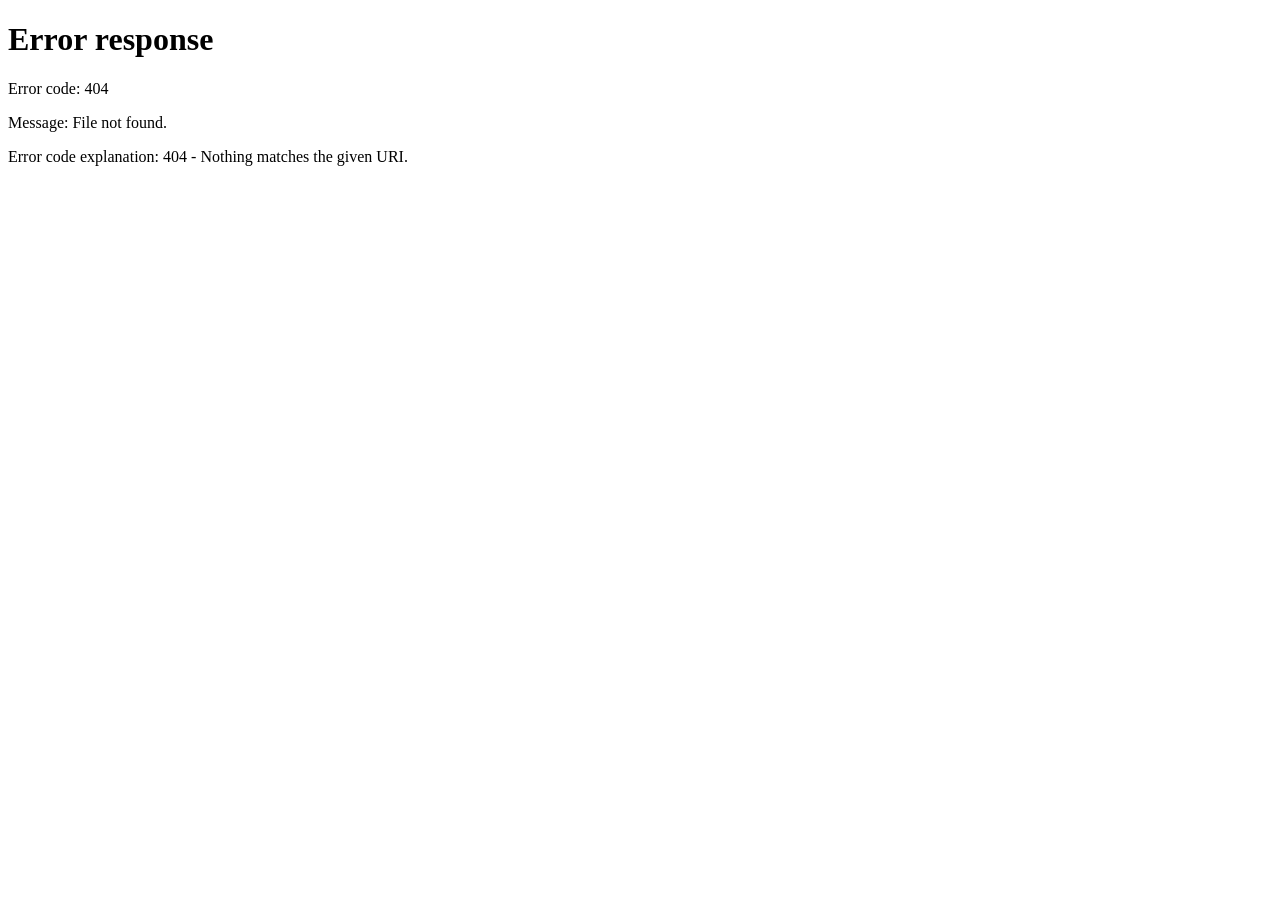
==== index.html @ 0955f71e "Fix homepage and asset paths" ====
<!DOCTYPE html>
<html lang="en" class="scroll-smooth">
<head>
  <meta charset="UTF-8" />
  <meta name="viewport" content="width=device-width, initial-scale=1.0" />
  <meta name="theme-color" content="#151515" />
  <title>TRITT — Infinite Possibilities | Luxury Menswear Archive</title>
  <link rel="stylesheet" href="styles.css" />
  <link rel="preconnect" href="https://fonts.googleapis.com" />
  <link rel="preconnect" href="https://fonts.gstatic.com" crossorigin />
  <link href="https://fonts.googleapis.com/css2?family=Cormorant+Garamond:wght@400;500;600&family=Inter:wght@400;500;600;700&display=swap" rel="stylesheet" />
  <link rel="icon" type="image/png" href="tritt-logo.png" />
  <link rel="shortcut icon" type="image/png" href="tritt-logo.png" />
  <link rel="apple-touch-icon" href="tritt-logo.png" />
  <meta http-equiv="refresh" content="0; url=shop.html" />
</head>
<body class="bg-alabaster text-obsidian selection:bg-crimson selection:text-white overflow-x-hidden">

  <!-- Top Editorial Showroom Dispatch Bar -->
  <div class="bg-obsidian text-alabaster font-label text-[10px] sm:text-[11px] tracking-[0.22em] uppercase py-2.5 px-4 text-center border-b border-charcoal">
    <span>TRITT PRIVATE SHOWROOM • 72-PIECE HERITAGE ARCHIVE • PRIVATE PRICE & BESPOKE INQUIRIES VIA EMAIL</span>
  </div>

  <!-- Minimalist Architectural Header -->
  <header class="sticky top-0 z-40 bg-alabaster/95 backdrop-blur-xs border-b hairline">
    <div class="max-w-[1440px] mx-auto px-4 sm:px-8 lg:px-12 h-20 flex items-center justify-between gap-4">
      
      <!-- Brand Logo -->
      <a href="#" class="flex items-center gap-3 group focus:outline-none" aria-label="TRITT Home">
        <img src="tritt-logo.png" alt="TRITT — Infinite Possibilities" class="h-14 sm:h-16 w-auto object-contain" />
      </a>

      <!-- Desktop Navigation -->
      <nav class="hidden lg:flex items-center gap-8 font-label text-[11px] font-semibold tracking-[0.18em] uppercase text-charcoal">
        <a href="#collection" onclick="setFilter('all')" class="hover:text-crimson transition-colors py-1">Complete Archive (72)</a>
        <a href="#lookbook" class="hover:text-crimson transition-colors py-1">Editorial Monograph</a>
        <a href="#craftsmanship" class="hover:text-crimson transition-colors py-1">Atelier Craft</a>
        <a href="#private-inquiry" class="hover:text-crimson transition-colors py-1">Direct Concierge</a>
        <button onclick="openSizingModal()" class="hover:text-crimson transition-colors py-1 uppercase tracking-[0.18em]">Sizing Chart</button>
      </nav>

      <!-- Header Utility Actions -->
      <div class="flex items-center gap-2.5 sm:gap-3.5">
        <!-- Search Toggle -->
        <button onclick="toggleSearchBar()" class="p-2.5 rounded-lg text-obsidian hover:bg-oatmeal border border-transparent hover:border-[#DED9CF] transition-colors" aria-label="Search Garments" title="Search archive">
          <svg class="w-4 h-4" fill="none" stroke="currentColor" stroke-width="1.8" viewBox="0 0 24 24">
            <circle cx="11" cy="11" r="7"></circle>
            <path d="M20 20l-3.5-3.5" stroke-linecap="round"></path>
          </svg>
        </button>

        <!-- Private Inquiry Dossier Trigger -->
        <button onclick="toggleInquiryDrawer(true)" class="flex items-center gap-2.5 bg-obsidian text-alabaster hover:bg-charcoal px-3.5 sm:px-4 py-2.5 rounded-lg font-label text-[11px] font-semibold tracking-[0.14em] uppercase transition-colors">
          <svg class="w-4 h-4" fill="none" stroke="currentColor" stroke-width="1.75" viewBox="0 0 24 24">
            <rect x="3" y="5" width="18" height="14" rx="2"></rect>
            <path d="M3 7l9 6 9-6" stroke-linecap="round" stroke-linejoin="round"></path>
          </svg>
          <span class="hidden sm:inline">Inquiry List</span>
          <span id="inquiry-badge" class="inline-flex items-center justify-center bg-crimson text-white text-[10px] font-bold w-5 h-5 rounded-full">0</span>
        </button>

        <!-- Mobile Menu Button -->
        <button onclick="toggleMobileMenu()" class="lg:hidden p-2.5 rounded-lg hover:bg-oatmeal text-obsidian" aria-label="Toggle Menu">
          <svg class="w-5 h-5" fill="none" stroke="currentColor" stroke-width="1.8" viewBox="0 0 24 24">
            <path stroke-linecap="round" d="M4 7h16M4 12h16M4 17h16"></path>
          </svg>
        </button>
      </div>
    </div>

    <!-- Expandable Search Bar -->
    <div id="header-search-bar" class="hidden border-t hairline bg-oatmeal/90 px-4 sm:px-8 lg:px-12 py-3.5">
      <div class="max-w-3xl mx-auto flex items-center gap-3">
        <svg class="w-4 h-4 text-muted shrink-0" fill="none" stroke="currentColor" stroke-width="1.8" viewBox="0 0 24 24">
          <circle cx="11" cy="11" r="7"></circle>
          <path d="M20 20l-3.5-3.5" stroke-linecap="round"></path>
        </svg>
        <input
          id="catalog-search-input"
          type="text"
          oninput="handleSearchInput(this.value)"
          placeholder="Search by reference code (e.g., TR-001, TR-045), silhouette, or fabric..."
          class="w-full bg-transparent font-classic-body text-sm text-obsidian placeholder:text-muted focus:outline-none"
        />
        <button onclick="clearSearch()" class="font-label text-[11px] uppercase tracking-wider text-muted hover:text-obsidian px-2 py-1">Clear</button>
      </div>
    </div>

    <!-- Mobile Navigation Drawer -->
    <div id="mobile-nav" class="hidden lg:hidden border-t hairline bg-alabaster px-6 py-5 space-y-3 font-label text-[11px] font-semibold tracking-[0.18em] uppercase">
      <a href="#collection" onclick="setFilter('all'); toggleMobileMenu()" class="block py-2 border-b hairline">Complete Archive (72)</a>
      <a href="#lookbook" onclick="toggleMobileMenu()" class="block py-2 border-b hairline">Editorial Monograph</a>
      <a href="#craftsmanship" onclick="toggleMobileMenu()" class="block py-2 border-b hairline">Atelier Craft</a>
      <a href="#private-inquiry" onclick="toggleMobileMenu()" class="block py-2 border-b hairline text-crimson">Direct Email Inquiry</a>
      <button onclick="openSizingModal(); toggleMobileMenu()" class="block py-2 uppercase tracking-[0.18em] text-left w-full">Tailoring Size Chart</button>
    </div>
  </header>

  <!-- Full-Height Architectural Hero Section -->
  <section class="border-b hairline">
    <div class="max-w-[1440px] mx-auto grid grid-cols-1 lg:grid-cols-12 min-h-[80vh]">
      
      <!-- Left Classic Editorial Column -->
      <div class="lg:col-span-5 flex flex-col justify-between p-6 sm:p-10 lg:p-14 xl:p-16 border-b lg:border-b-0 lg:border-r hairline bg-alabaster">
        <div class="space-y-6 my-auto">
          <div class="inline-flex items-center gap-2.5 px-3.5 py-1.5 rounded-full bg-oatmeal border hairline font-label text-[10px] font-semibold tracking-[0.22em] uppercase text-charcoal">
            <span class="w-1.5 h-1.5 rounded-full bg-crimson"></span>
            <span>Private Showroom & Lookbook</span>
          </div>

          <h1 class="font-editorial text-5xl sm:text-6xl xl:text-[66px] font-medium leading-[1.03] tracking-tight text-obsidian">
            Timeless Proportion.<br />
            <span class="italic font-normal text-charcoal">Infinite Possibilities.</span>
          </h1>

          <p class="font-classic-body text-sm sm:text-[15px] text-muted leading-relaxed max-w-md">
            An archival presentation of seventy-two signature menswear pieces—pairing structured contrast collars, fine-gauge cable knits, and mercerized cotton with the crimson TRITT crest. Select any garment to request private pricing and bespoke sizing directly from our atelier.
          </p>

          <div class="pt-2 flex flex-wrap items-center gap-3.5">
            <a href="#collection" class="inline-flex items-center justify-center px-7 py-4 rounded-xl bg-obsidian text-alabaster font-label text-[11px] font-semibold tracking-[0.18em] uppercase hover:bg-charcoal transition-colors">
              Browse 72-Piece Archive
            </a>
            <a href="#private-inquiry" class="inline-flex items-center justify-center px-6 py-4 rounded-xl bg-oatmeal text-obsidian border hairline font-label text-[11px] font-semibold tracking-[0.18em] uppercase hover:bg-sandstone transition-colors">
              Inquire via Email
            </a>
          </div>
        </div>

        <!-- Architectural Showroom Metrics -->
        <div class="pt-10 mt-10 border-t hairline grid grid-cols-3 gap-4">
          <div>
            <p class="font-editorial text-3xl sm:text-4xl font-semibold text-obsidian">72</p>
            <p class="font-label text-[10px] uppercase tracking-[0.16em] text-muted mt-0.5">Archival Looks</p>
          </div>
          <div>
            <p class="font-editorial text-3xl sm:text-4xl font-semibold text-obsidian">16-GG</p>
            <p class="font-label text-[10px] uppercase tracking-[0.16em] text-muted mt-0.5">Fine Gauge Knit</p>
          </div>
          <div>
            <p class="font-editorial text-3xl sm:text-4xl font-semibold text-obsidian">24h</p>
            <p class="font-label text-[10px] uppercase tracking-[0.16em] text-muted mt-0.5">Atelier Response</p>
          </div>
        </div>
      </div>

      <!-- Right Split Garment Showcase (Referencing local tritt(1) & tritt(2)) -->
      <div class="lg:col-span-7 grid grid-cols-1 sm:grid-cols-2 bg-oatmeal">
        
        <!-- Hero Look 01: tritt(1) -->
        <div class="relative group overflow-hidden border-b sm:border-b-0 sm:border-r hairline aspect-[3/4] sm:aspect-auto">
          <img
            src="tritt(1).jpg"
            data-index="1"
            alt="TRITT Archival Look 01 — tritt(1)"
            onerror="handleSmartImageFallback(this, 1, 'TR-001 • Riviera Cable-Knit')"
            class="w-full h-full object-cover object-top transition-transform duration-700 group-hover:scale-[1.03]"
          />
          <div class="absolute inset-x-4 bottom-4 bg-alabaster/95 backdrop-blur-xs border hairline rounded-xl p-4 flex items-center justify-between gap-3">
            <div>
              <span class="font-label text-[10px] font-bold tracking-[0.18em] uppercase text-crimson">Plate I • Ref. TR-001</span>
              <h2 class="font-editorial text-xl font-semibold text-obsidian leading-tight mt-0.5">Riviera Cable-Knit Button Polo</h2>
              <p class="font-classic-body italic text-xs text-muted mt-0.5">Price & sizing available upon request</p>
            </div>
            <button onclick="openProductModal(1)" class="px-3.5 py-2.5 rounded-lg bg-obsidian text-alabaster font-label text-[10px] font-semibold tracking-[0.15em] uppercase hover:bg-crimson transition-colors shrink-0">
              Inquire
            </button>
          </div>
        </div>

        <!-- Hero Look 02: tritt(2) -->
        <div class="relative group overflow-hidden aspect-[3/4] sm:aspect-auto">
          <img
            src="tritt(2).jpg"
            data-index="2"
            alt="TRITT Archival Look 02 — tritt(2)"
            onerror="handleSmartImageFallback(this, 2, 'TR-002 • Alabaster Knit Blouson')"
            class="w-full h-full object-cover object-top transition-transform duration-700 group-hover:scale-[1.03]"
          />
          <div class="absolute inset-x-4 bottom-4 bg-alabaster/95 backdrop-blur-xs border hairline rounded-xl p-4 flex items-center justify-between gap-3">
            <div>
              <span class="font-label text-[10px] font-bold tracking-[0.18em] uppercase text-crimson">Plate II • Ref. TR-002</span>
              <h2 class="font-editorial text-xl font-semibold text-obsidian leading-tight mt-0.5">Alabaster Full-Zip Knit Blouson</h2>
              <p class="font-classic-body italic text-xs text-muted mt-0.5">Price & sizing available upon request</p>
            </div>
            <button onclick="openProductModal(2)" class="px-3.5 py-2.5 rounded-lg bg-obsidian text-alabaster font-label text-[10px] font-semibold tracking-[0.15em] uppercase hover:bg-crimson transition-colors shrink-0">
              Inquire
            </button>
          </div>
        </div>

      </div>
    </div>
  </section>

  <!-- Main 72-Piece Interactive Showroom Catalog -->
  <section id="collection" class="py-16 sm:py-24 max-w-[1440px] mx-auto px-4 sm:px-8 lg:px-12">
    
    <!-- Section Heading & View Controls -->
    <div class="flex flex-col md:flex-row md:items-end justify-between gap-6 pb-8 border-b hairline">
      <div>
        <p class="font-label text-[11px] font-semibold tracking-[0.22em] uppercase text-crimson mb-2">Complete Showroom Catalog • Plates 01 – 72</p>
        <h2 class="font-editorial text-4xl sm:text-5xl font-medium text-obsidian tracking-tight">The TRITT Menswear Archive</h2>
      </div>

      <div class="flex flex-wrap items-center gap-3">
        <span id="visible-count-label" class="font-label text-[11px] text-muted tracking-wider uppercase mr-2">Showing 72 of 72 garments</span>
        <label for="sort-select" class="sr-only">Sort archive</label>
        <select id="sort-select" onchange="handleSortChange(this.value)" class="bg-oatmeal border hairline rounded-xl px-4 py-2.5 font-label text-[11px] font-semibold tracking-wider uppercase text-obsidian focus:outline-none focus:border-obsidian cursor-pointer">
          <option value="plate-asc">Order: Plate 01 → 72</option>
          <option value="plate-desc">Order: Plate 72 → 01</option>
          <option value="name-asc">Title: A – Z</option>
        </select>
      </div>
    </div>

    <!-- Category Filter Pills -->
    <div class="py-6 flex items-center gap-2.5 overflow-x-auto no-scrollbar border-b hairline" id="filter-bar">
      <button data-filter="all" onclick="setFilter('all')" class="filter-pill px-4 py-2.5 rounded-xl font-label text-[11px] font-semibold tracking-[0.14em] uppercase transition-colors shrink-0 bg-obsidian text-alabaster">
        All Plates (72)
      </button>
      <button data-filter="polos" onclick="setFilter('polos')" class="filter-pill px-4 py-2.5 rounded-xl font-label text-[11px] font-semibold tracking-[0.14em] uppercase transition-colors shrink-0 bg-oatmeal text-obsidian border hairline hover:bg-sandstone">
        Knit & Button Polos
      </button>
      <button data-filter="zip-polos" onclick="setFilter('zip-polos')" class="filter-pill px-4 py-2.5 rounded-xl font-label text-[11px] font-semibold tracking-[0.14em] uppercase transition-colors shrink-0 bg-oatmeal text-obsidian border hairline hover:bg-sandstone">
        Quarter-Zip Polos
      </button>
      <button data-filter="outerwear" onclick="setFilter('outerwear')" class="filter-pill px-4 py-2.5 rounded-xl font-label text-[11px] font-semibold tracking-[0.14em] uppercase transition-colors shrink-0 bg-oatmeal text-obsidian border hairline hover:bg-sandstone">
        Outerwear & Cardigans
      </button>
      <button data-filter="tees" onclick="setFilter('tees')" class="filter-pill px-4 py-2.5 rounded-xl font-label text-[11px] font-semibold tracking-[0.14em] uppercase transition-colors shrink-0 bg-oatmeal text-obsidian border hairline hover:bg-sandstone">
        Essential Crest Tees
      </button>
      <button data-filter="tailored" onclick="setFilter('tailored')" class="filter-pill px-4 py-2.5 rounded-xl font-label text-[11px] font-semibold tracking-[0.14em] uppercase transition-colors shrink-0 bg-oatmeal text-obsidian border hairline hover:bg-sandstone">
        Tailored Wear
      </button>
    </div>

    <!-- 72-Piece Garment Grid -->
    <div id="product-grid" class="pt-10 grid grid-cols-1 sm:grid-cols-2 lg:grid-cols-3 xl:grid-cols-4 gap-x-6 gap-y-11">
      <!-- Rendered dynamically from local tritt(1) through tritt(72) -->
    </div>

    <!-- Empty Search State -->
    <div id="empty-state" class="hidden py-20 text-center space-y-4">
      <p class="font-editorial text-3xl text-obsidian">No archival garments match your inquiry filter.</p>
      <p class="font-classic-body text-sm text-muted">Try searching by reference number (TR-001 through TR-072) or reset the archive view.</p>
      <button onclick="resetAllFilters()" class="px-6 py-3 rounded-xl bg-obsidian text-alabaster font-label text-[11px] font-semibold tracking-[0.16em] uppercase">
        Show All 72 Plates
      </button>
    </div>
  </section>

  <!-- Editorial Monograph Section (Showcasing Plates 04, 07, 08) -->
  <section id="lookbook" class="bg-oatmeal border-y hairline py-20 sm:py-28">
    <div class="max-w-[1440px] mx-auto px-4 sm:px-8 lg:px-12">
      <div class="max-w-2xl mb-14">
        <p class="font-label text-[11px] font-semibold tracking-[0.22em] uppercase text-crimson mb-2">Editorial Monograph • Season IV</p>
        <h2 class="font-editorial text-4xl sm:text-5xl font-medium text-obsidian leading-tight">Sartorial Poise in Every Stitch</h2>
        <p class="font-classic-body text-sm sm:text-base text-muted mt-3 leading-relaxed">
          Each TRITT garment is conceived as a study in restraint—balancing structured spread collars, tactile weaves, and subtle contrast trims for effortless distinction.
        </p>
      </div>

      <div class="grid grid-cols-1 lg:grid-cols-12 gap-8 items-start">
        
        <!-- Monograph Feature 01: tritt(4) -->
        <div class="lg:col-span-5 bg-alabaster border hairline rounded-2xl overflow-hidden">
          <div class="aspect-[3/4] overflow-hidden bg-sandstone">
            <img
              src="tritt(4).jpg"
              alt="TRITT Monograph Plate 04"
              onerror="handleSmartImageFallback(this, 4, 'TR-004 • Monochrome Form')"
              class="w-full h-full object-cover object-top"
            />
          </div>
          <div class="p-6 sm:p-8 space-y-3">
            <div class="flex items-center justify-between font-label text-[10px] font-bold tracking-[0.18em] uppercase">
              <span class="text-olive">Study I • Monochrome Contrast</span>
              <span class="text-muted">Ref. TR-004</span>
            </div>
            <h3 class="font-editorial text-2xl sm:text-3xl font-semibold text-obsidian">The Contrast-Collar Ribbed Zip</h3>
            <p class="font-classic-body text-xs sm:text-sm text-muted leading-relaxed">
              Fine vertical ribbed cotton knit framed by a contrasting spread collar and brushed silver quarter-zip placket—tailored to sit cleanly beneath an unstructured jacket or stand alone.
            </p>
            <div class="pt-2 flex items-center gap-5">
              <button onclick="openProductModal(4)" class="font-label text-[11px] font-semibold tracking-[0.16em] uppercase text-obsidian border-b border-obsidian pb-1 hover:text-crimson hover:border-crimson transition-colors">
                Request Price via Email →
              </button>
            </div>
          </div>
        </div>

        <!-- Monograph Feature 02 & 03: tritt(7) & tritt(8) -->
        <div class="lg:col-span-7 grid grid-cols-1 sm:grid-cols-2 gap-8">
          
          <div class="bg-alabaster border hairline rounded-2xl overflow-hidden">
            <div class="aspect-[3/4] overflow-hidden bg-sandstone">
              <img
                src="tritt (7).jpg"
                alt="TRITT Monograph Plate 07"
                onerror="handleSmartImageFallback(this, 7, 'TR-007 • Gallery Tailoring')"
                class="w-full h-full object-cover object-top"
              />
            </div>
            <div class="p-6 space-y-3">
              <div class="flex items-center justify-between font-label text-[10px] font-bold tracking-[0.18em] uppercase">
                <span class="text-olive">Study II • Gallery Drape</span>
                <span class="text-muted">Ref. TR-007</span>
              </div>
              <h3 class="font-editorial text-2xl font-semibold text-obsidian">Architectural Zip & Pleat</h3>
              <p class="font-classic-body text-xs sm:text-sm text-muted leading-relaxed">
                Crisp contrast-trimmed collar paired with fluid pleated tailoring—designed for private evening receptions and refined daytime appointments.
              </p>
              <div class="pt-1">
                <button onclick="openProductModal(7)" class="font-label text-[11px] font-semibold tracking-[0.16em] uppercase text-obsidian border-b border-obsidian pb-1 hover:text-crimson hover:border-crimson transition-colors">
                  Request Price via Email →
                </button>
              </div>
            </div>
          </div>

          <div class="bg-alabaster border hairline rounded-2xl overflow-hidden sm:mt-12">
            <div class="aspect-[3/4] overflow-hidden bg-sandstone">
              <img
                src="tritt(8).jpg"
                alt="TRITT Monograph Plate 08"
                onerror="handleSmartImageFallback(this, 8, 'TR-008 • Continental Stripe')"
                class="w-full h-full object-cover object-top"
              />
            </div>
            <div class="p-6 space-y-3">
              <div class="flex items-center justify-between font-label text-[10px] font-bold tracking-[0.18em] uppercase">
                <span class="text-navy">Study III • Continental Line</span>
                <span class="text-muted">Ref. TR-008</span>
              </div>
              <h3 class="font-editorial text-2xl font-semibold text-obsidian">Vertical Stripe Heritage Knit</h3>
              <p class="font-classic-body text-xs sm:text-sm text-muted leading-relaxed">
                Elongating vertical stripe knitwear inspired by mid-century European resort tailoring, finished with our signature crimson infinity crest.
              </p>
              <div class="pt-1">
                <button onclick="openProductModal(8)" class="font-label text-[11px] font-semibold tracking-[0.16em] uppercase text-obsidian border-b border-obsidian pb-1 hover:text-crimson hover:border-crimson transition-colors">
                  Request Price via Email →
                </button>
              </div>
            </div>
          </div>

        </div>
      </div>
    </div>
  </section>

  <!-- Craftsmanship & Brand Pillars -->
  <section id="craftsmanship" class="py-20 sm:py-28 max-w-[1440px] mx-auto px-4 sm:px-8 lg:px-12 border-b hairline">
    <div class="grid grid-cols-1 lg:grid-cols-12 gap-12 items-center">
      <div class="lg:col-span-4 space-y-5">
        <p class="font-label text-[11px] font-semibold tracking-[0.22em] uppercase text-crimson">Sartorial Standards</p>
        <h2 class="font-editorial text-4xl sm:text-5xl font-medium text-obsidian leading-tight">Built on Three Pillars of Permanence</h2>
        <p class="font-classic-body text-sm text-muted leading-relaxed">
          Every TRITT garment is produced in measured batches and inspected for collar roll, seam tension, and embroidery density before presentation in our private showroom.
        </p>
      </div>

      <div class="lg:col-span-8 grid grid-cols-1 md:grid-cols-3 gap-6">
        <div class="p-7 rounded-2xl bg-oatmeal border hairline space-y-4">
          <div class="w-10 h-10 rounded-xl bg-alabaster border hairline flex items-center justify-center font-editorial text-xl font-bold text-obsidian">I</div>
          <h3 class="font-editorial text-2xl font-semibold text-obsidian">Fine-Gauge Knitwear</h3>
          <p class="font-classic-body text-xs sm:text-sm text-muted leading-relaxed">
            Spun from long-staple combed cotton and extra-fine merino yarns for breathable structure that resists pilling and holds a sculpted torso line.
          </p>
        </div>

        <div class="p-7 rounded-2xl bg-oatmeal border hairline space-y-4">
          <div class="w-10 h-10 rounded-xl bg-alabaster border hairline flex items-center justify-center font-editorial text-xl font-bold text-obsidian">II</div>
          <h3 class="font-editorial text-2xl font-semibold text-obsidian">Architectural Collars</h3>
          <p class="font-classic-body text-xs sm:text-sm text-muted leading-relaxed">
            Reinforced Milano-knit spread collars and brushed metal quarter-zip plackets engineered to frame the neckline with quiet authority.
          </p>
        </div>

        <div class="p-7 rounded-2xl bg-oatmeal border hairline space-y-4">
          <div class="w-10 h-10 rounded-xl bg-alabaster border hairline flex items-center justify-center font-editorial text-xl font-bold text-crimson">∞</div>
          <h3 class="font-editorial text-2xl font-semibold text-obsidian">The Infinity Crest</h3>
          <p class="font-classic-body text-xs sm:text-sm text-muted leading-relaxed">
            High-density satin stitch embroidery in signature TRITT crimson and obsidian—symbolizing continuity and infinite sartorial possibilities.
          </p>
        </div>
      </div>
    </div>
  </section>

  <!-- Dedicated Private Client Email Price Inquiry Section -->
  <section id="private-inquiry" class="py-20 sm:py-28 max-w-[1440px] mx-auto px-4 sm:px-8 lg:px-12">
    <div class="bg-oatmeal border hairline rounded-2xl p-6 sm:p-10 lg:p-14 grid grid-cols-1 lg:grid-cols-12 gap-10 lg:gap-14 items-start">
      
      <!-- Left Showroom Contact Info -->
      <div class="lg:col-span-5 space-y-6">
        <p class="font-label text-[11px] font-semibold tracking-[0.22em] uppercase text-crimson">Private Client Concierge</p>
        <h2 class="font-editorial text-4xl sm:text-5xl font-medium text-obsidian leading-tight">Request Pricing & Private Appointments</h2>
        <p class="font-classic-body text-sm text-muted leading-relaxed">
          TRITT operates as a curated showroom and bespoke menswear house. To receive current pricing, fabric swatches, or size availability for any of our 72 archival pieces, submit an inquiry below or write directly to our client desk.
        </p>

        <div class="pt-4 border-t hairline space-y-4 font-classic-body text-sm">
          <div>
            <p class="font-label text-[10px] font-bold uppercase tracking-[0.18em] text-muted">Direct Concierge Email</p>
            <a href="mailto:inquiries@trittwear.com?subject=TRITT%20Menswear%20Price%20%26%20Availability%20Inquiry" class="text-obsidian font-medium hover:text-crimson transition-colors">
              inquiries@trittwear.com
            </a>
          </div>
          <div>
            <p class="font-label text-[10px] font-bold uppercase tracking-[0.18em] text-muted">Showroom Hours</p>
            <p class="text-obsidian">Monday – Saturday • 9:00 AM – 7:00 PM (EAT)</p>
          </div>
          <div>
            <p class="font-label text-[10px] font-bold uppercase tracking-[0.18em] text-muted">Selected Garments in Your Dossier</p>
            <p id="form-selected-summary" class="text-charcoal italic">None selected yet — add plates from the archive above or specify below.</p>
          </div>
        </div>
      </div>

      <!-- Right Email Inquiry Composer Form -->
      <div class="lg:col-span-7 bg-alabaster border hairline rounded-2xl p-6 sm:p-8">
        <form onsubmit="handleDirectEmailInquiry(event)" class="space-y-5">
          <div class="grid grid-cols-1 sm:grid-cols-2 gap-5">
            <div>
              <label for="client-name" class="block font-label text-[10px] font-bold uppercase tracking-[0.18em] text-obsidian mb-2">Full Name *</label>
              <input id="client-name" type="text" required placeholder="e.g., Jonathan Mukasa" class="w-full bg-oatmeal/60 border hairline rounded-xl px-4 py-3 font-classic-body text-sm text-obsidian focus:outline-none focus:border-obsidian" />
            </div>
            <div>
              <label for="client-email" class="block font-label text-[10px] font-bold uppercase tracking-[0.18em] text-obsidian mb-2">Your Email Address *</label>
              <input id="client-email" type="email" required placeholder="client@domain.com" class="w-full bg-oatmeal/60 border hairline rounded-xl px-4 py-3 font-classic-body text-sm text-obsidian focus:outline-none focus:border-obsidian" />
            </div>
          </div>

          <div class="grid grid-cols-1 sm:grid-cols-2 gap-5">
            <div>
              <label for="client-refs" class="block font-label text-[10px] font-bold uppercase tracking-[0.18em] text-obsidian mb-2">Garment Reference Code(s)</label>
              <input id="client-refs" type="text" placeholder="e.g., TR-001, TR-014, TR-032" class="w-full bg-oatmeal/60 border hairline rounded-xl px-4 py-3 font-classic-body text-sm text-obsidian focus:outline-none focus:border-obsidian" />
            </div>
            <div>
              <label for="client-size" class="block font-label text-[10px] font-bold uppercase tracking-[0.18em] text-obsidian mb-2">Preferred Size</label>
              <select id="client-size" class="w-full bg-oatmeal/60 border hairline rounded-xl px-4 py-3 font-classic-body text-sm text-obsidian focus:outline-none focus:border-obsidian">
                <option value="Medium (M)">Medium (M)</option>
                <option value="Small (S)">Small (S)</option>
                <option value="Large (L)">Large (L)</option>
                <option value="Extra Large (XL)">Extra Large (XL)</option>
                <option value="XXL">XXL</option>
                <option value="Bespoke Measurement">Bespoke Measurement</option>
              </select>
            </div>
          </div>

          <div>
            <label for="client-message" class="block font-label text-[10px] font-bold uppercase tracking-[0.18em] text-obsidian mb-2">Inquiry Notes & Delivery City</label>
            <textarea id="client-message" rows="4" placeholder="Please share current pricing, available colorways, and delivery timeline for the selected pieces..." class="w-full bg-oatmeal/60 border hairline rounded-xl px-4 py-3 font-classic-body text-sm text-obsidian focus:outline-none focus:border-obsidian"></textarea>
          </div>

          <div class="flex flex-wrap items-center justify-between gap-4 pt-2">
            <button type="submit" class="px-7 py-4 rounded-xl bg-obsidian text-alabaster font-label text-[11px] font-semibold tracking-[0.18em] uppercase hover:bg-crimson transition-colors">
              Compose Price Inquiry Email
            </button>
            <button type="button" onclick="copyFullInquiryText()" class="px-5 py-3.5 rounded-xl bg-oatmeal border hairline text-obsidian font-label text-[11px] font-semibold tracking-[0.14em] uppercase hover:bg-sandstone transition-colors">
              Copy Inquiry Text
            </button>
          </div>
        </form>
      </div>

    </div>
  </section>

  <!-- Sophisticated Editorial Footer -->
  <footer class="bg-obsidian text-alabaster pt-16 pb-12">
    <div class="max-w-[1440px] mx-auto px-4 sm:px-8 lg:px-12">
      <div class="grid grid-cols-1 md:grid-cols-2 lg:grid-cols-12 gap-12 pb-14 border-b border-charcoal">
        
        <!-- Brand Manifesto -->
        <div class="lg:col-span-5 space-y-5">
          <img src="tritt-logo.png" alt="TRITT — Infinite Possibilities" class="h-16 w-auto object-contain" />
          <p class="font-classic-body text-sm text-neutral-400 leading-relaxed max-w-sm">
            Heritage luxury menswear rooted in architectural knitwear, quiet confidence, and timeless proportion. Designed for gentlemen who command presence without noise.
          </p>
          <p class="font-label text-[11px] text-neutral-500 tracking-wider uppercase">
            Private Showroom • inquiries@trittwear.com
          </p>
        </div>

        <!-- Navigation Links -->
        <div class="lg:col-span-3 space-y-3 font-label text-[11px] tracking-[0.16em] uppercase">
          <p class="font-bold text-white mb-4">Archive Index</p>
          <ul class="space-y-2.5 text-neutral-400">
            <li><a href="#collection" onclick="setFilter('all')" class="hover:text-white transition-colors">All 72 Archival Plates</a></li>
            <li><a href="#collection" onclick="setFilter('polos')" class="hover:text-white transition-colors">Knit & Button Polos</a></li>
            <li><a href="#collection" onclick="setFilter('zip-polos')" class="hover:text-white transition-colors">Quarter-Zip Polos</a></li>
            <li><a href="#collection" onclick="setFilter('outerwear')" class="hover:text-white transition-colors">Outerwear & Cardigans</a></li>
            <li><a href="#collection" onclick="setFilter('tees')" class="hover:text-white transition-colors">Essential Crest Tees</a></li>
          </ul>
        </div>

        <!-- Private Lookbook Dispatch -->
        <div class="lg:col-span-4 space-y-4">
          <p class="font-label text-[11px] font-bold tracking-[0.16em] uppercase text-white">Seasonal Lookbook Dispatch</p>
          <p class="font-classic-body text-xs text-neutral-400 leading-relaxed">
            Receive digital lookbooks and private viewing invitations when new knitwear plates arrive in the showroom.
          </p>
          <form onsubmit="handleNewsletterSubmit(event)" class="flex gap-2">
            <input
              id="newsletter-email"
              type="email"
              required
              placeholder="Enter your email address"
              class="w-full bg-charcoal border border-neutral-700 rounded-xl px-4 py-3 font-classic-body text-xs text-white placeholder:text-neutral-500 focus:outline-none focus:border-crimson"
            />
            <button type="submit" class="px-5 py-3 rounded-xl bg-crimson text-white font-label text-[11px] font-semibold tracking-[0.15em] uppercase hover:bg-red-700 transition-colors shrink-0">
              Join
            </button>
          </form>
          <p id="newsletter-feedback" class="hidden font-classic-body text-xs text-emerald-400"></p>
        </div>
      </div>

      <div class="pt-8 flex flex-col sm:flex-row items-center justify-between gap-4 font-label text-[11px] text-neutral-500 tracking-wider uppercase">
        <p>© 2026 TRITT Menswear. All Rights Reserved.</p>
        <div class="flex items-center gap-6">
          <button onclick="openSizingModal()" class="hover:text-neutral-300 uppercase">Tailoring Size Chart</button>
          <span>•</span>
          <a href="#private-inquiry" class="hover:text-neutral-300">Price Inquiries</a>
        </div>
      </div>
    </div>
  </footer>

  <!-- ===================================================================== -->
  <!-- GARMENT DETAIL & EMAIL INQUIRY MODAL                                  -->
  <!-- ===================================================================== -->
  <div id="product-modal" class="fixed inset-0 z-50 hidden items-center justify-center bg-obsidian/70 backdrop-blur-xs p-4 sm:p-6">
    <div class="bg-alabaster border hairline rounded-2xl max-w-4xl w-full max-h-[92vh] overflow-y-auto grid grid-cols-1 md:grid-cols-12 relative shadow-2xl">
      
      <!-- Close Button -->
      <button onclick="closeProductModal()" class="absolute top-4 right-4 z-10 w-10 h-10 rounded-full bg-alabaster/90 border hairline flex items-center justify-center text-obsidian hover:bg-obsidian hover:text-alabaster transition-colors" aria-label="Close modal">
        <svg class="w-4 h-4" fill="none" stroke="currentColor" stroke-width="2" viewBox="0 0 24 24">
          <path stroke-linecap="round" d="M6 18L18 6M6 6l12 12"></path>
        </svg>
      </button>

      <!-- Left Garment Image -->
      <div class="md:col-span-6 bg-oatmeal aspect-[3/4] md:aspect-auto relative">
        <img id="modal-img" src="" alt="" class="w-full h-full object-cover object-top" />
        <span id="modal-plate-tag" class="absolute top-4 left-4 px-3 py-1 rounded-full bg-obsidian text-alabaster font-label text-[10px] font-bold tracking-[0.18em] uppercase">
          Plate 01
        </span>
      </div>

      <!-- Right Garment Details & Inquiry Action -->
      <div class="md:col-span-6 p-6 sm:p-8 lg:p-10 flex flex-col justify-between space-y-6">
        <div class="space-y-4">
          <div class="flex items-center gap-2 font-label text-[10px] font-semibold tracking-[0.18em] uppercase text-muted">
            <span id="modal-category">Knit Polos</span>
            <span>•</span>
            <span id="modal-sku">TR-001</span>
          </div>

          <h3 id="modal-title" class="font-editorial text-3xl sm:text-4xl font-semibold text-obsidian leading-tight">
            Garment Title
          </h3>

          <p class="font-classic-body italic text-sm text-crimson">
            Private Showroom Piece — Pricing & availability shared via email
          </p>

          <p id="modal-desc" class="font-classic-body text-xs sm:text-sm text-muted leading-relaxed">
            Detailed garment description.
          </p>

          <!-- Fabric & Fit Specs -->
          <div class="pt-3 border-t hairline space-y-2 font-classic-body text-xs">
            <div class="flex justify-between">
              <span class="font-label text-[10px] text-muted uppercase tracking-wider">Composition</span>
              <span id="modal-fabric" class="font-medium text-obsidian text-right">100% Combed Mercerized Cotton</span>
            </div>
            <div class="flex justify-between">
              <span class="font-label text-[10px] text-muted uppercase tracking-wider">Silhouette</span>
              <span id="modal-fit" class="font-medium text-obsidian text-right">Tailored Gentleman Fit</span>
            </div>
            <div class="flex justify-between">
              <span class="font-label text-[10px] text-muted uppercase tracking-wider">Archive File</span>
              <span id="modal-filename" class="font-medium text-obsidian text-right">tritt(1)</span>
            </div>
          </div>

          <!-- Size Preference Selector -->
          <div class="pt-3">
            <div class="flex items-center justify-between mb-2.5">
              <span class="font-label text-[10px] font-semibold uppercase tracking-[0.16em] text-obsidian">Preferred Size for Inquiry</span>
              <button onclick="openSizingModal()" class="font-label text-[10px] underline text-muted hover:text-crimson uppercase tracking-wider">Size Chart</button>
            </div>
            <div class="grid grid-cols-5 gap-2" id="modal-size-grid">
              <button type="button" onclick="selectModalSize('S')" class="size-btn py-2.5 rounded-xl border hairline font-label text-xs font-semibold transition-colors">S</button>
              <button type="button" onclick="selectModalSize('M')" class="size-btn py-2.5 rounded-xl border hairline font-label text-xs font-semibold transition-colors bg-obsidian text-alabaster">M</button>
              <button type="button" onclick="selectModalSize('L')" class="size-btn py-2.5 rounded-xl border hairline font-label text-xs font-semibold transition-colors">L</button>
              <button type="button" onclick="selectModalSize('XL')" class="size-btn py-2.5 rounded-xl border hairline font-label text-xs font-semibold transition-colors">XL</button>
              <button type="button" onclick="selectModalSize('XXL')" class="size-btn py-2.5 rounded-xl border hairline font-label text-xs font-semibold transition-colors">XXL</button>
            </div>
          </div>
        </div>

        <div class="pt-4 border-t hairline space-y-2.5">
          <a id="modal-direct-mailto" href="#" class="block w-full text-center py-4 rounded-xl bg-obsidian text-alabaster font-label text-[11px] font-semibold tracking-[0.18em] uppercase hover:bg-crimson transition-colors">
            Inquire Price via Email Now
          </a>
          <button onclick="addModalItemToInquiryList()" class="w-full py-3.5 rounded-xl bg-oatmeal border hairline text-obsidian font-label text-[11px] font-semibold tracking-[0.16em] uppercase hover:bg-sandstone transition-colors">
            + Add to Multi-Piece Inquiry List
          </button>
        </div>
      </div>
    </div>
  </div>

  <!-- ===================================================================== -->
  <!-- BESPOKE SIZING GUIDE MODAL                                            -->
  <!-- ===================================================================== -->
  <div id="sizing-modal" class="fixed inset-0 z-50 hidden items-center justify-center bg-obsidian/70 backdrop-blur-xs p-4">
    <div class="bg-alabaster border hairline rounded-2xl max-w-2xl w-full p-6 sm:p-8 relative space-y-6">
      <div class="flex items-center justify-between border-b hairline pb-4">
        <div>
          <p class="font-label text-[10px] font-bold tracking-[0.2em] uppercase text-crimson">Tailoring Specifications</p>
          <h3 class="font-editorial text-3xl font-semibold text-obsidian">TRITT Menswear Size Chart</h3>
        </div>
        <button onclick="closeSizingModal()" class="w-9 h-9 rounded-full bg-oatmeal border hairline flex items-center justify-center text-obsidian hover:bg-obsidian hover:text-white">✕</button>
      </div>

      <p class="font-classic-body text-xs sm:text-sm text-muted leading-relaxed">
        TRITT knit polos and tees are cut with a sculpted, architectural drape across the shoulders and chest. For a more relaxed resort silhouette, indicate one size larger in your email inquiry.
      </p>

      <div class="overflow-x-auto border hairline rounded-xl">
        <table class="w-full text-left font-classic-body text-xs">
          <thead class="bg-oatmeal border-b hairline font-label text-[10px] uppercase tracking-wider text-obsidian">
            <tr>
              <th class="py-3 px-4">Size</th>
              <th class="py-3 px-4">Chest (cm)</th>
              <th class="py-3 px-4">Shoulder (cm)</th>
              <th class="py-3 px-4">Length (cm)</th>
              <th class="py-3 px-4">Waist (in)</th>
            </tr>
          </thead>
          <tbody class="divide-y divide-[#DED9CF]">
            <tr><td class="py-3 px-4 font-bold">S</td><td class="py-3 px-4">96 – 100</td><td class="py-3 px-4">43.5</td><td class="py-3 px-4">68</td><td class="py-3 px-4">29 – 30"</td></tr>
            <tr><td class="py-3 px-4 font-bold">M</td><td class="py-3 px-4">101 – 105</td><td class="py-3 px-4">45.0</td><td class="py-3 px-4">70</td><td class="py-3 px-4">31 – 32"</td></tr>
            <tr><td class="py-3 px-4 font-bold">L</td><td class="py-3 px-4">106 – 110</td><td class="py-3 px-4">46.5</td><td class="py-3 px-4">72</td><td class="py-3 px-4">33 – 34"</td></tr>
            <tr><td class="py-3 px-4 font-bold">XL</td><td class="py-3 px-4">111 – 116</td><td class="py-3 px-4">48.0</td><td class="py-3 px-4">74</td><td class="py-3 px-4">35 – 36"</td></tr>
            <tr><td class="py-3 px-4 font-bold">XXL</td><td class="py-3 px-4">117 – 122</td><td class="py-3 px-4">49.5</td><td class="py-3 px-4">76</td><td class="py-3 px-4">37 – 38"</td></tr>
          </tbody>
        </table>
      </div>
    </div>
  </div>

  <!-- ===================================================================== -->
  <!-- SLIDE-OVER MULTI-PIECE INQUIRY DOSSIER DRAWER                         -->
  <!-- ===================================================================== -->
  <div id="inquiry-drawer-backdrop" onclick="toggleInquiryDrawer(false)" class="fixed inset-0 z-50 hidden bg-obsidian/60 backdrop-blur-xs transition-opacity"></div>
  <aside id="inquiry-drawer" class="fixed top-0 right-0 z-50 h-full w-full max-w-md bg-alabaster border-l hairline transform translate-x-full transition-transform duration-300 flex flex-col">
    
    <!-- Drawer Header -->
    <div class="p-6 border-b hairline flex items-center justify-between">
      <div>
        <h3 class="font-editorial text-2xl sm:text-3xl font-semibold text-obsidian">Price Inquiry Dossier</h3>
        <p id="drawer-subtitle" class="font-classic-body text-xs text-muted mt-0.5">0 garments selected for pricing</p>
      </div>
      <button onclick="toggleInquiryDrawer(false)" class="w-9 h-9 rounded-full bg-oatmeal border hairline flex items-center justify-center text-obsidian hover:bg-obsidian hover:text-white" aria-label="Close dossier">✕</button>
    </div>

    <!-- Drawer Items List -->
    <div id="inquiry-items-container" class="flex-1 overflow-y-auto p-6 space-y-5">
      <!-- Populated dynamically -->
    </div>

    <!-- Drawer Footer / Send Email Action -->
    <div class="p-6 border-t hairline bg-oatmeal/80 space-y-3">
      <p class="font-classic-body text-xs text-muted leading-relaxed">
        Send your selected plates directly to <span class="text-obsidian font-medium">inquiries@trittwear.com</span> to receive pricing and availability.
      </p>

      <a id="drawer-mailto-btn" href="mailto:inquiries@trittwear.com" class="block w-full text-center py-4 rounded-xl bg-obsidian text-alabaster font-label text-[11px] font-semibold tracking-[0.18em] uppercase hover:bg-crimson transition-colors">
        Send Email Price Inquiry
      </a>

      <button id="drawer-copy-btn" onclick="copyDossierToClipboard()" class="w-full py-3 rounded-xl bg-alabaster border hairline text-obsidian font-label text-[11px] font-semibold tracking-[0.14em] uppercase hover:bg-sandstone transition-colors">
        Copy Selected References
      </button>
    </div>
  </aside>

  <!-- Toast Notification -->
  <div id="toast-notification" class="fixed bottom-6 left-1/2 -translate-x-1/2 z-50 hidden bg-obsidian text-alabaster px-5 py-3 rounded-xl shadow-lg border border-charcoal font-label text-[11px] font-semibold tracking-wider uppercase flex items-center gap-3">
    <span class="w-2 h-2 rounded-full bg-crimson"></span>
    <span id="toast-message">Added to your TRITT Inquiry List</span>
  </div>

  <!-- ===================================================================== -->
  <!-- JAVASCRIPT APPLICATION LOGIC & 72-PIECE LOCAL ARCHIVE                 -->
  <!-- ===================================================================== -->
  <script>
    const ATELIER_EMAIL = 'inquiries@trittwear.com';
    let currentFilter = 'all';
    let currentSort = 'plate-asc';
    let searchQuery = '';
    let activeModalProductId = null;
    let activeModalSize = 'M';

    // Multi-piece Inquiry List State
    let inquiryList = [];

    /**
     * Featured metadata for the initial plates, followed by structured
     * curated architectural menswear definitions for all 72 local files:
     * tritt(1) through tritt(72)
     */
    const FEATURED_METADATA = {
      1: {
        title: 'Riviera Cable-Knit Button Polo',
        category: 'polos',
        fabric: '100% Combed Egyptian Cotton Cable Knit',
        fit: 'Tailored Resort Silhouette',
        description: 'Vertical cable-knit paneling with mother-of-pearl buttons, open resort collar, and embroidered TRITT crimson infinity crest.'
      },
      2: {
        title: 'Alabaster Full-Zip Knit Blouson',
        category: 'outerwear',
        fabric: 'Fine-Gauge Merino & Cotton Blend',
        fit: 'Structured Architectural Fit',
        description: 'Transitional knit outerwear featuring a clean spread collar, metallic zip closure, welt pockets, and ribbed hem.'
      },
      3: {
        title: 'Noir Contrast-Collar Zip Knit Polo',
        category: 'zip-polos',
        fabric: '16-Gauge Ribbed Mercerized Cotton',
        fit: 'Sculpted Athletic Tailoring',
        description: 'Textured vertical chevron-rib black knit polo sharply framed by an optic-white spread collar, white cuffs, and silver quarter-zip.'
      },
      4: {
        title: 'Obsidian Signature Crest Crew Tee',
        category: 'tees',
        fabric: '250gsm Long-Staple Combed Cotton',
        fit: 'Modern Tailored Crew',
        description: 'Cut from ultra-smooth mercerized cotton with a structured crew neckline and high-density red-and-silver TRITT infinity crest.'
      },
      5: {
        title: 'Optic White Infinity Crew Tee',
        category: 'tees',
        fabric: '250gsm Mercerized Supima Cotton',
        fit: 'Clean Tailored Silhouette',
        description: 'Crisp sunlit white tee engineered for zero-transparency drape, finished with our crimson and obsidian infinity emblem.'
      },
      6: {
        title: 'Cypress Olive Chevron Zip Polo',
        category: 'zip-polos',
        fabric: '16-Gauge Breathable Cotton Knit',
        fit: 'Tailored Gentleman Fit',
        description: 'Olive-sage open-work chevron knit polo featuring tonal polo collar, silver quarter-zip closure, and crisp white tipping.'
      },
      7: {
        title: 'Monochrome Contrast Zip Polo',
        category: 'zip-polos',
        fabric: 'Micro-Ribbed Mercerized Cotton',
        fit: 'Architectural Drape Fit',
        description: 'Gallery-ready white micro-rib knit polo contrasted with a pitch-black spread collar, black zipper track, and matching cuffs.'
      },
      8: {
        title: 'Sage & Ivory Continental Stripe Polo',
        category: 'polos',
        fabric: 'Waffle-Textured Pima Cotton',
        fit: 'Trim Sartorial Fit',
        description: 'Color-blocked olive knit paired with crisp vertical ivory racing stripes and a three-button placket.'
      },
      9: {
        title: 'Oatmeal Houndstooth Quarter-Zip Polo',
        category: 'zip-polos',
        fabric: 'Jacquard Micro-Check Cotton',
        fit: 'Sculpted Trim Fit',
        description: 'Subtle micro-check jacquard weave in warm sandstone oatmeal paired with a stark white collar and zip placket.'
      },
      10: {
        title: 'Center-Crest Ribbed White Tee',
        category: 'tees',
        fabric: '260gsm Micro-Rib Combed Cotton',
        fit: 'Athletic Tailored Fit',
        description: 'Statement minimalist tee cut in fine horizontal micro-rib jersey, centered with the TRITT Infinite Possibilities emblem.'
      }
    };

    const STYLE_TEMPLATES = [
      { prefix: 'Milano Fine-Gauge Knit Polo', category: 'polos', fabric: '16-Gauge Mercerized Cotton', fit: 'Tailored Gentleman Fit' },
      { prefix: 'Architectural Quarter-Zip Knit Polo', category: 'zip-polos', fabric: 'Ribbed Combed Cotton', fit: 'Sculpted Trim Fit' },
      { prefix: 'Heritage Cable-Front Resort Shirt', category: 'polos', fabric: '100% Egyptian Cotton Knit', fit: 'Relaxed Resort Silhouette' },
      { prefix: 'Sartorial Collared Knit Cardigan', category: 'outerwear', fabric: 'Extra-Fine Merino & Cotton', fit: 'Structured Layering Fit' },
      { prefix: 'Mercerized Infinity Crest Tee', category: 'tees', fabric: '250gsm Supima Cotton', fit: 'Modern Tailored Crew' },
      { prefix: 'Pleated Atelier Dress Trouser & Knit', category: 'tailored', fabric: 'Virgin Wool & Cotton Twill', fit: 'Tailored Straight Leg' }
    ];

    /**
     * Build complete 72-item array mapped directly to local folder files:
     * tritt(1) through tritt(72)
     */
    const PRODUCTS = Array.from({ length: 72 }, (_, idx) => {
      const num = idx + 1;
      const sku = 'TR-' + String(num).padStart(3, '0');
      const localBaseName = `tritt(${num})`;

      if (FEATURED_METADATA[num]) {
        const meta = FEATURED_METADATA[num];
        return {
          id: num,
          plate: String(num).padStart(2, '0'),
          sku,
          localBaseName,
          image: `${localBaseName}.jpg`,
          title: meta.title,
          category: meta.category,
          fabric: meta.fabric,
          fit: meta.fit,
          description: meta.description
        };
      }

      const tpl = STYLE_TEMPLATES[(num - 1) % STYLE_TEMPLATES.length];
      return {
        id: num,
        plate: String(num).padStart(2, '0'),
        sku,
        localBaseName,
        image: `${localBaseName}.jpg`,
        title: `${tpl.prefix} — Edition ${String(num).padStart(2, '0')}`,
        category: tpl.category,
        fabric: tpl.fabric,
        fit: tpl.fit,
        description: `Archival TRITT menswear plate ${num}, crafted in ${tpl.fabric.toLowerCase()} with our signature crimson infinity crest and tailored proportions.`
      };
    });

    /**
     * Smart Local File Extension Resolver:
     * Starts with tritt(X).jpg; if your folder uses .png, .jpeg, or .webp,
     * this automatically tries those extensions before rendering a clean SVG plate fallback.
     */
    function handleSmartImageFallback(imgEl, num, label) {
      const step = Number(imgEl.getAttribute('data-fallback-step') || '0');
      const extensions = ['.png', '.jpeg', '.webp', '.JPG', '.PNG'];

      if (step < extensions.length) {
        imgEl.setAttribute('data-fallback-step', String(step + 1));
        imgEl.src = `tritt(${num})${extensions[step]}`;
        return;
      }

      // Final clean editorial plate SVG if image file is missing in folder
      imgEl.onerror = null;
      const safeLabel = (label || `TR-${String(num).padStart(3, '0')}`).replace(/&/g, '&amp;');
      const svg = `
        <svg xmlns="http://www.w3.org/2000/svg" width="600" height="800" viewBox="0 0 600 800">
          <rect width="600" height="800" fill="#EFECE6"/>
          <rect x="24" y="24" width="552" height="752" fill="none" stroke="#D5CFC3" stroke-width="1.5"/>
          <path d="M210 245 L255 210 L345 210 L390 245 L435 310 L395 340 L370 300 L370 520 L230 520 L230 300 L205 340 L165 310 Z" fill="#FAF8F5" stroke="#141414" stroke-width="2"/>
          <path d="M265 210 L300 250 L335 210" fill="none" stroke="#141414" stroke-width="2"/>
          <circle cx="332" cy="290" r="6" fill="#D91E2A"/>
          <text x="300" y="595" text-anchor="middle" font-family="sans-serif" font-weight="700" font-size="13" letter-spacing="4" fill="#D91E2A">TRITT ARCHIVE</text>
          <text x="300" y="628" text-anchor="middle" font-family="Georgia, serif" font-size="18" fill="#141414">${safeLabel}</text>
          <text x="300" y="655" text-anchor="middle" font-family="sans-serif" font-size="11" letter-spacing="2" fill="#6E6A63">FILE: tritt(${num})</text>
        </svg>
      `;
      imgEl.src = 'data:image/svg+xml;charset=UTF-8,' + encodeURIComponent(svg);
    }

    /**
     * Build a pre-filled mailto: link for a single piece
     */
    function buildSingleItemMailto(product, size = 'M') {
      const subject = encodeURIComponent(`TRITT Price & Availability Inquiry — ${product.sku} (${product.title})`);
      const body = encodeURIComponent(
        `Hello TRITT Private Client Team,\n\n` +
        `I would like to inquire about pricing, color availability, and delivery for the following garment from your showcase:\n\n` +
        `• Reference Code: ${product.sku} (Archive File: ${product.localBaseName})\n` +
        `• Garment: ${product.title}\n` +
        `• Composition: ${product.fabric}\n` +
        `• Preferred Size: ${size}\n\n` +
        `Please share the current price and ordering details.\n\nWarm regards,`
      );
      return `mailto:${ATELIER_EMAIL}?subject=${subject}&body=${body}`;
    }

    /**
     * Render the 72-Piece Showroom Grid
     */
    function renderCatalog() {
      const grid = document.getElementById('product-grid');
      const emptyState = document.getElementById('empty-state');
      const countLabel = document.getElementById('visible-count-label');

      let filtered = PRODUCTS.filter((item) => {
        const matchesCategory = currentFilter === 'all' ? true : item.category === currentFilter;
        const q = searchQuery.trim().toLowerCase();
        const matchesSearch =
          !q ||
          item.title.toLowerCase().includes(q) ||
          item.sku.toLowerCase().includes(q) ||
          item.localBaseName.toLowerCase().includes(q) ||
          item.fabric.toLowerCase().includes(q) ||
          item.category.toLowerCase().includes(q);

        return matchesCategory && matchesSearch;
      });

      if (currentSort === 'plate-desc') {
        filtered.sort((a, b) => b.id - a.id);
      } else if (currentSort === 'name-asc') {
        filtered.sort((a, b) => a.title.localeCompare(b.title));
      } else {
        filtered.sort((a, b) => a.id - b.id);
      }

      countLabel.textContent = `Showing ${filtered.length} of ${PRODUCTS.length} garments`;

      if (filtered.length === 0) {
        grid.innerHTML = '';
        emptyState.classList.remove('hidden');
        return;
      }

      emptyState.classList.add('hidden');

      grid.innerHTML = filtered
        .map((product) => {
          const isSelected = inquiryList.some((entry) => entry.id === product.id);
          const mailtoHref = buildSingleItemMailto(product, 'M');

          return `
            <article class="group flex flex-col">
              <!-- Garment Plate Frame -->
              <div class="relative aspect-[3/4] rounded-2xl overflow-hidden bg-oatmeal border hairline mb-4">
                <img
                  src="${product.image}"
                  alt="${product.title} (${product.localBaseName})"
                  loading="lazy"
                  onerror="handleSmartImageFallback(this, ${product.id}, '${product.sku} • ${product.title.replace(/'/g, "\\'")}')"
                  onclick="openProductModal(${product.id})"
                  class="w-full h-full object-cover object-top cursor-pointer transition-transform duration-700 group-hover:scale-[1.04]"
                />
                
                <!-- Plate Number Pill -->
                <span class="absolute top-3.5 left-3.5 px-2.5 py-1 rounded-md bg-obsidian/90 text-alabaster font-label text-[10px] font-semibold tracking-[0.16em] uppercase">
                  Plate ${product.plate}
                </span>

                <!-- Hover / Tap Showroom Actions -->
                <div class="absolute inset-x-3 bottom-3 flex items-center gap-2 opacity-100 sm:opacity-0 sm:translate-y-2 group-hover:opacity-100 group-hover:translate-y-0 transition-all duration-300">
                  <button
                    onclick="openProductModal(${product.id})"
                    class="flex-1 py-2.5 px-3 rounded-xl bg-alabaster/95 backdrop-blur-xs text-obsidian border hairline font-label text-[10px] font-semibold tracking-[0.14em] uppercase hover:bg-obsidian hover:text-alabaster transition-colors"
                  >
                    Inspect Plate
                  </button>
                  <button
                    onclick="toggleItemInInquiryList(${product.id})"
                    class="py-2.5 px-3.5 rounded-xl ${isSelected ? 'bg-crimson text-white' : 'bg-obsidian text-alabaster hover:bg-crimson'} font-label text-[10px] font-semibold tracking-[0.14em] uppercase transition-colors"
                    title="Add to multi-piece inquiry list"
                  >
                    ${isSelected ? '✓ Listed' : '+ Inquire'}
                  </button>
                </div>
              </div>

              <!-- Classic Editorial Metadata -->
              <div class="space-y-1">
                <h3 onclick="openProductModal(${product.id})" class="font-editorial text-xl font-semibold text-obsidian leading-snug cursor-pointer group-hover:text-crimson transition-colors">
                  ${product.title}
                </h3>
                <p class="font-classic-body text-xs text-muted">${product.fabric}</p>
              </div>

              <div class="mt-3 pt-2.5 border-t hairline flex items-center justify-between gap-2">
                <a href="${mailtoHref}" class="font-label text-[10px] font-semibold uppercase tracking-[0.15em] text-obsidian hover:text-crimson transition-colors">
                  Request Price →
                </a>
                <span class="font-label text-[10px] uppercase tracking-[0.16em] text-muted">${product.sku}</span>
              </div>
            </article>
          `;
        })
        .join('');
    }

    /**
     * Filter, Sort & Search Controls
     */
    function setFilter(filterKey) {
      currentFilter = filterKey;
      document.querySelectorAll('.filter-pill').forEach((btn) => {
        const isMatch = btn.getAttribute('data-filter') === filterKey;
        if (isMatch) {
          btn.className =
            'filter-pill px-4 py-2.5 rounded-xl font-label text-[11px] font-semibold tracking-[0.14em] uppercase transition-colors shrink-0 bg-obsidian text-alabaster';
        } else {
          btn.className =
            'filter-pill px-4 py-2.5 rounded-xl font-label text-[11px] font-semibold tracking-[0.14em] uppercase transition-colors shrink-0 bg-oatmeal text-obsidian border hairline hover:bg-sandstone';
        }
      });
      renderCatalog();
    }

    function handleSortChange(val) {
      currentSort = val;
      renderCatalog();
    }

    function handleSearchInput(val) {
      searchQuery = val;
      renderCatalog();
    }

    function clearSearch() {
      searchQuery = '';
      const input = document.getElementById('catalog-search-input');
      if (input) input.value = '';
      renderCatalog();
    }

    function resetAllFilters() {
      clearSearch();
      setFilter('all');
    }

    function toggleSearchBar() {
      const bar = document.getElementById('header-search-bar');
      bar.classList.toggle('hidden');
      if (!bar.classList.contains('hidden')) {
        document.getElementById('catalog-search-input').focus();
      }
    }

    function toggleMobileMenu() {
      document.getElementById('mobile-nav').classList.toggle('hidden');
    }

    /**
     * Garment Detail & Email Inquiry Modal
     */
    function openProductModal(productId) {
      const product = PRODUCTS.find((p) => p.id === productId);
      if (!product) return;

      activeModalProductId = productId;
      activeModalSize = 'M';

      const modalImg = document.getElementById('modal-img');
      modalImg.removeAttribute('data-fallback-step');
      modalImg.onerror = function () {
        handleSmartImageFallback(this, product.id, `${product.sku} • ${product.title}`);
      };
      modalImg.src = product.image;
      modalImg.alt = product.title;

      document.getElementById('modal-plate-tag').textContent = `Plate ${product.plate}`;
      document.getElementById('modal-category').textContent = product.category.replace('-', ' ').toUpperCase();
      document.getElementById('modal-sku').textContent = product.sku;
      document.getElementById('modal-title').textContent = product.title;
      document.getElementById('modal-desc').textContent = product.description;
      document.getElementById('modal-fabric').textContent = product.fabric;
      document.getElementById('modal-fit').textContent = product.fit;
      document.getElementById('modal-filename').textContent = product.localBaseName;

      selectModalSize('M');

      const modal = document.getElementById('product-modal');
      modal.classList.remove('hidden');
      modal.classssList.add('flex');
      document.body.style.overflow = 'hidden';
    }

    function closeProductModal() {
      const modal = document.getElementById('product-modal');
      modal.classList.add('hidden');
      modal.classList.remove('flex');
      document.body.style.overflow = '';
      activeModalProductId = null;
    }

    function selectModalSize(size) {
      activeModalSize = size;
      document.querySelectorAll('.size-btn').forEach((btn) => {
        if (btn.textContent.trim() === size) {
          btn.className =
            'size-btn py-2.5 rounded-xl border border-obsidian font-label text-xs font-semibold transition-colors bg-obsidian text-alabaster';
        } else {
          btn.className =
            'size-btn py-2.5 rounded-xl border hairline font-label text-xs font-semibold transition-colors bg-alabaster text-obsidian hover:bg-oatmeal';
        }
      });

      if (activeModalProductId) {
        const product = PRODUCTS.find((p) => p.id === activeModalProductId);
        if (product) {
          document.getElementById('modal-direct-mailto').href = buildSingleItemMailto(product, size);
        }
      }
    }

    function addModalItemToInquiryList() {
      if (!activeModalProductId) return;
      addToInquiryList(activeModalProductId, activeModalSize);
      closeProductModal();
      toggleInquiryDrawer(true);
    }

    /**
     * Multi-Piece Inquiry Dossier Management
     */
    function toggleItemInInquiryList(productId) {
      const existingIdx = inquiryList.findIndex((item) => item.id === productId);
      if (existingIdx > -1) {
        inquiryList.splice(existingIdx, 1);
        showToast('Removed from Inquiry Dossier');
      } else {
        addToInquiryList(productId, 'M');
                      showToast('Added to Price Inquiry Dossier');
      }
      renderCatalog();
      renderInquiryDossier();
    }

    function addToInquiryList(productId, size) {
      const product = PRODUCTS.find((p) => p.id === productId);
      if (!product) return;

      const existing = inquiryList.find((item) => item.id === productId && item.size === size);
      if (!existing) {
        inquiryList.push({
          id: product.id,
          sku: product.sku,
          localBaseName: product.localBaseName,
          title: product.title,
          image: product.image,
          size: size
        });
      }
      renderCatalog();
      renderInquiryDossier();
    }

    function removeInquiryItem(index) {
      inquiryList.splice(index, 1);
      renderCatalog();
      renderInquiryDossier();
    }

    function buildDossierMailto() {
      if (inquiryList.length === 0) {
        return `mailto:${ATELIER_EMAIL}?subject=${encodeURIComponent('TRITT Menswear — Private Price & Availability Inquiry')}`;
      }

      const codes = inquiryList.map((i) => i.sku).join(', ');
      const lines = inquiryList
        .map((i, idx) => `${idx + 1}. ${i.sku} (${i.localBaseName}) — ${i.title} | Preferred Size: ${i.size}`)
        .join('\n');

      const subject = encodeURIComponent(`TRITT Price Inquiry (${inquiryList.length} Pieces: ${codes})`);
      const body = encodeURIComponent(
        `Hello TRITT Private Client Concierge,\n\n` +
        `Please provide current pricing, size availability, and delivery details for the following selected garments:\n\n` +
        `${lines}\n\n` +
        `Thank you,\n`
      );
      return `mailto:${ATELIER_EMAIL}?subject=${subject}&body=${body}`;
    }

    function renderInquiryDossier() {
      const container = document.getElementById('inquiry-items-container');
      const badge = document.getElementById('inquiry-badge');
      const subtitle = document.getElementById('drawer-subtitle');
      const mailtoBtn = document.getElementById('drawer-mailto-btn');
      const formSummary = document.getElementById('form-selected-summary');
      const clientRefsInput = document.getElementById('client-refs');

      badge.textContent = inquiryList.length;
      subtitle.textContent = `${inquiryList.length} ${inquiryList.length === 1 ? 'plate' : 'plates'} selected for pricing`;
      mailtoBtn.href = buildDossierMailto();

      // Sync with bottom Private Inquiry Form
      if (inquiryList.length > 0) {
        const refSummary = inquiryList.map((i) => `${i.sku} (${i.size})`).join(', ');
        formSummary.textContent = refSummary;
        formSummary.className = 'text-obsidian font-medium';
        if (clientRefsInput) {
          clientRefsInput.value = inquiryList.map((i) => i.sku).join(', ');
        }
      } else {
        formSummary.textContent = 'None selected yet — add plates from the archive above or specify below.';
        formSummary.className = 'text-charcoal italic';
      }

      if (inquiryList.length === 0) {
        container.innerHTML = `

          <div class="h-full flex flex-col items-center justify-center text-center py-12 space-y-3">
            <p class="font-editorial text-2xl text-obsidian">Your inquiry dossier is empty.</p>
            <p class="font-classic-body text-xs text-muted max-w-xs leading-relaxed">
              Select "+ Inquire" on any of the 72 archival plates to request combined pricing and bespoke availability via email.
            </p>
          </div>
        `;
        return;
      }

      container.innerHTML = inquiryList
        .map(
          (item, idx) => `
          <div class="flex gap-4 pb-5 border-b hairline">
            <img
              src="${item.image}"
              alt="${item.title}"
              onerror="handleSmartImageFallback(this, ${item.id}, '${item.sku}')"
              class="w-20 h-24 rounded-xl object-cover object-top bg-oatmeal border hairline shrink-0"
            />
            <div class="flex-1 flex flex-col justify-between">
              <div>
                <div class="flex justify-between gap-2">
                  <span class="font-label text-[10px] font-bold tracking-[0.16em] uppercase text-crimson">${item.sku} • ${item.localBaseName}</span>
                  <button onclick="removeInquiryItem(${idx})" class="text-xs text-muted hover:text-crimson" aria-label="Remove item">✕</button>
                </div>
                <h4 class="font-editorial text-lg font-semibold text-obsidian leading-tight mt-0.5">${item.title}</h4>
              </div>
              <p class="font-label text-[10px] uppercase tracking-wider text-muted mt-2">Preferred Size: ${item.size}</p>
            </div>
          </div>
        `
        .join('');
---- styles.css ----
:root{--ink:#151515;--paper:#f4f1ea;--cream:#fbfaf7;--line:#ddd7cb;--red:#d4202f;--muted:#777268}*{box-sizing:border-box}html{scroll-behavior:smooth}body{margin:0;background:var(--paper);color:var(--ink);font-family:Inter,Arial,sans-serif}body.no-scroll{overflow:hidden}button,input,select,textarea{font:inherit}button,a{cursor:pointer}.topbar{position:fixed;top:0;left:0;right:0;z-index:60;height:30px;background:var(--ink);color:white;text-align:center;padding:.55rem 1rem;font-size:.68rem;letter-spacing:.16em;text-transform:uppercase}.header{position:fixed;top:30px;left:0;right:0;width:100%;z-index:55;background:rgba(251,250,247,.96);border-bottom:1px solid var(--line);backdrop-filter:blur(12px)}.nav{max-width:1440px;height:82px;margin:auto;padding:0 3%;display:flex;align-items:center;justify-content:space-between}.brand img{height:64px;width:auto}.navlinks{display:flex;gap:26px}.navlinks a,.iconbtn,.filter,.sort,.primary,.secondary{border:0;background:none;color:inherit}.navlinks a{text-decoration:none;text-transform:uppercase;font-size:.72rem;font-weight:700;letter-spacing:.12em}.navlinks a:hover{color:var(--red)}.actions{display:flex;align-items:center;gap:8px}.iconbtn{width:42px;height:42px;border:1px solid var(--line);border-radius:50%;display:grid;place-items:center}.iconbtn:hover{background:var(--ink);color:white}.bag{position:relative}.badge{position:absolute;right:-3px;top:-5px;width:20px;height:20px;border-radius:50%;background:var(--red);color:white;font-size:.65rem;display:grid;place-items:center}.searchbar{display:none;border-top:1px solid var(--line);padding:12px 3%;background:var(--cream)}.searchbar.open{display:block}.searchwrap{max-width:850px;margin:auto;display:flex;align-items:center;gap:12px}.searchwrap input{width:100%;border:0;outline:0;background:transparent;padding:12px}.searchwrap button{border:0;background:transparent;text-transform:uppercase;font-size:.7rem}.mobilemenu{display:none}.hero{max-width:1440px;margin:auto;min-height:590px;display:grid;grid-template-columns:42% 58%;background:var(--cream);border-bottom:1px solid var(--line)}.hero-copy{padding:80px 9%;display:flex;flex-direction:column;justify-content:center}.eyebrow{color:var(--red);text-transform:uppercase;font-size:.68rem;font-weight:800;letter-spacing:.18em}.hero h1{font-family:Georgia,serif;font-size:clamp(3.5rem,6vw,6.7rem);line-height:.88;margin:24px 0}.hero h1 em{display:block;color:var(--muted);font-weight:400}.hero p{max-width:540px;color:var(--muted);line-height:1.8}.herobtns{display:flex;gap:10px;margin-top:25px}.primary,.secondary{padding:15px 22px;text-decoration:none;text-transform:uppercase;font-size:.68rem;font-weight:800;letter-spacing:.14em;border-radius:2px}.primary{background:var(--ink);color:white}.secondary{border:1px solid var(--line);background:var(--cream);color:var(--ink)}.primary:hover,.secondary:hover{background:var(--red);color:white}.hero-images{display:grid;grid-template-columns:1fr 1fr}.hero-card{position:relative;overflow:hidden;min-height:590px}.hero-card:first-child{border-right:1px solid var(--line)}.hero-card img{width:100%;height:100%;object-fit:cover;object-position:top}.hero-caption{position:absolute;left:18px;right:18px;bottom:18px;background:rgba(251,250,247,.94);padding:16px}.hero-caption button{float:right;margin-top:-42px;border:0;background:var(--ink);color:white;padding:12px;text-transform:uppercase;font-size:.65rem}.archive{max-width:1440px;margin:auto;padding:70px 3%}.sectionhead{display:flex;justify-content:space-between;align-items:end;border-bottom:1px solid var(--line);padding-bottom:25px}.sectionhead h2{font-family:Georgia,serif;font-size:clamp(2.5rem,5vw,4.5rem);margin:8px 0 0}.archive-tools{display:flex;gap:10px;align-items:center}.sort{border:1px solid var(--line);border-radius:2px;padding:12px;background:var(--cream)}.filters{display:flex;gap:8px;padding:18px 0;overflow-x:auto}.filter{flex:none;border:1px solid var(--line);background:var(--cream);padding:11px 15px;text-transform:uppercase;font-size:.68rem;font-weight:800;letter-spacing:.1em}.filter.active,.filter:hover{background:var(--ink);color:white}.grid{display:grid;grid-template-columns:repeat(4,1fr);gap:34px 18px}.card{min-width:0}.card-image{position:relative;aspect-ratio:3/4;overflow:hidden;background:#ded9cf}.card-image img{width:100%;height:100%;object-fit:cover;object-position:top;transition:.5s}.card:hover img{transform:scale(1.025)}.plate{position:absolute;top:12px;left:12px;background:var(--ink);color:white;padding:8px 10px;font-size:.62rem;letter-spacing:.12em}.card-actions{position:absolute;left:10px;right:10px;bottom:10px;display:flex;gap:6px}.card-actions button{flex:1;border:0;padding:12px 8px;text-transform:uppercase;font-size:.62rem;font-weight:800;letter-spacing:.08em}.inspect{background:var(--cream)}.inquire{background:var(--ink);color:white}.inquire.selected{background:var(--red)}.card h3{font-family:Georgia,serif;font-size:1.25rem;margin:14px 0 6px}.card p{color:var(--muted);font-size:.78rem;margin:0}.cardfoot{display:flex;justify-content:space-between;border-top:1px solid var(--line);margin-top:12px;padding-top:10px}.cardfoot button,.cardfoot span{border:0;background:none;text-transform:uppercase;font-size:.62rem;font-weight:800;letter-spacing:.1em}.empty{display:none;text-align:center;padding:80px}.empty.show{display:block}.story{background:#e7e2d7;padding:90px 3%;border-block:1px solid var(--line)}.storyinner{max-width:1440px;margin:auto;display:grid;grid-template-columns:1fr 2fr;gap:60px}.story h2{font-family:Georgia,serif;font-size:4rem;margin:10px 0}.pillars{display:grid;grid-template-columns:repeat(3,1fr);gap:16px}.pillar{background:var(--cream);border:1px solid var(--line);padding:28px}.pillar h3{font-family:Georgia,serif}.pillar p{color:var(--muted);line-height:1.7;font-size:.85rem}.inquiry-section{max-width:1440px;margin:auto;padding:90px 3%;display:grid;grid-template-columns:.85fr 1.15fr;gap:50px}.inquiry-section h2{font-family:Georgia,serif;font-size:4rem;margin:12px 0}.inquiryform{background:var(--cream);border:1px solid var(--line);padding:30px}.row{display:grid;grid-template-columns:1fr 1fr;gap:14px}.field{margin-bottom:14px}.field label{display:block;text-transform:uppercase;font-size:.62rem;font-weight:800;letter-spacing:.12em;margin-bottom:7px}.field input,.field select,.field textarea{width:100%;border:1px solid var(--line);background:#f7f5ef;padding:13px;outline:0}.field input:focus,.field select:focus,.field textarea:focus{border-color:var(--ink)}.formbuttons{display:flex;gap:8px}.footer{background:var(--ink);color:white;padding:70px 3% 30px}.footerinner{max-width:1440px;margin:auto}.footergrid{display:grid;grid-template-columns:2fr 1fr 1fr;gap:40px;border-bottom:1px solid #3a3a3a;padding-bottom:45px}.footer img{height:80px}.footer a{color:#bbb;text-decoration:none}.footer p{color:#aaa}.modalback,.drawerback{position:fixed;inset:0;z:80;background:rgba(15,15,15,.72);display:none}.modalback.open,.drawerback.open{display:block}.modal{position:fixed;z:90;left:50%;top:50%;transform:translate(-50%,-50%);width:min(900px,94vw);max-height:92vh;overflow:auto;display:none;grid-template-columns:1fr 1fr;background:var(--cream)}.modal.open{display:grid}.modalimg{height:620px;background:#ddd}.modalimg img{width:100%;height:100%;object-fit:cover}.modalcopy{padding:40px}.modalcopy h2{font-family:Georgia,serif;font-size:2.7rem}.sizes{display:flex;gap:6px}.sizes button{width:52px;height:42px;border:1px solid var(--line);background:var(--cream)}.sizes button.active{background:var(--ink);color:white}.modalactions{display:grid;gap:8px;margin-top:25px}.close{position:absolute;right:15px;top:15px;z:2;width:38px;height:38px;border:0;border-radius:50%;background:white}.drawer{position:fixed;z:90;right:0;top:0;width:min(420px,100%);height:100%;background:var(--cream);transform:translateX(100%);transition:.3s;display:flex;flex-direction:column}.drawer.open{transform:none}.drawerhead,.drawerfoot{padding:20px;border-bottom:1px solid var(--line)}.drawerfoot{border-bottom:0;border-top:1px solid var(--line);margin-top:auto}.draweritems{padding:20px;overflow:auto}.draweritem{display:flex;gap:12px;border-bottom:1px solid var(--line);padding-bottom:15px;margin-bottom:15px}.draweritem img{width:76px;height:96px;object-fit:cover}.draweritem button{border:0;background:none}.toast{position:fixed;z:100;left:50%;bottom:24px;transform:translate(-50%,20px);background:var(--ink);color:white;padding:13px 18px;opacity:0;pointer-events:none;transition:.25s;text-transform:uppercase;font-size:.65rem}.toast.show{opacity:1;transform:translate(-50%,0)}/* Fixed navigation and in-nav search */.topbar{position:fixed;top:0;left:0;right:0;z-index:60;height:30px}.header{position:fixed;top:30px;left:0;right:0;width:100%;z-index:55}body{padding-top:112px}.navsearch{width:min(300px,24vw);height:42px;border:1px solid var(--line);border-radius:24px;display:flex;align-items:center;gap:8px;padding:0 13px;background:var(--cream)}.navsearch svg,.iconbtn svg{width:18px;height:18px;fill:none;stroke:currentColor;stroke-width:1.8;stroke-linecap:round;stroke-linejoin:round}.navsearch input{width:100%;min-width:0;border:0;outline:0;background:transparent;color:var(--ink)}.navsearch input::placeholder{color:#777268}.mobile-search{display:none}.navlinks.open{z-index:70}@media(max-width:1050px){.navlinks{display:none}.navlinks.open{display:flex;position:fixed;left:0;right:0;top:112px;background:var(--cream);border-bottom:1px solid var(--line);padding:20px 4%;flex-direction:column;align-items:flex-start;gap:0}.navlinks.open a{width:100%;padding:14px 0;border-bottom:1px solid var(--line)}.navsearch{width:min(260px,38vw)}}@media(max-width:700px){body{padding-top:102px}.topbar{height:26px;padding:7px 8px;font-size:.52rem;white-space:nowrap;overflow:hidden;text-overflow:ellipsis}.header{top:26px}.nav{height:76px;padding:0 12px}.brand img{height:52px}.navsearch{display:none}.mobile-search{display:grid}.actions{gap:6px}.iconbtn{width:38px;height:38px}.navlinks.open{top:102px;max-height:calc(100vh - 102px);overflow-y:auto;padding:10px 18px}.searchbar{position:fixed;left:0;right:0;top:102px;border-bottom:1px solid var(--line);padding:10px 12px}.searchwrap{width:100%}.searchwrap input{font-size:16px}.hero{width:100%;min-height:0}.hero-copy{padding:42px 20px}.hero h1{font-size:3.15rem}.hero-images{min-height:360px}.hero-card{min-height:360px}.archive{width:100%;padding:42px 12px}.sectionhead{display:block}.sectionhead h2{font-size:2.55rem}.archive-tools{justify-content:space-between;margin-top:16px}.grid{grid-template-columns:repeat(2,minmax(0,1fr));width:100%;gap:22px 8px}.card-image{width:100%}.story{padding:60px 12px}.storyinner{gap:30px}.inquiry-section{width:100%;padding:60px 12px}.inquiryform{padding:18px 12px}.footer{padding:50px 12px 24px}.footergrid{gap:24px}.modal{width:calc(100vw - 16px);max-height:calc(100vh - 16px)}.modalimg{height:min(46vh,380px)}.modalcopy{padding:20px}.modalcopy h2{font-size:2.1rem}.drawer{width:min(390px,100vw)}}
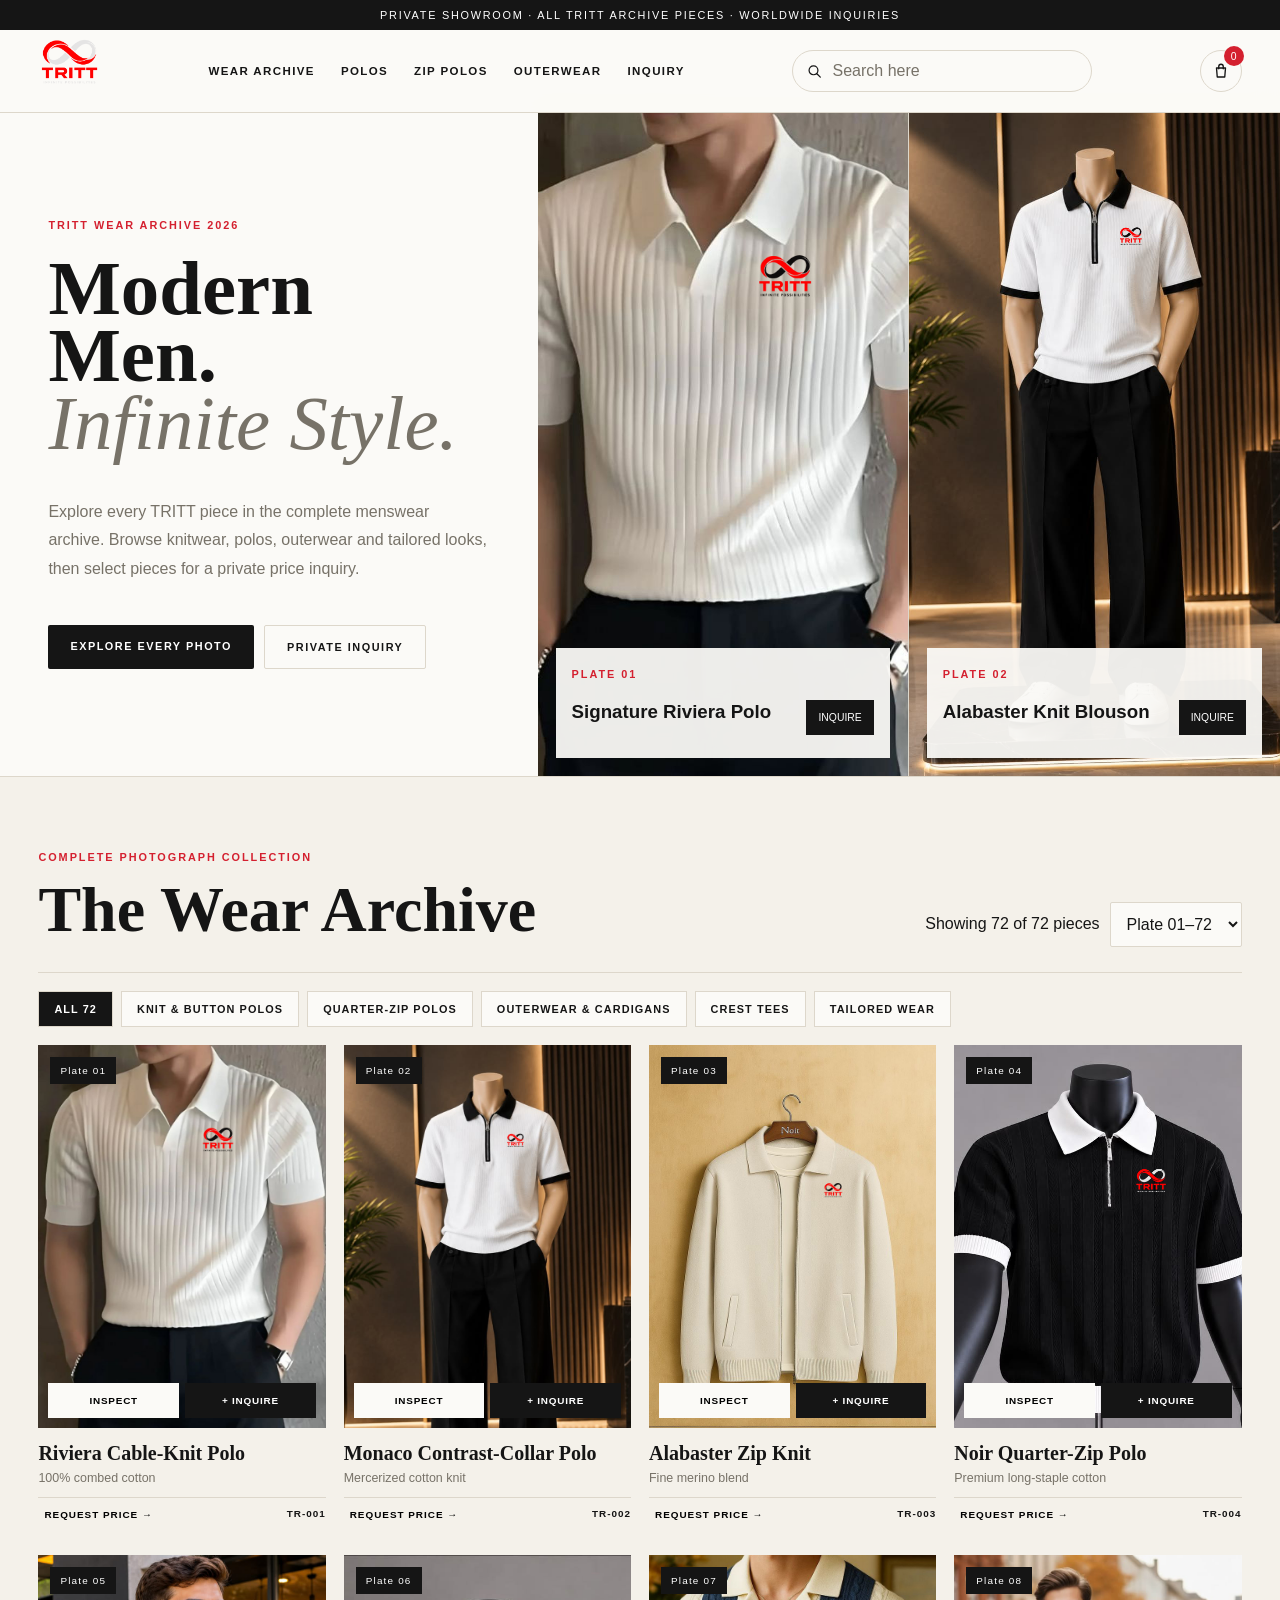
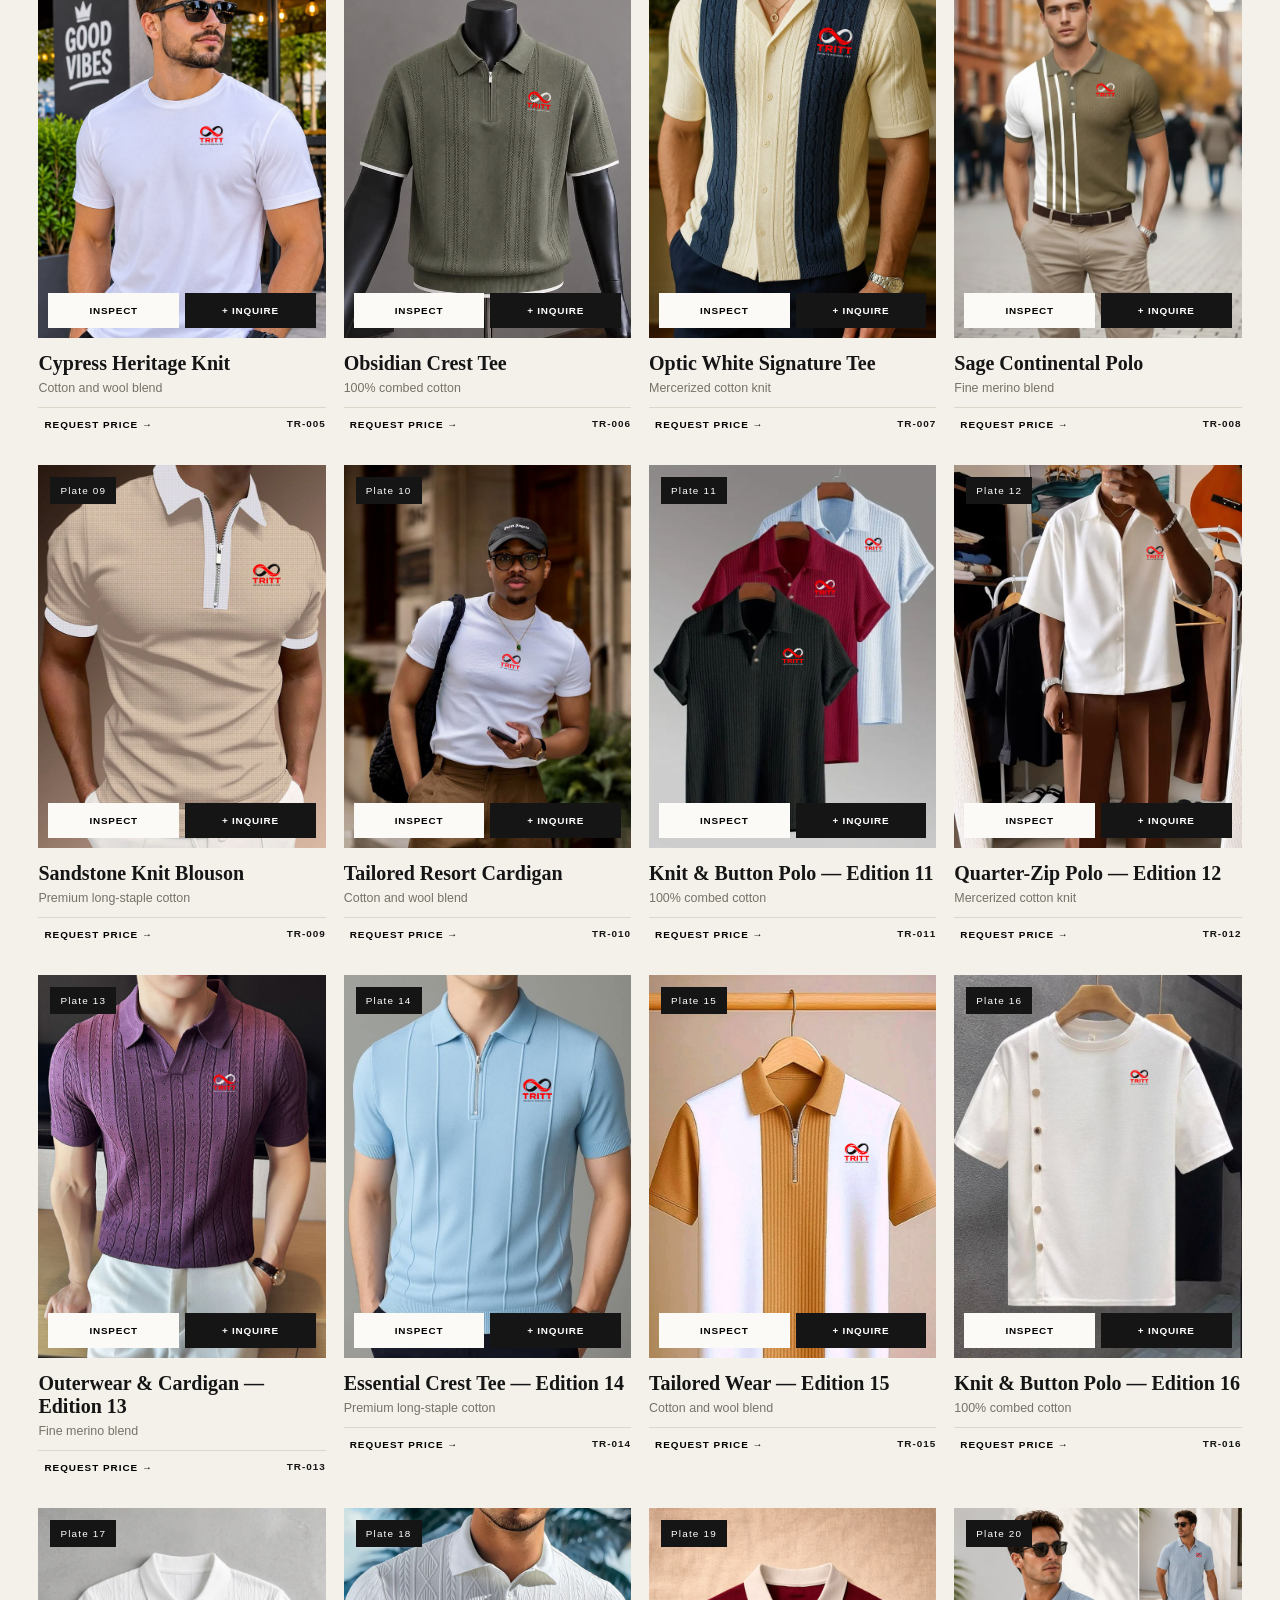
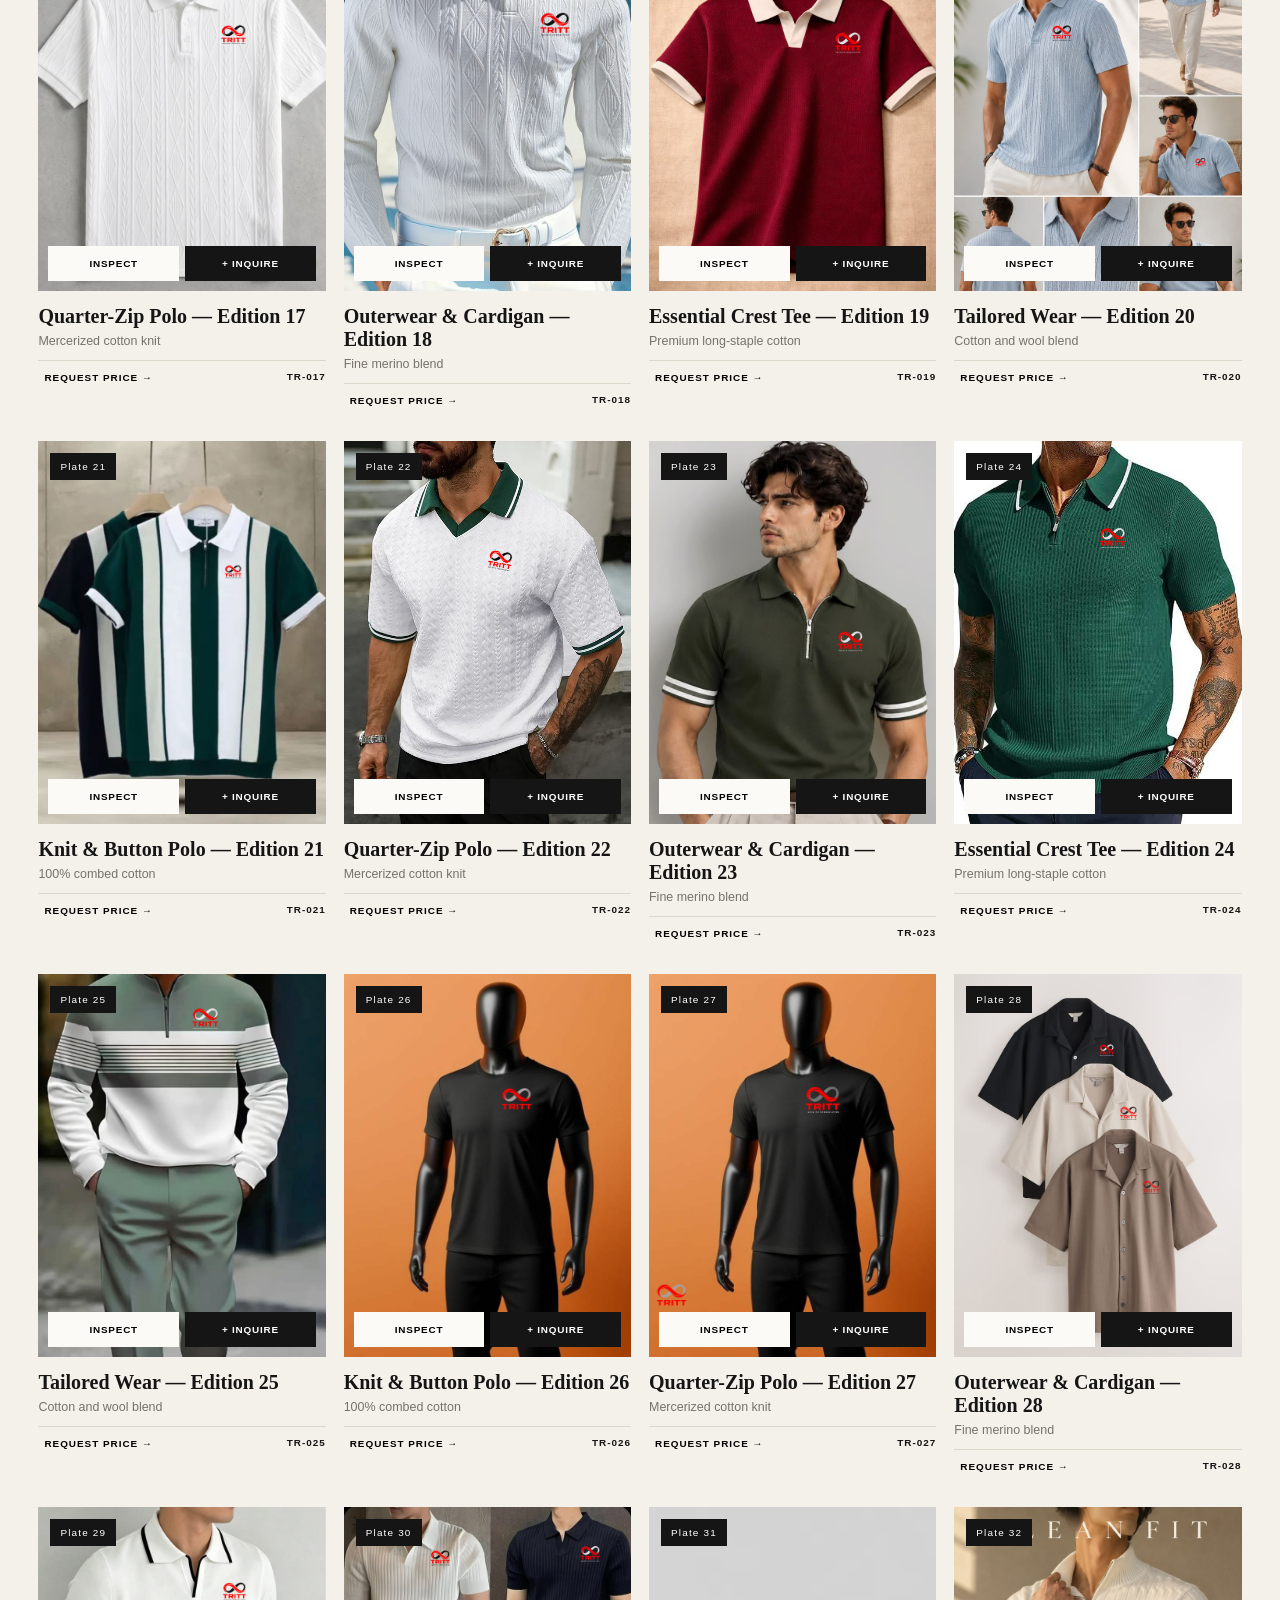
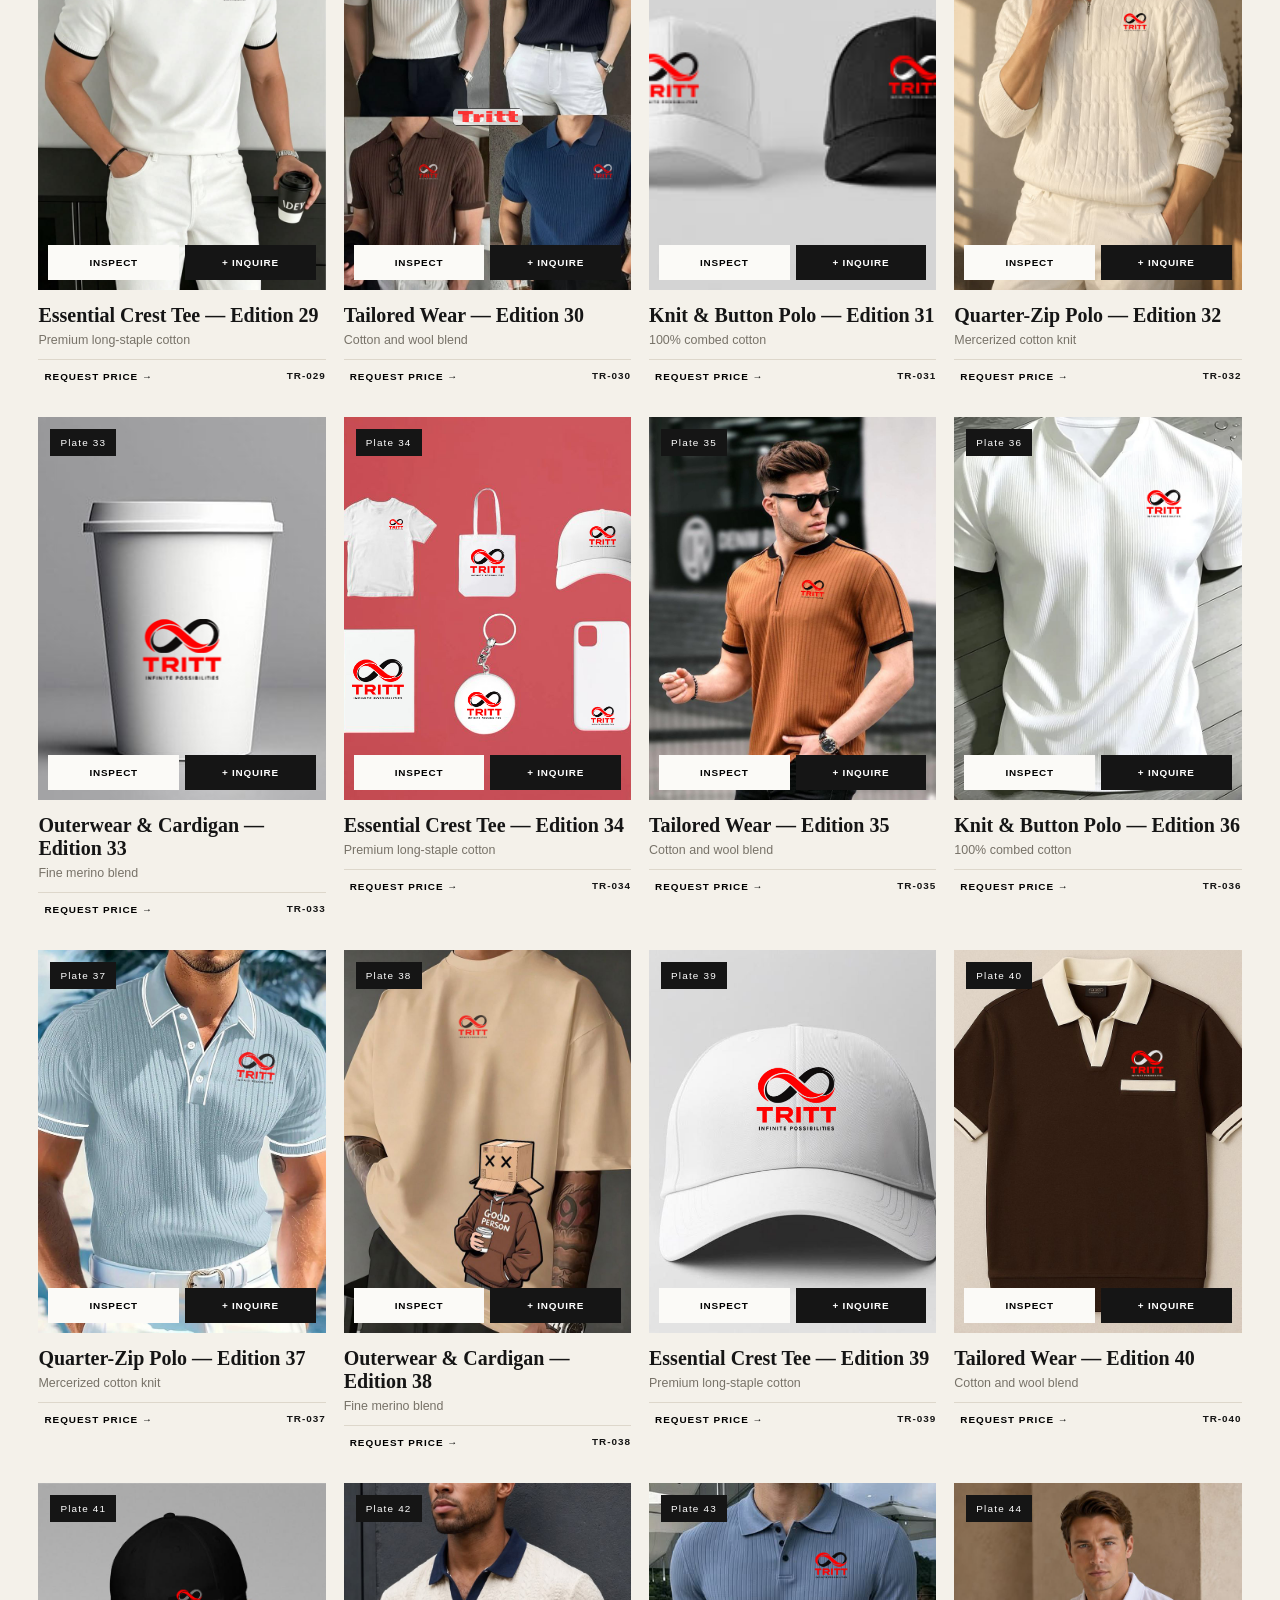
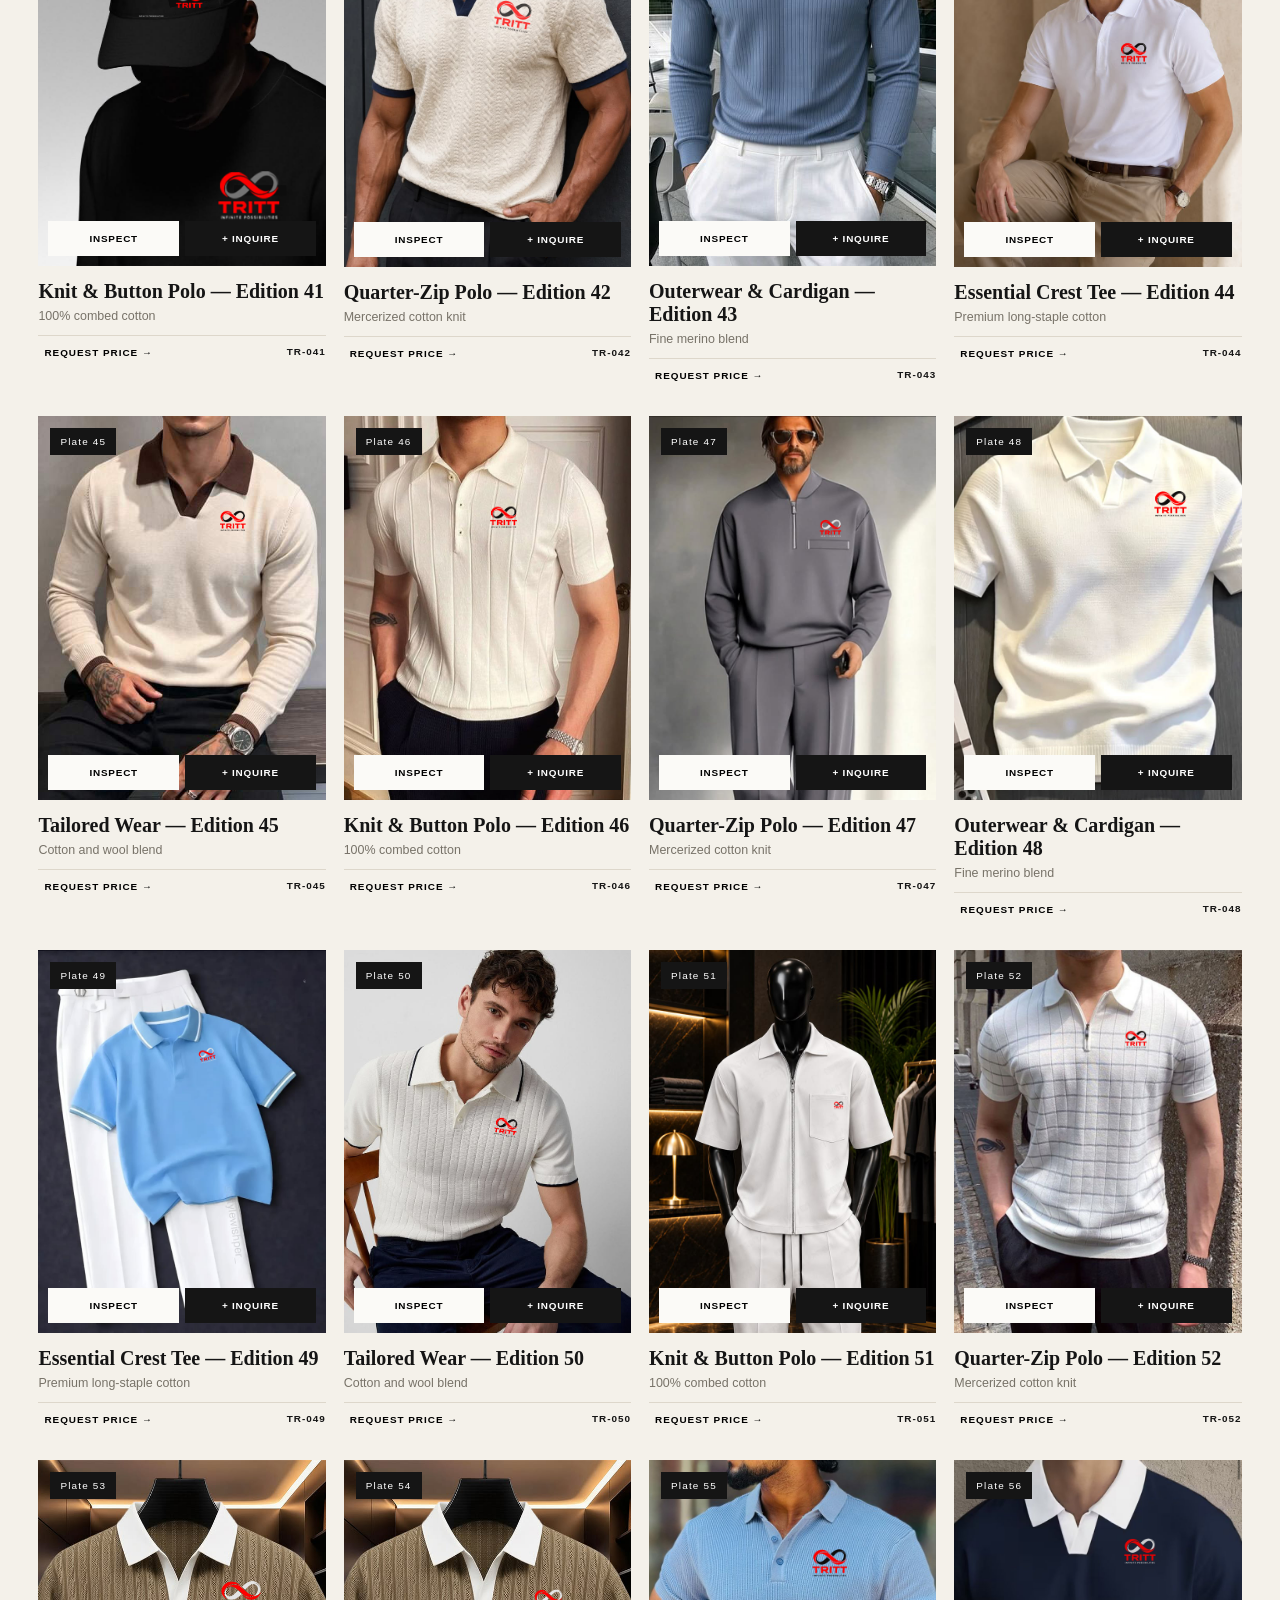
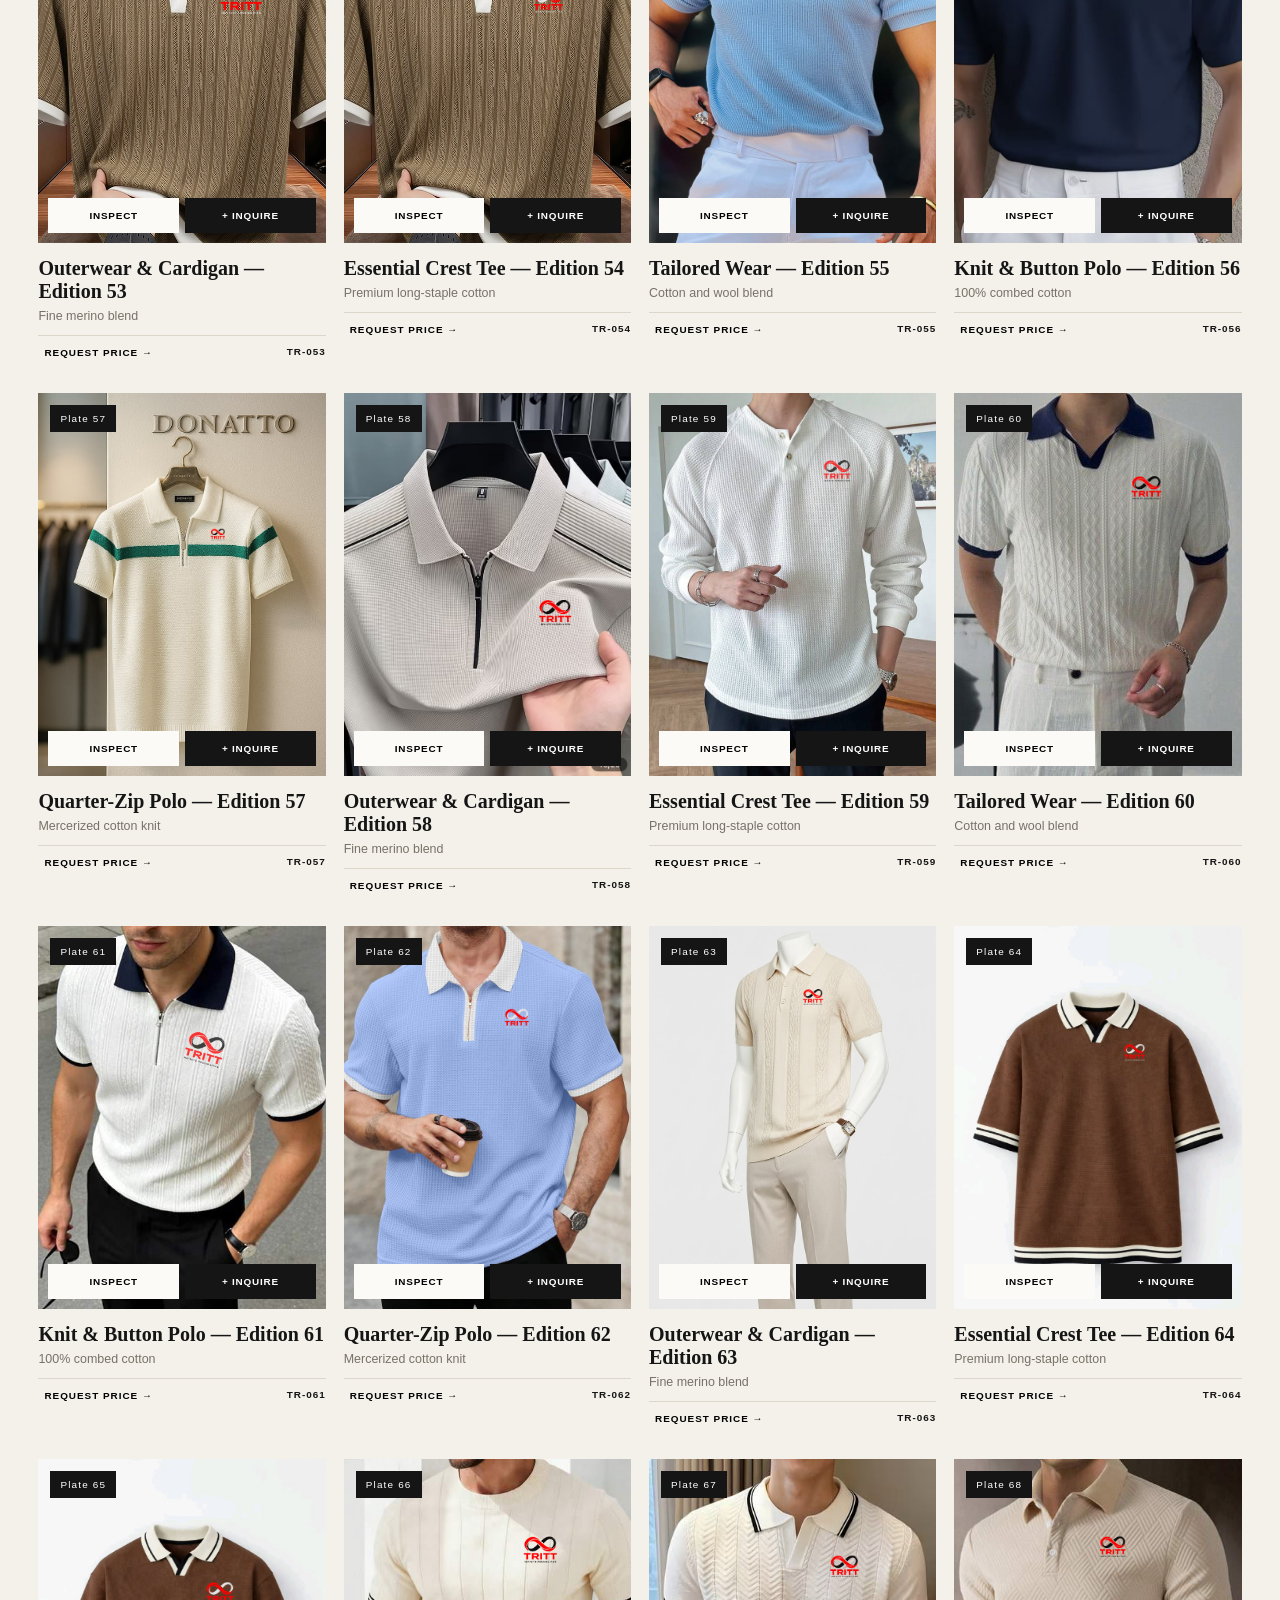
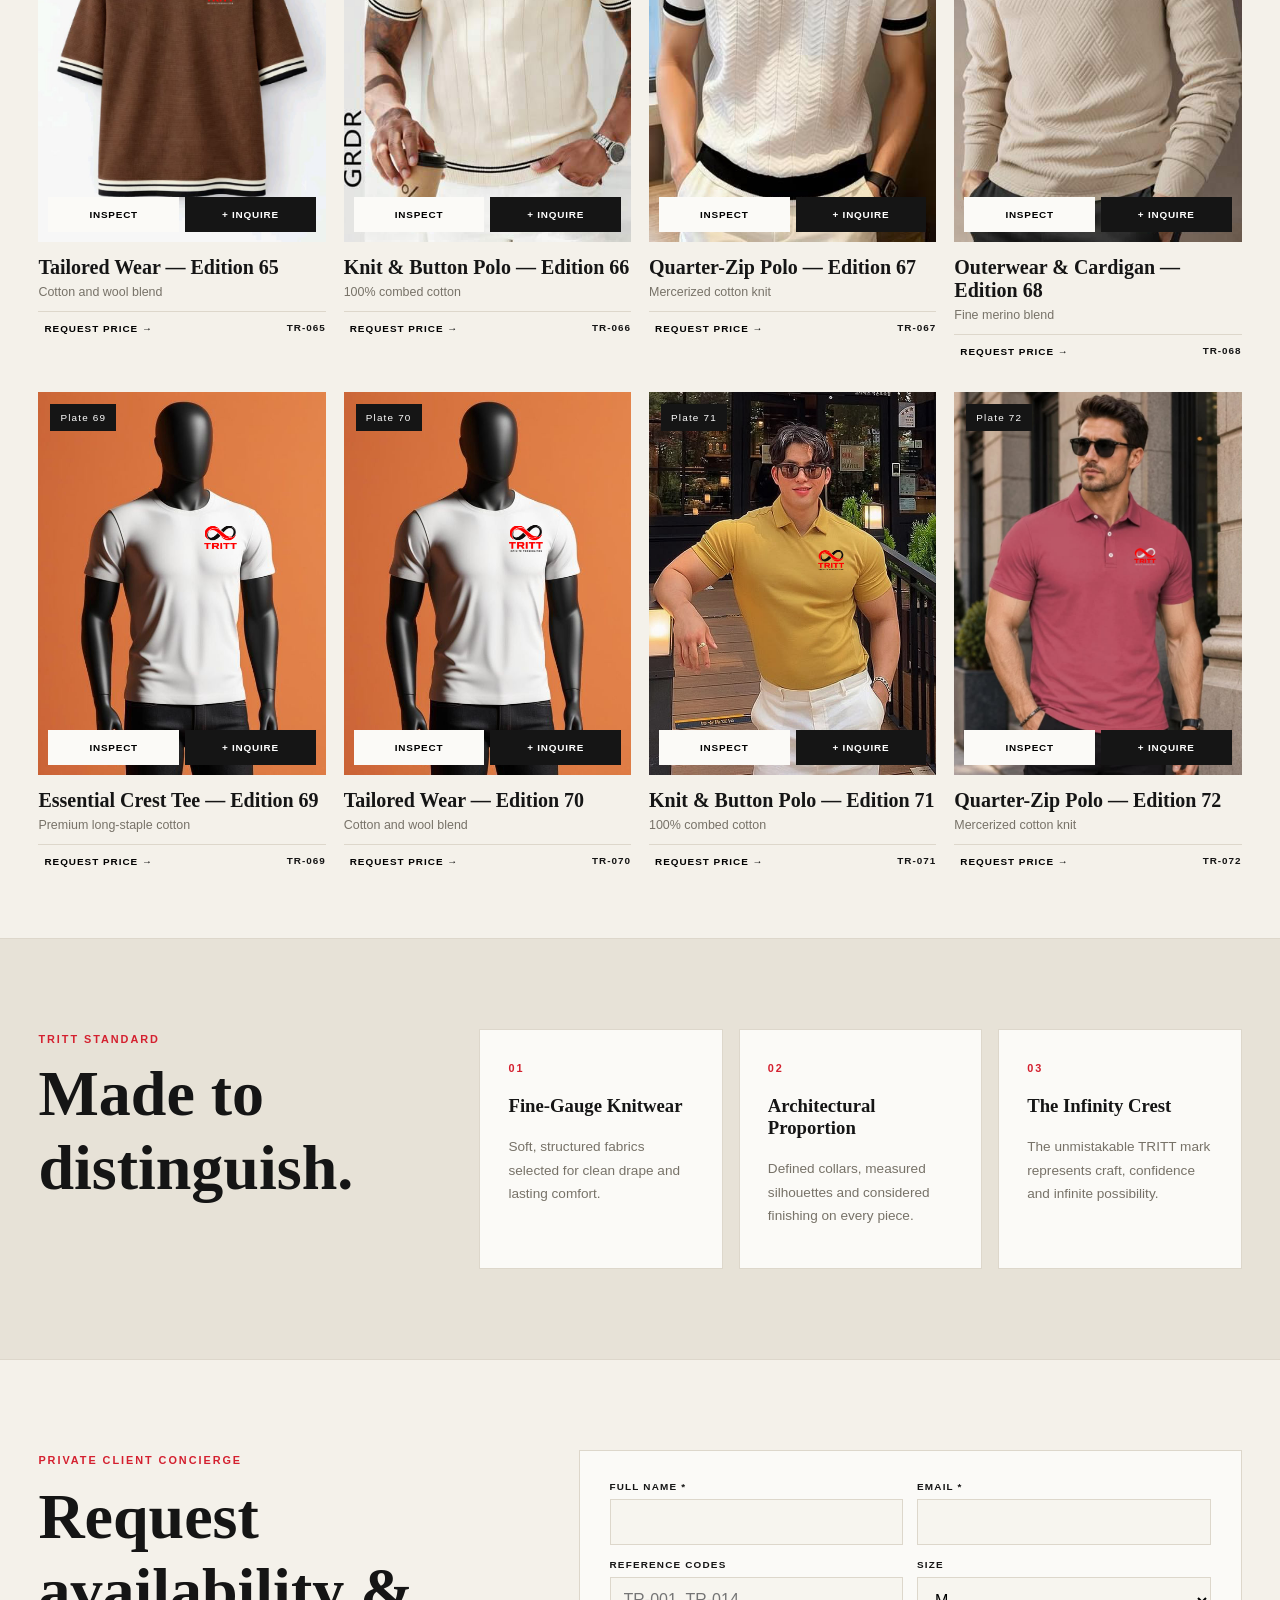
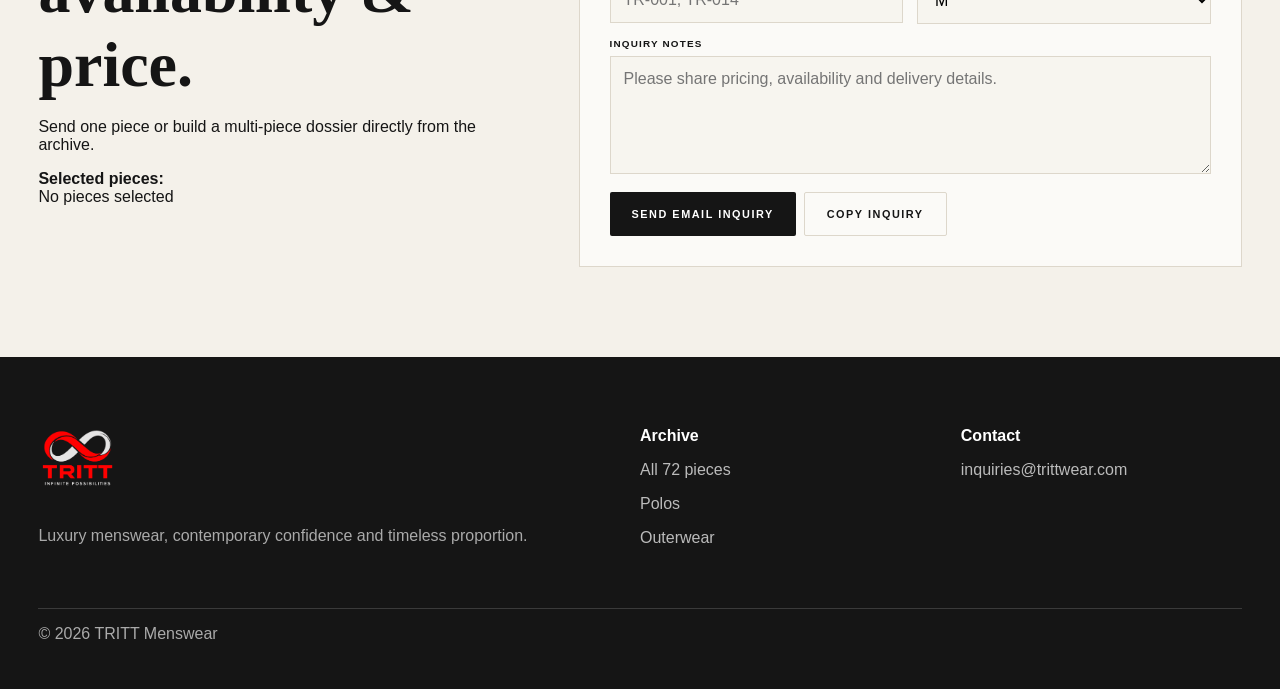
==== commit f6ab3318: "Fix shop.html path and link" ====
--- a/index.html
+++ b/index.html
@@ -1,1238 +1,41 @@
 <!DOCTYPE html>
-<html lang="en" class="scroll-smooth">
+<html lang="en">
 <head>
-  <meta charset="UTF-8" />
-  <meta name="viewport" content="width=device-width, initial-scale=1.0" />
-  <meta name="theme-color" content="#151515" />
-  <title>TRITT — Infinite Possibilities | Luxury Menswear Archive</title>
-  <link rel="stylesheet" href="styles.css" />
-  <link rel="preconnect" href="https://fonts.googleapis.com" />
-  <link rel="preconnect" href="https://fonts.gstatic.com" crossorigin />
-  <link href="https://fonts.googleapis.com/css2?family=Cormorant+Garamond:wght@400;500;600&family=Inter:wght@400;500;600;700&display=swap" rel="stylesheet" />
-  <link rel="icon" type="image/png" href="tritt-logo.png" />
-  <link rel="shortcut icon" type="image/png" href="tritt-logo.png" />
-  <link rel="apple-touch-icon" href="tritt-logo.png" />
-  <meta http-equiv="refresh" content="0; url=shop.html" />
+  <meta charset="UTF-8"><meta name="viewport" content="width=device-width,initial-scale=1">
+  <title>TRITT — Menswear Wear Archive</title>
+  <link rel="stylesheet" href="styles.css">
+  <link rel="icon" type="image/png" href="tritt-logo.png">
 </head>
-<body class="bg-alabaster text-obsidian selection:bg-crimson selection:text-white overflow-x-hidden">
-
-  <!-- Top Editorial Showroom Dispatch Bar -->
-  <div class="bg-obsidian text-alabaster font-label text-[10px] sm:text-[11px] tracking-[0.22em] uppercase py-2.5 px-4 text-center border-b border-charcoal">
-    <span>TRITT PRIVATE SHOWROOM • 72-PIECE HERITAGE ARCHIVE • PRIVATE PRICE & BESPOKE INQUIRIES VIA EMAIL</span>
-  </div>
-
-  <!-- Minimalist Architectural Header -->
-  <header class="sticky top-0 z-40 bg-alabaster/95 backdrop-blur-xs border-b hairline">
-    <div class="max-w-[1440px] mx-auto px-4 sm:px-8 lg:px-12 h-20 flex items-center justify-between gap-4">
-      
-      <!-- Brand Logo -->
-      <a href="#" class="flex items-center gap-3 group focus:outline-none" aria-label="TRITT Home">
-        <img src="tritt-logo.png" alt="TRITT — Infinite Possibilities" class="h-14 sm:h-16 w-auto object-contain" />
-      </a>
-
-      <!-- Desktop Navigation -->
-      <nav class="hidden lg:flex items-center gap-8 font-label text-[11px] font-semibold tracking-[0.18em] uppercase text-charcoal">
-        <a href="#collection" onclick="setFilter('all')" class="hover:text-crimson transition-colors py-1">Complete Archive (72)</a>
-        <a href="#lookbook" class="hover:text-crimson transition-colors py-1">Editorial Monograph</a>
-        <a href="#craftsmanship" class="hover:text-crimson transition-colors py-1">Atelier Craft</a>
-        <a href="#private-inquiry" class="hover:text-crimson transition-colors py-1">Direct Concierge</a>
-        <button onclick="openSizingModal()" class="hover:text-crimson transition-colors py-1 uppercase tracking-[0.18em]">Sizing Chart</button>
-      </nav>
-
-      <!-- Header Utility Actions -->
-      <div class="flex items-center gap-2.5 sm:gap-3.5">
-        <!-- Search Toggle -->
-        <button onclick="toggleSearchBar()" class="p-2.5 rounded-lg text-obsidian hover:bg-oatmeal border border-transparent hover:border-[#DED9CF] transition-colors" aria-label="Search Garments" title="Search archive">
-          <svg class="w-4 h-4" fill="none" stroke="currentColor" stroke-width="1.8" viewBox="0 0 24 24">
-            <circle cx="11" cy="11" r="7"></circle>
-            <path d="M20 20l-3.5-3.5" stroke-linecap="round"></path>
-          </svg>
-        </button>
-
-        <!-- Private Inquiry Dossier Trigger -->
-        <button onclick="toggleInquiryDrawer(true)" class="flex items-center gap-2.5 bg-obsidian text-alabaster hover:bg-charcoal px-3.5 sm:px-4 py-2.5 rounded-lg font-label text-[11px] font-semibold tracking-[0.14em] uppercase transition-colors">
-          <svg class="w-4 h-4" fill="none" stroke="currentColor" stroke-width="1.75" viewBox="0 0 24 24">
-            <rect x="3" y="5" width="18" height="14" rx="2"></rect>
-            <path d="M3 7l9 6 9-6" stroke-linecap="round" stroke-linejoin="round"></path>
-          </svg>
-          <span class="hidden sm:inline">Inquiry List</span>
-          <span id="inquiry-badge" class="inline-flex items-center justify-center bg-crimson text-white text-[10px] font-bold w-5 h-5 rounded-full">0</span>
-        </button>
-
-        <!-- Mobile Menu Button -->
-        <button onclick="toggleMobileMenu()" class="lg:hidden p-2.5 rounded-lg hover:bg-oatmeal text-obsidian" aria-label="Toggle Menu">
-          <svg class="w-5 h-5" fill="none" stroke="currentColor" stroke-width="1.8" viewBox="0 0 24 24">
-            <path stroke-linecap="round" d="M4 7h16M4 12h16M4 17h16"></path>
-          </svg>
-        </button>
+<body>
+  <div class="topbar">Private showroom · All TRITT archive pieces · Worldwide inquiries</div>
+  <header class="header">
+    <div class="nav">
+      <a class="brand" href="shop.html" aria-label="TRITT home"><img src="tritt-logo.png" alt="TRITT"></a>
+      <nav class="navlinks" id="mobilelinks"><a href="#collection" onclick="setFilter('all')">Wear Archive</a><a href="#collection" onclick="setFilter('polos')">Polos</a><a href="#collection" onclick="setFilter('zip-polos')">Zip Polos</a><a href="#collection" onclick="setFilter('outerwear')">Outerwear</a><a href="#private-inquiry">Inquiry</a></nav>
+      <div class="navsearch"><svg viewBox="0 0 24 24" aria-hidden="true"><circle cx="11" cy="11" r="6.5"></circle><path d="M16 16l5 5"></path></svg><input id="nav-search" type="search" placeholder="Search here" aria-label="Search the archive"></div>
+      <div class="actions">
+        <button class="iconbtn mobile-search" onclick="toggleSearch()" aria-label="Search"><svg viewBox="0 0 24 24"><circle cx="11" cy="11" r="6.5"></circle><path d="M16 16l5 5"></path></svg></button>
+        <button class="iconbtn bag" onclick="openDrawer()" aria-label="Open inquiry list"><svg viewBox="0 0 24 24"><path d="M6 8h12l-1 12H7L6 8Z"></path><path d="M9 9V6a3 3 0 0 1 6 0v3"></path></svg><span class="badge" id="badge">0</span></button>
+        <button class="iconbtn mobilemenu" onclick="toggleMenu()" aria-label="Open menu"><svg viewBox="0 0 24 24"><path d="M4 7h16M4 12h16M4 17h16"></path></svg></button>
       </div>
     </div>
-
-    <!-- Expandable Search Bar -->
-    <div id="header-search-bar" class="hidden border-t hairline bg-oatmeal/90 px-4 sm:px-8 lg:px-12 py-3.5">
-      <div class="max-w-3xl mx-auto flex items-center gap-3">
-        <svg class="w-4 h-4 text-muted shrink-0" fill="none" stroke="currentColor" stroke-width="1.8" viewBox="0 0 24 24">
-          <circle cx="11" cy="11" r="7"></circle>
-          <path d="M20 20l-3.5-3.5" stroke-linecap="round"></path>
-        </svg>
-        <input
-          id="catalog-search-input"
-          type="text"
-          oninput="handleSearchInput(this.value)"
-          placeholder="Search by reference code (e.g., TR-001, TR-045), silhouette, or fabric..."
-          class="w-full bg-transparent font-classic-body text-sm text-obsidian placeholder:text-muted focus:outline-none"
-        />
-        <button onclick="clearSearch()" class="font-label text-[11px] uppercase tracking-wider text-muted hover:text-obsidian px-2 py-1">Clear</button>
-      </div>
-    </div>
-
-    <!-- Mobile Navigation Drawer -->
-    <div id="mobile-nav" class="hidden lg:hidden border-t hairline bg-alabaster px-6 py-5 space-y-3 font-label text-[11px] font-semibold tracking-[0.18em] uppercase">
-      <a href="#collection" onclick="setFilter('all'); toggleMobileMenu()" class="block py-2 border-b hairline">Complete Archive (72)</a>
-      <a href="#lookbook" onclick="toggleMobileMenu()" class="block py-2 border-b hairline">Editorial Monograph</a>
-      <a href="#craftsmanship" onclick="toggleMobileMenu()" class="block py-2 border-b hairline">Atelier Craft</a>
-      <a href="#private-inquiry" onclick="toggleMobileMenu()" class="block py-2 border-b hairline text-crimson">Direct Email Inquiry</a>
-      <button onclick="openSizingModal(); toggleMobileMenu()" class="block py-2 uppercase tracking-[0.18em] text-left w-full">Tailoring Size Chart</button>
-    </div>
+    <div class="searchbar" id="searchbar"><div class="searchwrap"><span>⌕</span><input id="search" type="search" placeholder="Search archive, reference, category or fabric"><button onclick="clearSearch()">Clear</button></div></div>
   </header>
-
-  <!-- Full-Height Architectural Hero Section -->
-  <section class="border-b hairline">
-    <div class="max-w-[1440px] mx-auto grid grid-cols-1 lg:grid-cols-12 min-h-[80vh]">
-      
-      <!-- Left Classic Editorial Column -->
-      <div class="lg:col-span-5 flex flex-col justify-between p-6 sm:p-10 lg:p-14 xl:p-16 border-b lg:border-b-0 lg:border-r hairline bg-alabaster">
-        <div class="space-y-6 my-auto">
-          <div class="inline-flex items-center gap-2.5 px-3.5 py-1.5 rounded-full bg-oatmeal border hairline font-label text-[10px] font-semibold tracking-[0.22em] uppercase text-charcoal">
-            <span class="w-1.5 h-1.5 rounded-full bg-crimson"></span>
-            <span>Private Showroom & Lookbook</span>
-          </div>
-
-          <h1 class="font-editorial text-5xl sm:text-6xl xl:text-[66px] font-medium leading-[1.03] tracking-tight text-obsidian">
-            Timeless Proportion.<br />
-            <span class="italic font-normal text-charcoal">Infinite Possibilities.</span>
-          </h1>
-
-          <p class="font-classic-body text-sm sm:text-[15px] text-muted leading-relaxed max-w-md">
-            An archival presentation of seventy-two signature menswear pieces—pairing structured contrast collars, fine-gauge cable knits, and mercerized cotton with the crimson TRITT crest. Select any garment to request private pricing and bespoke sizing directly from our atelier.
-          </p>
-
-          <div class="pt-2 flex flex-wrap items-center gap-3.5">
-            <a href="#collection" class="inline-flex items-center justify-center px-7 py-4 rounded-xl bg-obsidian text-alabaster font-label text-[11px] font-semibold tracking-[0.18em] uppercase hover:bg-charcoal transition-colors">
-              Browse 72-Piece Archive
-            </a>
-            <a href="#private-inquiry" class="inline-flex items-center justify-center px-6 py-4 rounded-xl bg-oatmeal text-obsidian border hairline font-label text-[11px] font-semibold tracking-[0.18em] uppercase hover:bg-sandstone transition-colors">
-              Inquire via Email
-            </a>
-          </div>
-        </div>
-
-        <!-- Architectural Showroom Metrics -->
-        <div class="pt-10 mt-10 border-t hairline grid grid-cols-3 gap-4">
-          <div>
-            <p class="font-editorial text-3xl sm:text-4xl font-semibold text-obsidian">72</p>
-            <p class="font-label text-[10px] uppercase tracking-[0.16em] text-muted mt-0.5">Archival Looks</p>
-          </div>
-          <div>
-            <p class="font-editorial text-3xl sm:text-4xl font-semibold text-obsidian">16-GG</p>
-            <p class="font-label text-[10px] uppercase tracking-[0.16em] text-muted mt-0.5">Fine Gauge Knit</p>
-          </div>
-          <div>
-            <p class="font-editorial text-3xl sm:text-4xl font-semibold text-obsidian">24h</p>
-            <p class="font-label text-[10px] uppercase tracking-[0.16em] text-muted mt-0.5">Atelier Response</p>
-          </div>
-        </div>
-      </div>
-
-      <!-- Right Split Garment Showcase (Referencing local tritt(1) & tritt(2)) -->
-      <div class="lg:col-span-7 grid grid-cols-1 sm:grid-cols-2 bg-oatmeal">
-        
-        <!-- Hero Look 01: tritt(1) -->
-        <div class="relative group overflow-hidden border-b sm:border-b-0 sm:border-r hairline aspect-[3/4] sm:aspect-auto">
-          <img
-            src="tritt(1).jpg"
-            data-index="1"
-            alt="TRITT Archival Look 01 — tritt(1)"
-            onerror="handleSmartImageFallback(this, 1, 'TR-001 • Riviera Cable-Knit')"
-            class="w-full h-full object-cover object-top transition-transform duration-700 group-hover:scale-[1.03]"
-          />
-          <div class="absolute inset-x-4 bottom-4 bg-alabaster/95 backdrop-blur-xs border hairline rounded-xl p-4 flex items-center justify-between gap-3">
-            <div>
-              <span class="font-label text-[10px] font-bold tracking-[0.18em] uppercase text-crimson">Plate I • Ref. TR-001</span>
-              <h2 class="font-editorial text-xl font-semibold text-obsidian leading-tight mt-0.5">Riviera Cable-Knit Button Polo</h2>
-              <p class="font-classic-body italic text-xs text-muted mt-0.5">Price & sizing available upon request</p>
-            </div>
-            <button onclick="openProductModal(1)" class="px-3.5 py-2.5 rounded-lg bg-obsidian text-alabaster font-label text-[10px] font-semibold tracking-[0.15em] uppercase hover:bg-crimson transition-colors shrink-0">
-              Inquire
-            </button>
-          </div>
-        </div>
-
-        <!-- Hero Look 02: tritt(2) -->
-        <div class="relative group overflow-hidden aspect-[3/4] sm:aspect-auto">
-          <img
-            src="tritt(2).jpg"
-            data-index="2"
-            alt="TRITT Archival Look 02 — tritt(2)"
-            onerror="handleSmartImageFallback(this, 2, 'TR-002 • Alabaster Knit Blouson')"
-            class="w-full h-full object-cover object-top transition-transform duration-700 group-hover:scale-[1.03]"
-          />
-          <div class="absolute inset-x-4 bottom-4 bg-alabaster/95 backdrop-blur-xs border hairline rounded-xl p-4 flex items-center justify-between gap-3">
-            <div>
-              <span class="font-label text-[10px] font-bold tracking-[0.18em] uppercase text-crimson">Plate II • Ref. TR-002</span>
-              <h2 class="font-editorial text-xl font-semibold text-obsidian leading-tight mt-0.5">Alabaster Full-Zip Knit Blouson</h2>
-              <p class="font-classic-body italic text-xs text-muted mt-0.5">Price & sizing available upon request</p>
-            </div>
-            <button onclick="openProductModal(2)" class="px-3.5 py-2.5 rounded-lg bg-obsidian text-alabaster font-label text-[10px] font-semibold tracking-[0.15em] uppercase hover:bg-crimson transition-colors shrink-0">
-              Inquire
-            </button>
-          </div>
-        </div>
-
-      </div>
-    </div>
+  <section class="hero">
+    <div class="hero-copy"><span class="eyebrow">TRITT Wear Archive 2026</span><h1>Modern Men.<em>Infinite Style.</em></h1><p>Explore every TRITT piece in the complete menswear archive. Browse knitwear, polos, outerwear and tailored looks, then select pieces for a private price inquiry.</p><div class="herobtns"><a class="primary" href="#collection">Explore every photo</a><a class="secondary" href="#private-inquiry">Private inquiry</a></div></div>
+    <div class="hero-images"><div class="hero-card"><img src="tritt(1).jpg" alt="TRITT archive look 1"><div class="hero-caption"><span class="eyebrow">Plate 01</span><h3>Signature Riviera Polo</h3><button onclick="openModal(1)">Inquire</button></div></div><div class="hero-card"><img src="tritt(2).jpg" alt="TRITT archive look 2"><div class="hero-caption"><span class="eyebrow">Plate 02</span><h3>Alabaster Knit Blouson</h3><button onclick="openModal(2)">Inquire</button></div></div></div>
   </section>
-
-  <!-- Main 72-Piece Interactive Showroom Catalog -->
-  <section id="collection" class="py-16 sm:py-24 max-w-[1440px] mx-auto px-4 sm:px-8 lg:px-12">
-    
-    <!-- Section Heading & View Controls -->
-    <div class="flex flex-col md:flex-row md:items-end justify-between gap-6 pb-8 border-b hairline">
-      <div>
-        <p class="font-label text-[11px] font-semibold tracking-[0.22em] uppercase text-crimson mb-2">Complete Showroom Catalog • Plates 01 – 72</p>
-        <h2 class="font-editorial text-4xl sm:text-5xl font-medium text-obsidian tracking-tight">The TRITT Menswear Archive</h2>
-      </div>
-
-      <div class="flex flex-wrap items-center gap-3">
-        <span id="visible-count-label" class="font-label text-[11px] text-muted tracking-wider uppercase mr-2">Showing 72 of 72 garments</span>
-        <label for="sort-select" class="sr-only">Sort archive</label>
-        <select id="sort-select" onchange="handleSortChange(this.value)" class="bg-oatmeal border hairline rounded-xl px-4 py-2.5 font-label text-[11px] font-semibold tracking-wider uppercase text-obsidian focus:outline-none focus:border-obsidian cursor-pointer">
-          <option value="plate-asc">Order: Plate 01 → 72</option>
-          <option value="plate-desc">Order: Plate 72 → 01</option>
-          <option value="name-asc">Title: A – Z</option>
-        </select>
-      </div>
-    </div>
-
-    <!-- Category Filter Pills -->
-    <div class="py-6 flex items-center gap-2.5 overflow-x-auto no-scrollbar border-b hairline" id="filter-bar">
-      <button data-filter="all" onclick="setFilter('all')" class="filter-pill px-4 py-2.5 rounded-xl font-label text-[11px] font-semibold tracking-[0.14em] uppercase transition-colors shrink-0 bg-obsidian text-alabaster">
-        All Plates (72)
-      </button>
-      <button data-filter="polos" onclick="setFilter('polos')" class="filter-pill px-4 py-2.5 rounded-xl font-label text-[11px] font-semibold tracking-[0.14em] uppercase transition-colors shrink-0 bg-oatmeal text-obsidian border hairline hover:bg-sandstone">
-        Knit & Button Polos
-      </button>
-      <button data-filter="zip-polos" onclick="setFilter('zip-polos')" class="filter-pill px-4 py-2.5 rounded-xl font-label text-[11px] font-semibold tracking-[0.14em] uppercase transition-colors shrink-0 bg-oatmeal text-obsidian border hairline hover:bg-sandstone">
-        Quarter-Zip Polos
-      </button>
-      <button data-filter="outerwear" onclick="setFilter('outerwear')" class="filter-pill px-4 py-2.5 rounded-xl font-label text-[11px] font-semibold tracking-[0.14em] uppercase transition-colors shrink-0 bg-oatmeal text-obsidian border hairline hover:bg-sandstone">
-        Outerwear & Cardigans
-      </button>
-      <button data-filter="tees" onclick="setFilter('tees')" class="filter-pill px-4 py-2.5 rounded-xl font-label text-[11px] font-semibold tracking-[0.14em] uppercase transition-colors shrink-0 bg-oatmeal text-obsidian border hairline hover:bg-sandstone">
-        Essential Crest Tees
-      </button>
-      <button data-filter="tailored" onclick="setFilter('tailored')" class="filter-pill px-4 py-2.5 rounded-xl font-label text-[11px] font-semibold tracking-[0.14em] uppercase transition-colors shrink-0 bg-oatmeal text-obsidian border hairline hover:bg-sandstone">
-        Tailored Wear
-      </button>
-    </div>
-
-    <!-- 72-Piece Garment Grid -->
-    <div id="product-grid" class="pt-10 grid grid-cols-1 sm:grid-cols-2 lg:grid-cols-3 xl:grid-cols-4 gap-x-6 gap-y-11">
-      <!-- Rendered dynamically from local tritt(1) through tritt(72) -->
-    </div>
-
-    <!-- Empty Search State -->
-    <div id="empty-state" class="hidden py-20 text-center space-y-4">
-      <p class="font-editorial text-3xl text-obsidian">No archival garments match your inquiry filter.</p>
-      <p class="font-classic-body text-sm text-muted">Try searching by reference number (TR-001 through TR-072) or reset the archive view.</p>
-      <button onclick="resetAllFilters()" class="px-6 py-3 rounded-xl bg-obsidian text-alabaster font-label text-[11px] font-semibold tracking-[0.16em] uppercase">
-        Show All 72 Plates
-      </button>
-    </div>
-  </section>
-
-  <!-- Editorial Monograph Section (Showcasing Plates 04, 07, 08) -->
-  <section id="lookbook" class="bg-oatmeal border-y hairline py-20 sm:py-28">
-    <div class="max-w-[1440px] mx-auto px-4 sm:px-8 lg:px-12">
-      <div class="max-w-2xl mb-14">
-        <p class="font-label text-[11px] font-semibold tracking-[0.22em] uppercase text-crimson mb-2">Editorial Monograph • Season IV</p>
-        <h2 class="font-editorial text-4xl sm:text-5xl font-medium text-obsidian leading-tight">Sartorial Poise in Every Stitch</h2>
-        <p class="font-classic-body text-sm sm:text-base text-muted mt-3 leading-relaxed">
-          Each TRITT garment is conceived as a study in restraint—balancing structured spread collars, tactile weaves, and subtle contrast trims for effortless distinction.
-        </p>
-      </div>
-
-      <div class="grid grid-cols-1 lg:grid-cols-12 gap-8 items-start">
-        
-        <!-- Monograph Feature 01: tritt(4) -->
-        <div class="lg:col-span-5 bg-alabaster border hairline rounded-2xl overflow-hidden">
-          <div class="aspect-[3/4] overflow-hidden bg-sandstone">
-            <img
-              src="tritt(4).jpg"
-              alt="TRITT Monograph Plate 04"
-              onerror="handleSmartImageFallback(this, 4, 'TR-004 • Monochrome Form')"
-              class="w-full h-full object-cover object-top"
-            />
-          </div>
-          <div class="p-6 sm:p-8 space-y-3">
-            <div class="flex items-center justify-between font-label text-[10px] font-bold tracking-[0.18em] uppercase">
-              <span class="text-olive">Study I • Monochrome Contrast</span>
-              <span class="text-muted">Ref. TR-004</span>
-            </div>
-            <h3 class="font-editorial text-2xl sm:text-3xl font-semibold text-obsidian">The Contrast-Collar Ribbed Zip</h3>
-            <p class="font-classic-body text-xs sm:text-sm text-muted leading-relaxed">
-              Fine vertical ribbed cotton knit framed by a contrasting spread collar and brushed silver quarter-zip placket—tailored to sit cleanly beneath an unstructured jacket or stand alone.
-            </p>
-            <div class="pt-2 flex items-center gap-5">
-              <button onclick="openProductModal(4)" class="font-label text-[11px] font-semibold tracking-[0.16em] uppercase text-obsidian border-b border-obsidian pb-1 hover:text-crimson hover:border-crimson transition-colors">
-                Request Price via Email →
-              </button>
-            </div>
-          </div>
-        </div>
-
-        <!-- Monograph Feature 02 & 03: tritt(7) & tritt(8) -->
-        <div class="lg:col-span-7 grid grid-cols-1 sm:grid-cols-2 gap-8">
-          
-          <div class="bg-alabaster border hairline rounded-2xl overflow-hidden">
-            <div class="aspect-[3/4] overflow-hidden bg-sandstone">
-              <img
-                src="tritt (7).jpg"
-                alt="TRITT Monograph Plate 07"
-                onerror="handleSmartImageFallback(this, 7, 'TR-007 • Gallery Tailoring')"
-                class="w-full h-full object-cover object-top"
-              />
-            </div>
-            <div class="p-6 space-y-3">
-              <div class="flex items-center justify-between font-label text-[10px] font-bold tracking-[0.18em] uppercase">
-                <span class="text-olive">Study II • Gallery Drape</span>
-                <span class="text-muted">Ref. TR-007</span>
-              </div>
-              <h3 class="font-editorial text-2xl font-semibold text-obsidian">Architectural Zip & Pleat</h3>
-              <p class="font-classic-body text-xs sm:text-sm text-muted leading-relaxed">
-                Crisp contrast-trimmed collar paired with fluid pleated tailoring—designed for private evening receptions and refined daytime appointments.
-              </p>
-              <div class="pt-1">
-                <button onclick="openProductModal(7)" class="font-label text-[11px] font-semibold tracking-[0.16em] uppercase text-obsidian border-b border-obsidian pb-1 hover:text-crimson hover:border-crimson transition-colors">
-                  Request Price via Email →
-                </button>
-              </div>
-            </div>
-          </div>
-
-          <div class="bg-alabaster border hairline rounded-2xl overflow-hidden sm:mt-12">
-            <div class="aspect-[3/4] overflow-hidden bg-sandstone">
-              <img
-                src="tritt(8).jpg"
-                alt="TRITT Monograph Plate 08"
-                onerror="handleSmartImageFallback(this, 8, 'TR-008 • Continental Stripe')"
-                class="w-full h-full object-cover object-top"
-              />
-            </div>
-            <div class="p-6 space-y-3">
-              <div class="flex items-center justify-between font-label text-[10px] font-bold tracking-[0.18em] uppercase">
-                <span class="text-navy">Study III • Continental Line</span>
-                <span class="text-muted">Ref. TR-008</span>
-              </div>
-              <h3 class="font-editorial text-2xl font-semibold text-obsidian">Vertical Stripe Heritage Knit</h3>
-              <p class="font-classic-body text-xs sm:text-sm text-muted leading-relaxed">
-                Elongating vertical stripe knitwear inspired by mid-century European resort tailoring, finished with our signature crimson infinity crest.
-              </p>
-              <div class="pt-1">
-                <button onclick="openProductModal(8)" class="font-label text-[11px] font-semibold tracking-[0.16em] uppercase text-obsidian border-b border-obsidian pb-1 hover:text-crimson hover:border-crimson transition-colors">
-                  Request Price via Email →
-                </button>
-              </div>
-            </div>
-          </div>
-
-        </div>
-      </div>
-    </div>
-  </section>
-
-  <!-- Craftsmanship & Brand Pillars -->
-  <section id="craftsmanship" class="py-20 sm:py-28 max-w-[1440px] mx-auto px-4 sm:px-8 lg:px-12 border-b hairline">
-    <div class="grid grid-cols-1 lg:grid-cols-12 gap-12 items-center">
-      <div class="lg:col-span-4 space-y-5">
-        <p class="font-label text-[11px] font-semibold tracking-[0.22em] uppercase text-crimson">Sartorial Standards</p>
-        <h2 class="font-editorial text-4xl sm:text-5xl font-medium text-obsidian leading-tight">Built on Three Pillars of Permanence</h2>
-        <p class="font-classic-body text-sm text-muted leading-relaxed">
-          Every TRITT garment is produced in measured batches and inspected for collar roll, seam tension, and embroidery density before presentation in our private showroom.
-        </p>
-      </div>
-
-      <div class="lg:col-span-8 grid grid-cols-1 md:grid-cols-3 gap-6">
-        <div class="p-7 rounded-2xl bg-oatmeal border hairline space-y-4">
-          <div class="w-10 h-10 rounded-xl bg-alabaster border hairline flex items-center justify-center font-editorial text-xl font-bold text-obsidian">I</div>
-          <h3 class="font-editorial text-2xl font-semibold text-obsidian">Fine-Gauge Knitwear</h3>
-          <p class="font-classic-body text-xs sm:text-sm text-muted leading-relaxed">
-            Spun from long-staple combed cotton and extra-fine merino yarns for breathable structure that resists pilling and holds a sculpted torso line.
-          </p>
-        </div>
-
-        <div class="p-7 rounded-2xl bg-oatmeal border hairline space-y-4">
-          <div class="w-10 h-10 rounded-xl bg-alabaster border hairline flex items-center justify-center font-editorial text-xl font-bold text-obsidian">II</div>
-          <h3 class="font-editorial text-2xl font-semibold text-obsidian">Architectural Collars</h3>
-          <p class="font-classic-body text-xs sm:text-sm text-muted leading-relaxed">
-            Reinforced Milano-knit spread collars and brushed metal quarter-zip plackets engineered to frame the neckline with quiet authority.
-          </p>
-        </div>
-
-        <div class="p-7 rounded-2xl bg-oatmeal border hairline space-y-4">
-          <div class="w-10 h-10 rounded-xl bg-alabaster border hairline flex items-center justify-center font-editorial text-xl font-bold text-crimson">∞</div>
-          <h3 class="font-editorial text-2xl font-semibold text-obsidian">The Infinity Crest</h3>
-          <p class="font-classic-body text-xs sm:text-sm text-muted leading-relaxed">
-            High-density satin stitch embroidery in signature TRITT crimson and obsidian—symbolizing continuity and infinite sartorial possibilities.
-          </p>
-        </div>
-      </div>
-    </div>
-  </section>
-
-  <!-- Dedicated Private Client Email Price Inquiry Section -->
-  <section id="private-inquiry" class="py-20 sm:py-28 max-w-[1440px] mx-auto px-4 sm:px-8 lg:px-12">
-    <div class="bg-oatmeal border hairline rounded-2xl p-6 sm:p-10 lg:p-14 grid grid-cols-1 lg:grid-cols-12 gap-10 lg:gap-14 items-start">
-      
-      <!-- Left Showroom Contact Info -->
-      <div class="lg:col-span-5 space-y-6">
-        <p class="font-label text-[11px] font-semibold tracking-[0.22em] uppercase text-crimson">Private Client Concierge</p>
-        <h2 class="font-editorial text-4xl sm:text-5xl font-medium text-obsidian leading-tight">Request Pricing & Private Appointments</h2>
-        <p class="font-classic-body text-sm text-muted leading-relaxed">
-          TRITT operates as a curated showroom and bespoke menswear house. To receive current pricing, fabric swatches, or size availability for any of our 72 archival pieces, submit an inquiry below or write directly to our client desk.
-        </p>
-
-        <div class="pt-4 border-t hairline space-y-4 font-classic-body text-sm">
-          <div>
-            <p class="font-label text-[10px] font-bold uppercase tracking-[0.18em] text-muted">Direct Concierge Email</p>
-            <a href="mailto:inquiries@trittwear.com?subject=TRITT%20Menswear%20Price%20%26%20Availability%20Inquiry" class="text-obsidian font-medium hover:text-crimson transition-colors">
-              inquiries@trittwear.com
-            </a>
-          </div>
-          <div>
-            <p class="font-label text-[10px] font-bold uppercase tracking-[0.18em] text-muted">Showroom Hours</p>
-            <p class="text-obsidian">Monday – Saturday • 9:00 AM – 7:00 PM (EAT)</p>
-          </div>
-          <div>
-            <p class="font-label text-[10px] font-bold uppercase tracking-[0.18em] text-muted">Selected Garments in Your Dossier</p>
-            <p id="form-selected-summary" class="text-charcoal italic">None selected yet — add plates from the archive above or specify below.</p>
-          </div>
-        </div>
-      </div>
-
-      <!-- Right Email Inquiry Composer Form -->
-      <div class="lg:col-span-7 bg-alabaster border hairline rounded-2xl p-6 sm:p-8">
-        <form onsubmit="handleDirectEmailInquiry(event)" class="space-y-5">
-          <div class="grid grid-cols-1 sm:grid-cols-2 gap-5">
-            <div>
-              <label for="client-name" class="block font-label text-[10px] font-bold uppercase tracking-[0.18em] text-obsidian mb-2">Full Name *</label>
-              <input id="client-name" type="text" required placeholder="e.g., Jonathan Mukasa" class="w-full bg-oatmeal/60 border hairline rounded-xl px-4 py-3 font-classic-body text-sm text-obsidian focus:outline-none focus:border-obsidian" />
-            </div>
-            <div>
-              <label for="client-email" class="block font-label text-[10px] font-bold uppercase tracking-[0.18em] text-obsidian mb-2">Your Email Address *</label>
-              <input id="client-email" type="email" required placeholder="client@domain.com" class="w-full bg-oatmeal/60 border hairline rounded-xl px-4 py-3 font-classic-body text-sm text-obsidian focus:outline-none focus:border-obsidian" />
-            </div>
-          </div>
-
-          <div class="grid grid-cols-1 sm:grid-cols-2 gap-5">
-            <div>
-              <label for="client-refs" class="block font-label text-[10px] font-bold uppercase tracking-[0.18em] text-obsidian mb-2">Garment Reference Code(s)</label>
-              <input id="client-refs" type="text" placeholder="e.g., TR-001, TR-014, TR-032" class="w-full bg-oatmeal/60 border hairline rounded-xl px-4 py-3 font-classic-body text-sm text-obsidian focus:outline-none focus:border-obsidian" />
-            </div>
-            <div>
-              <label for="client-size" class="block font-label text-[10px] font-bold uppercase tracking-[0.18em] text-obsidian mb-2">Preferred Size</label>
-              <select id="client-size" class="w-full bg-oatmeal/60 border hairline rounded-xl px-4 py-3 font-classic-body text-sm text-obsidian focus:outline-none focus:border-obsidian">
-                <option value="Medium (M)">Medium (M)</option>
-                <option value="Small (S)">Small (S)</option>
-                <option value="Large (L)">Large (L)</option>
-                <option value="Extra Large (XL)">Extra Large (XL)</option>
-                <option value="XXL">XXL</option>
-                <option value="Bespoke Measurement">Bespoke Measurement</option>
-              </select>
-            </div>
-          </div>
-
-          <div>
-            <label for="client-message" class="block font-label text-[10px] font-bold uppercase tracking-[0.18em] text-obsidian mb-2">Inquiry Notes & Delivery City</label>
-            <textarea id="client-message" rows="4" placeholder="Please share current pricing, available colorways, and delivery timeline for the selected pieces..." class="w-full bg-oatmeal/60 border hairline rounded-xl px-4 py-3 font-classic-body text-sm text-obsidian focus:outline-none focus:border-obsidian"></textarea>
-          </div>
-
-          <div class="flex flex-wrap items-center justify-between gap-4 pt-2">
-            <button type="submit" class="px-7 py-4 rounded-xl bg-obsidian text-alabaster font-label text-[11px] font-semibold tracking-[0.18em] uppercase hover:bg-crimson transition-colors">
-              Compose Price Inquiry Email
-            </button>
-            <button type="button" onclick="copyFullInquiryText()" class="px-5 py-3.5 rounded-xl bg-oatmeal border hairline text-obsidian font-label text-[11px] font-semibold tracking-[0.14em] uppercase hover:bg-sandstone transition-colors">
-              Copy Inquiry Text
-            </button>
-          </div>
-        </form>
-      </div>
-
-    </div>
-  </section>
-
-  <!-- Sophisticated Editorial Footer -->
-  <footer class="bg-obsidian text-alabaster pt-16 pb-12">
-    <div class="max-w-[1440px] mx-auto px-4 sm:px-8 lg:px-12">
-      <div class="grid grid-cols-1 md:grid-cols-2 lg:grid-cols-12 gap-12 pb-14 border-b border-charcoal">
-        
-        <!-- Brand Manifesto -->
-        <div class="lg:col-span-5 space-y-5">
-          <img src="tritt-logo.png" alt="TRITT — Infinite Possibilities" class="h-16 w-auto object-contain" />
-          <p class="font-classic-body text-sm text-neutral-400 leading-relaxed max-w-sm">
-            Heritage luxury menswear rooted in architectural knitwear, quiet confidence, and timeless proportion. Designed for gentlemen who command presence without noise.
-          </p>
-          <p class="font-label text-[11px] text-neutral-500 tracking-wider uppercase">
-            Private Showroom • inquiries@trittwear.com
-          </p>
-        </div>
-
-        <!-- Navigation Links -->
-        <div class="lg:col-span-3 space-y-3 font-label text-[11px] tracking-[0.16em] uppercase">
-          <p class="font-bold text-white mb-4">Archive Index</p>
-          <ul class="space-y-2.5 text-neutral-400">
-            <li><a href="#collection" onclick="setFilter('all')" class="hover:text-white transition-colors">All 72 Archival Plates</a></li>
-            <li><a href="#collection" onclick="setFilter('polos')" class="hover:text-white transition-colors">Knit & Button Polos</a></li>
-            <li><a href="#collection" onclick="setFilter('zip-polos')" class="hover:text-white transition-colors">Quarter-Zip Polos</a></li>
-            <li><a href="#collection" onclick="setFilter('outerwear')" class="hover:text-white transition-colors">Outerwear & Cardigans</a></li>
-            <li><a href="#collection" onclick="setFilter('tees')" class="hover:text-white transition-colors">Essential Crest Tees</a></li>
-          </ul>
-        </div>
-
-        <!-- Private Lookbook Dispatch -->
-        <div class="lg:col-span-4 space-y-4">
-          <p class="font-label text-[11px] font-bold tracking-[0.16em] uppercase text-white">Seasonal Lookbook Dispatch</p>
-          <p class="font-classic-body text-xs text-neutral-400 leading-relaxed">
-            Receive digital lookbooks and private viewing invitations when new knitwear plates arrive in the showroom.
-          </p>
-          <form onsubmit="handleNewsletterSubmit(event)" class="flex gap-2">
-            <input
-              id="newsletter-email"
-              type="email"
-              required
-              placeholder="Enter your email address"
-              class="w-full bg-charcoal border border-neutral-700 rounded-xl px-4 py-3 font-classic-body text-xs text-white placeholder:text-neutral-500 focus:outline-none focus:border-crimson"
-            />
-            <button type="submit" class="px-5 py-3 rounded-xl bg-crimson text-white font-label text-[11px] font-semibold tracking-[0.15em] uppercase hover:bg-red-700 transition-colors shrink-0">
-              Join
-            </button>
-          </form>
-          <p id="newsletter-feedback" class="hidden font-classic-body text-xs text-emerald-400"></p>
-        </div>
-      </div>
-
-      <div class="pt-8 flex flex-col sm:flex-row items-center justify-between gap-4 font-label text-[11px] text-neutral-500 tracking-wider uppercase">
-        <p>© 2026 TRITT Menswear. All Rights Reserved.</p>
-        <div class="flex items-center gap-6">
-          <button onclick="openSizingModal()" class="hover:text-neutral-300 uppercase">Tailoring Size Chart</button>
-          <span>•</span>
-          <a href="#private-inquiry" class="hover:text-neutral-300">Price Inquiries</a>
-        </div>
-      </div>
-    </div>
-  </footer>
-
-  <!-- ===================================================================== -->
-  <!-- GARMENT DETAIL & EMAIL INQUIRY MODAL                                  -->
-  <!-- ===================================================================== -->
-  <div id="product-modal" class="fixed inset-0 z-50 hidden items-center justify-center bg-obsidian/70 backdrop-blur-xs p-4 sm:p-6">
-    <div class="bg-alabaster border hairline rounded-2xl max-w-4xl w-full max-h-[92vh] overflow-y-auto grid grid-cols-1 md:grid-cols-12 relative shadow-2xl">
-      
-      <!-- Close Button -->
-      <button onclick="closeProductModal()" class="absolute top-4 right-4 z-10 w-10 h-10 rounded-full bg-alabaster/90 border hairline flex items-center justify-center text-obsidian hover:bg-obsidian hover:text-alabaster transition-colors" aria-label="Close modal">
-        <svg class="w-4 h-4" fill="none" stroke="currentColor" stroke-width="2" viewBox="0 0 24 24">
-          <path stroke-linecap="round" d="M6 18L18 6M6 6l12 12"></path>
-        </svg>
-      </button>
-
-      <!-- Left Garment Image -->
-      <div class="md:col-span-6 bg-oatmeal aspect-[3/4] md:aspect-auto relative">
-        <img id="modal-img" src="" alt="" class="w-full h-full object-cover object-top" />
-        <span id="modal-plate-tag" class="absolute top-4 left-4 px-3 py-1 rounded-full bg-obsidian text-alabaster font-label text-[10px] font-bold tracking-[0.18em] uppercase">
-          Plate 01
-        </span>
-      </div>
-
-      <!-- Right Garment Details & Inquiry Action -->
-      <div class="md:col-span-6 p-6 sm:p-8 lg:p-10 flex flex-col justify-between space-y-6">
-        <div class="space-y-4">
-          <div class="flex items-center gap-2 font-label text-[10px] font-semibold tracking-[0.18em] uppercase text-muted">
-            <span id="modal-category">Knit Polos</span>
-            <span>•</span>
-            <span id="modal-sku">TR-001</span>
-          </div>
-
-          <h3 id="modal-title" class="font-editorial text-3xl sm:text-4xl font-semibold text-obsidian leading-tight">
-            Garment Title
-          </h3>
-
-          <p class="font-classic-body italic text-sm text-crimson">
-            Private Showroom Piece — Pricing & availability shared via email
-          </p>
-
-          <p id="modal-desc" class="font-classic-body text-xs sm:text-sm text-muted leading-relaxed">
-            Detailed garment description.
-          </p>
-
-          <!-- Fabric & Fit Specs -->
-          <div class="pt-3 border-t hairline space-y-2 font-classic-body text-xs">
-            <div class="flex justify-between">
-              <span class="font-label text-[10px] text-muted uppercase tracking-wider">Composition</span>
-              <span id="modal-fabric" class="font-medium text-obsidian text-right">100% Combed Mercerized Cotton</span>
-            </div>
-            <div class="flex justify-between">
-              <span class="font-label text-[10px] text-muted uppercase tracking-wider">Silhouette</span>
-              <span id="modal-fit" class="font-medium text-obsidian text-right">Tailored Gentleman Fit</span>
-            </div>
-            <div class="flex justify-between">
-              <span class="font-label text-[10px] text-muted uppercase tracking-wider">Archive File</span>
-              <span id="modal-filename" class="font-medium text-obsidian text-right">tritt(1)</span>
-            </div>
-          </div>
-
-          <!-- Size Preference Selector -->
-          <div class="pt-3">
-            <div class="flex items-center justify-between mb-2.5">
-              <span class="font-label text-[10px] font-semibold uppercase tracking-[0.16em] text-obsidian">Preferred Size for Inquiry</span>
-              <button onclick="openSizingModal()" class="font-label text-[10px] underline text-muted hover:text-crimson uppercase tracking-wider">Size Chart</button>
-            </div>
-            <div class="grid grid-cols-5 gap-2" id="modal-size-grid">
-              <button type="button" onclick="selectModalSize('S')" class="size-btn py-2.5 rounded-xl border hairline font-label text-xs font-semibold transition-colors">S</button>
-              <button type="button" onclick="selectModalSize('M')" class="size-btn py-2.5 rounded-xl border hairline font-label text-xs font-semibold transition-colors bg-obsidian text-alabaster">M</button>
-              <button type="button" onclick="selectModalSize('L')" class="size-btn py-2.5 rounded-xl border hairline font-label text-xs font-semibold transition-colors">L</button>
-              <button type="button" onclick="selectModalSize('XL')" class="size-btn py-2.5 rounded-xl border hairline font-label text-xs font-semibold transition-colors">XL</button>
-              <button type="button" onclick="selectModalSize('XXL')" class="size-btn py-2.5 rounded-xl border hairline font-label text-xs font-semibold transition-colors">XXL</button>
-            </div>
-          </div>
-        </div>
-
-        <div class="pt-4 border-t hairline space-y-2.5">
-          <a id="modal-direct-mailto" href="#" class="block w-full text-center py-4 rounded-xl bg-obsidian text-alabaster font-label text-[11px] font-semibold tracking-[0.18em] uppercase hover:bg-crimson transition-colors">
-            Inquire Price via Email Now
-          </a>
-          <button onclick="addModalItemToInquiryList()" class="w-full py-3.5 rounded-xl bg-oatmeal border hairline text-obsidian font-label text-[11px] font-semibold tracking-[0.16em] uppercase hover:bg-sandstone transition-colors">
-            + Add to Multi-Piece Inquiry List
-          </button>
-        </div>
-      </div>
-    </div>
-  </div>
-
-  <!-- ===================================================================== -->
-  <!-- BESPOKE SIZING GUIDE MODAL                                            -->
-  <!-- ===================================================================== -->
-  <div id="sizing-modal" class="fixed inset-0 z-50 hidden items-center justify-center bg-obsidian/70 backdrop-blur-xs p-4">
-    <div class="bg-alabaster border hairline rounded-2xl max-w-2xl w-full p-6 sm:p-8 relative space-y-6">
-      <div class="flex items-center justify-between border-b hairline pb-4">
-        <div>
-          <p class="font-label text-[10px] font-bold tracking-[0.2em] uppercase text-crimson">Tailoring Specifications</p>
-          <h3 class="font-editorial text-3xl font-semibold text-obsidian">TRITT Menswear Size Chart</h3>
-        </div>
-        <button onclick="closeSizingModal()" class="w-9 h-9 rounded-full bg-oatmeal border hairline flex items-center justify-center text-obsidian hover:bg-obsidian hover:text-white">✕</button>
-      </div>
-
-      <p class="font-classic-body text-xs sm:text-sm text-muted leading-relaxed">
-        TRITT knit polos and tees are cut with a sculpted, architectural drape across the shoulders and chest. For a more relaxed resort silhouette, indicate one size larger in your email inquiry.
-      </p>
-
-      <div class="overflow-x-auto border hairline rounded-xl">
-        <table class="w-full text-left font-classic-body text-xs">
-          <thead class="bg-oatmeal border-b hairline font-label text-[10px] uppercase tracking-wider text-obsidian">
-            <tr>
-              <th class="py-3 px-4">Size</th>
-              <th class="py-3 px-4">Chest (cm)</th>
-              <th class="py-3 px-4">Shoulder (cm)</th>
-              <th class="py-3 px-4">Length (cm)</th>
-              <th class="py-3 px-4">Waist (in)</th>
-            </tr>
-          </thead>
-          <tbody class="divide-y divide-[#DED9CF]">
-            <tr><td class="py-3 px-4 font-bold">S</td><td class="py-3 px-4">96 – 100</td><td class="py-3 px-4">43.5</td><td class="py-3 px-4">68</td><td class="py-3 px-4">29 – 30"</td></tr>
-            <tr><td class="py-3 px-4 font-bold">M</td><td class="py-3 px-4">101 – 105</td><td class="py-3 px-4">45.0</td><td class="py-3 px-4">70</td><td class="py-3 px-4">31 – 32"</td></tr>
-            <tr><td class="py-3 px-4 font-bold">L</td><td class="py-3 px-4">106 – 110</td><td class="py-3 px-4">46.5</td><td class="py-3 px-4">72</td><td class="py-3 px-4">33 – 34"</td></tr>
-            <tr><td class="py-3 px-4 font-bold">XL</td><td class="py-3 px-4">111 – 116</td><td class="py-3 px-4">48.0</td><td class="py-3 px-4">74</td><td class="py-3 px-4">35 – 36"</td></tr>
-            <tr><td class="py-3 px-4 font-bold">XXL</td><td class="py-3 px-4">117 – 122</td><td class="py-3 px-4">49.5</td><td class="py-3 px-4">76</td><td class="py-3 px-4">37 – 38"</td></tr>
-          </tbody>
-        </table>
-      </div>
-    </div>
-  </div>
-
-  <!-- ===================================================================== -->
-  <!-- SLIDE-OVER MULTI-PIECE INQUIRY DOSSIER DRAWER                         -->
-  <!-- ===================================================================== -->
-  <div id="inquiry-drawer-backdrop" onclick="toggleInquiryDrawer(false)" class="fixed inset-0 z-50 hidden bg-obsidian/60 backdrop-blur-xs transition-opacity"></div>
-  <aside id="inquiry-drawer" class="fixed top-0 right-0 z-50 h-full w-full max-w-md bg-alabaster border-l hairline transform translate-x-full transition-transform duration-300 flex flex-col">
-    
-    <!-- Drawer Header -->
-    <div class="p-6 border-b hairline flex items-center justify-between">
-      <div>
-        <h3 class="font-editorial text-2xl sm:text-3xl font-semibold text-obsidian">Price Inquiry Dossier</h3>
-        <p id="drawer-subtitle" class="font-classic-body text-xs text-muted mt-0.5">0 garments selected for pricing</p>
-      </div>
-      <button onclick="toggleInquiryDrawer(false)" class="w-9 h-9 rounded-full bg-oatmeal border hairline flex items-center justify-center text-obsidian hover:bg-obsidian hover:text-white" aria-label="Close dossier">✕</button>
-    </div>
-
-    <!-- Drawer Items List -->
-    <div id="inquiry-items-container" class="flex-1 overflow-y-auto p-6 space-y-5">
-      <!-- Populated dynamically -->
-    </div>
-
-    <!-- Drawer Footer / Send Email Action -->
-    <div class="p-6 border-t hairline bg-oatmeal/80 space-y-3">
-      <p class="font-classic-body text-xs text-muted leading-relaxed">
-        Send your selected plates directly to <span class="text-obsidian font-medium">inquiries@trittwear.com</span> to receive pricing and availability.
-      </p>
-
-      <a id="drawer-mailto-btn" href="mailto:inquiries@trittwear.com" class="block w-full text-center py-4 rounded-xl bg-obsidian text-alabaster font-label text-[11px] font-semibold tracking-[0.18em] uppercase hover:bg-crimson transition-colors">
-        Send Email Price Inquiry
-      </a>
-
-      <button id="drawer-copy-btn" onclick="copyDossierToClipboard()" class="w-full py-3 rounded-xl bg-alabaster border hairline text-obsidian font-label text-[11px] font-semibold tracking-[0.14em] uppercase hover:bg-sandstone transition-colors">
-        Copy Selected References
-      </button>
-    </div>
-  </aside>
-
-  <!-- Toast Notification -->
-  <div id="toast-notification" class="fixed bottom-6 left-1/2 -translate-x-1/2 z-50 hidden bg-obsidian text-alabaster px-5 py-3 rounded-xl shadow-lg border border-charcoal font-label text-[11px] font-semibold tracking-wider uppercase flex items-center gap-3">
-    <span class="w-2 h-2 rounded-full bg-crimson"></span>
-    <span id="toast-message">Added to your TRITT Inquiry List</span>
-  </div>
-
-  <!-- ===================================================================== -->
-  <!-- JAVASCRIPT APPLICATION LOGIC & 72-PIECE LOCAL ARCHIVE                 -->
-  <!-- ===================================================================== -->
-  <script>
-    const ATELIER_EMAIL = 'inquiries@trittwear.com';
-    let currentFilter = 'all';
-    let currentSort = 'plate-asc';
-    let searchQuery = '';
-    let activeModalProductId = null;
-    let activeModalSize = 'M';
-
-    // Multi-piece Inquiry List State
-    let inquiryList = [];
-
-    /**
-     * Featured metadata for the initial plates, followed by structured
-     * curated architectural menswear definitions for all 72 local files:
-     * tritt(1) through tritt(72)
-     */
-    const FEATURED_METADATA = {
-      1: {
-        title: 'Riviera Cable-Knit Button Polo',
-        category: 'polos',
-        fabric: '100% Combed Egyptian Cotton Cable Knit',
-        fit: 'Tailored Resort Silhouette',
-        description: 'Vertical cable-knit paneling with mother-of-pearl buttons, open resort collar, and embroidered TRITT crimson infinity crest.'
-      },
-      2: {
-        title: 'Alabaster Full-Zip Knit Blouson',
-        category: 'outerwear',
-        fabric: 'Fine-Gauge Merino & Cotton Blend',
-        fit: 'Structured Architectural Fit',
-        description: 'Transitional knit outerwear featuring a clean spread collar, metallic zip closure, welt pockets, and ribbed hem.'
-      },
-      3: {
-        title: 'Noir Contrast-Collar Zip Knit Polo',
-        category: 'zip-polos',
-        fabric: '16-Gauge Ribbed Mercerized Cotton',
-        fit: 'Sculpted Athletic Tailoring',
-        description: 'Textured vertical chevron-rib black knit polo sharply framed by an optic-white spread collar, white cuffs, and silver quarter-zip.'
-      },
-      4: {
-        title: 'Obsidian Signature Crest Crew Tee',
-        category: 'tees',
-        fabric: '250gsm Long-Staple Combed Cotton',
-        fit: 'Modern Tailored Crew',
-        description: 'Cut from ultra-smooth mercerized cotton with a structured crew neckline and high-density red-and-silver TRITT infinity crest.'
-      },
-      5: {
-        title: 'Optic White Infinity Crew Tee',
-        category: 'tees',
-        fabric: '250gsm Mercerized Supima Cotton',
-        fit: 'Clean Tailored Silhouette',
-        description: 'Crisp sunlit white tee engineered for zero-transparency drape, finished with our crimson and obsidian infinity emblem.'
-      },
-      6: {
-        title: 'Cypress Olive Chevron Zip Polo',
-        category: 'zip-polos',
-        fabric: '16-Gauge Breathable Cotton Knit',
-        fit: 'Tailored Gentleman Fit',
-        description: 'Olive-sage open-work chevron knit polo featuring tonal polo collar, silver quarter-zip closure, and crisp white tipping.'
-      },
-      7: {
-        title: 'Monochrome Contrast Zip Polo',
-        category: 'zip-polos',
-        fabric: 'Micro-Ribbed Mercerized Cotton',
-        fit: 'Architectural Drape Fit',
-        description: 'Gallery-ready white micro-rib knit polo contrasted with a pitch-black spread collar, black zipper track, and matching cuffs.'
-      },
-      8: {
-        title: 'Sage & Ivory Continental Stripe Polo',
-        category: 'polos',
-        fabric: 'Waffle-Textured Pima Cotton',
-        fit: 'Trim Sartorial Fit',
-        description: 'Color-blocked olive knit paired with crisp vertical ivory racing stripes and a three-button placket.'
-      },
-      9: {
-        title: 'Oatmeal Houndstooth Quarter-Zip Polo',
-        category: 'zip-polos',
-        fabric: 'Jacquard Micro-Check Cotton',
-        fit: 'Sculpted Trim Fit',
-        description: 'Subtle micro-check jacquard weave in warm sandstone oatmeal paired with a stark white collar and zip placket.'
-      },
-      10: {
-        title: 'Center-Crest Ribbed White Tee',
-        category: 'tees',
-        fabric: '260gsm Micro-Rib Combed Cotton',
-        fit: 'Athletic Tailored Fit',
-        description: 'Statement minimalist tee cut in fine horizontal micro-rib jersey, centered with the TRITT Infinite Possibilities emblem.'
-      }
-    };
-
-    const STYLE_TEMPLATES = [
-      { prefix: 'Milano Fine-Gauge Knit Polo', category: 'polos', fabric: '16-Gauge Mercerized Cotton', fit: 'Tailored Gentleman Fit' },
-      { prefix: 'Architectural Quarter-Zip Knit Polo', category: 'zip-polos', fabric: 'Ribbed Combed Cotton', fit: 'Sculpted Trim Fit' },
-      { prefix: 'Heritage Cable-Front Resort Shirt', category: 'polos', fabric: '100% Egyptian Cotton Knit', fit: 'Relaxed Resort Silhouette' },
-      { prefix: 'Sartorial Collared Knit Cardigan', category: 'outerwear', fabric: 'Extra-Fine Merino & Cotton', fit: 'Structured Layering Fit' },
-      { prefix: 'Mercerized Infinity Crest Tee', category: 'tees', fabric: '250gsm Supima Cotton', fit: 'Modern Tailored Crew' },
-      { prefix: 'Pleated Atelier Dress Trouser & Knit', category: 'tailored', fabric: 'Virgin Wool & Cotton Twill', fit: 'Tailored Straight Leg' }
-    ];
-
-    /**
-     * Build complete 72-item array mapped directly to local folder files:
-     * tritt(1) through tritt(72)
-     */
-    const PRODUCTS = Array.from({ length: 72 }, (_, idx) => {
-      const num = idx + 1;
-      const sku = 'TR-' + String(num).padStart(3, '0');
-      const localBaseName = `tritt(${num})`;
-
-      if (FEATURED_METADATA[num]) {
-        const meta = FEATURED_METADATA[num];
-        return {
-          id: num,
-          plate: String(num).padStart(2, '0'),
-          sku,
-          localBaseName,
-          image: `${localBaseName}.jpg`,
-          title: meta.title,
-          category: meta.category,
-          fabric: meta.fabric,
-          fit: meta.fit,
-          description: meta.description
-        };
-      }
-
-      const tpl = STYLE_TEMPLATES[(num - 1) % STYLE_TEMPLATES.length];
-      return {
-        id: num,
-        plate: String(num).padStart(2, '0'),
-        sku,
-        localBaseName,
-        image: `${localBaseName}.jpg`,
-        title: `${tpl.prefix} — Edition ${String(num).padStart(2, '0')}`,
-        category: tpl.category,
-        fabric: tpl.fabric,
-        fit: tpl.fit,
-        description: `Archival TRITT menswear plate ${num}, crafted in ${tpl.fabric.toLowerCase()} with our signature crimson infinity crest and tailored proportions.`
-      };
-    });
-
-    /**
-     * Smart Local File Extension Resolver:
-     * Starts with tritt(X).jpg; if your folder uses .png, .jpeg, or .webp,
-     * this automatically tries those extensions before rendering a clean SVG plate fallback.
-     */
-    function handleSmartImageFallback(imgEl, num, label) {
-      const step = Number(imgEl.getAttribute('data-fallback-step') || '0');
-      const extensions = ['.png', '.jpeg', '.webp', '.JPG', '.PNG'];
-
-      if (step < extensions.length) {
-        imgEl.setAttribute('data-fallback-step', String(step + 1));
-        imgEl.src = `tritt(${num})${extensions[step]}`;
-        return;
-      }
-
-      // Final clean editorial plate SVG if image file is missing in folder
-      imgEl.onerror = null;
-      const safeLabel = (label || `TR-${String(num).padStart(3, '0')}`).replace(/&/g, '&amp;');
-      const svg = `
-        <svg xmlns="http://www.w3.org/2000/svg" width="600" height="800" viewBox="0 0 600 800">
-          <rect width="600" height="800" fill="#EFECE6"/>
-          <rect x="24" y="24" width="552" height="752" fill="none" stroke="#D5CFC3" stroke-width="1.5"/>
-          <path d="M210 245 L255 210 L345 210 L390 245 L435 310 L395 340 L370 300 L370 520 L230 520 L230 300 L205 340 L165 310 Z" fill="#FAF8F5" stroke="#141414" stroke-width="2"/>
-          <path d="M265 210 L300 250 L335 210" fill="none" stroke="#141414" stroke-width="2"/>
-          <circle cx="332" cy="290" r="6" fill="#D91E2A"/>
-          <text x="300" y="595" text-anchor="middle" font-family="sans-serif" font-weight="700" font-size="13" letter-spacing="4" fill="#D91E2A">TRITT ARCHIVE</text>
-          <text x="300" y="628" text-anchor="middle" font-family="Georgia, serif" font-size="18" fill="#141414">${safeLabel}</text>
-          <text x="300" y="655" text-anchor="middle" font-family="sans-serif" font-size="11" letter-spacing="2" fill="#6E6A63">FILE: tritt(${num})</text>
-        </svg>
-      `;
-      imgEl.src = 'data:image/svg+xml;charset=UTF-8,' + encodeURIComponent(svg);
-    }
-
-    /**
-     * Build a pre-filled mailto: link for a single piece
-     */
-    function buildSingleItemMailto(product, size = 'M') {
-      const subject = encodeURIComponent(`TRITT Price & Availability Inquiry — ${product.sku} (${product.title})`);
-      const body = encodeURIComponent(
-        `Hello TRITT Private Client Team,\n\n` +
-        `I would like to inquire about pricing, color availability, and delivery for the following garment from your showcase:\n\n` +
-        `• Reference Code: ${product.sku} (Archive File: ${product.localBaseName})\n` +
-        `• Garment: ${product.title}\n` +
-        `• Composition: ${product.fabric}\n` +
-        `• Preferred Size: ${size}\n\n` +
-        `Please share the current price and ordering details.\n\nWarm regards,`
-      );
-      return `mailto:${ATELIER_EMAIL}?subject=${subject}&body=${body}`;
-    }
-
-    /**
-     * Render the 72-Piece Showroom Grid
-     */
-    function renderCatalog() {
-      const grid = document.getElementById('product-grid');
-      const emptyState = document.getElementById('empty-state');
-      const countLabel = document.getElementById('visible-count-label');
-
-      let filtered = PRODUCTS.filter((item) => {
-        const matchesCategory = currentFilter === 'all' ? true : item.category === currentFilter;
-        const q = searchQuery.trim().toLowerCase();
-        const matchesSearch =
-          !q ||
-          item.title.toLowerCase().includes(q) ||
-          item.sku.toLowerCase().includes(q) ||
-          item.localBaseName.toLowerCase().includes(q) ||
-          item.fabric.toLowerCase().includes(q) ||
-          item.category.toLowerCase().includes(q);
-
-        return matchesCategory && matchesSearch;
-      });
-
-      if (currentSort === 'plate-desc') {
-        filtered.sort((a, b) => b.id - a.id);
-      } else if (currentSort === 'name-asc') {
-        filtered.sort((a, b) => a.title.localeCompare(b.title));
-      } else {
-        filtered.sort((a, b) => a.id - b.id);
-      }
-
-      countLabel.textContent = `Showing ${filtered.length} of ${PRODUCTS.length} garments`;
-
-      if (filtered.length === 0) {
-        grid.innerHTML = '';
-        emptyState.classList.remove('hidden');
-        return;
-      }
-
-      emptyState.classList.add('hidden');
-
-      grid.innerHTML = filtered
-        .map((product) => {
-          const isSelected = inquiryList.some((entry) => entry.id === product.id);
-          const mailtoHref = buildSingleItemMailto(product, 'M');
-
-          return `
-            <article class="group flex flex-col">
-              <!-- Garment Plate Frame -->
-              <div class="relative aspect-[3/4] rounded-2xl overflow-hidden bg-oatmeal border hairline mb-4">
-                <img
-                  src="${product.image}"
-                  alt="${product.title} (${product.localBaseName})"
-                  loading="lazy"
-                  onerror="handleSmartImageFallback(this, ${product.id}, '${product.sku} • ${product.title.replace(/'/g, "\\'")}')"
-                  onclick="openProductModal(${product.id})"
-                  class="w-full h-full object-cover object-top cursor-pointer transition-transform duration-700 group-hover:scale-[1.04]"
-                />
-                
-                <!-- Plate Number Pill -->
-                <span class="absolute top-3.5 left-3.5 px-2.5 py-1 rounded-md bg-obsidian/90 text-alabaster font-label text-[10px] font-semibold tracking-[0.16em] uppercase">
-                  Plate ${product.plate}
-                </span>
-
-                <!-- Hover / Tap Showroom Actions -->
-                <div class="absolute inset-x-3 bottom-3 flex items-center gap-2 opacity-100 sm:opacity-0 sm:translate-y-2 group-hover:opacity-100 group-hover:translate-y-0 transition-all duration-300">
-                  <button
-                    onclick="openProductModal(${product.id})"
-                    class="flex-1 py-2.5 px-3 rounded-xl bg-alabaster/95 backdrop-blur-xs text-obsidian border hairline font-label text-[10px] font-semibold tracking-[0.14em] uppercase hover:bg-obsidian hover:text-alabaster transition-colors"
-                  >
-                    Inspect Plate
-                  </button>
-                  <button
-                    onclick="toggleItemInInquiryList(${product.id})"
-                    class="py-2.5 px-3.5 rounded-xl ${isSelected ? 'bg-crimson text-white' : 'bg-obsidian text-alabaster hover:bg-crimson'} font-label text-[10px] font-semibold tracking-[0.14em] uppercase transition-colors"
-                    title="Add to multi-piece inquiry list"
-                  >
-                    ${isSelected ? '✓ Listed' : '+ Inquire'}
-                  </button>
-                </div>
-              </div>
-
-              <!-- Classic Editorial Metadata -->
-              <div class="space-y-1">
-                <h3 onclick="openProductModal(${product.id})" class="font-editorial text-xl font-semibold text-obsidian leading-snug cursor-pointer group-hover:text-crimson transition-colors">
-                  ${product.title}
-                </h3>
-                <p class="font-classic-body text-xs text-muted">${product.fabric}</p>
-              </div>
-
-              <div class="mt-3 pt-2.5 border-t hairline flex items-center justify-between gap-2">
-                <a href="${mailtoHref}" class="font-label text-[10px] font-semibold uppercase tracking-[0.15em] text-obsidian hover:text-crimson transition-colors">
-                  Request Price →
-                </a>
-                <span class="font-label text-[10px] uppercase tracking-[0.16em] text-muted">${product.sku}</span>
-              </div>
-            </article>
-          `;
-        })
-        .join('');
-    }
-
-    /**
-     * Filter, Sort & Search Controls
-     */
-    function setFilter(filterKey) {
-      currentFilter = filterKey;
-      document.querySelectorAll('.filter-pill').forEach((btn) => {
-        const isMatch = btn.getAttribute('data-filter') === filterKey;
-        if (isMatch) {
-          btn.className =
-            'filter-pill px-4 py-2.5 rounded-xl font-label text-[11px] font-semibold tracking-[0.14em] uppercase transition-colors shrink-0 bg-obsidian text-alabaster';
-        } else {
-          btn.className =
-            'filter-pill px-4 py-2.5 rounded-xl font-label text-[11px] font-semibold tracking-[0.14em] uppercase transition-colors shrink-0 bg-oatmeal text-obsidian border hairline hover:bg-sandstone';
-        }
-      });
-      renderCatalog();
-    }
-
-    function handleSortChange(val) {
-      currentSort = val;
-      renderCatalog();
-    }
-
-    function handleSearchInput(val) {
-      searchQuery = val;
-      renderCatalog();
-    }
-
-    function clearSearch() {
-      searchQuery = '';
-      const input = document.getElementById('catalog-search-input');
-      if (input) input.value = '';
-      renderCatalog();
-    }
-
-    function resetAllFilters() {
-      clearSearch();
-      setFilter('all');
-    }
-
-    function toggleSearchBar() {
-      const bar = document.getElementById('header-search-bar');
-      bar.classList.toggle('hidden');
-      if (!bar.classList.contains('hidden')) {
-        document.getElementById('catalog-search-input').focus();
-      }
-    }
-
-    function toggleMobileMenu() {
-      document.getElementById('mobile-nav').classList.toggle('hidden');
-    }
-
-    /**
-     * Garment Detail & Email Inquiry Modal
-     */
-    function openProductModal(productId) {
-      const product = PRODUCTS.find((p) => p.id === productId);
-      if (!product) return;
-
-      activeModalProductId = productId;
-      activeModalSize = 'M';
-
-      const modalImg = document.getElementById('modal-img');
-      modalImg.removeAttribute('data-fallback-step');
-      modalImg.onerror = function () {
-        handleSmartImageFallback(this, product.id, `${product.sku} • ${product.title}`);
-      };
-      modalImg.src = product.image;
-      modalImg.alt = product.title;
-
-      document.getElementById('modal-plate-tag').textContent = `Plate ${product.plate}`;
-      document.getElementById('modal-category').textContent = product.category.replace('-', ' ').toUpperCase();
-      document.getElementById('modal-sku').textContent = product.sku;
-      document.getElementById('modal-title').textContent = product.title;
-      document.getElementById('modal-desc').textContent = product.description;
-      document.getElementById('modal-fabric').textContent = product.fabric;
-      document.getElementById('modal-fit').textContent = product.fit;
-      document.getElementById('modal-filename').textContent = product.localBaseName;
-
-      selectModalSize('M');
-
-      const modal = document.getElementById('product-modal');
-      modal.classList.remove('hidden');
-      modal.classssList.add('flex');
-      document.body.style.overflow = 'hidden';
-    }
-
-    function closeProductModal() {
-      const modal = document.getElementById('product-modal');
-      modal.classList.add('hidden');
-      modal.classList.remove('flex');
-      document.body.style.overflow = '';
-      activeModalProductId = null;
-    }
-
-    function selectModalSize(size) {
-      activeModalSize = size;
-      document.querySelectorAll('.size-btn').forEach((btn) => {
-        if (btn.textContent.trim() === size) {
-          btn.className =
-            'size-btn py-2.5 rounded-xl border border-obsidian font-label text-xs font-semibold transition-colors bg-obsidian text-alabaster';
-        } else {
-          btn.className =
-            'size-btn py-2.5 rounded-xl border hairline font-label text-xs font-semibold transition-colors bg-alabaster text-obsidian hover:bg-oatmeal';
-        }
-      });
-
-      if (activeModalProductId) {
-        const product = PRODUCTS.find((p) => p.id === activeModalProductId);
-        if (product) {
-          document.getElementById('modal-direct-mailto').href = buildSingleItemMailto(product, size);
-        }
-      }
-    }
-
-    function addModalItemToInquiryList() {
-      if (!activeModalProductId) return;
-      addToInquiryList(activeModalProductId, activeModalSize);
-      closeProductModal();
-      toggleInquiryDrawer(true);
-    }
-
-    /**
-     * Multi-Piece Inquiry Dossier Management
-     */
-    function toggleItemInInquiryList(productId) {
-      const existingIdx = inquiryList.findIndex((item) => item.id === productId);
-      if (existingIdx > -1) {
-        inquiryList.splice(existingIdx, 1);
-        showToast('Removed from Inquiry Dossier');
-      } else {
-        addToInquiryList(productId, 'M');
-                      showToast('Added to Price Inquiry Dossier');
-      }
-      renderCatalog();
-      renderInquiryDossier();
-    }
-
-    function addToInquiryList(productId, size) {
-      const product = PRODUCTS.find((p) => p.id === productId);
-      if (!product) return;
-
-      const existing = inquiryList.find((item) => item.id === productId && item.size === size);
-      if (!existing) {
-        inquiryList.push({
-          id: product.id,
-          sku: product.sku,
-          localBaseName: product.localBaseName,
-          title: product.title,
-          image: product.image,
-          size: size
-        });
-      }
-      renderCatalog();
-      renderInquiryDossier();
-    }
-
-    function removeInquiryItem(index) {
-      inquiryList.splice(index, 1);
-      renderCatalog();
-      renderInquiryDossier();
-    }
-
-    function buildDossierMailto() {
-      if (inquiryList.length === 0) {
-        return `mailto:${ATELIER_EMAIL}?subject=${encodeURIComponent('TRITT Menswear — Private Price & Availability Inquiry')}`;
-      }
-
-      const codes = inquiryList.map((i) => i.sku).join(', ');
-      const lines = inquiryList
-        .map((i, idx) => `${idx + 1}. ${i.sku} (${i.localBaseName}) — ${i.title} | Preferred Size: ${i.size}`)
-        .join('\n');
-
-      const subject = encodeURIComponent(`TRITT Price Inquiry (${inquiryList.length} Pieces: ${codes})`);
-      const body = encodeURIComponent(
-        `Hello TRITT Private Client Concierge,\n\n` +
-        `Please provide current pricing, size availability, and delivery details for the following selected garments:\n\n` +
-        `${lines}\n\n` +
-        `Thank you,\n`
-      );
-      return `mailto:${ATELIER_EMAIL}?subject=${subject}&body=${body}`;
-    }
-
-    function renderInquiryDossier() {
-      const container = document.getElementById('inquiry-items-container');
-      const badge = document.getElementById('inquiry-badge');
-      const subtitle = document.getElementById('drawer-subtitle');
-      const mailtoBtn = document.getElementById('drawer-mailto-btn');
-      const formSummary = document.getElementById('form-selected-summary');
-      const clientRefsInput = document.getElementById('client-refs');
-
-      badge.textContent = inquiryList.length;
-      subtitle.textContent = `${inquiryList.length} ${inquiryList.length === 1 ? 'plate' : 'plates'} selected for pricing`;
-      mailtoBtn.href = buildDossierMailto();
-
-      // Sync with bottom Private Inquiry Form
-      if (inquiryList.length > 0) {
-        const refSummary = inquiryList.map((i) => `${i.sku} (${i.size})`).join(', ');
-        formSummary.textContent = refSummary;
-        formSummary.className = 'text-obsidian font-medium';
-        if (clientRefsInput) {
-          clientRefsInput.value = inquiryList.map((i) => i.sku).join(', ');
-        }
-      } else {
-        formSummary.textContent = 'None selected yet — add plates from the archive above or specify below.';
-        formSummary.className = 'text-charcoal italic';
-      }
-
-      if (inquiryList.length === 0) {
-        container.innerHTML = `
-
-          <div class="h-full flex flex-col items-center justify-center text-center py-12 space-y-3">
-            <p class="font-editorial text-2xl text-obsidian">Your inquiry dossier is empty.</p>
-            <p class="font-classic-body text-xs text-muted max-w-xs leading-relaxed">
-              Select "+ Inquire" on any of the 72 archival plates to request combined pricing and bespoke availability via email.
-            </p>
-          </div>
-        `;
-        return;
-      }
-
-      container.innerHTML = inquiryList
-        .map(
-          (item, idx) => `
-          <div class="flex gap-4 pb-5 border-b hairline">
-            <img
-              src="${item.image}"
-              alt="${item.title}"
-              onerror="handleSmartImageFallback(this, ${item.id}, '${item.sku}')"
-              class="w-20 h-24 rounded-xl object-cover object-top bg-oatmeal border hairline shrink-0"
-            />
-            <div class="flex-1 flex flex-col justify-between">
-              <div>
-                <div class="flex justify-between gap-2">
-                  <span class="font-label text-[10px] font-bold tracking-[0.16em] uppercase text-crimson">${item.sku} • ${item.localBaseName}</span>
-                  <button onclick="removeInquiryItem(${idx})" class="text-xs text-muted hover:text-crimson" aria-label="Remove item">✕</button>
-                </div>
-                <h4 class="font-editorial text-lg font-semibold text-obsidian leading-tight mt-0.5">${item.title}</h4>
-              </div>
-              <p class="font-label text-[10px] uppercase tracking-wider text-muted mt-2">Preferred Size: ${item.size}</p>
-            </div>
-          </div>
-        `
-        .join('');+  <main class="archive" id="collection">
+    <div class="sectionhead"><div><span class="eyebrow">Complete photograph collection</span><h2>The Wear Archive</h2></div><div class="archive-tools"><span id="count"></span><select class="sort" onchange="handleSort(this.value)"><option value="plate">Plate 01–72</option><option value="desc">Plate 72–01</option><option value="name">Name A–Z</option></select></div></div>
+    <div class="filters"><button class="filter active" data-filter="all">All 72</button><button class="filter" data-filter="polos">Knit & Button Polos</button><button class="filter" data-filter="zip-polos">Quarter-Zip Polos</button><button class="filter" data-filter="outerwear">Outerwear & Cardigans</button><button class="filter" data-filter="tees">Crest Tees</button><button class="filter" data-filter="tailored">Tailored Wear</button></div>
+    <div class="grid" id="grid"></div><div class="empty" id="empty"><h2>No matching pieces found</h2><button class="primary" onclick="clearSearch();setFilter('all')">Show complete archive</button></div>
+  </main>
+  <section class="story"><div class="storyinner"><div><span class="eyebrow">TRITT standard</span><h2>Made to distinguish.</h2></div><div class="pillars"><article class="pillar"><span class="eyebrow">01</span><h3>Fine-Gauge Knitwear</h3><p>Soft, structured fabrics selected for clean drape and lasting comfort.</p></article><article class="pillar"><span class="eyebrow">02</span><h3>Architectural Proportion</h3><p>Defined collars, measured silhouettes and considered finishing on every piece.</p></article><article class="pillar"><span class="eyebrow">03</span><h3>The Infinity Crest</h3><p>The unmistakable TRITT mark represents craft, confidence and infinite possibility.</p></article></div></div></section>
+  <section class="inquiry-section" id="private-inquiry"><div><span class="eyebrow">Private client concierge</span><h2>Request availability & price.</h2><p>Send one piece or build a multi-piece dossier directly from the archive.</p><p><strong>Selected pieces:</strong><br><span id="summary">No pieces selected</span></p></div><form class="inquiryform" onsubmit="handleInquiry(event)"><div class="row"><div class="field"><label for="name">Full name *</label><input id="name" required></div><div class="field"><label for="email">Email *</label><input id="email" type="email" required></div></div><div class="row"><div class="field"><label for="refs">Reference codes</label><input id="refs" placeholder="TR-001, TR-014"></div><div class="field"><label for="preferredsize">Size</label><select id="preferredsize"><option>S</option><option selected>M</option><option>L</option><option>XL</option><option>XXL</option><option>Bespoke</option></select></div></div><div class="field"><label for="notes">Inquiry notes</label><textarea id="notes" rows="5" placeholder="Please share pricing, availability and delivery details."></textarea></div><div class="formbuttons"><button class="primary" type="submit">Send email inquiry</button><button class="secondary" type="button" onclick="copyInquiry()">Copy inquiry</button></div></form></section>
+  <footer class="footer"><div class="footerinner"><div class="footergrid"><div><img src="tritt-logo.png" alt="TRITT"><p>Luxury menswear, contemporary confidence and timeless proportion.</p></div><div><b>Archive</b><p><a href="#collection" onclick="setFilter('all')">All 72 pieces</a></p><p><a href="#collection" onclick="setFilter('polos')">Polos</a></p><p><a href="#collection" onclick="setFilter('outerwear')">Outerwear</a></p></div><div><b>Contact</b><p><a href="mailto:inquiries@trittwear.com">inquiries@trittwear.com</a></p></div></div><p>© 2026 TRITT Menswear</p></div></footer>
+  <div class="modalback" id="modalback" onclick="closeModal()"></div><div class="modal" id="modal"><button class="close" onclick="closeModal()">×</button><div class="modalimg"><img id="modalimg" alt="TRITT piece"></div><div class="modalcopy"><span class="eyebrow" id="modalref"></span><h2 id="modaltitle"></h2><p id="modalfabric"></p><p>Private showroom piece · Pricing via email</p><label><strong>Preferred size</strong></label><div class="sizes"><button onclick="selectSize('S')">S</button><button class="active" onclick="selectSize('M')">M</button><button onclick="selectSize('L')">L</button><button onclick="selectSize('XL')">XL</button><button onclick="selectSize('XXL')">XXL</button></div><div class="modalactions"><a class="primary" id="modalmailto">Inquire by email</a><button class="secondary" onclick="addModalToInquiry()">Add to inquiry list</button></div></div></div>
+  <div class="drawerback" id="drawerback" onclick="closeDrawer()"></div><aside class="drawer" id="drawer"><div class="drawerhead"><h2>Inquiry list</h2><p id="drawercount">0 selected</p><button class="close" onclick="closeDrawer()">×</button></div><div class="draweritems" id="draweritems"></div><div class="drawerfoot"><a class="primary" id="drawermail">Send email inquiry</a><br><br><button class="secondary" onclick="copyDossier()">Copy selected references</button></div></aside>
+  <div class="toast" id="toast"></div>
+  <script src="app.js"></script>
+</body>
+</html>
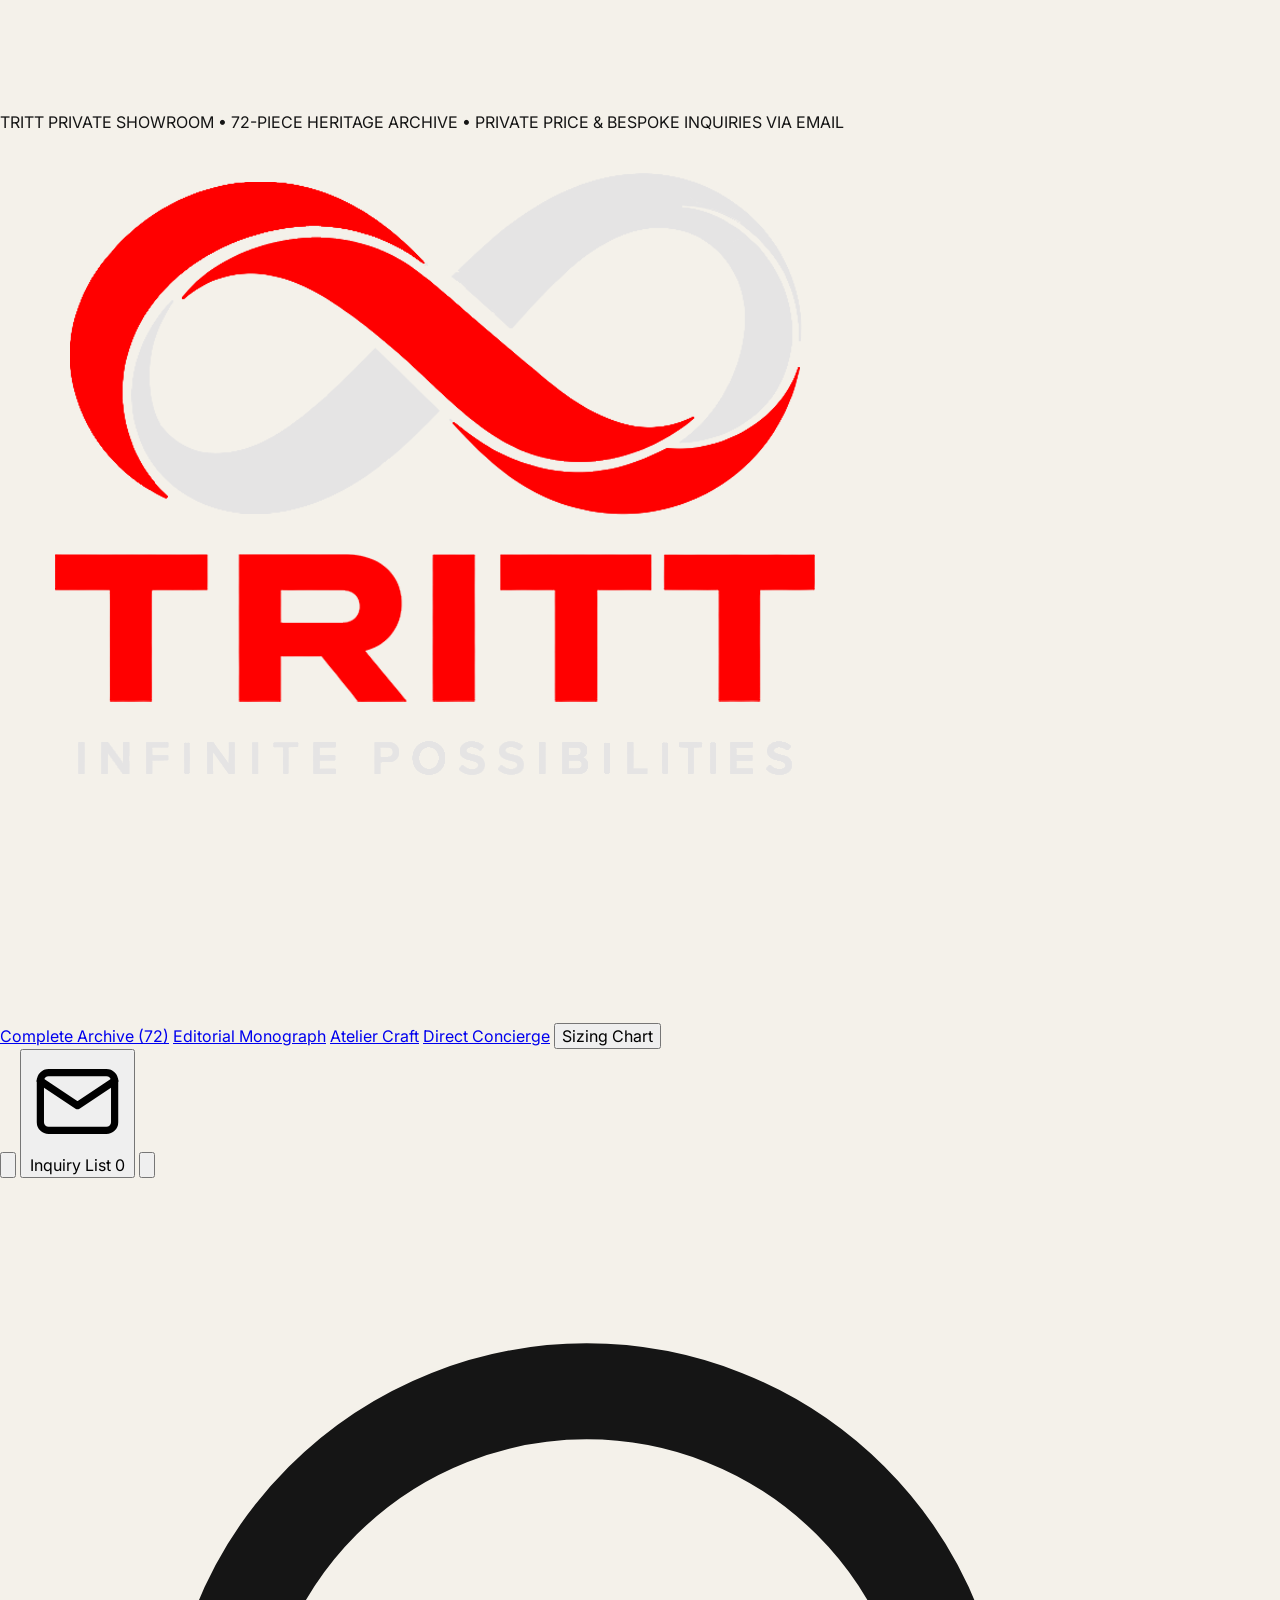
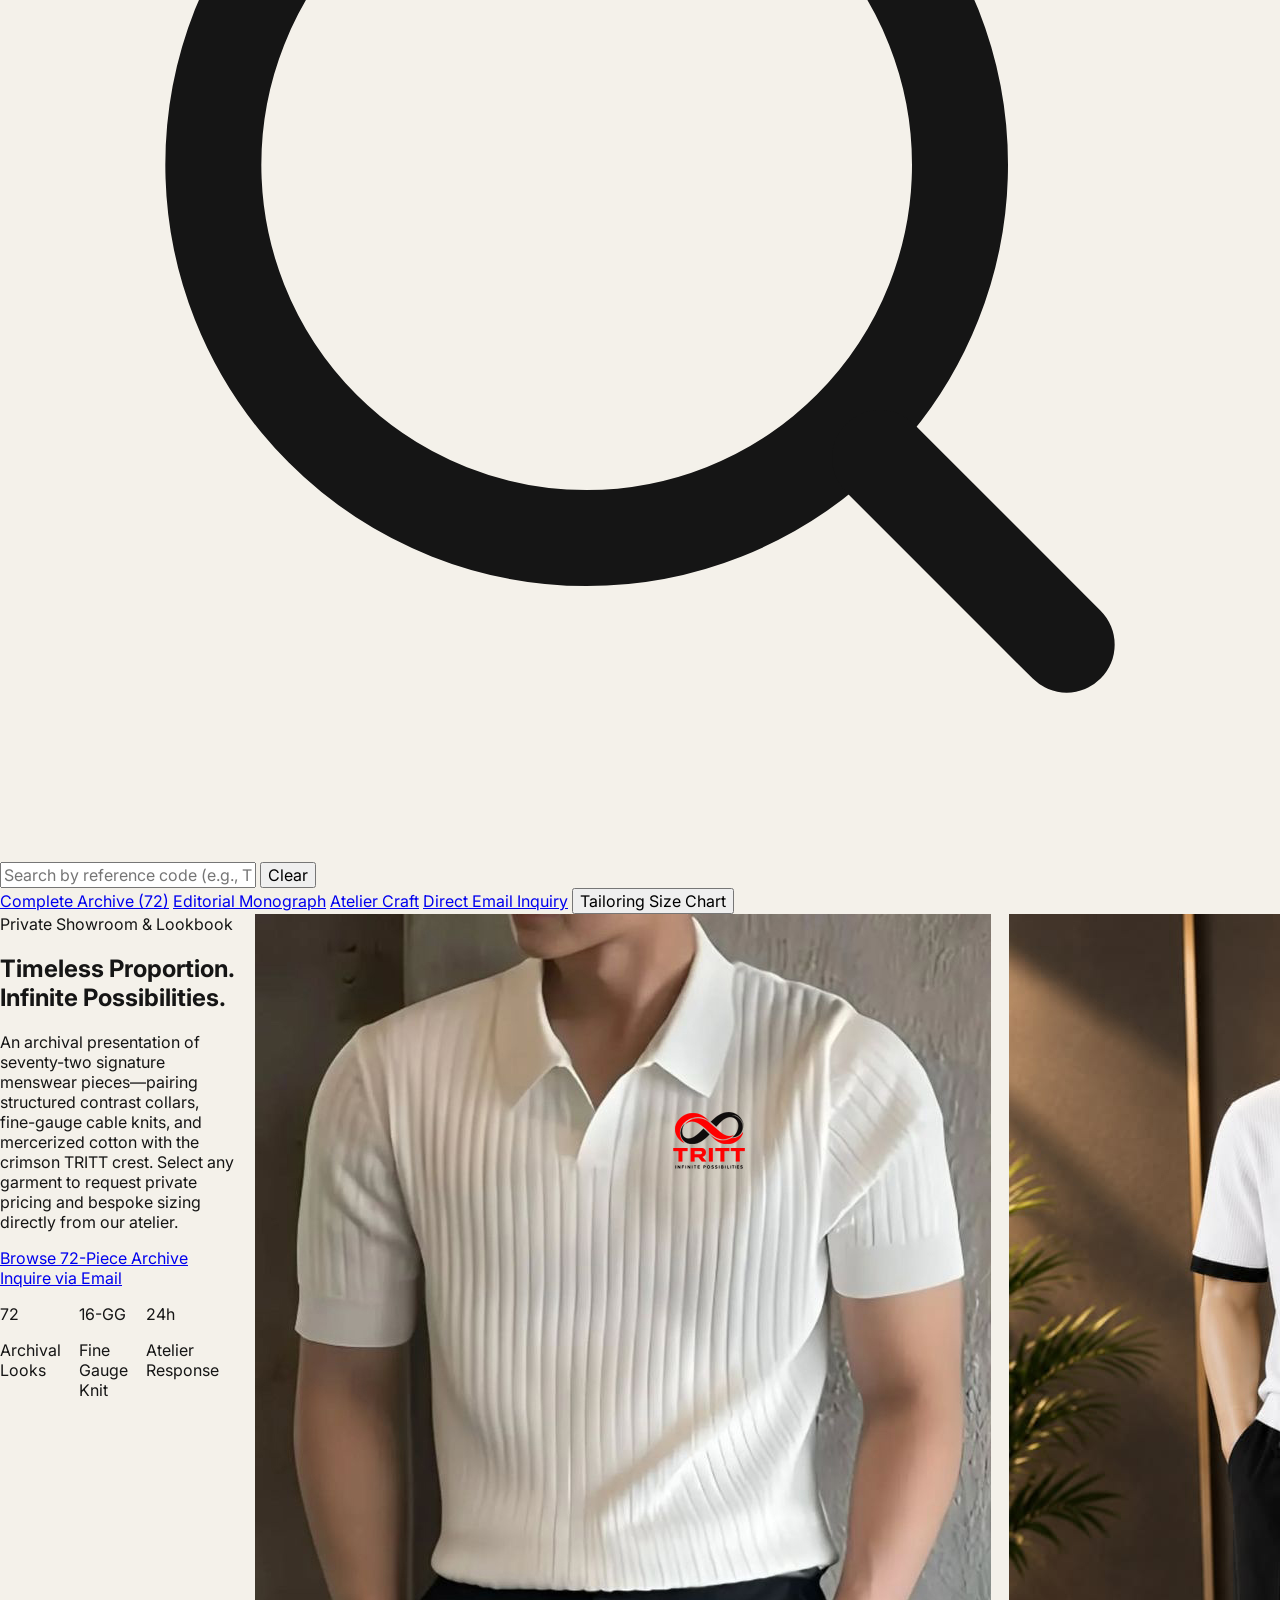
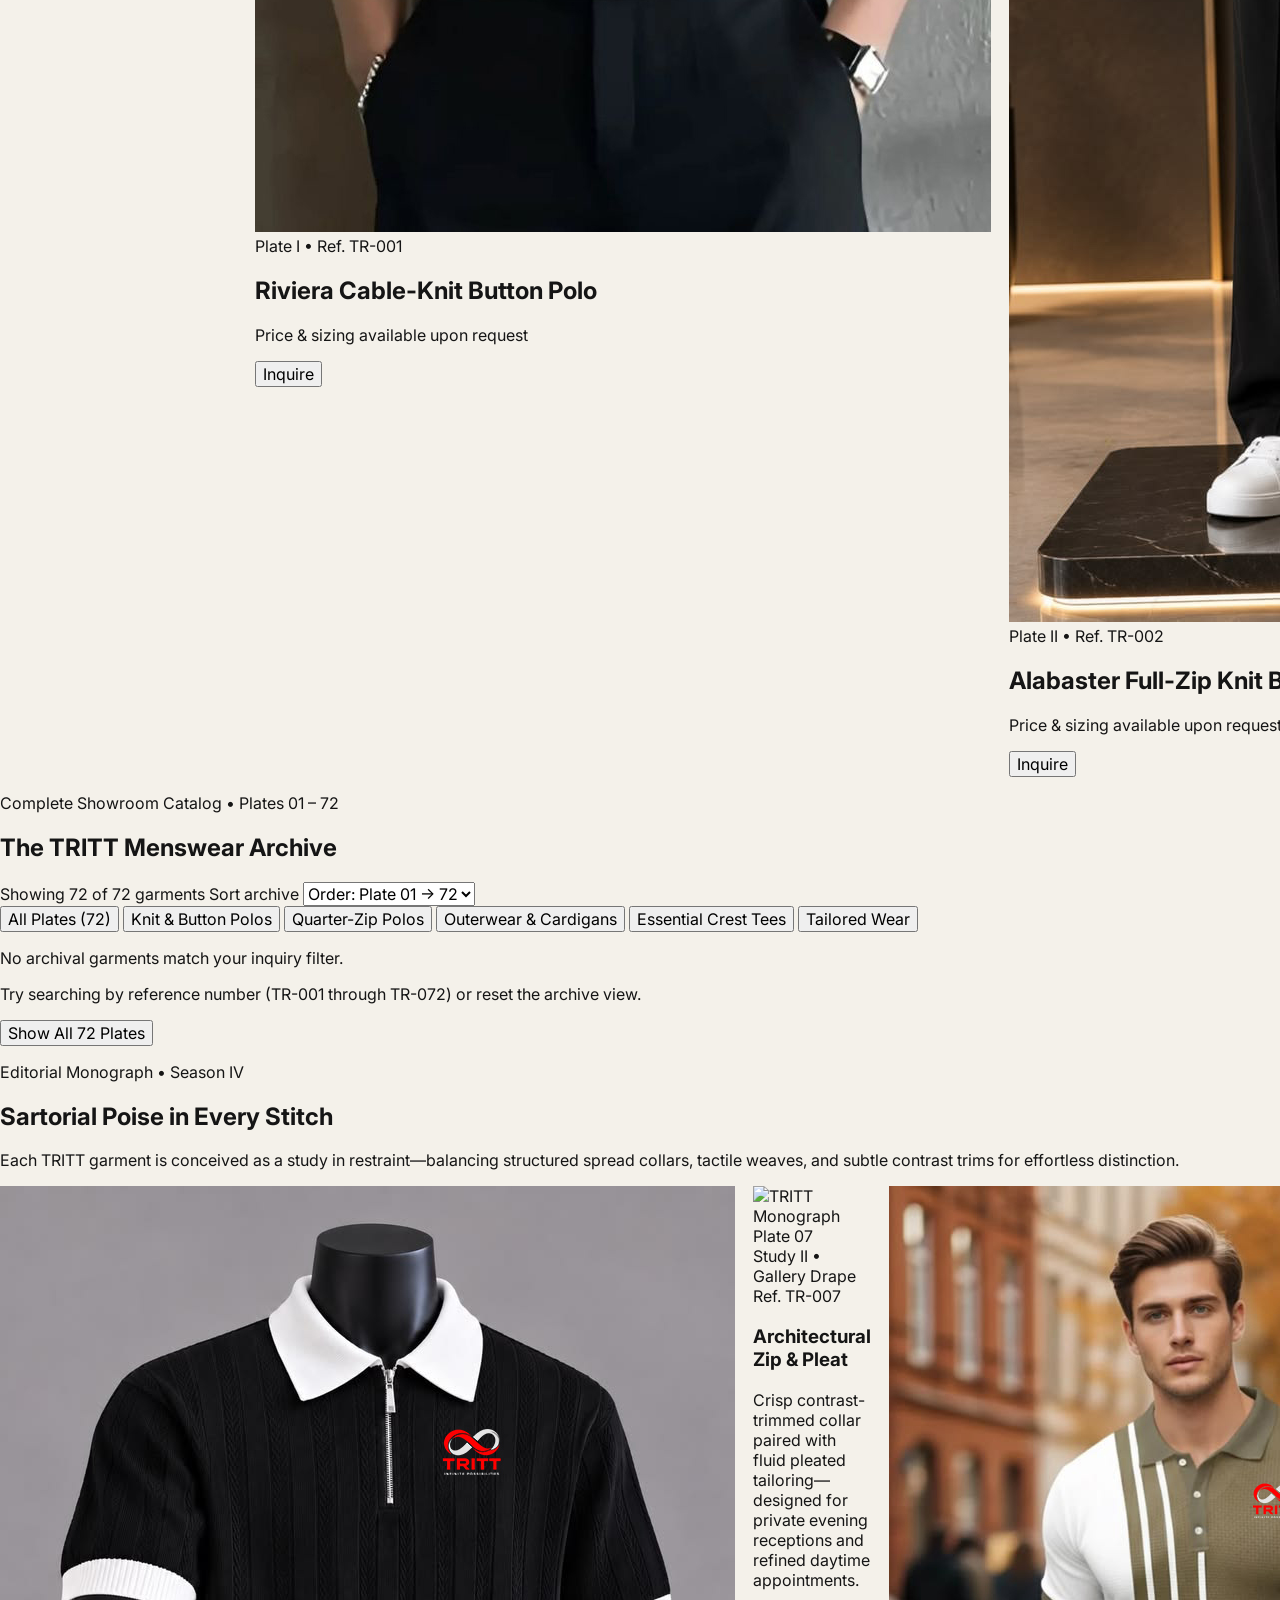
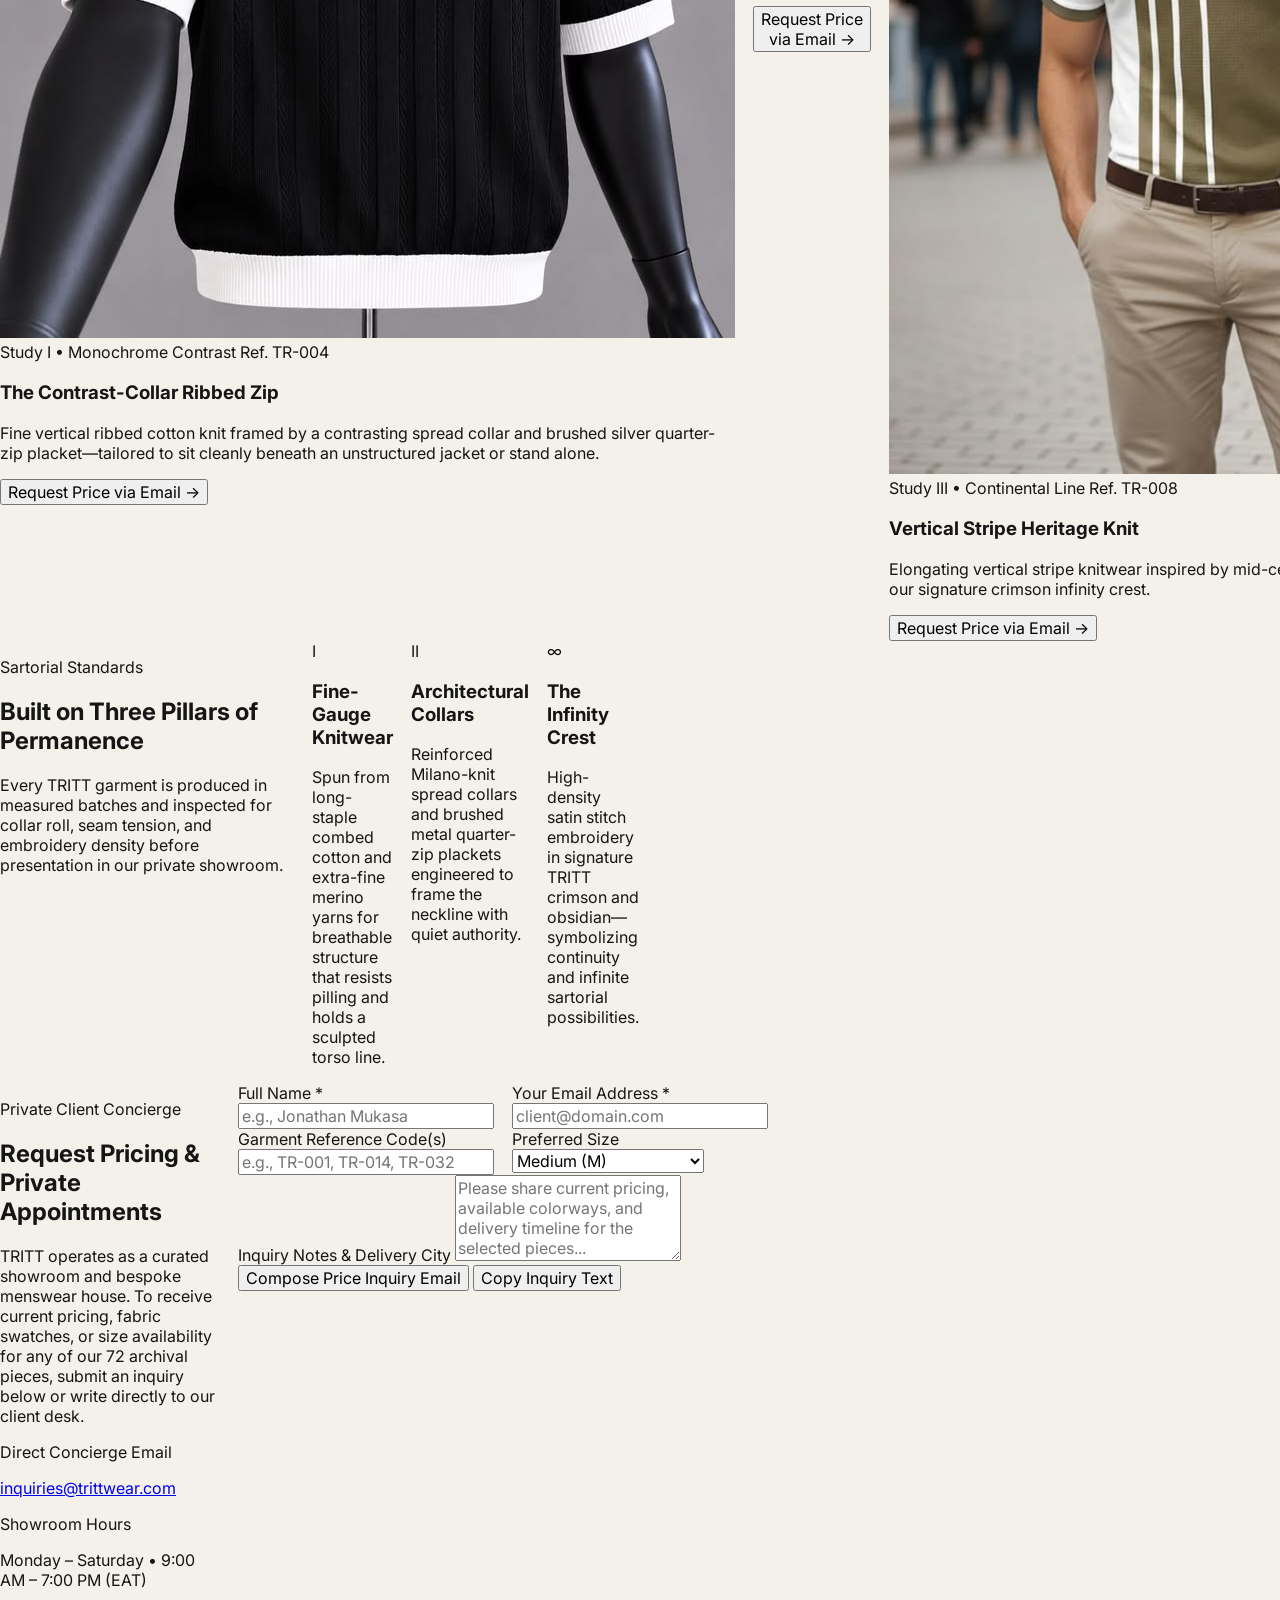
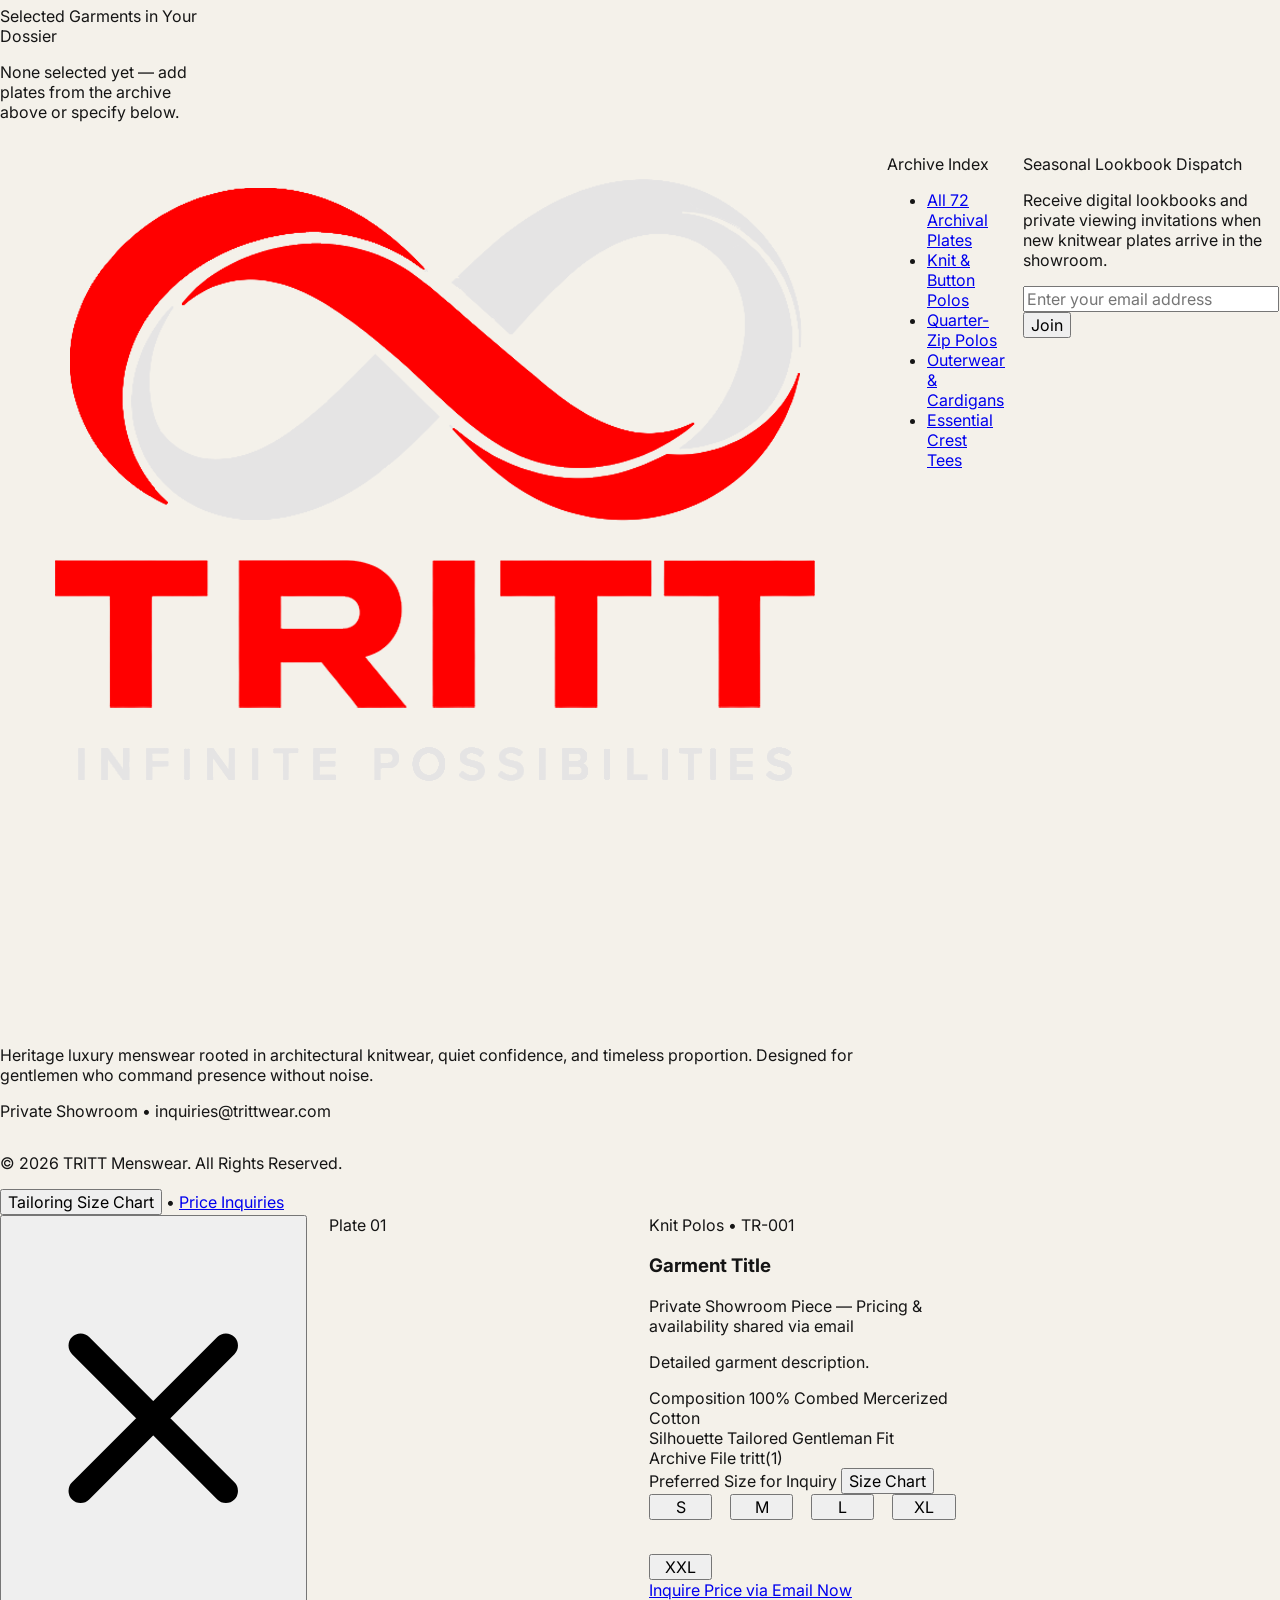
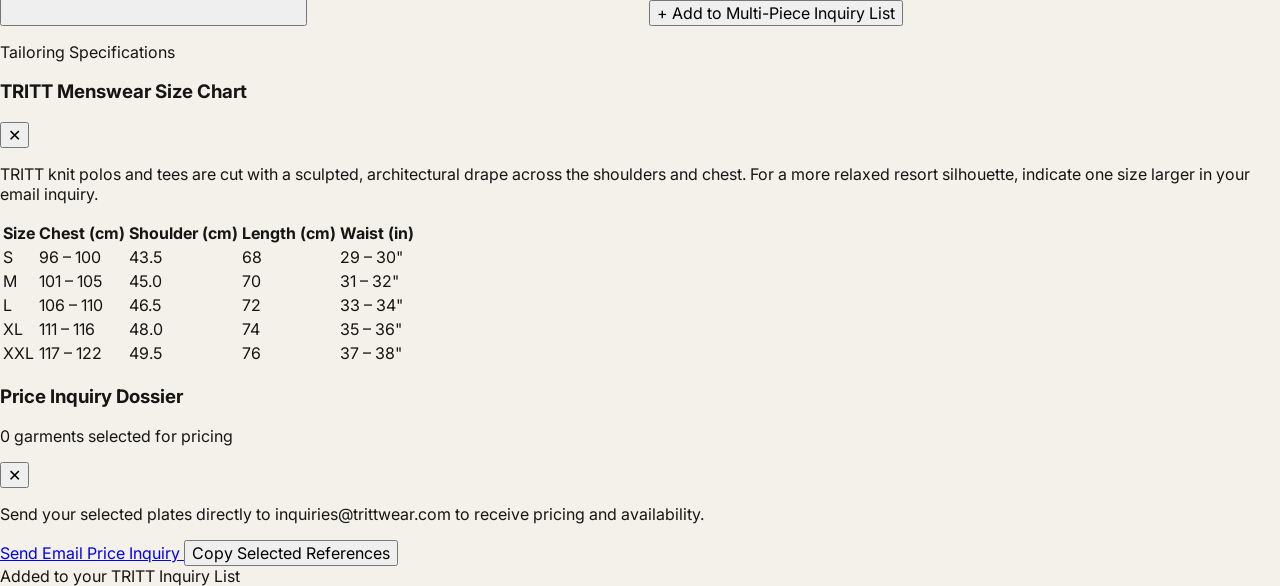
==== commit b8422451: "Update links to index.html" ====
--- a/index.html
+++ b/index.html
@@ -1,41 +1,1279 @@
 <!DOCTYPE html>
-<html lang="en">
+<html lang="en" class="scroll-smooth">
 <head>
-  <meta charset="UTF-8"><meta name="viewport" content="width=device-width,initial-scale=1">
-  <title>TRITT — Menswear Wear Archive</title>
-  <link rel="stylesheet" href="styles.css">
-  <link rel="icon" type="image/png" href="tritt-logo.png">
+  <meta charset="UTF-8" />
+  <meta name="viewport" content="width=device-width, initial-scale=1.0" />
+  <meta name="theme-color" content="#151515" />
+  <title>TRITT — Infinite Possibilities | Luxury Menswear Archive</title>
+  <link rel="stylesheet" href="styles.css" />
+  <link rel="preconnect" href="https://fonts.googleapis.com" />
+  <link rel="preconnect" href="https://fonts.gstatic.com" crossorigin />
+  <link href="https://fonts.googleapis.com/css2?family=Cormorant+Garamond:wght@400;500;600&family=Inter:wght@400;500;600;700&display=swap" rel="stylesheet" />
+  <link rel="icon" type="image/png" href="tritt-logo.png" />
+  <link rel="shortcut icon" type="image/png" href="tritt-logo.png" />
+  <link rel="apple-touch-icon" href="tritt-logo.png" />
 </head>
-<body>
-  <div class="topbar">Private showroom · All TRITT archive pieces · Worldwide inquiries</div>
-  <header class="header">
-    <div class="nav">
-      <a class="brand" href="shop.html" aria-label="TRITT home"><img src="tritt-logo.png" alt="TRITT"></a>
-      <nav class="navlinks" id="mobilelinks"><a href="#collection" onclick="setFilter('all')">Wear Archive</a><a href="#collection" onclick="setFilter('polos')">Polos</a><a href="#collection" onclick="setFilter('zip-polos')">Zip Polos</a><a href="#collection" onclick="setFilter('outerwear')">Outerwear</a><a href="#private-inquiry">Inquiry</a></nav>
-      <div class="navsearch"><svg viewBox="0 0 24 24" aria-hidden="true"><circle cx="11" cy="11" r="6.5"></circle><path d="M16 16l5 5"></path></svg><input id="nav-search" type="search" placeholder="Search here" aria-label="Search the archive"></div>
-      <div class="actions">
-        <button class="iconbtn mobile-search" onclick="toggleSearch()" aria-label="Search"><svg viewBox="0 0 24 24"><circle cx="11" cy="11" r="6.5"></circle><path d="M16 16l5 5"></path></svg></button>
-        <button class="iconbtn bag" onclick="openDrawer()" aria-label="Open inquiry list"><svg viewBox="0 0 24 24"><path d="M6 8h12l-1 12H7L6 8Z"></path><path d="M9 9V6a3 3 0 0 1 6 0v3"></path></svg><span class="badge" id="badge">0</span></button>
-        <button class="iconbtn mobilemenu" onclick="toggleMenu()" aria-label="Open menu"><svg viewBox="0 0 24 24"><path d="M4 7h16M4 12h16M4 17h16"></path></svg></button>
-      </div>
-    </div>
-    <div class="searchbar" id="searchbar"><div class="searchwrap"><span>⌕</span><input id="search" type="search" placeholder="Search archive, reference, category or fabric"><button onclick="clearSearch()">Clear</button></div></div>
+<body class="bg-alabaster text-obsidian selection:bg-crimson selection:text-white overflow-x-hidden">
+
+  <!-- Top Editorial Showroom Dispatch Bar -->
+  <div class="bg-obsidian text-alabaster font-label text-[10px] sm:text-[11px] tracking-[0.22em] uppercase py-2.5 px-4 text-center border-b border-charcoal">
+    <span>TRITT PRIVATE SHOWROOM • 72-PIECE HERITAGE ARCHIVE • PRIVATE PRICE & BESPOKE INQUIRIES VIA EMAIL</span>
+  </div>
+
+  <!-- Minimalist Architectural Header -->
+  <header class="sticky top-0 z-40 bg-alabaster/95 backdrop-blur-xs border-b hairline">
+    <div class="max-w-[1440px] mx-auto px-4 sm:px-8 lg:px-12 h-20 flex items-center justify-between gap-4">
+      
+      <!-- Brand Logo -->
+      <a href="./index.html" class="flex items-center gap-3 group focus:outline-none" aria-label="TRITT Home">
+        <img src="tritt-logo.png" alt="TRITT — Infinite Possibilities" class="h-14 sm:h-16 w-auto object-contain" />
+      </a>
+
+      <!-- Desktop Navigation -->
+      <nav class="hidden lg:flex items-center gap-8 font-label text-[11px] font-semibold tracking-[0.18em] uppercase text-charcoal">
+        <a href="#collection" onclick="setFilter('all')" class="hover:text-crimson transition-colors py-1">Complete Archive (72)</a>
+        <a href="#lookbook" class="hover:text-crimson transition-colors py-1">Editorial Monograph</a>
+        <a href="#craftsmanship" class="hover:text-crimson transition-colors py-1">Atelier Craft</a>
+        <a href="#private-inquiry" class="hover:text-crimson transition-colors py-1">Direct Concierge</a>
+        <button onclick="openSizingModal()" class="hover:text-crimson transition-colors py-1 uppercase tracking-[0.18em]">Sizing Chart</button>
+      </nav>
+
+      <!-- Header Utility Actions -->
+      <div class="flex items-center gap-2.5 sm:gap-3.5">
+        <!-- Search Toggle -->
+        <button onclick="toggleSearchBar()" class="p-2.5 rounded-lg text-obsidian hover:bg-oatmeal border border-transparent hover:border-[#DED9CF] transition-colors" aria-label="Search Garments" title="Search archive">
+          <svg class="w-4 h-4" fill="none" stroke="currentColor" stroke-width="1.8" viewBox="0 0 24 24">
+            <circle cx="11" cy="11" r="7"></circle>
+            <path d="M20 20l-3.5-3.5" stroke-linecap="round"></path>
+          </svg>
+        </button>
+
+        <!-- Private Inquiry Dossier Trigger -->
+        <button onclick="toggleInquiryDrawer(true)" class="flex items-center gap-2.5 bg-obsidian text-alabaster hover:bg-charcoal px-3.5 sm:px-4 py-2.5 rounded-lg font-label text-[11px] font-semibold tracking-[0.14em] uppercase transition-colors">
+          <svg class="w-4 h-4" fill="none" stroke="currentColor" stroke-width="1.75" viewBox="0 0 24 24">
+            <rect x="3" y="5" width="18" height="14" rx="2"></rect>
+            <path d="M3 7l9 6 9-6" stroke-linecap="round" stroke-linejoin="round"></path>
+          </svg>
+          <span class="hidden sm:inline">Inquiry List</span>
+          <span id="inquiry-badge" class="inline-flex items-center justify-center bg-crimson text-white text-[10px] font-bold w-5 h-5 rounded-full">0</span>
+        </button>
+
+        <!-- Mobile Menu Button -->
+        <button onclick="toggleMobileMenu()" class="lg:hidden p-2.5 rounded-lg hover:bg-oatmeal text-obsidian" aria-label="Toggle Menu">
+          <svg class="w-5 h-5" fill="none" stroke="currentColor" stroke-width="1.8" viewBox="0 0 24 24">
+            <path stroke-linecap="round" d="M4 7h16M4 12h16M4 17h16"></path>
+          </svg>
+        </button>
+      </div>
+    </div>
+
+    <!-- Expandable Search Bar -->
+    <div id="header-search-bar" class="hidden border-t hairline bg-oatmeal/90 px-4 sm:px-8 lg:px-12 py-3.5">
+      <div class="max-w-3xl mx-auto flex items-center gap-3">
+        <svg class="w-4 h-4 text-muted shrink-0" fill="none" stroke="currentColor" stroke-width="1.8" viewBox="0 0 24 24">
+          <circle cx="11" cy="11" r="7"></circle>
+          <path d="M20 20l-3.5-3.5" stroke-linecap="round"></path>
+        </svg>
+        <input
+          id="catalog-search-input"
+          type="text"
+          oninput="handleSearchInput(this.value)"
+          placeholder="Search by reference code (e.g., TR-001, TR-045), silhouette, or fabric..."
+          class="w-full bg-transparent font-classic-body text-sm text-obsidian placeholder:text-muted focus:outline-none"
+        />
+        <button onclick="clearSearch()" class="font-label text-[11px] uppercase tracking-wider text-muted hover:text-obsidian px-2 py-1">Clear</button>
+      </div>
+    </div>
+
+    <!-- Mobile Navigation Drawer -->
+    <div id="mobile-nav" class="hidden lg:hidden border-t hairline bg-alabaster px-6 py-5 space-y-3 font-label text-[11px] font-semibold tracking-[0.18em] uppercase">
+      <a href="#collection" onclick="setFilter('all'); toggleMobileMenu()" class="block py-2 border-b hairline">Complete Archive (72)</a>
+      <a href="#lookbook" onclick="toggleMobileMenu()" class="block py-2 border-b hairline">Editorial Monograph</a>
+      <a href="#craftsmanship" onclick="toggleMobileMenu()" class="block py-2 border-b hairline">Atelier Craft</a>
+      <a href="#private-inquiry" onclick="toggleMobileMenu()" class="block py-2 border-b hairline text-crimson">Direct Email Inquiry</a>
+      <button onclick="openSizingModal(); toggleMobileMenu()" class="block py-2 uppercase tracking-[0.18em] text-left w-full">Tailoring Size Chart</button>
+    </div>
   </header>
-  <section class="hero">
-    <div class="hero-copy"><span class="eyebrow">TRITT Wear Archive 2026</span><h1>Modern Men.<em>Infinite Style.</em></h1><p>Explore every TRITT piece in the complete menswear archive. Browse knitwear, polos, outerwear and tailored looks, then select pieces for a private price inquiry.</p><div class="herobtns"><a class="primary" href="#collection">Explore every photo</a><a class="secondary" href="#private-inquiry">Private inquiry</a></div></div>
-    <div class="hero-images"><div class="hero-card"><img src="tritt(1).jpg" alt="TRITT archive look 1"><div class="hero-caption"><span class="eyebrow">Plate 01</span><h3>Signature Riviera Polo</h3><button onclick="openModal(1)">Inquire</button></div></div><div class="hero-card"><img src="tritt(2).jpg" alt="TRITT archive look 2"><div class="hero-caption"><span class="eyebrow">Plate 02</span><h3>Alabaster Knit Blouson</h3><button onclick="openModal(2)">Inquire</button></div></div></div>
+
+  <!-- Full-Height Architectural Hero Section -->
+  <section class="border-b hairline">
+    <div class="max-w-[1440px] mx-auto grid grid-cols-1 lg:grid-cols-12 min-h-[80vh]">
+      
+      <!-- Left Classic Editorial Column -->
+      <div class="lg:col-span-5 flex flex-col justify-between p-6 sm:p-10 lg:p-14 xl:p-16 border-b lg:border-b-0 lg:border-r hairline bg-alabaster">
+        <div class="space-y-6 my-auto">
+          <div class="inline-flex items-center gap-2.5 px-3.5 py-1.5 rounded-full bg-oatmeal border hairline font-label text-[10px] font-semibold tracking-[0.22em] uppercase text-charcoal">
+            <span class="w-1.5 h-1.5 rounded-full bg-crimson"></span>
+            <span>Private Showroom & Lookbook</span>
+          </div>
+
+          <h1 class="font-editorial text-5xl sm:text-6xl xl:text-[66px] font-medium leading-[1.03] tracking-tight text-obsidian">
+            Timeless Proportion.<br />
+            <span class="italic font-normal text-charcoal">Infinite Possibilities.</span>
+          </h1>
+
+          <p class="font-classic-body text-sm sm:text-[15px] text-muted leading-relaxed max-w-md">
+            An archival presentation of seventy-two signature menswear pieces—pairing structured contrast collars, fine-gauge cable knits, and mercerized cotton with the crimson TRITT crest. Select any garment to request private pricing and bespoke sizing directly from our atelier.
+          </p>
+
+          <div class="pt-2 flex flex-wrap items-center gap-3.5">
+            <a href="#collection" class="inline-flex items-center justify-center px-7 py-4 rounded-xl bg-obsidian text-alabaster font-label text-[11px] font-semibold tracking-[0.18em] uppercase hover:bg-charcoal transition-colors">
+              Browse 72-Piece Archive
+            </a>
+            <a href="#private-inquiry" class="inline-flex items-center justify-center px-6 py-4 rounded-xl bg-oatmeal text-obsidian border hairline font-label text-[11px] font-semibold tracking-[0.18em] uppercase hover:bg-sandstone transition-colors">
+              Inquire via Email
+            </a>
+          </div>
+        </div>
+
+        <!-- Architectural Showroom Metrics -->
+        <div class="pt-10 mt-10 border-t hairline grid grid-cols-3 gap-4">
+          <div>
+            <p class="font-editorial text-3xl sm:text-4xl font-semibold text-obsidian">72</p>
+            <p class="font-label text-[10px] uppercase tracking-[0.16em] text-muted mt-0.5">Archival Looks</p>
+          </div>
+          <div>
+            <p class="font-editorial text-3xl sm:text-4xl font-semibold text-obsidian">16-GG</p>
+            <p class="font-label text-[10px] uppercase tracking-[0.16em] text-muted mt-0.5">Fine Gauge Knit</p>
+          </div>
+          <div>
+            <p class="font-editorial text-3xl sm:text-4xl font-semibold text-obsidian">24h</p>
+            <p class="font-label text-[10px] uppercase tracking-[0.16em] text-muted mt-0.5">Atelier Response</p>
+          </div>
+        </div>
+      </div>
+
+      <!-- Right Split Garment Showcase (Referencing local tritt(1) & tritt(2)) -->
+      <div class="lg:col-span-7 grid grid-cols-1 sm:grid-cols-2 bg-oatmeal">
+        
+        <!-- Hero Look 01: tritt(1) -->
+        <div class="relative group overflow-hidden border-b sm:border-b-0 sm:border-r hairline aspect-[3/4] sm:aspect-auto">
+          <img
+            src="tritt(1).jpg"
+            data-index="1"
+            alt="TRITT Archival Look 01 — tritt(1)"
+            onerror="handleSmartImageFallback(this, 1, 'TR-001 • Riviera Cable-Knit')"
+            class="w-full h-full object-cover object-top transition-transform duration-700 group-hover:scale-[1.03]"
+          />
+          <div class="absolute inset-x-4 bottom-4 bg-alabaster/95 backdrop-blur-xs border hairline rounded-xl p-4 flex items-center justify-between gap-3">
+            <div>
+              <span class="font-label text-[10px] font-bold tracking-[0.18em] uppercase text-crimson">Plate I • Ref. TR-001</span>
+              <h2 class="font-editorial text-xl font-semibold text-obsidian leading-tight mt-0.5">Riviera Cable-Knit Button Polo</h2>
+              <p class="font-classic-body italic text-xs text-muted mt-0.5">Price & sizing available upon request</p>
+            </div>
+            <button onclick="openProductModal(1)" class="px-3.5 py-2.5 rounded-lg bg-obsidian text-alabaster font-label text-[10px] font-semibold tracking-[0.15em] uppercase hover:bg-crimson transition-colors shrink-0">
+              Inquire
+            </button>
+          </div>
+        </div>
+
+        <!-- Hero Look 02: tritt(2) -->
+        <div class="relative group overflow-hidden aspect-[3/4] sm:aspect-auto">
+          <img
+            src="tritt(2).jpg"
+            data-index="2"
+            alt="TRITT Archival Look 02 — tritt(2)"
+            onerror="handleSmartImageFallback(this, 2, 'TR-002 • Alabaster Knit Blouson')"
+            class="w-full h-full object-cover object-top transition-transform duration-700 group-hover:scale-[1.03]"
+          />
+          <div class="absolute inset-x-4 bottom-4 bg-alabaster/95 backdrop-blur-xs border hairline rounded-xl p-4 flex items-center justify-between gap-3">
+            <div>
+              <span class="font-label text-[10px] font-bold tracking-[0.18em] uppercase text-crimson">Plate II • Ref. TR-002</span>
+              <h2 class="font-editorial text-xl font-semibold text-obsidian leading-tight mt-0.5">Alabaster Full-Zip Knit Blouson</h2>
+              <p class="font-classic-body italic text-xs text-muted mt-0.5">Price & sizing available upon request</p>
+            </div>
+            <button onclick="openProductModal(2)" class="px-3.5 py-2.5 rounded-lg bg-obsidian text-alabaster font-label text-[10px] font-semibold tracking-[0.15em] uppercase hover:bg-crimson transition-colors shrink-0">
+              Inquire
+            </button>
+          </div>
+        </div>
+
+      </div>
+    </div>
   </section>
-  <main class="archive" id="collection">
-    <div class="sectionhead"><div><span class="eyebrow">Complete photograph collection</span><h2>The Wear Archive</h2></div><div class="archive-tools"><span id="count"></span><select class="sort" onchange="handleSort(this.value)"><option value="plate">Plate 01–72</option><option value="desc">Plate 72–01</option><option value="name">Name A–Z</option></select></div></div>
-    <div class="filters"><button class="filter active" data-filter="all">All 72</button><button class="filter" data-filter="polos">Knit & Button Polos</button><button class="filter" data-filter="zip-polos">Quarter-Zip Polos</button><button class="filter" data-filter="outerwear">Outerwear & Cardigans</button><button class="filter" data-filter="tees">Crest Tees</button><button class="filter" data-filter="tailored">Tailored Wear</button></div>
-    <div class="grid" id="grid"></div><div class="empty" id="empty"><h2>No matching pieces found</h2><button class="primary" onclick="clearSearch();setFilter('all')">Show complete archive</button></div>
-  </main>
-  <section class="story"><div class="storyinner"><div><span class="eyebrow">TRITT standard</span><h2>Made to distinguish.</h2></div><div class="pillars"><article class="pillar"><span class="eyebrow">01</span><h3>Fine-Gauge Knitwear</h3><p>Soft, structured fabrics selected for clean drape and lasting comfort.</p></article><article class="pillar"><span class="eyebrow">02</span><h3>Architectural Proportion</h3><p>Defined collars, measured silhouettes and considered finishing on every piece.</p></article><article class="pillar"><span class="eyebrow">03</span><h3>The Infinity Crest</h3><p>The unmistakable TRITT mark represents craft, confidence and infinite possibility.</p></article></div></div></section>
-  <section class="inquiry-section" id="private-inquiry"><div><span class="eyebrow">Private client concierge</span><h2>Request availability & price.</h2><p>Send one piece or build a multi-piece dossier directly from the archive.</p><p><strong>Selected pieces:</strong><br><span id="summary">No pieces selected</span></p></div><form class="inquiryform" onsubmit="handleInquiry(event)"><div class="row"><div class="field"><label for="name">Full name *</label><input id="name" required></div><div class="field"><label for="email">Email *</label><input id="email" type="email" required></div></div><div class="row"><div class="field"><label for="refs">Reference codes</label><input id="refs" placeholder="TR-001, TR-014"></div><div class="field"><label for="preferredsize">Size</label><select id="preferredsize"><option>S</option><option selected>M</option><option>L</option><option>XL</option><option>XXL</option><option>Bespoke</option></select></div></div><div class="field"><label for="notes">Inquiry notes</label><textarea id="notes" rows="5" placeholder="Please share pricing, availability and delivery details."></textarea></div><div class="formbuttons"><button class="primary" type="submit">Send email inquiry</button><button class="secondary" type="button" onclick="copyInquiry()">Copy inquiry</button></div></form></section>
-  <footer class="footer"><div class="footerinner"><div class="footergrid"><div><img src="tritt-logo.png" alt="TRITT"><p>Luxury menswear, contemporary confidence and timeless proportion.</p></div><div><b>Archive</b><p><a href="#collection" onclick="setFilter('all')">All 72 pieces</a></p><p><a href="#collection" onclick="setFilter('polos')">Polos</a></p><p><a href="#collection" onclick="setFilter('outerwear')">Outerwear</a></p></div><div><b>Contact</b><p><a href="mailto:inquiries@trittwear.com">inquiries@trittwear.com</a></p></div></div><p>© 2026 TRITT Menswear</p></div></footer>
-  <div class="modalback" id="modalback" onclick="closeModal()"></div><div class="modal" id="modal"><button class="close" onclick="closeModal()">×</button><div class="modalimg"><img id="modalimg" alt="TRITT piece"></div><div class="modalcopy"><span class="eyebrow" id="modalref"></span><h2 id="modaltitle"></h2><p id="modalfabric"></p><p>Private showroom piece · Pricing via email</p><label><strong>Preferred size</strong></label><div class="sizes"><button onclick="selectSize('S')">S</button><button class="active" onclick="selectSize('M')">M</button><button onclick="selectSize('L')">L</button><button onclick="selectSize('XL')">XL</button><button onclick="selectSize('XXL')">XXL</button></div><div class="modalactions"><a class="primary" id="modalmailto">Inquire by email</a><button class="secondary" onclick="addModalToInquiry()">Add to inquiry list</button></div></div></div>
-  <div class="drawerback" id="drawerback" onclick="closeDrawer()"></div><aside class="drawer" id="drawer"><div class="drawerhead"><h2>Inquiry list</h2><p id="drawercount">0 selected</p><button class="close" onclick="closeDrawer()">×</button></div><div class="draweritems" id="draweritems"></div><div class="drawerfoot"><a class="primary" id="drawermail">Send email inquiry</a><br><br><button class="secondary" onclick="copyDossier()">Copy selected references</button></div></aside>
-  <div class="toast" id="toast"></div>
-  <script src="app.js"></script>
+
+  <!-- Main 72-Piece Interactive Showroom Catalog -->
+  <section id="collection" class="py-16 sm:py-24 max-w-[1440px] mx-auto px-4 sm:px-8 lg:px-12">
+    
+    <!-- Section Heading & View Controls -->
+    <div class="flex flex-col md:flex-row md:items-end justify-between gap-6 pb-8 border-b hairline">
+      <div>
+        <p class="font-label text-[11px] font-semibold tracking-[0.22em] uppercase text-crimson mb-2">Complete Showroom Catalog • Plates 01 – 72</p>
+        <h2 class="font-editorial text-4xl sm:text-5xl font-medium text-obsidian tracking-tight">The TRITT Menswear Archive</h2>
+      </div>
+
+      <div class="flex flex-wrap items-center gap-3">
+        <span id="visible-count-label" class="font-label text-[11px] text-muted tracking-wider uppercase mr-2">Showing 72 of 72 garments</span>
+        <label for="sort-select" class="sr-only">Sort archive</label>
+        <select id="sort-select" onchange="handleSortChange(this.value)" class="bg-oatmeal border hairline rounded-xl px-4 py-2.5 font-label text-[11px] font-semibold tracking-wider uppercase text-obsidian focus:outline-none focus:border-obsidian cursor-pointer">
+          <option value="plate-asc">Order: Plate 01 → 72</option>
+          <option value="plate-desc">Order: Plate 72 → 01</option>
+          <option value="name-asc">Title: A – Z</option>
+        </select>
+      </div>
+    </div>
+
+    <!-- Category Filter Pills -->
+    <div class="py-6 flex items-center gap-2.5 overflow-x-auto no-scrollbar border-b hairline" id="filter-bar">
+      <button data-filter="all" onclick="setFilter('all')" class="filter-pill px-4 py-2.5 rounded-xl font-label text-[11px] font-semibold tracking-[0.14em] uppercase transition-colors shrink-0 bg-obsidian text-alabaster">
+        All Plates (72)
+      </button>
+      <button data-filter="polos" onclick="setFilter('polos')" class="filter-pill px-4 py-2.5 rounded-xl font-label text-[11px] font-semibold tracking-[0.14em] uppercase transition-colors shrink-0 bg-oatmeal text-obsidian border hairline hover:bg-sandstone">
+        Knit & Button Polos
+      </button>
+      <button data-filter="zip-polos" onclick="setFilter('zip-polos')" class="filter-pill px-4 py-2.5 rounded-xl font-label text-[11px] font-semibold tracking-[0.14em] uppercase transition-colors shrink-0 bg-oatmeal text-obsidian border hairline hover:bg-sandstone">
+        Quarter-Zip Polos
+      </button>
+      <button data-filter="outerwear" onclick="setFilter('outerwear')" class="filter-pill px-4 py-2.5 rounded-xl font-label text-[11px] font-semibold tracking-[0.14em] uppercase transition-colors shrink-0 bg-oatmeal text-obsidian border hairline hover:bg-sandstone">
+        Outerwear & Cardigans
+      </button>
+      <button data-filter="tees" onclick="setFilter('tees')" class="filter-pill px-4 py-2.5 rounded-xl font-label text-[11px] font-semibold tracking-[0.14em] uppercase transition-colors shrink-0 bg-oatmeal text-obsidian border hairline hover:bg-sandstone">
+        Essential Crest Tees
+      </button>
+      <button data-filter="tailored" onclick="setFilter('tailored')" class="filter-pill px-4 py-2.5 rounded-xl font-label text-[11px] font-semibold tracking-[0.14em] uppercase transition-colors shrink-0 bg-oatmeal text-obsidian border hairline hover:bg-sandstone">
+        Tailored Wear
+      </button>
+    </div>
+
+    <!-- 72-Piece Garment Grid -->
+    <div id="product-grid" class="pt-10 grid grid-cols-1 sm:grid-cols-2 lg:grid-cols-3 xl:grid-cols-4 gap-x-6 gap-y-11">
+      <!-- Rendered dynamically from local tritt(1) through tritt(72) -->
+    </div>
+
+    <!-- Empty Search State -->
+    <div id="empty-state" class="hidden py-20 text-center space-y-4">
+      <p class="font-editorial text-3xl text-obsidian">No archival garments match your inquiry filter.</p>
+      <p class="font-classic-body text-sm text-muted">Try searching by reference number (TR-001 through TR-072) or reset the archive view.</p>
+      <button onclick="resetAllFilters()" class="px-6 py-3 rounded-xl bg-obsidian text-alabaster font-label text-[11px] font-semibold tracking-[0.16em] uppercase">
+        Show All 72 Plates
+      </button>
+    </div>
+  </section>
+
+  <!-- Editorial Monograph Section (Showcasing Plates 04, 07, 08) -->
+  <section id="lookbook" class="bg-oatmeal border-y hairline py-20 sm:py-28">
+    <div class="max-w-[1440px] mx-auto px-4 sm:px-8 lg:px-12">
+      <div class="max-w-2xl mb-14">
+        <p class="font-label text-[11px] font-semibold tracking-[0.22em] uppercase text-crimson mb-2">Editorial Monograph • Season IV</p>
+        <h2 class="font-editorial text-4xl sm:text-5xl font-medium text-obsidian leading-tight">Sartorial Poise in Every Stitch</h2>
+        <p class="font-classic-body text-sm sm:text-base text-muted mt-3 leading-relaxed">
+          Each TRITT garment is conceived as a study in restraint—balancing structured spread collars, tactile weaves, and subtle contrast trims for effortless distinction.
+        </p>
+      </div>
+
+      <div class="grid grid-cols-1 lg:grid-cols-12 gap-8 items-start">
+        
+        <!-- Monograph Feature 01: tritt(4) -->
+        <div class="lg:col-span-5 bg-alabaster border hairline rounded-2xl overflow-hidden">
+          <div class="aspect-[3/4] overflow-hidden bg-sandstone">
+            <img
+              src="tritt(4).jpg"
+              alt="TRITT Monograph Plate 04"
+              onerror="handleSmartImageFallback(this, 4, 'TR-004 • Monochrome Form')"
+              class="w-full h-full object-cover object-top"
+            />
+          </div>
+          <div class="p-6 sm:p-8 space-y-3">
+            <div class="flex items-center justify-between font-label text-[10px] font-bold tracking-[0.18em] uppercase">
+              <span class="text-olive">Study I • Monochrome Contrast</span>
+              <span class="text-muted">Ref. TR-004</span>
+            </div>
+            <h3 class="font-editorial text-2xl sm:text-3xl font-semibold text-obsidian">The Contrast-Collar Ribbed Zip</h3>
+            <p class="font-classic-body text-xs sm:text-sm text-muted leading-relaxed">
+              Fine vertical ribbed cotton knit framed by a contrasting spread collar and brushed silver quarter-zip placket—tailored to sit cleanly beneath an unstructured jacket or stand alone.
+            </p>
+            <div class="pt-2 flex items-center gap-5">
+              <button onclick="openProductModal(4)" class="font-label text-[11px] font-semibold tracking-[0.16em] uppercase text-obsidian border-b border-obsidian pb-1 hover:text-crimson hover:border-crimson transition-colors">
+                Request Price via Email →
+              </button>
+            </div>
+          </div>
+        </div>
+
+        <!-- Monograph Feature 02 & 03: tritt(7) & tritt(8) -->
+        <div class="lg:col-span-7 grid grid-cols-1 sm:grid-cols-2 gap-8">
+          
+          <div class="bg-alabaster border hairline rounded-2xl overflow-hidden">
+            <div class="aspect-[3/4] overflow-hidden bg-sandstone">
+              <img
+                src="tritt (7).jpg"
+                alt="TRITT Monograph Plate 07"
+                onerror="handleSmartImageFallback(this, 7, 'TR-007 • Gallery Tailoring')"
+                class="w-full h-full object-cover object-top"
+              />
+            </div>
+            <div class="p-6 space-y-3">
+              <div class="flex items-center justify-between font-label text-[10px] font-bold tracking-[0.18em] uppercase">
+                <span class="text-olive">Study II • Gallery Drape</span>
+                <span class="text-muted">Ref. TR-007</span>
+              </div>
+              <h3 class="font-editorial text-2xl font-semibold text-obsidian">Architectural Zip & Pleat</h3>
+              <p class="font-classic-body text-xs sm:text-sm text-muted leading-relaxed">
+                Crisp contrast-trimmed collar paired with fluid pleated tailoring—designed for private evening receptions and refined daytime appointments.
+              </p>
+              <div class="pt-1">
+                <button onclick="openProductModal(7)" class="font-label text-[11px] font-semibold tracking-[0.16em] uppercase text-obsidian border-b border-obsidian pb-1 hover:text-crimson hover:border-crimson transition-colors">
+                  Request Price via Email →
+                </button>
+              </div>
+            </div>
+          </div>
+
+          <div class="bg-alabaster border hairline rounded-2xl overflow-hidden sm:mt-12">
+            <div class="aspect-[3/4] overflow-hidden bg-sandstone">
+              <img
+                src="tritt(8).jpg"
+                alt="TRITT Monograph Plate 08"
+                onerror="handleSmartImageFallback(this, 8, 'TR-008 • Continental Stripe')"
+                class="w-full h-full object-cover object-top"
+              />
+            </div>
+            <div class="p-6 space-y-3">
+              <div class="flex items-center justify-between font-label text-[10px] font-bold tracking-[0.18em] uppercase">
+                <span class="text-navy">Study III • Continental Line</span>
+                <span class="text-muted">Ref. TR-008</span>
+              </div>
+              <h3 class="font-editorial text-2xl font-semibold text-obsidian">Vertical Stripe Heritage Knit</h3>
+              <p class="font-classic-body text-xs sm:text-sm text-muted leading-relaxed">
+                Elongating vertical stripe knitwear inspired by mid-century European resort tailoring, finished with our signature crimson infinity crest.
+              </p>
+              <div class="pt-1">
+                <button onclick="openProductModal(8)" class="font-label text-[11px] font-semibold tracking-[0.16em] uppercase text-obsidian border-b border-obsidian pb-1 hover:text-crimson hover:border-crimson transition-colors">
+                  Request Price via Email →
+                </button>
+              </div>
+            </div>
+          </div>
+
+        </div>
+      </div>
+    </div>
+  </section>
+
+  <!-- Craftsmanship & Brand Pillars -->
+  <section id="craftsmanship" class="py-20 sm:py-28 max-w-[1440px] mx-auto px-4 sm:px-8 lg:px-12 border-b hairline">
+    <div class="grid grid-cols-1 lg:grid-cols-12 gap-12 items-center">
+      <div class="lg:col-span-4 space-y-5">
+        <p class="font-label text-[11px] font-semibold tracking-[0.22em] uppercase text-crimson">Sartorial Standards</p>
+        <h2 class="font-editorial text-4xl sm:text-5xl font-medium text-obsidian leading-tight">Built on Three Pillars of Permanence</h2>
+        <p class="font-classic-body text-sm text-muted leading-relaxed">
+          Every TRITT garment is produced in measured batches and inspected for collar roll, seam tension, and embroidery density before presentation in our private showroom.
+        </p>
+      </div>
+
+      <div class="lg:col-span-8 grid grid-cols-1 md:grid-cols-3 gap-6">
+        <div class="p-7 rounded-2xl bg-oatmeal border hairline space-y-4">
+          <div class="w-10 h-10 rounded-xl bg-alabaster border hairline flex items-center justify-center font-editorial text-xl font-bold text-obsidian">I</div>
+          <h3 class="font-editorial text-2xl font-semibold text-obsidian">Fine-Gauge Knitwear</h3>
+          <p class="font-classic-body text-xs sm:text-sm text-muted leading-relaxed">
+            Spun from long-staple combed cotton and extra-fine merino yarns for breathable structure that resists pilling and holds a sculpted torso line.
+          </p>
+        </div>
+
+        <div class="p-7 rounded-2xl bg-oatmeal border hairline space-y-4">
+          <div class="w-10 h-10 rounded-xl bg-alabaster border hairline flex items-center justify-center font-editorial text-xl font-bold text-obsidian">II</div>
+          <h3 class="font-editorial text-2xl font-semibold text-obsidian">Architectural Collars</h3>
+          <p class="font-classic-body text-xs sm:text-sm text-muted leading-relaxed">
+            Reinforced Milano-knit spread collars and brushed metal quarter-zip plackets engineered to frame the neckline with quiet authority.
+          </p>
+        </div>
+
+        <div class="p-7 rounded-2xl bg-oatmeal border hairline space-y-4">
+          <div class="w-10 h-10 rounded-xl bg-alabaster border hairline flex items-center justify-center font-editorial text-xl font-bold text-crimson">∞</div>
+          <h3 class="font-editorial text-2xl font-semibold text-obsidian">The Infinity Crest</h3>
+          <p class="font-classic-body text-xs sm:text-sm text-muted leading-relaxed">
+            High-density satin stitch embroidery in signature TRITT crimson and obsidian—symbolizing continuity and infinite sartorial possibilities.
+          </p>
+        </div>
+      </div>
+    </div>
+  </section>
+
+  <!-- Dedicated Private Client Email Price Inquiry Section -->
+  <section id="private-inquiry" class="py-20 sm:py-28 max-w-[1440px] mx-auto px-4 sm:px-8 lg:px-12">
+    <div class="bg-oatmeal border hairline rounded-2xl p-6 sm:p-10 lg:p-14 grid grid-cols-1 lg:grid-cols-12 gap-10 lg:gap-14 items-start">
+      
+      <!-- Left Showroom Contact Info -->
+      <div class="lg:col-span-5 space-y-6">
+        <p class="font-label text-[11px] font-semibold tracking-[0.22em] uppercase text-crimson">Private Client Concierge</p>
+        <h2 class="font-editorial text-4xl sm:text-5xl font-medium text-obsidian leading-tight">Request Pricing & Private Appointments</h2>
+        <p class="font-classic-body text-sm text-muted leading-relaxed">
+          TRITT operates as a curated showroom and bespoke menswear house. To receive current pricing, fabric swatches, or size availability for any of our 72 archival pieces, submit an inquiry below or write directly to our client desk.
+        </p>
+
+        <div class="pt-4 border-t hairline space-y-4 font-classic-body text-sm">
+          <div>
+            <p class="font-label text-[10px] font-bold uppercase tracking-[0.18em] text-muted">Direct Concierge Email</p>
+            <a href="mailto:inquiries@trittwear.com?subject=TRITT%20Menswear%20Price%20%26%20Availability%20Inquiry" class="text-obsidian font-medium hover:text-crimson transition-colors">
+              inquiries@trittwear.com
+            </a>
+          </div>
+          <div>
+            <p class="font-label text-[10px] font-bold uppercase tracking-[0.18em] text-muted">Showroom Hours</p>
+            <p class="text-obsidian">Monday – Saturday • 9:00 AM – 7:00 PM (EAT)</p>
+          </div>
+          <div>
+            <p class="font-label text-[10px] font-bold uppercase tracking-[0.18em] text-muted">Selected Garments in Your Dossier</p>
+            <p id="form-selected-summary" class="text-charcoal italic">None selected yet — add plates from the archive above or specify below.</p>
+          </div>
+        </div>
+      </div>
+
+      <!-- Right Email Inquiry Composer Form -->
+      <div class="lg:col-span-7 bg-alabaster border hairline rounded-2xl p-6 sm:p-8">
+        <form onsubmit="handleDirectEmailInquiry(event)" class="space-y-5">
+          <div class="grid grid-cols-1 sm:grid-cols-2 gap-5">
+            <div>
+              <label for="client-name" class="block font-label text-[10px] font-bold uppercase tracking-[0.18em] text-obsidian mb-2">Full Name *</label>
+              <input id="client-name" type="text" required placeholder="e.g., Jonathan Mukasa" class="w-full bg-oatmeal/60 border hairline rounded-xl px-4 py-3 font-classic-body text-sm text-obsidian focus:outline-none focus:border-obsidian" />
+            </div>
+            <div>
+              <label for="client-email" class="block font-label text-[10px] font-bold uppercase tracking-[0.18em] text-obsidian mb-2">Your Email Address *</label>
+              <input id="client-email" type="email" required placeholder="client@domain.com" class="w-full bg-oatmeal/60 border hairline rounded-xl px-4 py-3 font-classic-body text-sm text-obsidian focus:outline-none focus:border-obsidian" />
+            </div>
+          </div>
+
+          <div class="grid grid-cols-1 sm:grid-cols-2 gap-5">
+            <div>
+              <label for="client-refs" class="block font-label text-[10px] font-bold uppercase tracking-[0.18em] text-obsidian mb-2">Garment Reference Code(s)</label>
+              <input id="client-refs" type="text" placeholder="e.g., TR-001, TR-014, TR-032" class="w-full bg-oatmeal/60 border hairline rounded-xl px-4 py-3 font-classic-body text-sm text-obsidian focus:outline-none focus:border-obsidian" />
+            </div>
+            <div>
+              <label for="client-size" class="block font-label text-[10px] font-bold uppercase tracking-[0.18em] text-obsidian mb-2">Preferred Size</label>
+              <select id="client-size" class="w-full bg-oatmeal/60 border hairline rounded-xl px-4 py-3 font-classic-body text-sm text-obsidian focus:outline-none focus:border-obsidian">
+                <option value="Medium (M)">Medium (M)</option>
+                <option value="Small (S)">Small (S)</option>
+                <option value="Large (L)">Large (L)</option>
+                <option value="Extra Large (XL)">Extra Large (XL)</option>
+                <option value="XXL">XXL</option>
+                <option value="Bespoke Measurement">Bespoke Measurement</option>
+              </select>
+            </div>
+          </div>
+
+          <div>
+            <label for="client-message" class="block font-label text-[10px] font-bold uppercase tracking-[0.18em] text-obsidian mb-2">Inquiry Notes & Delivery City</label>
+            <textarea id="client-message" rows="4" placeholder="Please share current pricing, available colorways, and delivery timeline for the selected pieces..." class="w-full bg-oatmeal/60 border hairline rounded-xl px-4 py-3 font-classic-body text-sm text-obsidian focus:outline-none focus:border-obsidian"></textarea>
+          </div>
+
+          <div class="flex flex-wrap items-center justify-between gap-4 pt-2">
+            <button type="submit" class="px-7 py-4 rounded-xl bg-obsidian text-alabaster font-label text-[11px] font-semibold tracking-[0.18em] uppercase hover:bg-crimson transition-colors">
+              Compose Price Inquiry Email
+            </button>
+            <button type="button" onclick="copyFullInquiryText()" class="px-5 py-3.5 rounded-xl bg-oatmeal border hairline text-obsidian font-label text-[11px] font-semibold tracking-[0.14em] uppercase hover:bg-sandstone transition-colors">
+              Copy Inquiry Text
+            </button>
+          </div>
+        </form>
+      </div>
+
+    </div>
+  </section>
+
+  <!-- Sophisticated Editorial Footer -->
+  <footer class="bg-obsidian text-alabaster pt-16 pb-12">
+    <div class="max-w-[1440px] mx-auto px-4 sm:px-8 lg:px-12">
+      <div class="grid grid-cols-1 md:grid-cols-2 lg:grid-cols-12 gap-12 pb-14 border-b border-charcoal">
+        
+        <!-- Brand Manifesto -->
+        <div class="lg:col-span-5 space-y-5">
+          <img src="tritt-logo.png" alt="TRITT — Infinite Possibilities" class="h-16 w-auto object-contain" />
+          <p class="font-classic-body text-sm text-neutral-400 leading-relaxed max-w-sm">
+            Heritage luxury menswear rooted in architectural knitwear, quiet confidence, and timeless proportion. Designed for gentlemen who command presence without noise.
+          </p>
+          <p class="font-label text-[11px] text-neutral-500 tracking-wider uppercase">
+            Private Showroom • inquiries@trittwear.com
+          </p>
+        </div>
+
+        <!-- Navigation Links -->
+        <div class="lg:col-span-3 space-y-3 font-label text-[11px] tracking-[0.16em] uppercase">
+          <p class="font-bold text-white mb-4">Archive Index</p>
+          <ul class="space-y-2.5 text-neutral-400">
+            <li><a href="#collection" onclick="setFilter('all')" class="hover:text-white transition-colors">All 72 Archival Plates</a></li>
+            <li><a href="#collection" onclick="setFilter('polos')" class="hover:text-white transition-colors">Knit & Button Polos</a></li>
+            <li><a href="#collection" onclick="setFilter('zip-polos')" class="hover:text-white transition-colors">Quarter-Zip Polos</a></li>
+            <li><a href="#collection" onclick="setFilter('outerwear')" class="hover:text-white transition-colors">Outerwear & Cardigans</a></li>
+            <li><a href="#collection" onclick="setFilter('tees')" class="hover:text-white transition-colors">Essential Crest Tees</a></li>
+          </ul>
+        </div>
+
+        <!-- Private Lookbook Dispatch -->
+        <div class="lg:col-span-4 space-y-4">
+          <p class="font-label text-[11px] font-bold tracking-[0.16em] uppercase text-white">Seasonal Lookbook Dispatch</p>
+          <p class="font-classic-body text-xs text-neutral-400 leading-relaxed">
+            Receive digital lookbooks and private viewing invitations when new knitwear plates arrive in the showroom.
+          </p>
+          <form onsubmit="handleNewsletterSubmit(event)" class="flex gap-2">
+            <input
+              id="newsletter-email"
+              type="email"
+              required
+              placeholder="Enter your email address"
+              class="w-full bg-charcoal border border-neutral-700 rounded-xl px-4 py-3 font-classic-body text-xs text-white placeholder:text-neutral-500 focus:outline-none focus:border-crimson"
+            />
+            <button type="submit" class="px-5 py-3 rounded-xl bg-crimson text-white font-label text-[11px] font-semibold tracking-[0.15em] uppercase hover:bg-red-700 transition-colors shrink-0">
+              Join
+            </button>
+          </form>
+          <p id="newsletter-feedback" class="hidden font-classic-body text-xs text-emerald-400"></p>
+        </div>
+      </div>
+
+      <div class="pt-8 flex flex-col sm:flex-row items-center justify-between gap-4 font-label text-[11px] text-neutral-500 tracking-wider uppercase">
+        <p>© 2026 TRITT Menswear. All Rights Reserved.</p>
+        <div class="flex items-center gap-6">
+          <button onclick="openSizingModal()" class="hover:text-neutral-300 uppercase">Tailoring Size Chart</button>
+          <span>•</span>
+          <a href="#private-inquiry" class="hover:text-neutral-300">Price Inquiries</a>
+        </div>
+      </div>
+    </div>
+  </footer>
+
+  <!-- ===================================================================== -->
+  <!-- GARMENT DETAIL & EMAIL INQUIRY MODAL                                  -->
+  <!-- ===================================================================== -->
+  <div id="product-modal" class="fixed inset-0 z-50 hidden items-center justify-center bg-obsidian/70 backdrop-blur-xs p-4 sm:p-6">
+    <div class="bg-alabaster border hairline rounded-2xl max-w-4xl w-full max-h-[92vh] overflow-y-auto grid grid-cols-1 md:grid-cols-12 relative shadow-2xl">
+      
+      <!-- Close Button -->
+      <button onclick="closeProductModal()" class="absolute top-4 right-4 z-10 w-10 h-10 rounded-full bg-alabaster/90 border hairline flex items-center justify-center text-obsidian hover:bg-obsidian hover:text-alabaster transition-colors" aria-label="Close modal">
+        <svg class="w-4 h-4" fill="none" stroke="currentColor" stroke-width="2" viewBox="0 0 24 24">
+          <path stroke-linecap="round" d="M6 18L18 6M6 6l12 12"></path>
+        </svg>
+      </button>
+
+      <!-- Left Garment Image -->
+      <div class="md:col-span-6 bg-oatmeal aspect-[3/4] md:aspect-auto relative">
+        <img id="modal-img" src="" alt="" class="w-full h-full object-cover object-top" />
+        <span id="modal-plate-tag" class="absolute top-4 left-4 px-3 py-1 rounded-full bg-obsidian text-alabaster font-label text-[10px] font-bold tracking-[0.18em] uppercase">
+          Plate 01
+        </span>
+      </div>
+
+      <!-- Right Garment Details & Inquiry Action -->
+      <div class="md:col-span-6 p-6 sm:p-8 lg:p-10 flex flex-col justify-between space-y-6">
+        <div class="space-y-4">
+          <div class="flex items-center gap-2 font-label text-[10px] font-semibold tracking-[0.18em] uppercase text-muted">
+            <span id="modal-category">Knit Polos</span>
+            <span>•</span>
+            <span id="modal-sku">TR-001</span>
+          </div>
+
+          <h3 id="modal-title" class="font-editorial text-3xl sm:text-4xl font-semibold text-obsidian leading-tight">
+            Garment Title
+          </h3>
+
+          <p class="font-classic-body italic text-sm text-crimson">
+            Private Showroom Piece — Pricing & availability shared via email
+          </p>
+
+          <p id="modal-desc" class="font-classic-body text-xs sm:text-sm text-muted leading-relaxed">
+            Detailed garment description.
+          </p>
+
+          <!-- Fabric & Fit Specs -->
+          <div class="pt-3 border-t hairline space-y-2 font-classic-body text-xs">
+            <div class="flex justify-between">
+              <span class="font-label text-[10px] text-muted uppercase tracking-wider">Composition</span>
+              <span id="modal-fabric" class="font-medium text-obsidian text-right">100% Combed Mercerized Cotton</span>
+            </div>
+            <div class="flex justify-between">
+              <span class="font-label text-[10px] text-muted uppercase tracking-wider">Silhouette</span>
+              <span id="modal-fit" class="font-medium text-obsidian text-right">Tailored Gentleman Fit</span>
+            </div>
+            <div class="flex justify-between">
+              <span class="font-label text-[10px] text-muted uppercase tracking-wider">Archive File</span>
+              <span id="modal-filename" class="font-medium text-obsidian text-right">tritt(1)</span>
+            </div>
+          </div>
+
+          <!-- Size Preference Selector -->
+          <div class="pt-3">
+            <div class="flex items-center justify-between mb-2.5">
+              <span class="font-label text-[10px] font-semibold uppercase tracking-[0.16em] text-obsidian">Preferred Size for Inquiry</span>
+              <button onclick="openSizingModal()" class="font-label text-[10px] underline text-muted hover:text-crimson uppercase tracking-wider">Size Chart</button>
+            </div>
+            <div class="grid grid-cols-5 gap-2" id="modal-size-grid">
+              <button type="button" onclick="selectModalSize('S')" class="size-btn py-2.5 rounded-xl border hairline font-label text-xs font-semibold transition-colors">S</button>
+              <button type="button" onclick="selectModalSize('M')" class="size-btn py-2.5 rounded-xl border hairline font-label text-xs font-semibold transition-colors bg-obsidian text-alabaster">M</button>
+              <button type="button" onclick="selectModalSize('L')" class="size-btn py-2.5 rounded-xl border hairline font-label text-xs font-semibold transition-colors">L</button>
+              <button type="button" onclick="selectModalSize('XL')" class="size-btn py-2.5 rounded-xl border hairline font-label text-xs font-semibold transition-colors">XL</button>
+              <button type="button" onclick="selectModalSize('XXL')" class="size-btn py-2.5 rounded-xl border hairline font-label text-xs font-semibold transition-colors">XXL</button>
+            </div>
+          </div>
+        </div>
+
+        <div class="pt-4 border-t hairline space-y-2.5">
+          <a id="modal-direct-mailto" href="#" class="block w-full text-center py-4 rounded-xl bg-obsidian text-alabaster font-label text-[11px] font-semibold tracking-[0.18em] uppercase hover:bg-crimson transition-colors">
+            Inquire Price via Email Now
+          </a>
+          <button onclick="addModalItemToInquiryList()" class="w-full py-3.5 rounded-xl bg-oatmeal border hairline text-obsidian font-label text-[11px] font-semibold tracking-[0.16em] uppercase hover:bg-sandstone transition-colors">
+            + Add to Multi-Piece Inquiry List
+          </button>
+        </div>
+      </div>
+    </div>
+  </div>
+
+  <!-- ===================================================================== -->
+  <!-- BESPOKE SIZING GUIDE MODAL                                            -->
+  <!-- ===================================================================== -->
+  <div id="sizing-modal" class="fixed inset-0 z-50 hidden items-center justify-center bg-obsidian/70 backdrop-blur-xs p-4">
+    <div class="bg-alabaster border hairline rounded-2xl max-w-2xl w-full p-6 sm:p-8 relative space-y-6">
+      <div class="flex items-center justify-between border-b hairline pb-4">
+        <div>
+          <p class="font-label text-[10px] font-bold tracking-[0.2em] uppercase text-crimson">Tailoring Specifications</p>
+          <h3 class="font-editorial text-3xl font-semibold text-obsidian">TRITT Menswear Size Chart</h3>
+        </div>
+        <button onclick="closeSizingModal()" class="w-9 h-9 rounded-full bg-oatmeal border hairline flex items-center justify-center text-obsidian hover:bg-obsidian hover:text-white">✕</button>
+      </div>
+
+      <p class="font-classic-body text-xs sm:text-sm text-muted leading-relaxed">
+        TRITT knit polos and tees are cut with a sculpted, architectural drape across the shoulders and chest. For a more relaxed resort silhouette, indicate one size larger in your email inquiry.
+      </p>
+
+      <div class="overflow-x-auto border hairline rounded-xl">
+        <table class="w-full text-left font-classic-body text-xs">
+          <thead class="bg-oatmeal border-b hairline font-label text-[10px] uppercase tracking-wider text-obsidian">
+            <tr>
+              <th class="py-3 px-4">Size</th>
+              <th class="py-3 px-4">Chest (cm)</th>
+              <th class="py-3 px-4">Shoulder (cm)</th>
+              <th class="py-3 px-4">Length (cm)</th>
+              <th class="py-3 px-4">Waist (in)</th>
+            </tr>
+          </thead>
+          <tbody class="divide-y divide-[#DED9CF]">
+            <tr><td class="py-3 px-4 font-bold">S</td><td class="py-3 px-4">96 – 100</td><td class="py-3 px-4">43.5</td><td class="py-3 px-4">68</td><td class="py-3 px-4">29 – 30"</td></tr>
+            <tr><td class="py-3 px-4 font-bold">M</td><td class="py-3 px-4">101 – 105</td><td class="py-3 px-4">45.0</td><td class="py-3 px-4">70</td><td class="py-3 px-4">31 – 32"</td></tr>
+            <tr><td class="py-3 px-4 font-bold">L</td><td class="py-3 px-4">106 – 110</td><td class="py-3 px-4">46.5</td><td class="py-3 px-4">72</td><td class="py-3 px-4">33 – 34"</td></tr>
+            <tr><td class="py-3 px-4 font-bold">XL</td><td class="py-3 px-4">111 – 116</td><td class="py-3 px-4">48.0</td><td class="py-3 px-4">74</td><td class="py-3 px-4">35 – 36"</td></tr>
+            <tr><td class="py-3 px-4 font-bold">XXL</td><td class="py-3 px-4">117 – 122</td><td class="py-3 px-4">49.5</td><td class="py-3 px-4">76</td><td class="py-3 px-4">37 – 38"</td></tr>
+          </tbody>
+        </table>
+      </div>
+    </div>
+  </div>
+
+  <!-- ===================================================================== -->
+  <!-- SLIDE-OVER MULTI-PIECE INQUIRY DOSSIER DRAWER                         -->
+  <!-- ===================================================================== -->
+  <div id="inquiry-drawer-backdrop" onclick="toggleInquiryDrawer(false)" class="fixed inset-0 z-50 hidden bg-obsidian/60 backdrop-blur-xs transition-opacity"></div>
+  <aside id="inquiry-drawer" class="fixed top-0 right-0 z-50 h-full w-full max-w-md bg-alabaster border-l hairline transform translate-x-full transition-transform duration-300 flex flex-col">
+    
+    <!-- Drawer Header -->
+    <div class="p-6 border-b hairline flex items-center justify-between">
+      <div>
+        <h3 class="font-editorial text-2xl sm:text-3xl font-semibold text-obsidian">Price Inquiry Dossier</h3>
+        <p id="drawer-subtitle" class="font-classic-body text-xs text-muted mt-0.5">0 garments selected for pricing</p>
+      </div>
+      <button onclick="toggleInquiryDrawer(false)" class="w-9 h-9 rounded-full bg-oatmeal border hairline flex items-center justify-center text-obsidian hover:bg-obsidian hover:text-white" aria-label="Close dossier">✕</button>
+    </div>
+
+    <!-- Drawer Items List -->
+    <div id="inquiry-items-container" class="flex-1 overflow-y-auto p-6 space-y-5">
+      <!-- Populated dynamically -->
+    </div>
+
+    <!-- Drawer Footer / Send Email Action -->
+    <div class="p-6 border-t hairline bg-oatmeal/80 space-y-3">
+      <p class="font-classic-body text-xs text-muted leading-relaxed">
+        Send your selected plates directly to <span class="text-obsidian font-medium">inquiries@trittwear.com</span> to receive pricing and availability.
+      </p>
+
+      <a id="drawer-mailto-btn" href="mailto:inquiries@trittwear.com" class="block w-full text-center py-4 rounded-xl bg-obsidian text-alabaster font-label text-[11px] font-semibold tracking-[0.18em] uppercase hover:bg-crimson transition-colors">
+        Send Email Price Inquiry
+      </a>
+
+      <button id="drawer-copy-btn" onclick="copyDossierToClipboard()" class="w-full py-3 rounded-xl bg-alabaster border hairline text-obsidian font-label text-[11px] font-semibold tracking-[0.14em] uppercase hover:bg-sandstone transition-colors">
+        Copy Selected References
+      </button>
+    </div>
+  </aside>
+
+  <!-- Toast Notification -->
+  <div id="toast-notification" class="fixed bottom-6 left-1/2 -translate-x-1/2 z-50 hidden bg-obsidian text-alabaster px-5 py-3 rounded-xl shadow-lg border border-charcoal font-label text-[11px] font-semibold tracking-wider uppercase flex items-center gap-3">
+    <span class="w-2 h-2 rounded-full bg-crimson"></span>
+    <span id="toast-message">Added to your TRITT Inquiry List</span>
+  </div>
+
+  <!-- ===================================================================== -->
+  <!-- JAVASCRIPT APPLICATION LOGIC & 72-PIECE LOCAL ARCHIVE                 -->
+  <!-- ===================================================================== -->
+  <script>
+    const ATELIER_EMAIL = 'inquiries@trittwear.com';
+    let currentFilter = 'all';
+    let currentSort = 'plate-asc';
+    let searchQuery = '';
+    let activeModalProductId = null;
+    let activeModalSize = 'M';
+
+    // Multi-piece Inquiry List State
+    let inquiryList = [];
+
+    /**
+     * Featured metadata for the initial plates, followed by structured
+     * curated architectural menswear definitions for all 72 local files:
+     * tritt(1) through tritt(72)
+     */
+    const FEATURED_METADATA = {
+      1: {
+        title: 'Riviera Cable-Knit Button Polo',
+        category: 'polos',
+        fabric: '100% Combed Egyptian Cotton Cable Knit',
+        fit: 'Tailored Resort Silhouette',
+        description: 'Vertical cable-knit paneling with mother-of-pearl buttons, open resort collar, and embroidered TRITT crimson infinity crest.'
+      },
+      2: {
+        title: 'Alabaster Full-Zip Knit Blouson',
+        category: 'outerwear',
+        fabric: 'Fine-Gauge Merino & Cotton Blend',
+        fit: 'Structured Architectural Fit',
+        description: 'Transitional knit outerwear featuring a clean spread collar, metallic zip closure, welt pockets, and ribbed hem.'
+      },
+      3: {
+        title: 'Noir Contrast-Collar Zip Knit Polo',
+        category: 'zip-polos',
+        fabric: '16-Gauge Ribbed Mercerized Cotton',
+        fit: 'Sculpted Athletic Tailoring',
+        description: 'Textured vertical chevron-rib black knit polo sharply framed by an optic-white spread collar, white cuffs, and silver quarter-zip.'
+      },
+      4: {
+        title: 'Obsidian Signature Crest Crew Tee',
+        category: 'tees',
+        fabric: '250gsm Long-Staple Combed Cotton',
+        fit: 'Modern Tailored Crew',
+        description: 'Cut from ultra-smooth mercerized cotton with a structured crew neckline and high-density red-and-silver TRITT infinity crest.'
+      },
+      5: {
+        title: 'Optic White Infinity Crew Tee',
+        category: 'tees',
+        fabric: '250gsm Mercerized Supima Cotton',
+        fit: 'Clean Tailored Silhouette',
+        description: 'Crisp sunlit white tee engineered for zero-transparency drape, finished with our crimson and obsidian infinity emblem.'
+      },
+      6: {
+        title: 'Cypress Olive Chevron Zip Polo',
+        category: 'zip-polos',
+        fabric: '16-Gauge Breathable Cotton Knit',
+        fit: 'Tailored Gentleman Fit',
+        description: 'Olive-sage open-work chevron knit polo featuring tonal polo collar, silver quarter-zip closure, and crisp white tipping.'
+      },
+      7: {
+        title: 'Monochrome Contrast Zip Polo',
+        category: 'zip-polos',
+        fabric: 'Micro-Ribbed Mercerized Cotton',
+        fit: 'Architectural Drape Fit',
+        description: 'Gallery-ready white micro-rib knit polo contrasted with a pitch-black spread collar, black zipper track, and matching cuffs.'
+      },
+      8: {
+        title: 'Sage & Ivory Continental Stripe Polo',
+        category: 'polos',
+        fabric: 'Waffle-Textured Pima Cotton',
+        fit: 'Trim Sartorial Fit',
+        description: 'Color-blocked olive knit paired with crisp vertical ivory racing stripes and a three-button placket.'
+      },
+      9: {
+        title: 'Oatmeal Houndstooth Quarter-Zip Polo',
+        category: 'zip-polos',
+        fabric: 'Jacquard Micro-Check Cotton',
+        fit: 'Sculpted Trim Fit',
+        description: 'Subtle micro-check jacquard weave in warm sandstone oatmeal paired with a stark white collar and zip placket.'
+      },
+      10: {
+        title: 'Center-Crest Ribbed White Tee',
+        category: 'tees',
+        fabric: '260gsm Micro-Rib Combed Cotton',
+        fit: 'Athletic Tailored Fit',
+        description: 'Statement minimalist tee cut in fine horizontal micro-rib jersey, centered with the TRITT Infinite Possibilities emblem.'
+      }
+    };
+
+    const STYLE_TEMPLATES = [
+      { prefix: 'Milano Fine-Gauge Knit Polo', category: 'polos', fabric: '16-Gauge Mercerized Cotton', fit: 'Tailored Gentleman Fit' },
+      { prefix: 'Architectural Quarter-Zip Knit Polo', category: 'zip-polos', fabric: 'Ribbed Combed Cotton', fit: 'Sculpted Trim Fit' },
+      { prefix: 'Heritage Cable-Front Resort Shirt', category: 'polos', fabric: '100% Egyptian Cotton Knit', fit: 'Relaxed Resort Silhouette' },
+      { prefix: 'Sartorial Collared Knit Cardigan', category: 'outerwear', fabric: 'Extra-Fine Merino & Cotton', fit: 'Structured Layering Fit' },
+      { prefix: 'Mercerized Infinity Crest Tee', category: 'tees', fabric: '250gsm Supima Cotton', fit: 'Modern Tailored Crew' },
+      { prefix: 'Pleated Atelier Dress Trouser & Knit', category: 'tailored', fabric: 'Virgin Wool & Cotton Twill', fit: 'Tailored Straight Leg' }
+    ];
+
+    /**
+     * Build complete 72-item array mapped directly to local folder files:
+     * tritt(1) through tritt(72)
+     */
+    const PRODUCTS = Array.from({ length: 72 }, (_, idx) => {
+      const num = idx + 1;
+      const sku = 'TR-' + String(num).padStart(3, '0');
+      const localBaseName = `tritt(${num})`;
+
+      if (FEATURED_METADATA[num]) {
+        const meta = FEATURED_METADATA[num];
+        return {
+          id: num,
+          plate: String(num).padStart(2, '0'),
+          sku,
+          localBaseName,
+          image: `${localBaseName}.jpg`,
+          title: meta.title,
+          category: meta.category,
+          fabric: meta.fabric,
+          fit: meta.fit,
+          description: meta.description
+        };
+      }
+
+      const tpl = STYLE_TEMPLATES[(num - 1) % STYLE_TEMPLATES.length];
+      return {
+        id: num,
+        plate: String(num).padStart(2, '0'),
+        sku,
+        localBaseName,
+        image: `${localBaseName}.jpg`,
+        title: `${tpl.prefix} — Edition ${String(num).padStart(2, '0')}`,
+        category: tpl.category,
+        fabric: tpl.fabric,
+        fit: tpl.fit,
+        description: `Archival TRITT menswear plate ${num}, crafted in ${tpl.fabric.toLowerCase()} with our signature crimson infinity crest and tailored proportions.`
+      };
+    });
+
+    /**
+     * Smart Local File Extension Resolver:
+     * Starts with tritt(X).jpg; if your folder uses .png, .jpeg, or .webp,
+     * this automatically tries those extensions before rendering a clean SVG plate fallback.
+     */
+    function handleSmartImageFallback(imgEl, num, label) {
+      const step = Number(imgEl.getAttribute('data-fallback-step') || '0');
+      const extensions = ['.png', '.jpeg', '.webp', '.JPG', '.PNG'];
+
+      if (step < extensions.length) {
+        imgEl.setAttribute('data-fallback-step', String(step + 1));
+        imgEl.src = `tritt(${num})${extensions[step]}`;
+        return;
+      }
+
+      // Final clean editorial plate SVG if image file is missing in folder
+      imgEl.onerror = null;
+      const safeLabel = (label || `TR-${String(num).padStart(3, '0')}`).replace(/&/g, '&amp;');
+      const svg = `
+        <svg xmlns="http://www.w3.org/2000/svg" width="600" height="800" viewBox="0 0 600 800">
+          <rect width="600" height="800" fill="#EFECE6"/>
+          <rect x="24" y="24" width="552" height="752" fill="none" stroke="#D5CFC3" stroke-width="1.5"/>
+          <path d="M210 245 L255 210 L345 210 L390 245 L435 310 L395 340 L370 300 L370 520 L230 520 L230 300 L205 340 L165 310 Z" fill="#FAF8F5" stroke="#141414" stroke-width="2"/>
+          <path d="M265 210 L300 250 L335 210" fill="none" stroke="#141414" stroke-width="2"/>
+          <circle cx="332" cy="290" r="6" fill="#D91E2A"/>
+          <text x="300" y="595" text-anchor="middle" font-family="sans-serif" font-weight="700" font-size="13" letter-spacing="4" fill="#D91E2A">TRITT ARCHIVE</text>
+          <text x="300" y="628" text-anchor="middle" font-family="Georgia, serif" font-size="18" fill="#141414">${safeLabel}</text>
+          <text x="300" y="655" text-anchor="middle" font-family="sans-serif" font-size="11" letter-spacing="2" fill="#6E6A63">FILE: tritt(${num})</text>
+        </svg>
+      `;
+      imgEl.src = 'data:image/svg+xml;charset=UTF-8,' + encodeURIComponent(svg);
+    }
+
+    /**
+     * Build a pre-filled mailto: link for a single piece
+     */
+    function buildSingleItemMailto(product, size = 'M') {
+      const subject = encodeURIComponent(`TRITT Price & Availability Inquiry — ${product.sku} (${product.title})`);
+      const body = encodeURIComponent(
+        `Hello TRITT Private Client Team,\n\n` +
+        `I would like to inquire about pricing, color availability, and delivery for the following garment from your showcase:\n\n` +
+        `• Reference Code: ${product.sku} (Archive File: ${product.localBaseName})\n` +
+        `• Garment: ${product.title}\n` +
+        `• Composition: ${product.fabric}\n` +
+        `• Preferred Size: ${size}\n\n` +
+        `Please share the current price and ordering details.\n\nWarm regards,`
+      );
+      return `mailto:${ATELIER_EMAIL}?subject=${subject}&body=${body}`;
+    }
+
+    /**
+     * Render the 72-Piece Showroom Grid
+     */
+    function renderCatalog() {
+      const grid = document.getElementById('product-grid');
+      const emptyState = document.getElementById('empty-state');
+      const countLabel = document.getElementById('visible-count-label');
+
+      let filtered = PRODUCTS.filter((item) => {
+        const matchesCategory = currentFilter === 'all' ? true : item.category === currentFilter;
+        const q = searchQuery.trim().toLowerCase();
+        const matchesSearch =
+          !q ||
+          item.title.toLowerCase().includes(q) ||
+          item.sku.toLowerCase().includes(q) ||
+          item.localBaseName.toLowerCase().includes(q) ||
+          item.fabric.toLowerCase().includes(q) ||
+          item.category.toLowerCase().includes(q);
+
+        return matchesCategory && matchesSearch;
+      });
+
+      if (currentSort === 'plate-desc') {
+        filtered.sort((a, b) => b.id - a.id);
+      } else if (currentSort === 'name-asc') {
+        filtered.sort((a, b) => a.title.localeCompare(b.title));
+      } else {
+        filtered.sort((a, b) => a.id - b.id);
+      }
+
+      countLabel.textContent = `Showing ${filtered.length} of ${PRODUCTS.length} garments`;
+
+      if (filtered.length === 0) {
+        grid.innerHTML = '';
+        emptyState.classList.remove('hidden');
+        return;
+      }
+
+      emptyState.classList.add('hidden');
+
+      grid.innerHTML = filtered
+        .map((product) => {
+          const isSelected = inquiryList.some((entry) => entry.id === product.id);
+          const mailtoHref = buildSingleItemMailto(product, 'M');
+
+          return `
+            <article class="group flex flex-col">
+              <!-- Garment Plate Frame -->
+              <div class="relative aspect-[3/4] rounded-2xl overflow-hidden bg-oatmeal border hairline mb-4">
+                <img
+                  src="${product.image}"
+                  alt="${product.title} (${product.localBaseName})"
+                  loading="lazy"
+                  onerror="handleSmartImageFallback(this, ${product.id}, '${product.sku} • ${product.title.replace(/'/g, "\\'")}')"
+                  onclick="openProductModal(${product.id})"
+                  class="w-full h-full object-cover object-top cursor-pointer transition-transform duration-700 group-hover:scale-[1.04]"
+                />
+                
+                <!-- Plate Number Pill -->
+                <span class="absolute top-3.5 left-3.5 px-2.5 py-1 rounded-md bg-obsidian/90 text-alabaster font-label text-[10px] font-semibold tracking-[0.16em] uppercase">
+                  Plate ${product.plate}
+                </span>
+
+                <!-- Hover / Tap Showroom Actions -->
+                <div class="absolute inset-x-3 bottom-3 flex items-center gap-2 opacity-100 sm:opacity-0 sm:translate-y-2 group-hover:opacity-100 group-hover:translate-y-0 transition-all duration-300">
+                  <button
+                    onclick="openProductModal(${product.id})"
+                    class="flex-1 py-2.5 px-3 rounded-xl bg-alabaster/95 backdrop-blur-xs text-obsidian border hairline font-label text-[10px] font-semibold tracking-[0.14em] uppercase hover:bg-obsidian hover:text-alabaster transition-colors"
+                  >
+                    Inspect Plate
+                  </button>
+                  <button
+                    onclick="toggleItemInInquiryList(${product.id})"
+                    class="py-2.5 px-3.5 rounded-xl ${isSelected ? 'bg-crimson text-white' : 'bg-obsidian text-alabaster hover:bg-crimson'} font-label text-[10px] font-semibold tracking-[0.14em] uppercase transition-colors"
+                    title="Add to multi-piece inquiry list"
+                  >
+                    ${isSelected ? '✓ Listed' : '+ Inquire'}
+                  </button>
+                </div>
+              </div>
+
+              <!-- Classic Editorial Metadata -->
+              <div class="space-y-1">
+                <h3 onclick="openProductModal(${product.id})" class="font-editorial text-xl font-semibold text-obsidian leading-snug cursor-pointer group-hover:text-crimson transition-colors">
+                  ${product.title}
+                </h3>
+                <p class="font-classic-body text-xs text-muted">${product.fabric}</p>
+              </div>
+
+              <div class="mt-3 pt-2.5 border-t hairline flex items-center justify-between gap-2">
+                <a href="${mailtoHref}" class="font-label text-[10px] font-semibold uppercase tracking-[0.15em] text-obsidian hover:text-crimson transition-colors">
+                  Request Price →
+                </a>
+                <span class="font-label text-[10px] uppercase tracking-[0.16em] text-muted">${product.sku}</span>
+              </div>
+            </article>
+          `;
+        })
+        .join('');
+    }
+
+    /**
+     * Filter, Sort & Search Controls
+     */
+    function setFilter(filterKey) {
+      currentFilter = filterKey;
+      document.querySelectorAll('.filter-pill').forEach((btn) => {
+        const isMatch = btn.getAttribute('data-filter') === filterKey;
+        if (isMatch) {
+          btn.className =
+            'filter-pill px-4 py-2.5 rounded-xl font-label text-[11px] font-semibold tracking-[0.14em] uppercase transition-colors shrink-0 bg-obsidian text-alabaster';
+        } else {
+          btn.className =
+            'filter-pill px-4 py-2.5 rounded-xl font-label text-[11px] font-semibold tracking-[0.14em] uppercase transition-colors shrink-0 bg-oatmeal text-obsidian border hairline hover:bg-sandstone';
+        }
+      });
+      renderCatalog();
+    }
+
+    function handleSortChange(val) {
+      currentSort = val;
+      renderCatalog();
+    }
+
+    function handleSearchInput(val) {
+      searchQuery = val;
+      renderCatalog();
+    }
+
+    function clearSearch() {
+      searchQuery = '';
+      const input = document.getElementById('catalog-search-input');
+      if (input) input.value = '';
+      renderCatalog();
+    }
+
+    function resetAllFilters() {
+      clearSearch();
+      setFilter('all');
+    }
+
+    function toggleSearchBar() {
+      const bar = document.getElementById('header-search-bar');
+      bar.classList.toggle('hidden');
+      if (!bar.classList.contains('hidden')) {
+        document.getElementById('catalog-search-input').focus();
+      }
+    }
+
+    function toggleMobileMenu() {
+      document.getElementById('mobile-nav').classList.toggle('hidden');
+    }
+
+    /**
+     * Garment Detail & Email Inquiry Modal
+     */
+    function openProductModal(productId) {
+      const product = PRODUCTS.find((p) => p.id === productId);
+      if (!product) return;
+
+      activeModalProductId = productId;
+      activeModalSize = 'M';
+
+      const modalImg = document.getElementById('modal-img');
+      modalImg.removeAttribute('data-fallback-step');
+      modalImg.onerror = function () {
+        handleSmartImageFallback(this, product.id, `${product.sku} • ${product.title}`);
+      };
+      modalImg.src = product.image;
+      modalImg.alt = product.title;
+
+      document.getElementById('modal-plate-tag').textContent = `Plate ${product.plate}`;
+      document.getElementById('modal-category').textContent = product.category.replace('-', ' ').toUpperCase();
+      document.getElementById('modal-sku').textContent = product.sku;
+      document.getElementById('modal-title').textContent = product.title;
+      document.getElementById('modal-desc').textContent = product.description;
+      document.getElementById('modal-fabric').textContent = product.fabric;
+      document.getElementById('modal-fit').textContent = product.fit;
+      document.getElementById('modal-filename').textContent = product.localBaseName;
+
+      selectModalSize('M');
+
+      const modal = document.getElementById('product-modal');
+      modal.classList.remove('hidden');
+      modal.classssList.add('flex');
+      document.body.style.overflow = 'hidden';
+    }
+
+    function closeProductModal() {
+      const modal = document.getElementById('product-modal');
+      modal.classList.add('hidden');
+      modal.classList.remove('flex');
+      document.body.style.overflow = '';
+      activeModalProductId = null;
+    }
+
+    function selectModalSize(size) {
+      activeModalSize = size;
+      document.querySelectorAll('.size-btn').forEach((btn) => {
+        if (btn.textContent.trim() === size) {
+          btn.className =
+            'size-btn py-2.5 rounded-xl border border-obsidian font-label text-xs font-semibold transition-colors bg-obsidian text-alabaster';
+        } else {
+          btn.className =
+            'size-btn py-2.5 rounded-xl border hairline font-label text-xs font-semibold transition-colors bg-alabaster text-obsidian hover:bg-oatmeal';
+        }
+      });
+
+      if (activeModalProductId) {
+        const product = PRODUCTS.find((p) => p.id === activeModalProductId);
+        if (product) {
+          document.getElementById('modal-direct-mailto').href = buildSingleItemMailto(product, size);
+        }
+      }
+    }
+
+    function addModalItemToInquiryList() {
+      if (!activeModalProductId) return;
+      addToInquiryList(activeModalProductId, activeModalSize);
+      closeProductModal();
+      toggleInquiryDrawer(true);
+    }
+
+    /**
+     * Multi-Piece Inquiry Dossier Management
+     */
+    function toggleItemInInquiryList(productId) {
+      const existingIdx = inquiryList.findIndex((item) => item.id === productId);
+      if (existingIdx > -1) {
+        inquiryList.splice(existingIdx, 1);
+        showToast('Removed from Inquiry Dossier');
+      } else {
+        addToInquiryList(productId, 'M');
+                      showToast('Added to Price Inquiry Dossier');
+      }
+      renderCatalog();
+      renderInquiryDossier();
+    }
+
+    function addToInquiryList(productId, size) {
+      const product = PRODUCTS.find((p) => p.id === productId);
+      if (!product) return;
+
+      const existing = inquiryList.find((item) => item.id === productId && item.size === size);
+      if (!existing) {
+        inquiryList.push({
+          id: product.id,
+          sku: product.sku,
+          localBaseName: product.localBaseName,
+          title: product.title,
+          image: product.image,
+          size: size
+        });
+      }
+      renderCatalog();
+      renderInquiryDossier();
+    }
+
+    function removeInquiryItem(index) {
+      inquiryList.splice(index, 1);
+      renderCatalog();
+      renderInquiryDossier();
+    }
+
+    function buildDossierMailto() {
+      if (inquiryList.length === 0) {
+        return `mailto:${ATELIER_EMAIL}?subject=${encodeURIComponent('TRITT Menswear — Private Price & Availability Inquiry')}`;
+      }
+
+      const codes = inquiryList.map((i) => i.sku).join(', ');
+      const lines = inquiryList
+        .map((i, idx) => `${idx + 1}. ${i.sku} (${i.localBaseName}) — ${i.title} | Preferred Size: ${i.size}`)
+        .join('\n');
+
+      const subject = encodeURIComponent(`TRITT Price Inquiry (${inquiryList.length} Pieces: ${codes})`);
+      const body = encodeURIComponent(
+        `Hello TRITT Private Client Concierge,\n\n` +
+        `Please provide current pricing, size availability, and delivery details for the following selected garments:\n\n` +
+        `${lines}\n\n` +
+        `Thank you,\n`
+      );
+      return `mailto:${ATELIER_EMAIL}?subject=${subject}&body=${body}`;
+    }
+
+    function renderInquiryDossier() {
+      const container = document.getElementById('inquiry-items-container');
+      const badge = document.getElementById('inquiry-badge');
+      const subtitle = document.getElementById('drawer-subtitle');
+      const mailtoBtn = document.getElementById('drawer-mailto-btn');
+      const formSummary = document.getElementById('form-selected-summary');
+      const clientRefsInput = document.getElementById('client-refs');
+
+      badge.textContent = inquiryList.length;
+      subtitle.textContent = `${inquiryList.length} ${inquiryList.length === 1 ? 'plate' : 'plates'} selected for pricing`;
+      mailtoBtn.href = buildDossierMailto();
+
+      // Sync with bottom Private Inquiry Form
+      if (inquiryList.length > 0) {
+        const refSummary = inquiryList.map((i) => `${i.sku} (${i.size})`).join(', ');
+        formSummary.textContent = refSummary;
+        formSummary.className = 'text-obsidian font-medium';
+        if (clientRefsInput) {
+          clientRefsInput.value = inquiryList.map((i) => i.sku).join(', ');
+        }
+      } else {
+        formSummary.textContent = 'None selected yet — add plates from the archive above or specify below.';
+        formSummary.className = 'text-charcoal italic';
+      }
+
+      if (inquiryList.length === 0) {
+        container.innerHTML = `
+
+          <div class="h-full flex flex-col items-center justify-center text-center py-12 space-y-3">
+            <p class="font-editorial text-2xl text-obsidian">Your inquiry dossier is empty.</p>
+            <p class="font-classic-body text-xs text-muted max-w-xs leading-relaxed">
+              Select "+ Inquire" on any of the 72 archival plates to request combined pricing and bespoke availability via email.
+            </p>
+          </div>
+        `;
+        return;
+      }
+
+      container.innerHTML = inquiryList
+        .map(
+          (item, idx) => `
+          <div class="flex gap-4 pb-5 border-b hairline">
+            <img
+              src="${item.image}"
+              alt="${item.title}"
+              onerror="handleSmartImageFallback(this, ${item.id}, '${item.sku}')"
+              class="w-20 h-24 rounded-xl object-cover object-top bg-oatmeal border hairline shrink-0"
+            />
+            <div class="flex-1 flex flex-col justify-between">
+              <div>
+                <div class="flex justify-between gap-2">
+                  <span class="font-label text-[10px] font-bold tracking-[0.16em] uppercase text-crimson">${item.sku} • ${item.localBaseName}</span>
+                  <button onclick="removeInquiryItem(${idx})" class="text-xs text-muted hover:text-crimson" aria-label="Remove item">✕</button>
+                </div>
+                <h4 class="font-editorial text-lg font-semibold text-obsidian leading-tight mt-0.5">${item.title}</h4>
+              </div>
+              <p class="font-label text-[10px] uppercase tracking-wider text-muted mt-2">Preferred Size: ${item.size}</p>
+            </div>
+          </div>
+        `
+        .join('');
+    }
+
+    /**
+     * Newsletter Subscription Handler
+     */
+    async function handleNewsletterSubmit(event) {
+      event.preventDefault();
+      const emailInput = document.getElementById('newsletter-email');
+      const feedbackMsg = document.getElementById('newsletter-feedback');
+      const email = emailInput.value.trim();
+
+      if (!email) return;
+
+      // Simulate server response
+      setTimeout(() => {
+        emailInput.value = '';
+        feedbackMsg.textContent = 'Thank you for subscribing!';
+        feedbackMsg.classList.remove('hidden', 'text-red-500');
+        feedbackMsg.classList.add('text-emerald-400');
+      }, 1000);
+    }
+
+    /**
+     * Show Toast Notification
+     */
+    function showToast(message) {
+      const toast = document.getElementById('toast-notification');
+      const messageEl = document.getElementById('toast-message');
+      messageEl.textContent = message;
+      toast.classList.remove('hidden');
+
+      setTimeout(() => {
+        toast.classList.add('hidden');
+      }, 3000);
+    }
+
+    // Initial Catalog Render
+    renderCatalog();
+    renderInquiryDossier();
+  </script>
 </body>
-</html>
+</html>
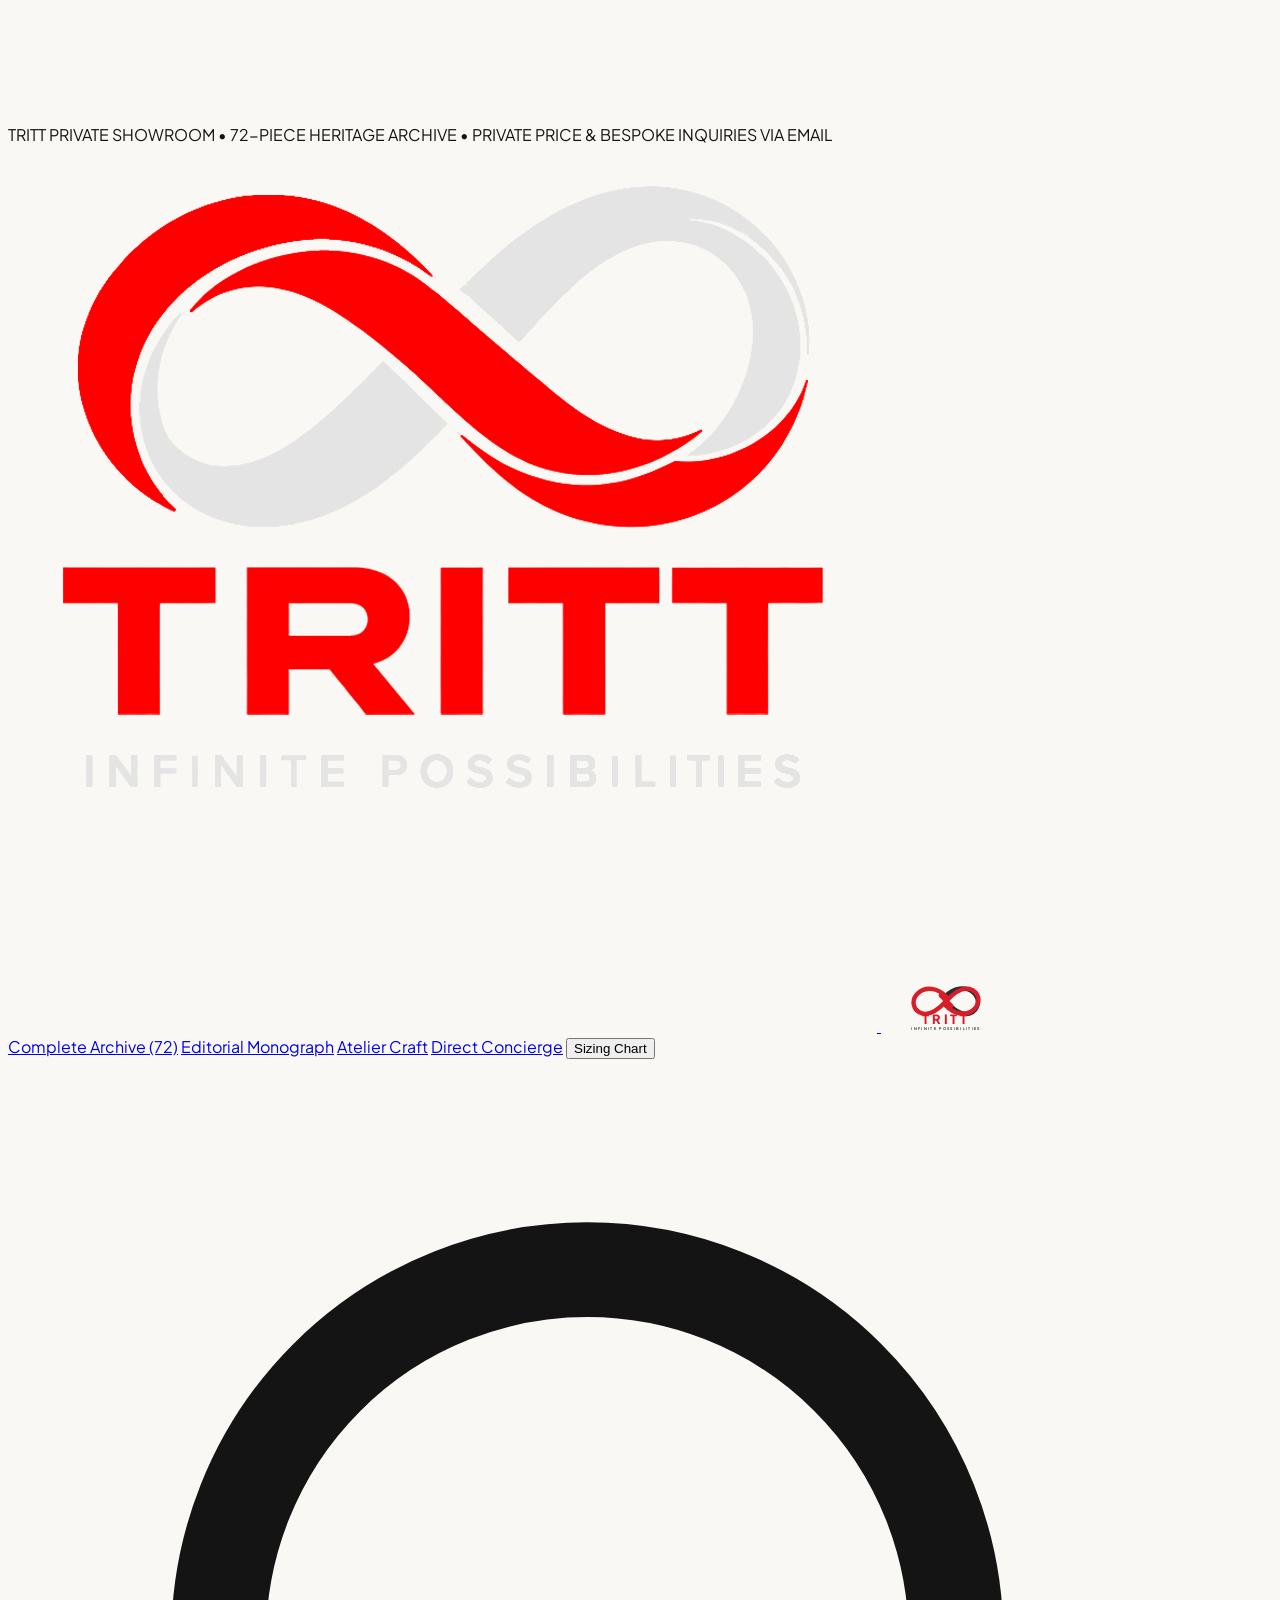
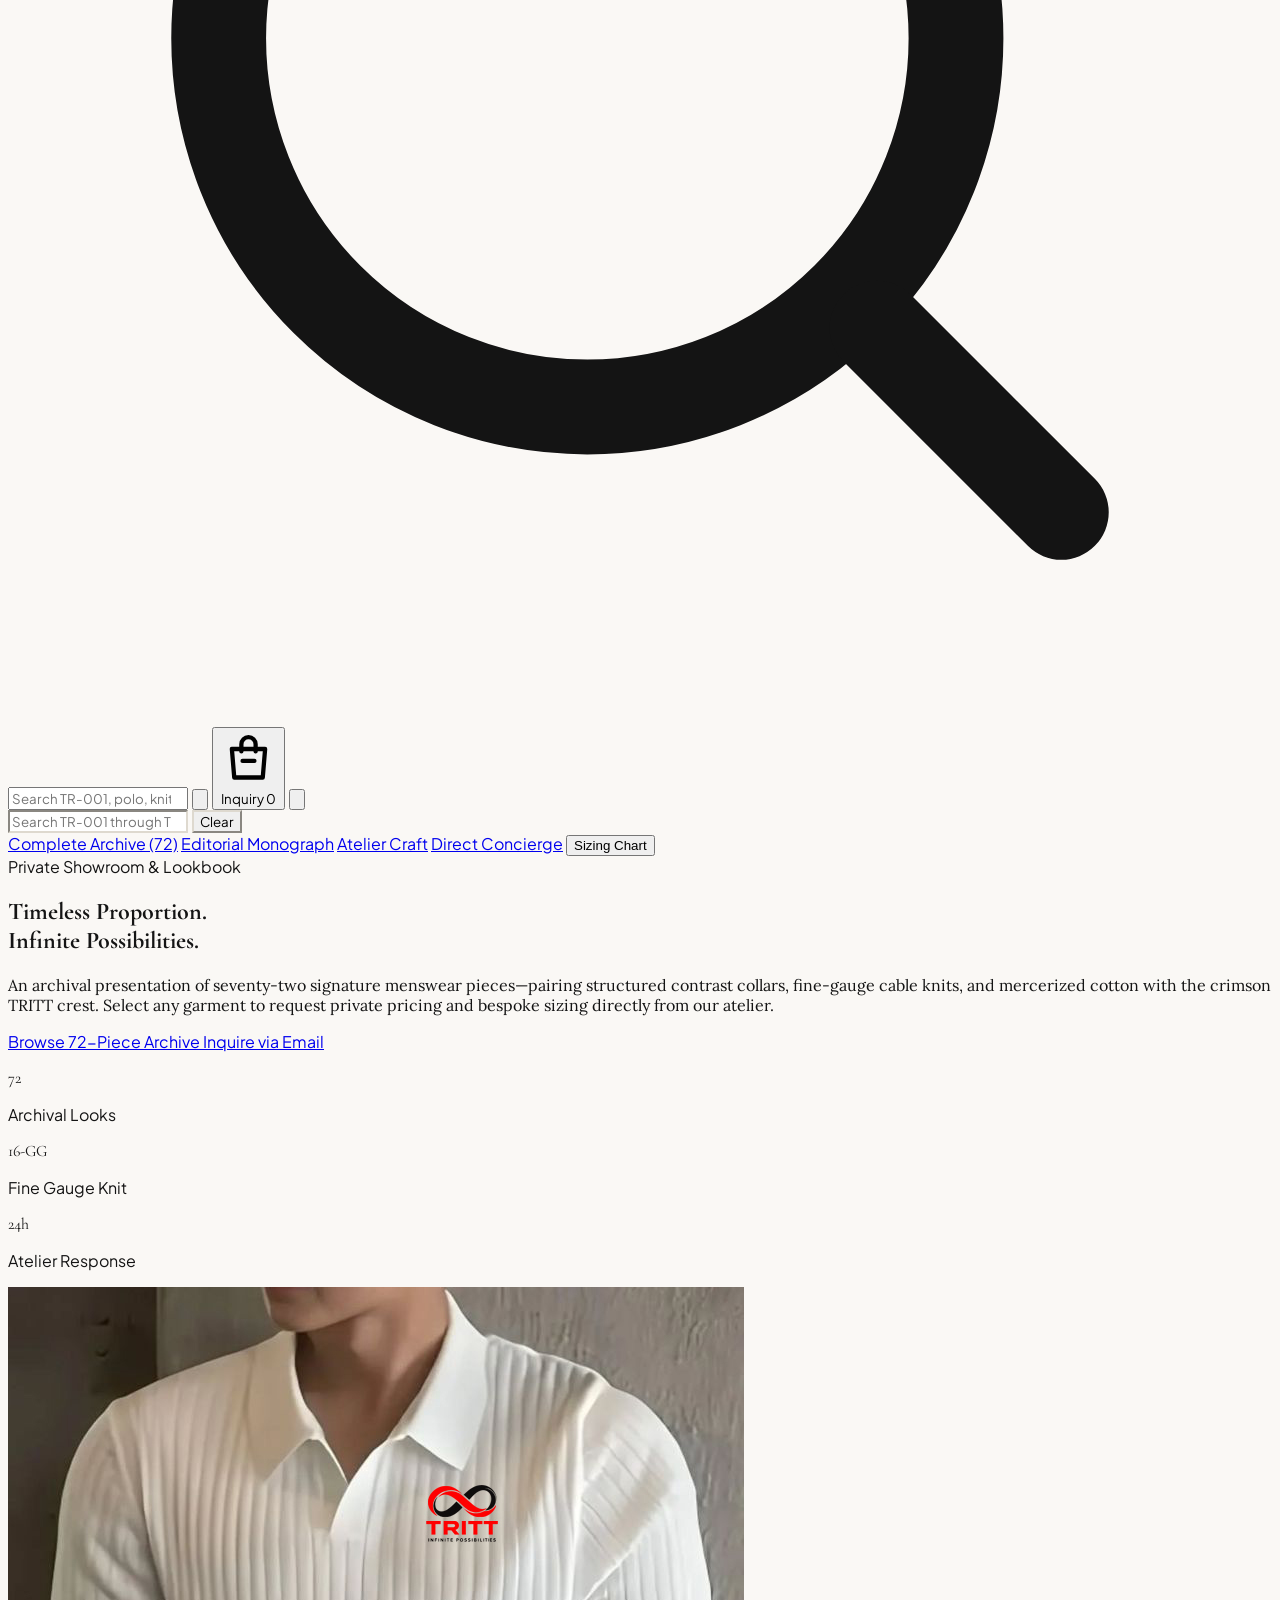
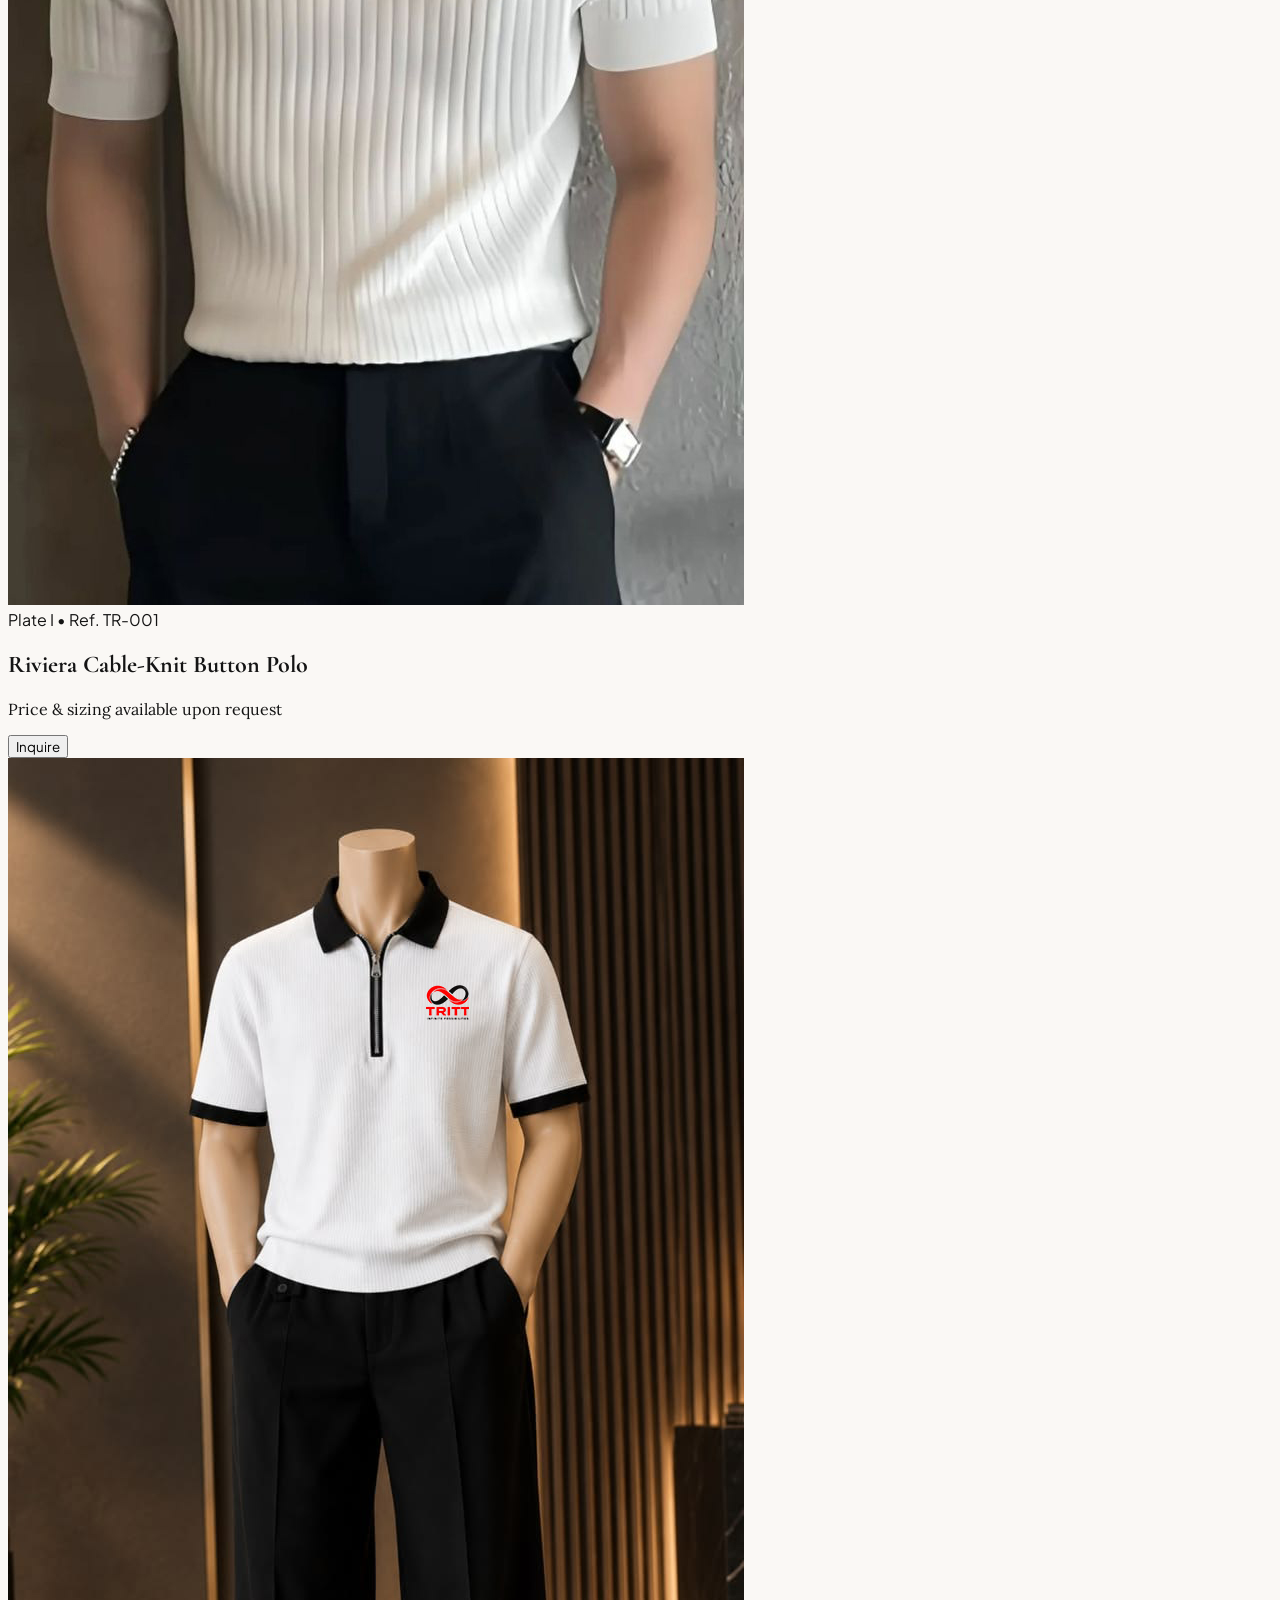
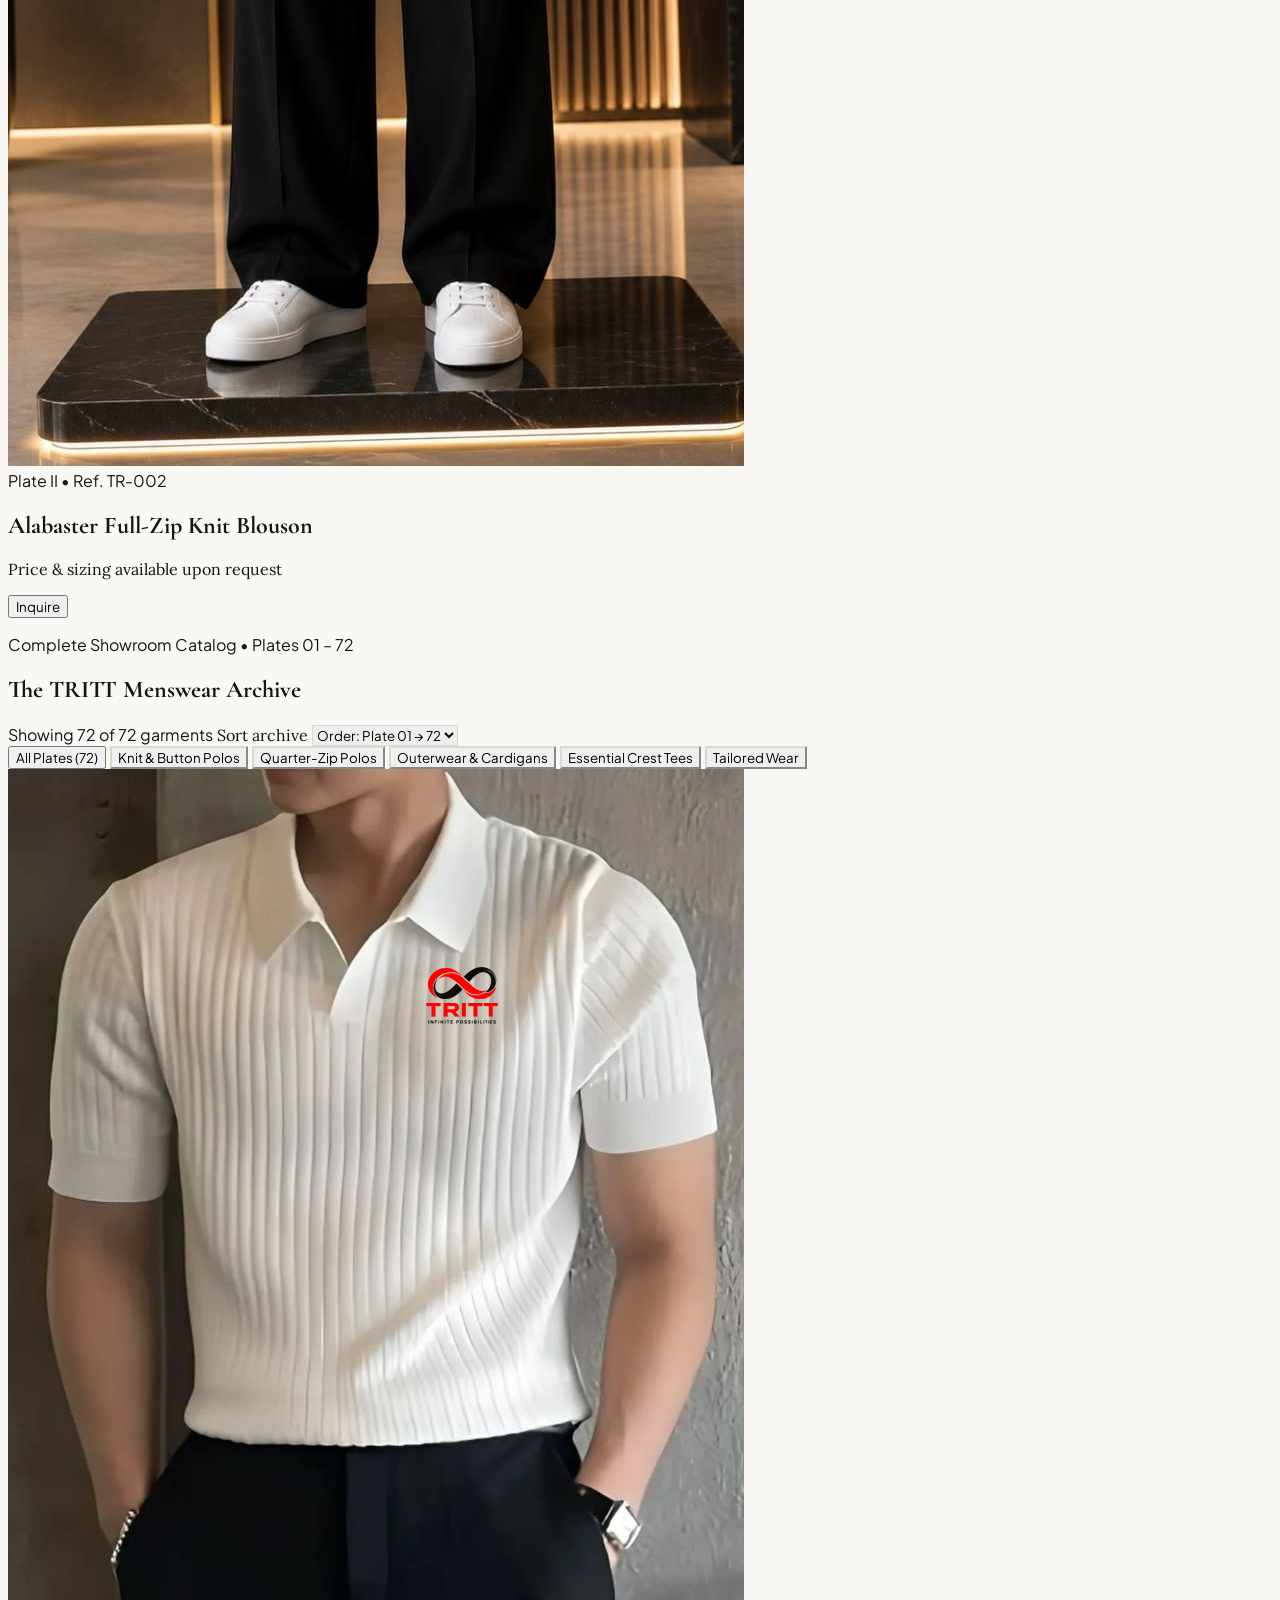
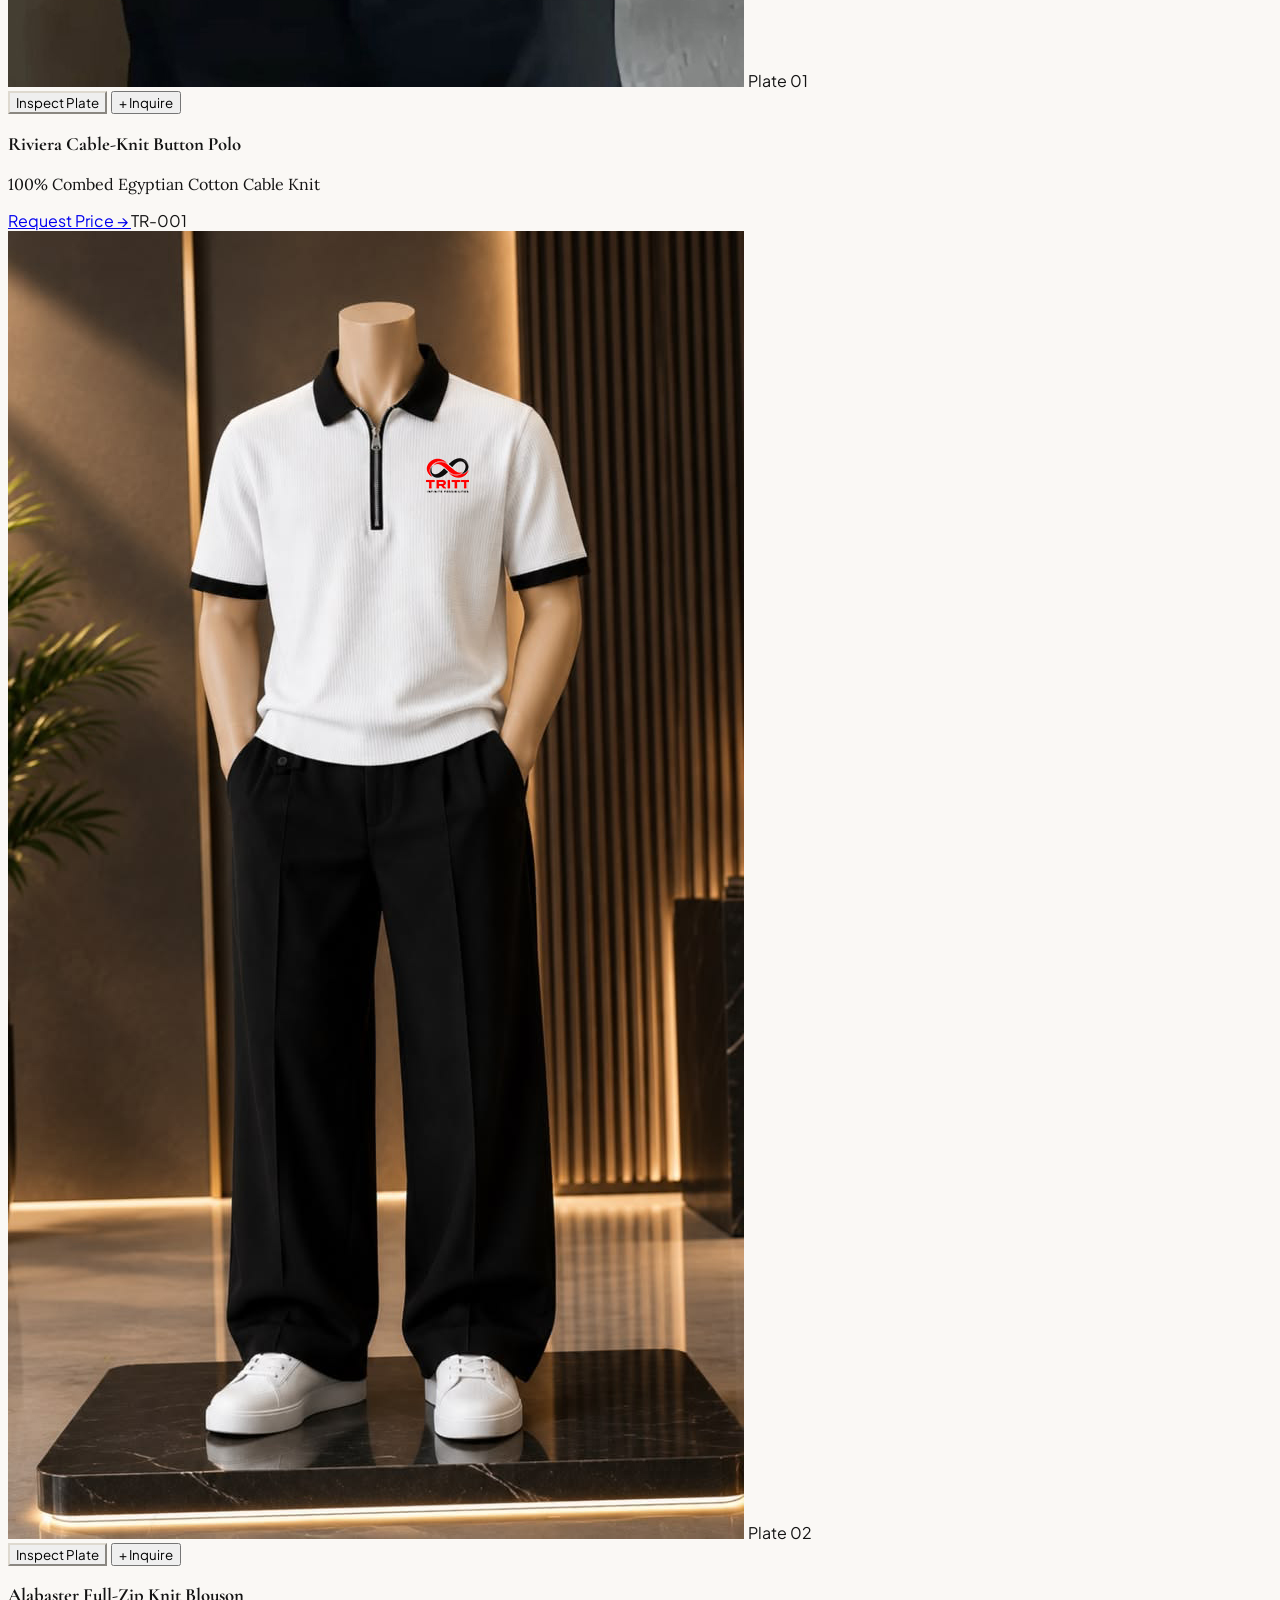
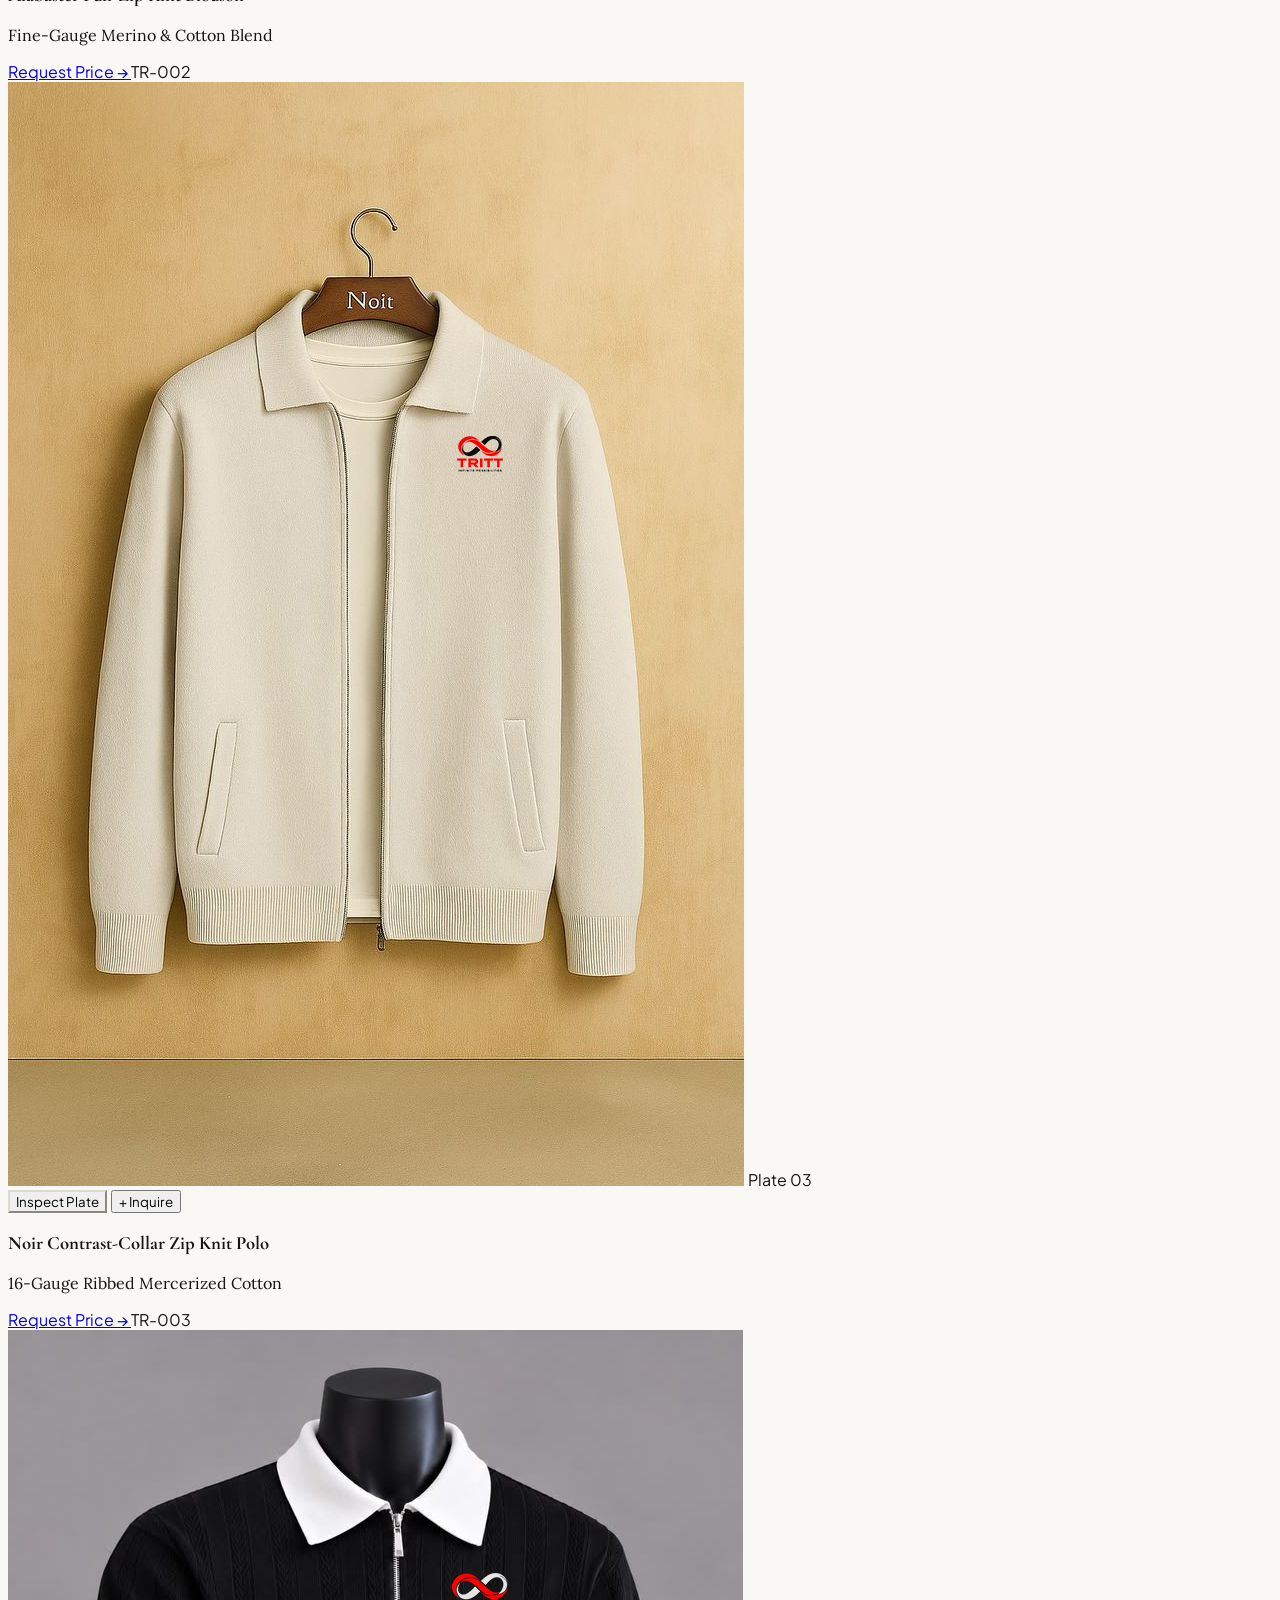
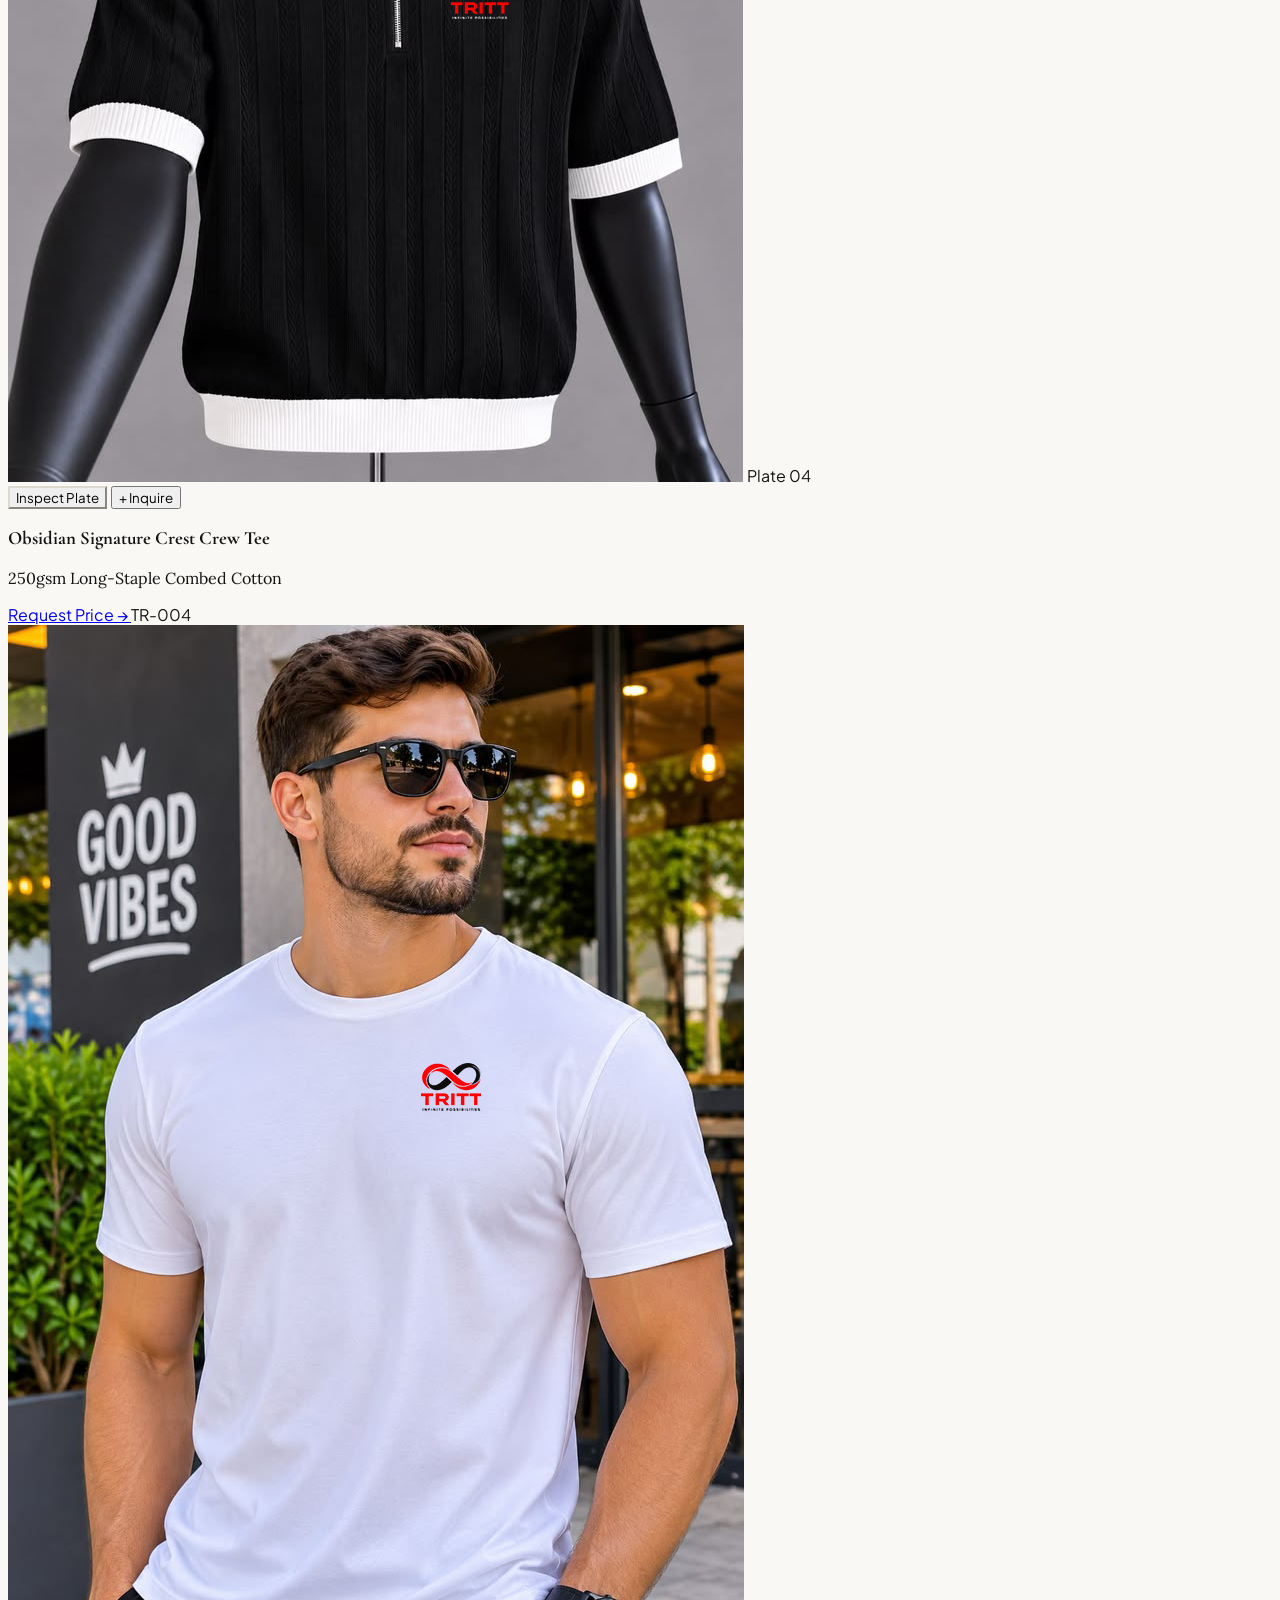
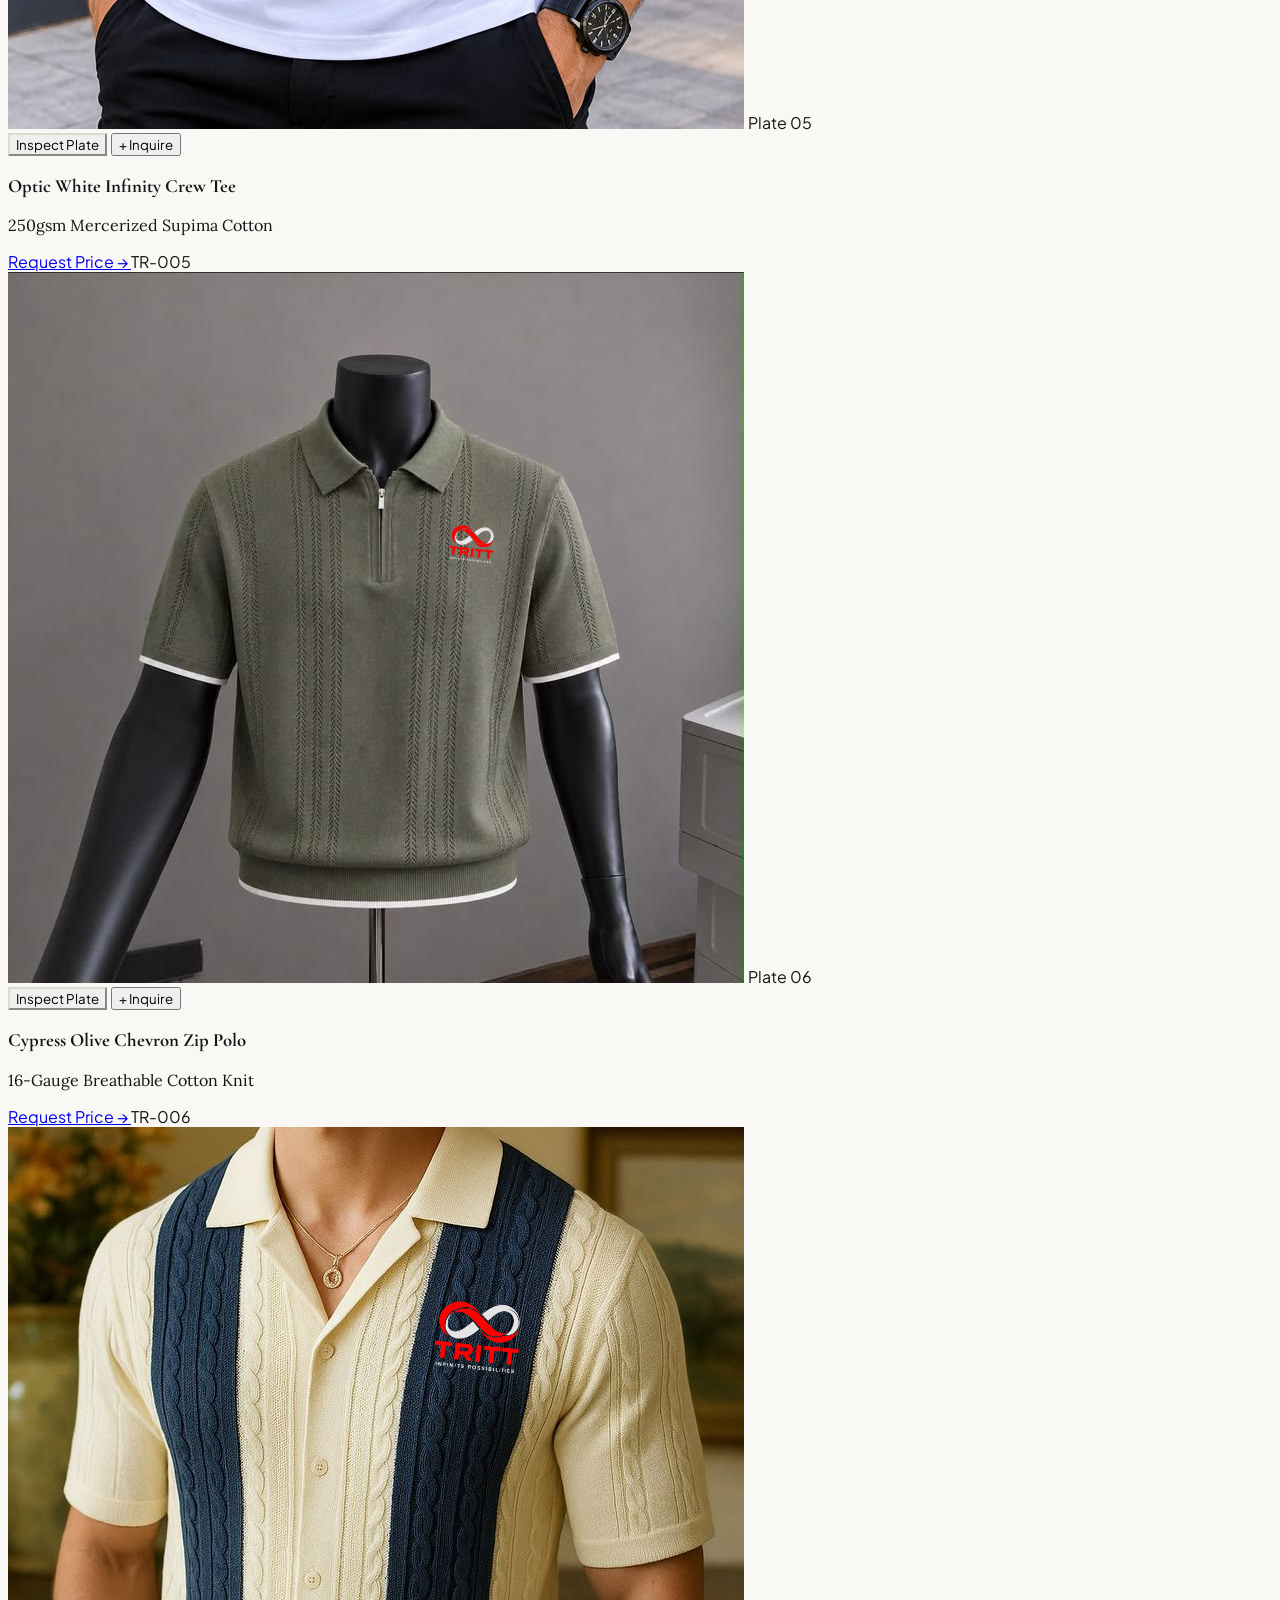
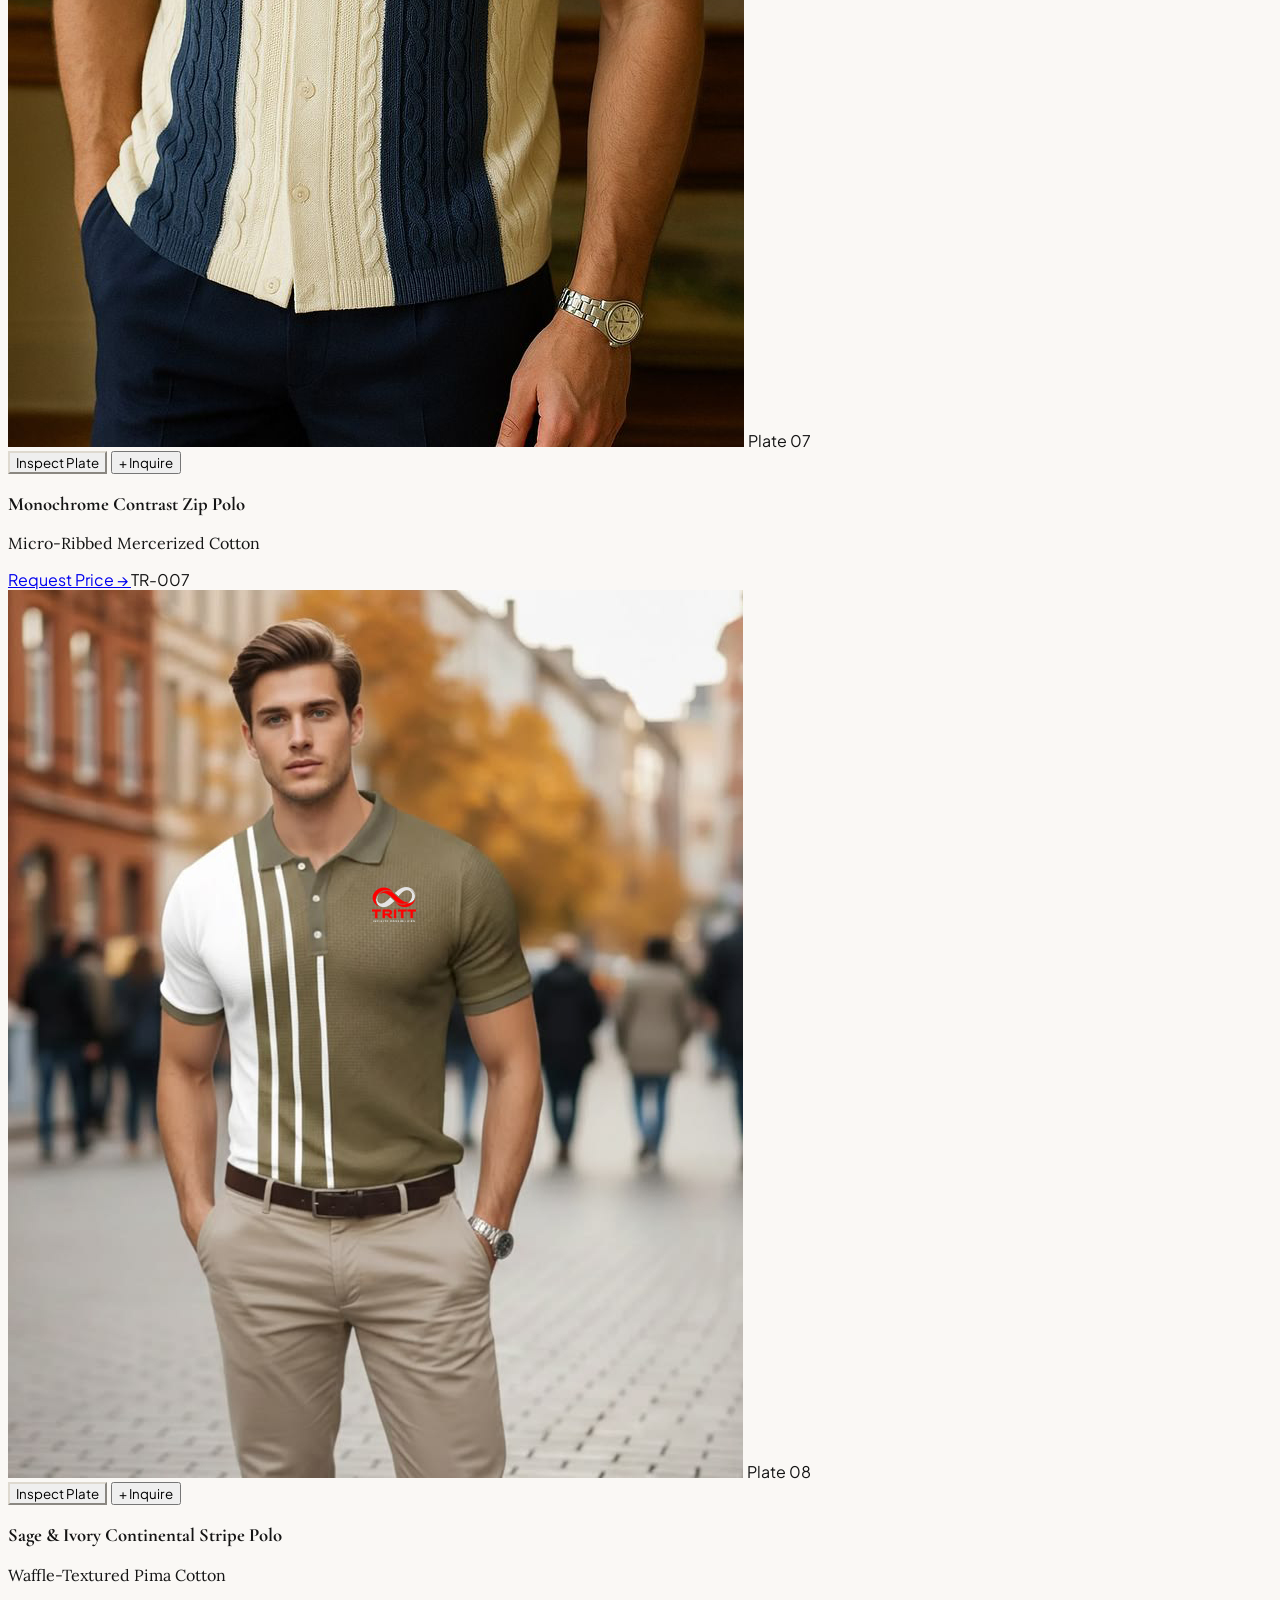
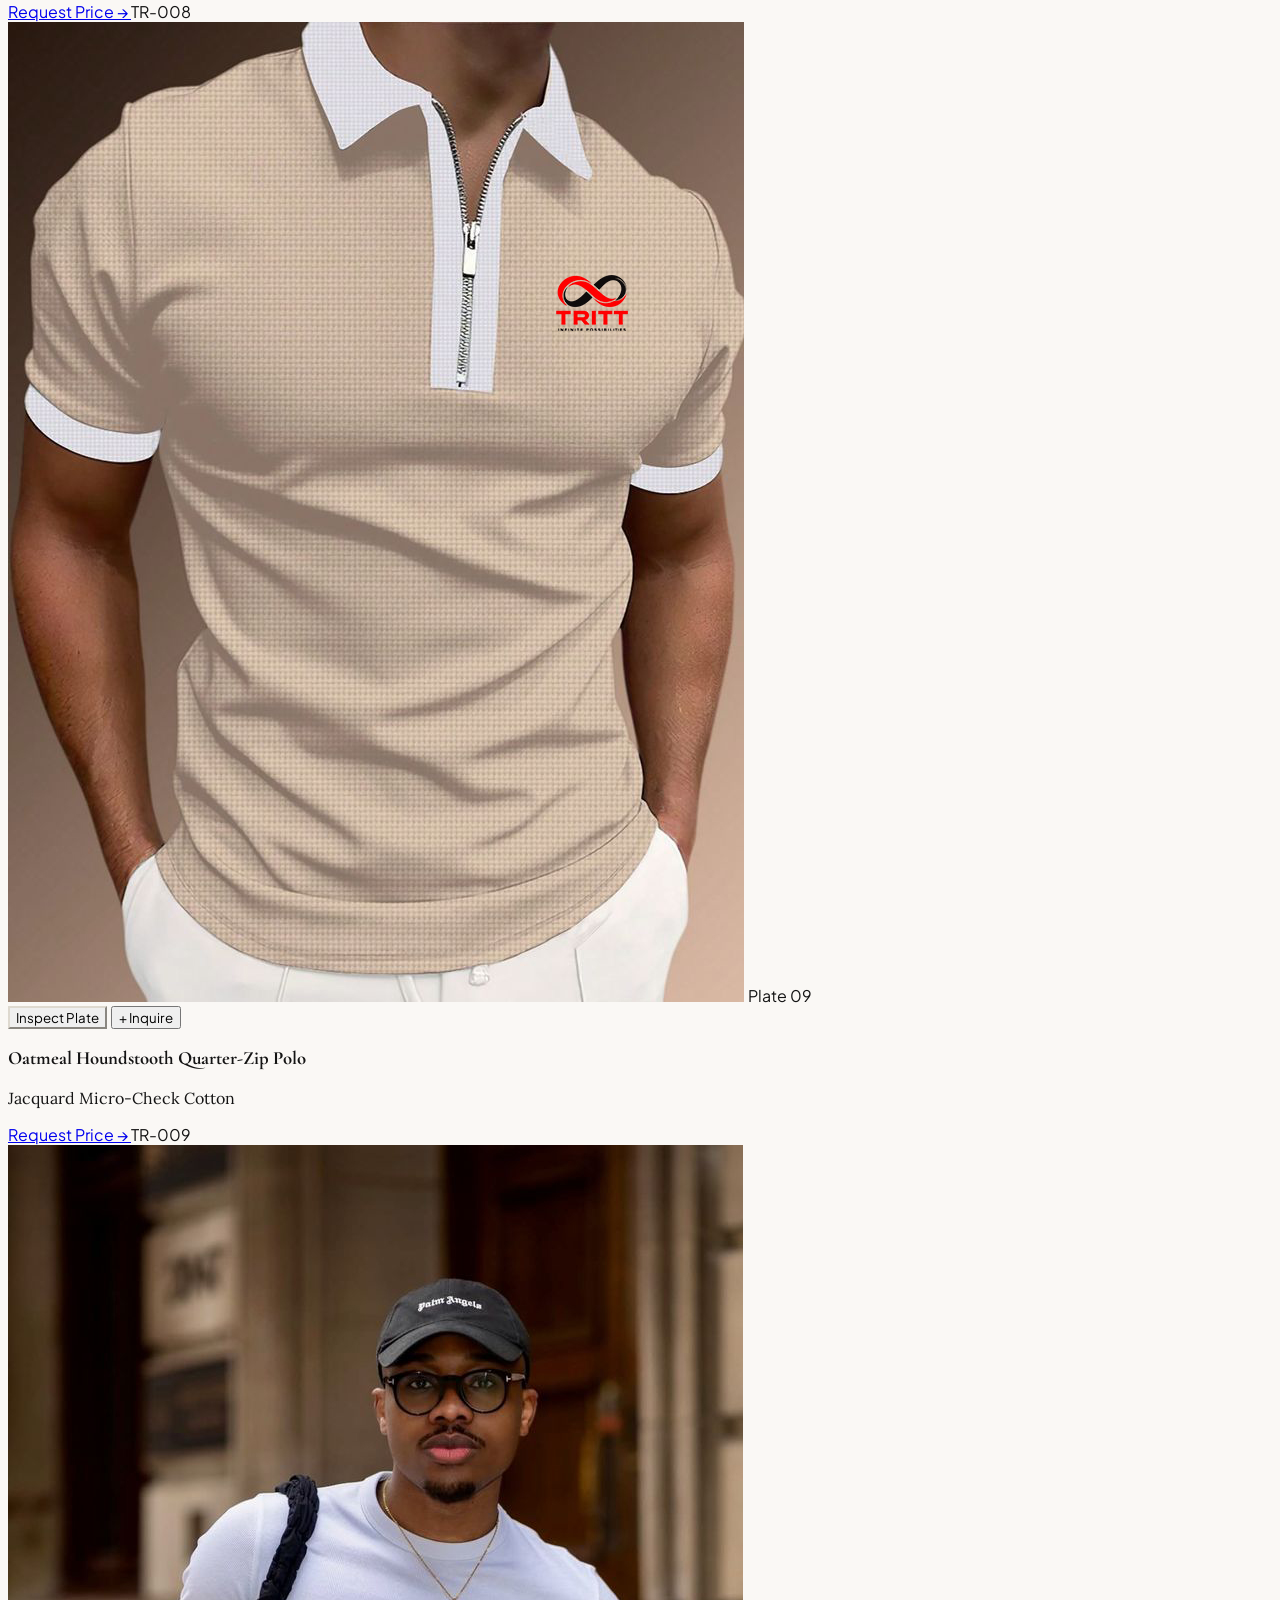
==== commit 6095bbc7: "Update storefront files" ====
--- a/index.html
+++ b/index.html
@@ -3,30 +3,97 @@
 <head>
   <meta charset="UTF-8" />
   <meta name="viewport" content="width=device-width, initial-scale=1.0" />
-  <meta name="theme-color" content="#151515" />
-  <title>TRITT — Infinite Possibilities | Luxury Menswear Archive</title>
-  <link rel="stylesheet" href="styles.css" />
-  <link rel="preconnect" href="https://fonts.googleapis.com" />
-  <link rel="preconnect" href="https://fonts.gstatic.com" crossorigin />
-  <link href="https://fonts.googleapis.com/css2?family=Cormorant+Garamond:wght@400;500;600&family=Inter:wght@400;500;600;700&display=swap" rel="stylesheet" />
+  <meta name="theme-color" content="#141414" />
+  <title>TRITT — Infinite Possibilities | Luxury Menswear Lookbook & Private Showroom</title>
+  <script src="https://cdn.tailwindcss.com"></script>
   <link rel="icon" type="image/png" href="tritt-logo.png" />
   <link rel="shortcut icon" type="image/png" href="tritt-logo.png" />
   <link rel="apple-touch-icon" href="tritt-logo.png" />
+  <link rel="preconnect" href="https://fonts.googleapis.com" />
+  <link rel="preconnect" href="https://fonts.gstatic.com" crossorigin />
+  <link href="https://fonts.googleapis.com/css2?family=Cormorant+Garamond:ital,wght@0,400;0,500;0,600;0,700;1,400;1,500;1,600&family=Lora:ital,wght@0,400;0,500;0,600;1,400&family=Plus+Jakarta+Sans:wght@400;500;600;700&display=swap" rel="stylesheet" />
+  <script>
+    tailwind.config = {
+      theme: {
+        extend: {
+          colors: {
+            alabaster: '#FAF8F5',
+            oatmeal: '#EFECE6',
+            sandstone: '#E4DFD5',
+            obsidian: '#141414',
+            charcoal: '#2C2C2C',
+            muted: '#6E6A63',
+            olive: '#5A634E',
+            navy: '#1D2A3A',
+            crimson: '#D91E2A',
+          },
+          fontFamily: {
+            display: ['"Cormorant Garamond"', 'Georgia', 'serif'],
+            serif: ['"Lora"', 'Georgia', 'serif'],
+            sans: ['"Plus Jakarta Sans"', 'system-ui', 'sans-serif'],
+          },
+        },
+      },
+    };
+  </script>
+  <style>
+    body {
+      background-color: #FAF8F5;
+      color: #141414;
+      font-family: 'Lora', Georgia, serif;
+      -webkit-font-smoothing: antialiased;
+      padding-top: 116px;
+    }
+    @media (max-width: 639px) {
+      body { padding-top: 108px; }
+    }
+    .font-editorial {
+      font-family: 'Cormorant Garamond', Georgia, serif;
+    }
+    .font-classic-body {
+      font-family: 'Lora', Georgia, serif;
+    }
+    .font-label {
+      font-family: 'Plus Jakarta Sans', system-ui, sans-serif;
+    }
+    .no-scrollbar::-webkit-scrollbar {
+      display: none;
+    }
+    .no-scrollbar {
+      -ms-overflow-style: none;
+      scrollbar-width: none;
+    }
+    .hairline {
+      border-color: #DED9CF;
+    }
+  </style>
 </head>
 <body class="bg-alabaster text-obsidian selection:bg-crimson selection:text-white overflow-x-hidden">
 
   <!-- Top Editorial Showroom Dispatch Bar -->
-  <div class="bg-obsidian text-alabaster font-label text-[10px] sm:text-[11px] tracking-[0.22em] uppercase py-2.5 px-4 text-center border-b border-charcoal">
-    <span>TRITT PRIVATE SHOWROOM • 72-PIECE HERITAGE ARCHIVE • PRIVATE PRICE & BESPOKE INQUIRIES VIA EMAIL</span>
+  <div id="topbar" class="fixed top-0 left-0 right-0 z-[70] bg-obsidian text-alabaster font-label text-[10px] sm:text-[11px] tracking-[0.22em] uppercase py-2.5 px-4 text-center border-b border-charcoal">
+    <span>TRITT PRIVATE SHOWROOM • 72-PIECE HERITAGE ARCHIVE • PRIVATE PRICE &amp; BESPOKE INQUIRIES VIA EMAIL</span>
   </div>
 
   <!-- Minimalist Architectural Header -->
-  <header class="sticky top-0 z-40 bg-alabaster/95 backdrop-blur-xs border-b hairline">
+  <header id="main-header" class="fixed top-[36px] left-0 right-0 z-[60] bg-alabaster/95 backdrop-blur-md border-b hairline">
     <div class="max-w-[1440px] mx-auto px-4 sm:px-8 lg:px-12 h-20 flex items-center justify-between gap-4">
       
       <!-- Brand Logo -->
-      <a href="./index.html" class="flex items-center gap-3 group focus:outline-none" aria-label="TRITT Home">
-        <img src="tritt-logo.png" alt="TRITT — Infinite Possibilities" class="h-14 sm:h-16 w-auto object-contain" />
+      <a href="#top" onclick="resetAllFilters()" class="flex items-center gap-3 shrink-0 group focus:outline-none" aria-label="TRITT Home">
+        <img
+          src="tritt-logo.png"
+          alt="TRITT — Infinite Possibilities"
+          onerror="this.style.display='none'; document.getElementById('fallback-header-logo').classList.remove('hidden');"
+          class="h-12 sm:h-14 w-auto max-w-[150px] object-contain"
+        />
+        <svg id="fallback-header-logo" width="130" height="50" viewBox="0 0 220 86" fill="none" xmlns="http://www.w3.org/2000/svg" class="hidden h-12 w-auto">
+          <path d="M110 24C122 10 144 6 157 18C170 30 166 49 151 54C137 59 123 47 110 34" stroke="#2C2C2C" stroke-width="7.5" stroke-linecap="round"/>
+          <path d="M110 25C96 10 75 7 62 19C49 31 53 49 69 54C84 58 98 46 110 33C122 20 136 8 151 12C167 17 171 35 158 47C145 59 124 56 110 41" stroke="#D91E2A" stroke-width="7.5" stroke-linecap="round"/>
+          <path d="M101 23L119 41" stroke="#D91E2A" stroke-width="7.5" stroke-linecap="round"/>
+          <text x="110" y="72" text-anchor="middle" fill="#D91E2A" font-family="'Plus Jakarta Sans', sans-serif" font-weight="800" font-size="22" letter-spacing="4.5">TRITT</text>
+          <text x="110" y="83" text-anchor="middle" fill="#141414" font-family="'Plus Jakarta Sans', sans-serif" font-weight="600" font-size="6.4" letter-spacing="2.3">INFINITE POSSIBILITIES</text>
+        </svg>
       </a>
 
       <!-- Desktop Navigation -->
@@ -35,31 +102,45 @@
         <a href="#lookbook" class="hover:text-crimson transition-colors py-1">Editorial Monograph</a>
         <a href="#craftsmanship" class="hover:text-crimson transition-colors py-1">Atelier Craft</a>
         <a href="#private-inquiry" class="hover:text-crimson transition-colors py-1">Direct Concierge</a>
-        <button onclick="openSizingModal()" class="hover:text-crimson transition-colors py-1 uppercase tracking-[0.18em]">Sizing Chart</button>
+        <button type="button" onclick="openSizingModal()" class="hover:text-crimson transition-colors py-1 uppercase tracking-[0.18em]">Sizing Chart</button>
       </nav>
 
-      <!-- Header Utility Actions -->
+      <!-- Header Utility Actions: live search and inquiry list -->
       <div class="flex items-center gap-2.5 sm:gap-3.5">
-        <!-- Search Toggle -->
-        <button onclick="toggleSearchBar()" class="p-2.5 rounded-lg text-obsidian hover:bg-oatmeal border border-transparent hover:border-[#DED9CF] transition-colors" aria-label="Search Garments" title="Search archive">
-          <svg class="w-4 h-4" fill="none" stroke="currentColor" stroke-width="1.8" viewBox="0 0 24 24">
+        <label class="hidden md:flex items-center gap-2 h-11 w-[210px] lg:w-[260px] px-3.5 rounded-full border hairline bg-white/70 focus-within:border-obsidian transition-colors">
+          <svg class="w-4 h-4 shrink-0 text-muted" fill="none" stroke="currentColor" stroke-width="1.8" viewBox="0 0 24 24" aria-hidden="true">
+            <circle cx="11" cy="11" r="7"></circle>
+            <path d="M20 20l-3.5-3.5" stroke-linecap="round"></path>
+          </svg>
+          <input
+            id="catalog-search-input"
+            type="search"
+            oninput="handleSearchInput(this.value)"
+            placeholder="Search TR-001, polo, knit..."
+            aria-label="Search the TRITT archive"
+            class="w-full min-w-0 bg-transparent border-0 outline-none font-label text-xs text-obsidian placeholder:text-muted"
+          />
+        </label>
+
+        <!-- Mobile Search Toggle -->
+        <button type="button" onclick="toggleSearchBar()" class="md:hidden flex items-center justify-center w-11 h-11 rounded-full hover:bg-oatmeal text-obsidian" aria-label="Toggle Search">
+          <svg class="w-5 h-5" fill="none" stroke="currentColor" stroke-width="1.8" viewBox="0 0 24 24">
             <circle cx="11" cy="11" r="7"></circle>
             <path d="M20 20l-3.5-3.5" stroke-linecap="round"></path>
           </svg>
         </button>
 
-        <!-- Private Inquiry Dossier Trigger -->
-        <button onclick="toggleInquiryDrawer(true)" class="flex items-center gap-2.5 bg-obsidian text-alabaster hover:bg-charcoal px-3.5 sm:px-4 py-2.5 rounded-lg font-label text-[11px] font-semibold tracking-[0.14em] uppercase transition-colors">
-          <svg class="w-4 h-4" fill="none" stroke="currentColor" stroke-width="1.75" viewBox="0 0 24 24">
-            <rect x="3" y="5" width="18" height="14" rx="2"></rect>
-            <path d="M3 7l9 6 9-6" stroke-linecap="round" stroke-linejoin="round"></path>
+        <button type="button" onclick="toggleInquiryDrawer(true)" class="relative flex items-center justify-center gap-2 h-11 px-3.5 bg-obsidian text-alabaster hover:bg-charcoal rounded-full font-label text-[11px] font-semibold tracking-[0.12em] uppercase transition-colors" aria-label="Open inquiry list">
+          <svg class="w-5 h-5" fill="none" stroke="currentColor" stroke-width="1.8" viewBox="0 0 24 24" aria-hidden="true">
+            <path d="M5 8h14l-1 12H6L5 8Z" stroke-linejoin="round"></path>
+            <path d="M9 9V6a3 3 0 0 1 6 0v3" stroke-linecap="round"></path>
+            <path d="M9.5 13h5" stroke-linecap="round"></path>
           </svg>
-          <span class="hidden sm:inline">Inquiry List</span>
-          <span id="inquiry-badge" class="inline-flex items-center justify-center bg-crimson text-white text-[10px] font-bold w-5 h-5 rounded-full">0</span>
+          <span class="hidden sm:inline">Inquiry</span>
+          <span id="inquiry-badge" class="absolute -right-1.5 -top-1.5 inline-flex items-center justify-center bg-crimson text-white text-[9px] font-bold w-5 h-5 rounded-full border-2 border-alabaster">0</span>
         </button>
 
-        <!-- Mobile Menu Button -->
-        <button onclick="toggleMobileMenu()" class="lg:hidden p-2.5 rounded-lg hover:bg-oatmeal text-obsidian" aria-label="Toggle Menu">
+        <button type="button" onclick="toggleMobileMenu()" class="lg:hidden flex items-center justify-center w-11 h-11 rounded-full hover:bg-oatmeal text-obsidian" aria-label="Toggle Menu">
           <svg class="w-5 h-5" fill="none" stroke="currentColor" stroke-width="1.8" viewBox="0 0 24 24">
             <path stroke-linecap="round" d="M4 7h16M4 12h16M4 17h16"></path>
           </svg>
@@ -67,36 +148,34 @@
       </div>
     </div>
 
-    <!-- Expandable Search Bar -->
-    <div id="header-search-bar" class="hidden border-t hairline bg-oatmeal/90 px-4 sm:px-8 lg:px-12 py-3.5">
-      <div class="max-w-3xl mx-auto flex items-center gap-3">
-        <svg class="w-4 h-4 text-muted shrink-0" fill="none" stroke="currentColor" stroke-width="1.8" viewBox="0 0 24 24">
-          <circle cx="11" cy="11" r="7"></circle>
-          <path d="M20 20l-3.5-3.5" stroke-linecap="round"></path>
-        </svg>
+    <!-- Collapsible Mobile Search Bar -->
+    <div id="header-search-bar" class="hidden md:hidden border-t hairline bg-alabaster px-4 py-3">
+      <div class="flex items-center gap-2">
         <input
-          id="catalog-search-input"
-          type="text"
+          id="mobile-search-input"
+          type="search"
           oninput="handleSearchInput(this.value)"
-          placeholder="Search by reference code (e.g., TR-001, TR-045), silhouette, or fabric..."
-          class="w-full bg-transparent font-classic-body text-sm text-obsidian placeholder:text-muted focus:outline-none"
+          placeholder="Search TR-001 through TR-072, polo, wool..."
+          class="w-full bg-oatmeal border hairline rounded-xl px-3.5 py-2.5 font-label text-xs text-obsidian focus:outline-none focus:border-obsidian"
         />
-        <button onclick="clearSearch()" class="font-label text-[11px] uppercase tracking-wider text-muted hover:text-obsidian px-2 py-1">Clear</button>
-      </div>
-    </div>
-
-    <!-- Mobile Navigation Drawer -->
-    <div id="mobile-nav" class="hidden lg:hidden border-t hairline bg-alabaster px-6 py-5 space-y-3 font-label text-[11px] font-semibold tracking-[0.18em] uppercase">
-      <a href="#collection" onclick="setFilter('all'); toggleMobileMenu()" class="block py-2 border-b hairline">Complete Archive (72)</a>
-      <a href="#lookbook" onclick="toggleMobileMenu()" class="block py-2 border-b hairline">Editorial Monograph</a>
-      <a href="#craftsmanship" onclick="toggleMobileMenu()" class="block py-2 border-b hairline">Atelier Craft</a>
-      <a href="#private-inquiry" onclick="toggleMobileMenu()" class="block py-2 border-b hairline text-crimson">Direct Email Inquiry</a>
-      <button onclick="openSizingModal(); toggleMobileMenu()" class="block py-2 uppercase tracking-[0.18em] text-left w-full">Tailoring Size Chart</button>
-    </div>
+        <button type="button" onclick="clearSearch()" class="px-3 py-2.5 rounded-xl bg-oatmeal border hairline font-label text-[10px] font-semibold uppercase tracking-wider text-obsidian">
+          Clear
+        </button>
+      </div>
+    </div>
+
+    <!-- Collapsible Mobile Navigation Menu -->
+    <nav id="mobile-nav" class="hidden lg:hidden border-t hairline bg-alabaster px-6 py-5 space-y-3 font-label text-xs font-semibold tracking-[0.18em] uppercase text-charcoal">
+      <a href="#collection" onclick="setFilter('all'); toggleMobileMenu();" class="block py-2 hover:text-crimson">Complete Archive (72)</a>
+      <a href="#lookbook" onclick="toggleMobileMenu()" class="block py-2 hover:text-crimson">Editorial Monograph</a>
+      <a href="#craftsmanship" onclick="toggleMobileMenu()" class="block py-2 hover:text-crimson">Atelier Craft</a>
+      <a href="#private-inquiry" onclick="toggleMobileMenu()" class="block py-2 hover:text-crimson">Direct Concierge</a>
+      <button type="button" onclick="toggleMobileMenu(); openSizingModal();" class="block w-full text-left py-2 hover:text-crimson uppercase tracking-[0.18em]">Sizing Chart</button>
+    </nav>
   </header>
 
   <!-- Full-Height Architectural Hero Section -->
-  <section class="border-b hairline">
+  <section id="top" class="border-b hairline">
     <div class="max-w-[1440px] mx-auto grid grid-cols-1 lg:grid-cols-12 min-h-[80vh]">
       
       <!-- Left Classic Editorial Column -->
@@ -104,7 +183,7 @@
         <div class="space-y-6 my-auto">
           <div class="inline-flex items-center gap-2.5 px-3.5 py-1.5 rounded-full bg-oatmeal border hairline font-label text-[10px] font-semibold tracking-[0.22em] uppercase text-charcoal">
             <span class="w-1.5 h-1.5 rounded-full bg-crimson"></span>
-            <span>Private Showroom & Lookbook</span>
+            <span>Private Showroom &amp; Lookbook</span>
           </div>
 
           <h1 class="font-editorial text-5xl sm:text-6xl xl:text-[66px] font-medium leading-[1.03] tracking-tight text-obsidian">
@@ -159,9 +238,9 @@
             <div>
               <span class="font-label text-[10px] font-bold tracking-[0.18em] uppercase text-crimson">Plate I • Ref. TR-001</span>
               <h2 class="font-editorial text-xl font-semibold text-obsidian leading-tight mt-0.5">Riviera Cable-Knit Button Polo</h2>
-              <p class="font-classic-body italic text-xs text-muted mt-0.5">Price & sizing available upon request</p>
-            </div>
-            <button onclick="openProductModal(1)" class="px-3.5 py-2.5 rounded-lg bg-obsidian text-alabaster font-label text-[10px] font-semibold tracking-[0.15em] uppercase hover:bg-crimson transition-colors shrink-0">
+              <p class="font-classic-body italic text-xs text-muted mt-0.5">Price &amp; sizing available upon request</p>
+            </div>
+            <button type="button" onclick="openProductModal(1)" class="px-3.5 py-2.5 rounded-lg bg-obsidian text-alabaster font-label text-[10px] font-semibold tracking-[0.15em] uppercase hover:bg-crimson transition-colors shrink-0">
               Inquire
             </button>
           </div>
@@ -180,9 +259,9 @@
             <div>
               <span class="font-label text-[10px] font-bold tracking-[0.18em] uppercase text-crimson">Plate II • Ref. TR-002</span>
               <h2 class="font-editorial text-xl font-semibold text-obsidian leading-tight mt-0.5">Alabaster Full-Zip Knit Blouson</h2>
-              <p class="font-classic-body italic text-xs text-muted mt-0.5">Price & sizing available upon request</p>
-            </div>
-            <button onclick="openProductModal(2)" class="px-3.5 py-2.5 rounded-lg bg-obsidian text-alabaster font-label text-[10px] font-semibold tracking-[0.15em] uppercase hover:bg-crimson transition-colors shrink-0">
+              <p class="font-classic-body italic text-xs text-muted mt-0.5">Price &amp; sizing available upon request</p>
+            </div>
+            <button type="button" onclick="openProductModal(2)" class="px-3.5 py-2.5 rounded-lg bg-obsidian text-alabaster font-label text-[10px] font-semibold tracking-[0.15em] uppercase hover:bg-crimson transition-colors shrink-0">
               Inquire
             </button>
           </div>
@@ -215,22 +294,22 @@
 
     <!-- Category Filter Pills -->
     <div class="py-6 flex items-center gap-2.5 overflow-x-auto no-scrollbar border-b hairline" id="filter-bar">
-      <button data-filter="all" onclick="setFilter('all')" class="filter-pill px-4 py-2.5 rounded-xl font-label text-[11px] font-semibold tracking-[0.14em] uppercase transition-colors shrink-0 bg-obsidian text-alabaster">
+      <button type="button" data-filter="all" onclick="setFilter('all')" class="filter-pill px-4 py-2.5 rounded-xl font-label text-[11px] font-semibold tracking-[0.14em] uppercase transition-colors shrink-0 bg-obsidian text-alabaster">
         All Plates (72)
       </button>
-      <button data-filter="polos" onclick="setFilter('polos')" class="filter-pill px-4 py-2.5 rounded-xl font-label text-[11px] font-semibold tracking-[0.14em] uppercase transition-colors shrink-0 bg-oatmeal text-obsidian border hairline hover:bg-sandstone">
-        Knit & Button Polos
+      <button type="button" data-filter="polos" onclick="setFilter('polos')" class="filter-pill px-4 py-2.5 rounded-xl font-label text-[11px] font-semibold tracking-[0.14em] uppercase transition-colors shrink-0 bg-oatmeal text-obsidian border hairline hover:bg-sandstone">
+        Knit &amp; Button Polos
       </button>
-      <button data-filter="zip-polos" onclick="setFilter('zip-polos')" class="filter-pill px-4 py-2.5 rounded-xl font-label text-[11px] font-semibold tracking-[0.14em] uppercase transition-colors shrink-0 bg-oatmeal text-obsidian border hairline hover:bg-sandstone">
+      <button type="button" data-filter="zip-polos" onclick="setFilter('zip-polos')" class="filter-pill px-4 py-2.5 rounded-xl font-label text-[11px] font-semibold tracking-[0.14em] uppercase transition-colors shrink-0 bg-oatmeal text-obsidian border hairline hover:bg-sandstone">
         Quarter-Zip Polos
       </button>
-      <button data-filter="outerwear" onclick="setFilter('outerwear')" class="filter-pill px-4 py-2.5 rounded-xl font-label text-[11px] font-semibold tracking-[0.14em] uppercase transition-colors shrink-0 bg-oatmeal text-obsidian border hairline hover:bg-sandstone">
-        Outerwear & Cardigans
+      <button type="button" data-filter="outerwear" onclick="setFilter('outerwear')" class="filter-pill px-4 py-2.5 rounded-xl font-label text-[11px] font-semibold tracking-[0.14em] uppercase transition-colors shrink-0 bg-oatmeal text-obsidian border hairline hover:bg-sandstone">
+        Outerwear &amp; Cardigans
       </button>
-      <button data-filter="tees" onclick="setFilter('tees')" class="filter-pill px-4 py-2.5 rounded-xl font-label text-[11px] font-semibold tracking-[0.14em] uppercase transition-colors shrink-0 bg-oatmeal text-obsidian border hairline hover:bg-sandstone">
+      <button type="button" data-filter="tees" onclick="setFilter('tees')" class="filter-pill px-4 py-2.5 rounded-xl font-label text-[11px] font-semibold tracking-[0.14em] uppercase transition-colors shrink-0 bg-oatmeal text-obsidian border hairline hover:bg-sandstone">
         Essential Crest Tees
       </button>
-      <button data-filter="tailored" onclick="setFilter('tailored')" class="filter-pill px-4 py-2.5 rounded-xl font-label text-[11px] font-semibold tracking-[0.14em] uppercase transition-colors shrink-0 bg-oatmeal text-obsidian border hairline hover:bg-sandstone">
+      <button type="button" data-filter="tailored" onclick="setFilter('tailored')" class="filter-pill px-4 py-2.5 rounded-xl font-label text-[11px] font-semibold tracking-[0.14em] uppercase transition-colors shrink-0 bg-oatmeal text-obsidian border hairline hover:bg-sandstone">
         Tailored Wear
       </button>
     </div>
@@ -244,7 +323,7 @@
     <div id="empty-state" class="hidden py-20 text-center space-y-4">
       <p class="font-editorial text-3xl text-obsidian">No archival garments match your inquiry filter.</p>
       <p class="font-classic-body text-sm text-muted">Try searching by reference number (TR-001 through TR-072) or reset the archive view.</p>
-      <button onclick="resetAllFilters()" class="px-6 py-3 rounded-xl bg-obsidian text-alabaster font-label text-[11px] font-semibold tracking-[0.16em] uppercase">
+      <button type="button" onclick="resetAllFilters()" class="px-6 py-3 rounded-xl bg-obsidian text-alabaster font-label text-[11px] font-semibold tracking-[0.16em] uppercase">
         Show All 72 Plates
       </button>
     </div>
@@ -283,7 +362,7 @@
               Fine vertical ribbed cotton knit framed by a contrasting spread collar and brushed silver quarter-zip placket—tailored to sit cleanly beneath an unstructured jacket or stand alone.
             </p>
             <div class="pt-2 flex items-center gap-5">
-              <button onclick="openProductModal(4)" class="font-label text-[11px] font-semibold tracking-[0.16em] uppercase text-obsidian border-b border-obsidian pb-1 hover:text-crimson hover:border-crimson transition-colors">
+              <button type="button" onclick="openProductModal(4)" class="font-label text-[11px] font-semibold tracking-[0.16em] uppercase text-obsidian border-b border-obsidian pb-1 hover:text-crimson hover:border-crimson transition-colors">
                 Request Price via Email →
               </button>
             </div>
@@ -296,7 +375,7 @@
           <div class="bg-alabaster border hairline rounded-2xl overflow-hidden">
             <div class="aspect-[3/4] overflow-hidden bg-sandstone">
               <img
-                src="tritt (7).jpg"
+                src="tritt(7).jpg"
                 alt="TRITT Monograph Plate 07"
                 onerror="handleSmartImageFallback(this, 7, 'TR-007 • Gallery Tailoring')"
                 class="w-full h-full object-cover object-top"
@@ -307,12 +386,12 @@
                 <span class="text-olive">Study II • Gallery Drape</span>
                 <span class="text-muted">Ref. TR-007</span>
               </div>
-              <h3 class="font-editorial text-2xl font-semibold text-obsidian">Architectural Zip & Pleat</h3>
+              <h3 class="font-editorial text-2xl font-semibold text-obsidian">Architectural Zip &amp; Pleat</h3>
               <p class="font-classic-body text-xs sm:text-sm text-muted leading-relaxed">
                 Crisp contrast-trimmed collar paired with fluid pleated tailoring—designed for private evening receptions and refined daytime appointments.
               </p>
               <div class="pt-1">
-                <button onclick="openProductModal(7)" class="font-label text-[11px] font-semibold tracking-[0.16em] uppercase text-obsidian border-b border-obsidian pb-1 hover:text-crimson hover:border-crimson transition-colors">
+                <button type="button" onclick="openProductModal(7)" class="font-label text-[11px] font-semibold tracking-[0.16em] uppercase text-obsidian border-b border-obsidian pb-1 hover:text-crimson hover:border-crimson transition-colors">
                   Request Price via Email →
                 </button>
               </div>
@@ -338,7 +417,7 @@
                 Elongating vertical stripe knitwear inspired by mid-century European resort tailoring, finished with our signature crimson infinity crest.
               </p>
               <div class="pt-1">
-                <button onclick="openProductModal(8)" class="font-label text-[11px] font-semibold tracking-[0.16em] uppercase text-obsidian border-b border-obsidian pb-1 hover:text-crimson hover:border-crimson transition-colors">
+                <button type="button" onclick="openProductModal(8)" class="font-label text-[11px] font-semibold tracking-[0.16em] uppercase text-obsidian border-b border-obsidian pb-1 hover:text-crimson hover:border-crimson transition-colors">
                   Request Price via Email →
                 </button>
               </div>
@@ -396,7 +475,7 @@
       <!-- Left Showroom Contact Info -->
       <div class="lg:col-span-5 space-y-6">
         <p class="font-label text-[11px] font-semibold tracking-[0.22em] uppercase text-crimson">Private Client Concierge</p>
-        <h2 class="font-editorial text-4xl sm:text-5xl font-medium text-obsidian leading-tight">Request Pricing & Private Appointments</h2>
+        <h2 class="font-editorial text-4xl sm:text-5xl font-medium text-obsidian leading-tight">Request Pricing &amp; Private Appointments</h2>
         <p class="font-classic-body text-sm text-muted leading-relaxed">
           TRITT operates as a curated showroom and bespoke menswear house. To receive current pricing, fabric swatches, or size availability for any of our 72 archival pieces, submit an inquiry below or write directly to our client desk.
         </p>
@@ -404,8 +483,8 @@
         <div class="pt-4 border-t hairline space-y-4 font-classic-body text-sm">
           <div>
             <p class="font-label text-[10px] font-bold uppercase tracking-[0.18em] text-muted">Direct Concierge Email</p>
-            <a href="mailto:inquiries@trittwear.com?subject=TRITT%20Menswear%20Price%20%26%20Availability%20Inquiry" class="text-obsidian font-medium hover:text-crimson transition-colors">
-              inquiries@trittwear.com
+            <a href="mailto:trittwear@gmail.com?subject=TRITT%20Menswear%20Price%20%26%20Availability%20Inquiry" class="text-obsidian font-medium hover:text-crimson transition-colors">
+              trittwear@gmail.com
             </a>
           </div>
           <div>
@@ -452,7 +531,7 @@
           </div>
 
           <div>
-            <label for="client-message" class="block font-label text-[10px] font-bold uppercase tracking-[0.18em] text-obsidian mb-2">Inquiry Notes & Delivery City</label>
+            <label for="client-message" class="block font-label text-[10px] font-bold uppercase tracking-[0.18em] text-obsidian mb-2">Inquiry Notes &amp; Delivery City</label>
             <textarea id="client-message" rows="4" placeholder="Please share current pricing, available colorways, and delivery timeline for the selected pieces..." class="w-full bg-oatmeal/60 border hairline rounded-xl px-4 py-3 font-classic-body text-sm text-obsidian focus:outline-none focus:border-obsidian"></textarea>
           </div>
 
@@ -475,15 +554,42 @@
     <div class="max-w-[1440px] mx-auto px-4 sm:px-8 lg:px-12">
       <div class="grid grid-cols-1 md:grid-cols-2 lg:grid-cols-12 gap-12 pb-14 border-b border-charcoal">
         
-        <!-- Brand Manifesto -->
+        <!-- Brand Manifesto & Footer Logo + WhatsApp Direct Inquiry -->
         <div class="lg:col-span-5 space-y-5">
-          <img src="tritt-logo.png" alt="TRITT — Infinite Possibilities" class="h-16 w-auto object-contain" />
+          <a href="#top" class="inline-block focus:outline-none" aria-label="TRITT Home">
+            <img
+              src="tritt-logo.png"
+              alt="TRITT — Infinite Possibilities"
+              onerror="this.style.display='none'; document.getElementById('fallback-footer-logo').classList.remove('hidden');"
+              class="h-14 w-auto max-w-[170px] object-contain"
+            />
+            <svg id="fallback-footer-logo" width="130" height="50" viewBox="0 0 220 86" fill="none" xmlns="http://www.w3.org/2000/svg" class="hidden h-12 w-auto">
+              <path d="M110 24C122 10 144 6 157 18C170 30 166 49 151 54C137 59 123 47 110 34" stroke="#E5E5E5" stroke-width="7.5" stroke-linecap="round"/>
+              <path d="M110 25C96 10 75 7 62 19C49 31 53 49 69 54C84 58 98 46 110 33C122 20 136 8 151 12C167 17 171 35 158 47C145 59 124 56 110 41" stroke="#D91E2A" stroke-width="7.5" stroke-linecap="round"/>
+              <path d="M101 23L119 41" stroke="#D91E2A" stroke-width="7.5" stroke-linecap="round"/>
+              <text x="110" y="72" text-anchor="middle" fill="#D91E2A" font-family="'Plus Jakarta Sans', sans-serif" font-weight="800" font-size="22" letter-spacing="4.5">TRITT</text>
+              <text x="110" y="83" text-anchor="middle" fill="#FAF8F5" font-family="'Plus Jakarta Sans', sans-serif" font-weight="600" font-size="6.4" letter-spacing="2.3">INFINITE POSSIBILITIES</text>
+            </svg>
+          </a>
           <p class="font-classic-body text-sm text-neutral-400 leading-relaxed max-w-sm">
             Heritage luxury menswear rooted in architectural knitwear, quiet confidence, and timeless proportion. Designed for gentlemen who command presence without noise.
           </p>
           <p class="font-label text-[11px] text-neutral-500 tracking-wider uppercase">
-            Private Showroom • inquiries@trittwear.com
+            Private Showroom • <a href="mailto:trittwear@gmail.com" class="text-neutral-300 hover:text-white transition-colors">trittwear@gmail.com</a>
           </p>
+          <div class="pt-1">
+            <a
+              href="https://wa.me/256771895378?text=Hello%20TRITT%20Menswear%2C%20I%20would%20like%20to%20inquire%20about%20your%20archive%20collection."
+              target="_blank"
+              rel="noopener noreferrer"
+              class="inline-flex items-center gap-2.5 px-5 py-3 rounded-xl bg-[#25D366] text-obsidian font-label text-[11px] font-bold tracking-[0.14em] uppercase hover:bg-[#20bd5a] transition-colors"
+            >
+              <svg class="w-4 h-4 shrink-0" fill="currentColor" viewBox="0 0 24 24" aria-hidden="true">
+                <path d="M12.04 2C6.58 2 2.13 6.45 2.13 11.91c0 1.75.46 3.45 1.32 4.95L2.05 22l5.25-1.38c1.45.79 3.08 1.21 4.74 1.21 5.46 0 9.91-4.45 9.91-9.91 0-2.65-1.03-5.14-2.9-7.01A9.816 9.816 0 0 0 12.04 2Zm5.82 14.01c-.24.68-1.41 1.3-1.95 1.38-.5.08-1.13.11-1.82-.11-.42-.13-.96-.31-1.65-.61-2.9-1.25-4.79-4.17-4.94-4.36-.14-.19-1.18-1.57-1.18-3 0-1.43.75-2.13 1.01-2.42.27-.29.58-.36.78-.36.19 0 .39 0 .56.01.18.01.42-.07.66.5.24.58.82 2.01.89 2.15.07.15.12.32.02.51-.1.19-.15.32-.29.49-.15.17-.31.38-.44.51-.15.15-.3.31-.13.6.17.29.76 1.25 1.63 2.03 1.12 1 2.06 1.31 2.35 1.46.29.15.46.12.63-.07.17-.19.73-.85.92-1.14.19-.29.39-.24.66-.15.27.1 1.7.8 1.99.95.29.15.49.22.56.34.07.12.07.7-.17 1.38Z"/>
+              </svg>
+              <span>WhatsApp Inquiry</span>
+            </a>
+          </div>
         </div>
 
         <!-- Navigation Links -->
@@ -491,9 +597,9 @@
           <p class="font-bold text-white mb-4">Archive Index</p>
           <ul class="space-y-2.5 text-neutral-400">
             <li><a href="#collection" onclick="setFilter('all')" class="hover:text-white transition-colors">All 72 Archival Plates</a></li>
-            <li><a href="#collection" onclick="setFilter('polos')" class="hover:text-white transition-colors">Knit & Button Polos</a></li>
+            <li><a href="#collection" onclick="setFilter('polos')" class="hover:text-white transition-colors">Knit &amp; Button Polos</a></li>
             <li><a href="#collection" onclick="setFilter('zip-polos')" class="hover:text-white transition-colors">Quarter-Zip Polos</a></li>
-            <li><a href="#collection" onclick="setFilter('outerwear')" class="hover:text-white transition-colors">Outerwear & Cardigans</a></li>
+            <li><a href="#collection" onclick="setFilter('outerwear')" class="hover:text-white transition-colors">Outerwear &amp; Cardigans</a></li>
             <li><a href="#collection" onclick="setFilter('tees')" class="hover:text-white transition-colors">Essential Crest Tees</a></li>
           </ul>
         </div>
@@ -523,7 +629,7 @@
       <div class="pt-8 flex flex-col sm:flex-row items-center justify-between gap-4 font-label text-[11px] text-neutral-500 tracking-wider uppercase">
         <p>© 2026 TRITT Menswear. All Rights Reserved.</p>
         <div class="flex items-center gap-6">
-          <button onclick="openSizingModal()" class="hover:text-neutral-300 uppercase">Tailoring Size Chart</button>
+          <button type="button" onclick="openSizingModal()" class="hover:text-neutral-300 uppercase">Tailoring Size Chart</button>
           <span>•</span>
           <a href="#private-inquiry" class="hover:text-neutral-300">Price Inquiries</a>
         </div>
@@ -534,11 +640,11 @@
   <!-- ===================================================================== -->
   <!-- GARMENT DETAIL & EMAIL INQUIRY MODAL                                  -->
   <!-- ===================================================================== -->
-  <div id="product-modal" class="fixed inset-0 z-50 hidden items-center justify-center bg-obsidian/70 backdrop-blur-xs p-4 sm:p-6">
+  <div id="product-modal" class="fixed inset-0 z-[80] hidden items-center justify-center bg-obsidian/70 backdrop-blur-xs p-4 sm:p-6">
     <div class="bg-alabaster border hairline rounded-2xl max-w-4xl w-full max-h-[92vh] overflow-y-auto grid grid-cols-1 md:grid-cols-12 relative shadow-2xl">
       
       <!-- Close Button -->
-      <button onclick="closeProductModal()" class="absolute top-4 right-4 z-10 w-10 h-10 rounded-full bg-alabaster/90 border hairline flex items-center justify-center text-obsidian hover:bg-obsidian hover:text-alabaster transition-colors" aria-label="Close modal">
+      <button type="button" onclick="closeProductModal()" class="absolute top-4 right-4 z-10 w-10 h-10 rounded-full bg-alabaster/90 border hairline flex items-center justify-center text-obsidian hover:bg-obsidian hover:text-alabaster transition-colors" aria-label="Close modal">
         <svg class="w-4 h-4" fill="none" stroke="currentColor" stroke-width="2" viewBox="0 0 24 24">
           <path stroke-linecap="round" d="M6 18L18 6M6 6l12 12"></path>
         </svg>
@@ -566,7 +672,7 @@
           </h3>
 
           <p class="font-classic-body italic text-sm text-crimson">
-            Private Showroom Piece — Pricing & availability shared via email
+            Private Showroom Piece — Pricing &amp; availability shared via email
           </p>
 
           <p id="modal-desc" class="font-classic-body text-xs sm:text-sm text-muted leading-relaxed">
@@ -593,7 +699,7 @@
           <div class="pt-3">
             <div class="flex items-center justify-between mb-2.5">
               <span class="font-label text-[10px] font-semibold uppercase tracking-[0.16em] text-obsidian">Preferred Size for Inquiry</span>
-              <button onclick="openSizingModal()" class="font-label text-[10px] underline text-muted hover:text-crimson uppercase tracking-wider">Size Chart</button>
+              <button type="button" onclick="openSizingModal()" class="font-label text-[10px] underline text-muted hover:text-crimson uppercase tracking-wider">Size Chart</button>
             </div>
             <div class="grid grid-cols-5 gap-2" id="modal-size-grid">
               <button type="button" onclick="selectModalSize('S')" class="size-btn py-2.5 rounded-xl border hairline font-label text-xs font-semibold transition-colors">S</button>
@@ -609,7 +715,7 @@
           <a id="modal-direct-mailto" href="#" class="block w-full text-center py-4 rounded-xl bg-obsidian text-alabaster font-label text-[11px] font-semibold tracking-[0.18em] uppercase hover:bg-crimson transition-colors">
             Inquire Price via Email Now
           </a>
-          <button onclick="addModalItemToInquiryList()" class="w-full py-3.5 rounded-xl bg-oatmeal border hairline text-obsidian font-label text-[11px] font-semibold tracking-[0.16em] uppercase hover:bg-sandstone transition-colors">
+          <button type="button" onclick="addModalItemToInquiryList()" class="w-full py-3.5 rounded-xl bg-oatmeal border hairline text-obsidian font-label text-[11px] font-semibold tracking-[0.16em] uppercase hover:bg-sandstone transition-colors">
             + Add to Multi-Piece Inquiry List
           </button>
         </div>
@@ -620,14 +726,14 @@
   <!-- ===================================================================== -->
   <!-- BESPOKE SIZING GUIDE MODAL                                            -->
   <!-- ===================================================================== -->
-  <div id="sizing-modal" class="fixed inset-0 z-50 hidden items-center justify-center bg-obsidian/70 backdrop-blur-xs p-4">
+  <div id="sizing-modal" class="fixed inset-0 z-[90] hidden items-center justify-center bg-obsidian/70 backdrop-blur-xs p-4">
     <div class="bg-alabaster border hairline rounded-2xl max-w-2xl w-full p-6 sm:p-8 relative space-y-6">
       <div class="flex items-center justify-between border-b hairline pb-4">
         <div>
           <p class="font-label text-[10px] font-bold tracking-[0.2em] uppercase text-crimson">Tailoring Specifications</p>
           <h3 class="font-editorial text-3xl font-semibold text-obsidian">TRITT Menswear Size Chart</h3>
         </div>
-        <button onclick="closeSizingModal()" class="w-9 h-9 rounded-full bg-oatmeal border hairline flex items-center justify-center text-obsidian hover:bg-obsidian hover:text-white">✕</button>
+        <button type="button" onclick="closeSizingModal()" class="w-9 h-9 rounded-full bg-oatmeal border hairline flex items-center justify-center text-obsidian hover:bg-obsidian hover:text-white">✕</button>
       </div>
 
       <p class="font-classic-body text-xs sm:text-sm text-muted leading-relaxed">
@@ -660,8 +766,8 @@
   <!-- ===================================================================== -->
   <!-- SLIDE-OVER MULTI-PIECE INQUIRY DOSSIER DRAWER                         -->
   <!-- ===================================================================== -->
-  <div id="inquiry-drawer-backdrop" onclick="toggleInquiryDrawer(false)" class="fixed inset-0 z-50 hidden bg-obsidian/60 backdrop-blur-xs transition-opacity"></div>
-  <aside id="inquiry-drawer" class="fixed top-0 right-0 z-50 h-full w-full max-w-md bg-alabaster border-l hairline transform translate-x-full transition-transform duration-300 flex flex-col">
+  <div id="inquiry-drawer-backdrop" onclick="toggleInquiryDrawer(false)" class="fixed inset-0 z-[80] hidden bg-obsidian/60 backdrop-blur-xs transition-opacity"></div>
+  <aside id="inquiry-drawer" class="fixed top-0 right-0 z-[85] h-full w-full max-w-md bg-alabaster border-l hairline transform translate-x-full transition-transform duration-300 flex flex-col">
     
     <!-- Drawer Header -->
     <div class="p-6 border-b hairline flex items-center justify-between">
@@ -669,7 +775,7 @@
         <h3 class="font-editorial text-2xl sm:text-3xl font-semibold text-obsidian">Price Inquiry Dossier</h3>
         <p id="drawer-subtitle" class="font-classic-body text-xs text-muted mt-0.5">0 garments selected for pricing</p>
       </div>
-      <button onclick="toggleInquiryDrawer(false)" class="w-9 h-9 rounded-full bg-oatmeal border hairline flex items-center justify-center text-obsidian hover:bg-obsidian hover:text-white" aria-label="Close dossier">✕</button>
+      <button type="button" onclick="toggleInquiryDrawer(false)" class="w-9 h-9 rounded-full bg-oatmeal border hairline flex items-center justify-center text-obsidian hover:bg-obsidian hover:text-white" aria-label="Close dossier">✕</button>
     </div>
 
     <!-- Drawer Items List -->
@@ -680,21 +786,21 @@
     <!-- Drawer Footer / Send Email Action -->
     <div class="p-6 border-t hairline bg-oatmeal/80 space-y-3">
       <p class="font-classic-body text-xs text-muted leading-relaxed">
-        Send your selected plates directly to <span class="text-obsidian font-medium">inquiries@trittwear.com</span> to receive pricing and availability.
+        Send your selected plates directly to <span class="text-obsidian font-medium">trittwear@gmail.com</span> to receive pricing and availability.
       </p>
 
-      <a id="drawer-mailto-btn" href="mailto:inquiries@trittwear.com" class="block w-full text-center py-4 rounded-xl bg-obsidian text-alabaster font-label text-[11px] font-semibold tracking-[0.18em] uppercase hover:bg-crimson transition-colors">
+      <a id="drawer-mailto-btn" href="mailto:trittwear@gmail.com" class="block w-full text-center py-4 rounded-xl bg-obsidian text-alabaster font-label text-[11px] font-semibold tracking-[0.18em] uppercase hover:bg-crimson transition-colors">
         Send Email Price Inquiry
       </a>
 
-      <button id="drawer-copy-btn" onclick="copyDossierToClipboard()" class="w-full py-3 rounded-xl bg-alabaster border hairline text-obsidian font-label text-[11px] font-semibold tracking-[0.14em] uppercase hover:bg-sandstone transition-colors">
+      <button type="button" id="drawer-copy-btn" onclick="copyDossierToClipboard()" class="w-full py-3 rounded-xl bg-alabaster border hairline text-obsidian font-label text-[11px] font-semibold tracking-[0.14em] uppercase hover:bg-sandstone transition-colors">
         Copy Selected References
       </button>
     </div>
   </aside>
 
   <!-- Toast Notification -->
-  <div id="toast-notification" class="fixed bottom-6 left-1/2 -translate-x-1/2 z-50 hidden bg-obsidian text-alabaster px-5 py-3 rounded-xl shadow-lg border border-charcoal font-label text-[11px] font-semibold tracking-wider uppercase flex items-center gap-3">
+  <div id="toast-notification" class="fixed bottom-6 left-1/2 -translate-x-1/2 z-[95] hidden bg-obsidian text-alabaster px-5 py-3 rounded-xl shadow-lg border border-charcoal font-label text-[11px] font-semibold tracking-wider uppercase flex items-center gap-3">
     <span class="w-2 h-2 rounded-full bg-crimson"></span>
     <span id="toast-message">Added to your TRITT Inquiry List</span>
   </div>
@@ -703,7 +809,7 @@
   <!-- JAVASCRIPT APPLICATION LOGIC & 72-PIECE LOCAL ARCHIVE                 -->
   <!-- ===================================================================== -->
   <script>
-    const ATELIER_EMAIL = 'inquiries@trittwear.com';
+    const ATELIER_EMAIL = 'trittwear@gmail.com';
     let currentFilter = 'all';
     let currentSort = 'plate-asc';
     let searchQuery = '';
@@ -713,11 +819,6 @@
     // Multi-piece Inquiry List State
     let inquiryList = [];
 
-    /**
-     * Featured metadata for the initial plates, followed by structured
-     * curated architectural menswear definitions for all 72 local files:
-     * tritt(1) through tritt(72)
-     */
     const FEATURED_METADATA = {
       1: {
         title: 'Riviera Cable-Knit Button Polo',
@@ -842,8 +943,8 @@
 
     /**
      * Smart Local File Extension Resolver:
-     * Starts with tritt(X).jpg; if your folder uses .png, .jpeg, or .webp,
-     * this automatically tries those extensions before rendering a clean SVG plate fallback.
+     * Tries tritt(X).jpg first, then .png, .jpeg, .webp, .JPG, .PNG before
+     * falling back to an editorial vector plate.
      */
     function handleSmartImageFallback(imgEl, num, label) {
       const step = Number(imgEl.getAttribute('data-fallback-step') || '0');
@@ -855,7 +956,6 @@
         return;
       }
 
-      // Final clean editorial plate SVG if image file is missing in folder
       imgEl.onerror = null;
       const safeLabel = (label || `TR-${String(num).padStart(3, '0')}`).replace(/&/g, '&amp;');
       const svg = `
@@ -956,12 +1056,14 @@
                 <!-- Hover / Tap Showroom Actions -->
                 <div class="absolute inset-x-3 bottom-3 flex items-center gap-2 opacity-100 sm:opacity-0 sm:translate-y-2 group-hover:opacity-100 group-hover:translate-y-0 transition-all duration-300">
                   <button
+                    type="button"
                     onclick="openProductModal(${product.id})"
                     class="flex-1 py-2.5 px-3 rounded-xl bg-alabaster/95 backdrop-blur-xs text-obsidian border hairline font-label text-[10px] font-semibold tracking-[0.14em] uppercase hover:bg-obsidian hover:text-alabaster transition-colors"
                   >
                     Inspect Plate
                   </button>
                   <button
+                    type="button"
                     onclick="toggleItemInInquiryList(${product.id})"
                     class="py-2.5 px-3.5 rounded-xl ${isSelected ? 'bg-crimson text-white' : 'bg-obsidian text-alabaster hover:bg-crimson'} font-label text-[10px] font-semibold tracking-[0.14em] uppercase transition-colors"
                     title="Add to multi-piece inquiry list"
@@ -1016,14 +1118,15 @@
 
     function handleSearchInput(val) {
       searchQuery = val;
+      const desktopInput = document.getElementById('catalog-search-input');
+      const mobileInput = document.getElementById('mobile-search-input');
+      if (desktopInput && desktopInput.value !== val) desktopInput.value = val;
+      if (mobileInput && mobileInput.value !== val) mobileInput.value = val;
       renderCatalog();
     }
 
     function clearSearch() {
-      searchQuery = '';
-      const input = document.getElementById('catalog-search-input');
-      if (input) input.value = '';
-      renderCatalog();
+      handleSearchInput('');
     }
 
     function resetAllFilters() {
@@ -1035,7 +1138,7 @@
       const bar = document.getElementById('header-search-bar');
       bar.classList.toggle('hidden');
       if (!bar.classList.contains('hidden')) {
-        document.getElementById('catalog-search-input').focus();
+        document.getElementById('mobile-search-input').focus();
       }
     }
 
@@ -1074,7 +1177,7 @@
 
       const modal = document.getElementById('product-modal');
       modal.classList.remove('hidden');
-      modal.classssList.add('flex');
+      modal.classList.add('flex');
       document.body.style.overflow = 'hidden';
     }
 
@@ -1123,7 +1226,7 @@
         showToast('Removed from Inquiry Dossier');
       } else {
         addToInquiryList(productId, 'M');
-                      showToast('Added to Price Inquiry Dossier');
+        showToast('Added to Price Inquiry Dossier');
       }
       renderCatalog();
       renderInquiryDossier();
@@ -1186,7 +1289,6 @@
       subtitle.textContent = `${inquiryList.length} ${inquiryList.length === 1 ? 'plate' : 'plates'} selected for pricing`;
       mailtoBtn.href = buildDossierMailto();
 
-      // Sync with bottom Private Inquiry Form
       if (inquiryList.length > 0) {
         const refSummary = inquiryList.map((i) => `${i.sku} (${i.size})`).join(', ');
         formSummary.textContent = refSummary;
@@ -1201,7 +1303,6 @@
 
       if (inquiryList.length === 0) {
         container.innerHTML = `
-
           <div class="h-full flex flex-col items-center justify-center text-center py-12 space-y-3">
             <p class="font-editorial text-2xl text-obsidian">Your inquiry dossier is empty.</p>
             <p class="font-classic-body text-xs text-muted max-w-xs leading-relaxed">
@@ -1213,8 +1314,7 @@
       }
 
       container.innerHTML = inquiryList
-        .map(
-          (item, idx) => `
+        .map((item, idx) => `
           <div class="flex gap-4 pb-5 border-b hairline">
             <img
               src="${item.image}"
@@ -1226,54 +1326,139 @@
               <div>
                 <div class="flex justify-between gap-2">
                   <span class="font-label text-[10px] font-bold tracking-[0.16em] uppercase text-crimson">${item.sku} • ${item.localBaseName}</span>
-                  <button onclick="removeInquiryItem(${idx})" class="text-xs text-muted hover:text-crimson" aria-label="Remove item">✕</button>
+                  <button type="button" onclick="removeInquiryItem(${idx})" class="text-xs text-muted hover:text-crimson" aria-label="Remove item">✕</button>
                 </div>
                 <h4 class="font-editorial text-lg font-semibold text-obsidian leading-tight mt-0.5">${item.title}</h4>
               </div>
               <p class="font-label text-[10px] uppercase tracking-wider text-muted mt-2">Preferred Size: ${item.size}</p>
             </div>
           </div>
-        `
+        `)
         .join('');
     }
 
+    function toggleInquiryDrawer(open) {
+      const drawer = document.getElementById('inquiry-drawer');
+      const backdrop = document.getElementById('inquiry-drawer-backdrop');
+      if (open) {
+        backdrop.classList.remove('hidden');
+        drawer.classList.remove('translate-x-full');
+        document.body.style.overflow = 'hidden';
+      } else {
+        backdrop.classList.add('hidden');
+        drawer.classList.add('translate-x-full');
+        document.body.style.overflow = '';
+      }
+    }
+
     /**
-     * Newsletter Subscription Handler
+     * Direct Email Composer Form Handler
      */
-    async function handleNewsletterSubmit(event) {
-      event.preventDefault();
-      const emailInput = document.getElementById('newsletter-email');
-      const feedbackMsg = document.getElementById('newsletter-feedback');
-      const email = emailInput.value.trim();
-
-      if (!email) return;
-
-      // Simulate server response
-      setTimeout(() => {
-        emailInput.value = '';
-        feedbackMsg.textContent = 'Thank you for subscribing!';
-        feedbackMsg.classList.remove('hidden', 'text-red-500');
-        feedbackMsg.classList.add('text-emerald-400');
-      }, 1000);
+    function handleDirectEmailInquiry(e) {
+      e.preventDefault();
+      const name = document.getElementById('client-name').value.trim();
+      const email = document.getElementById('client-email').value.trim();
+      const refs = document.getElementById('client-refs').value.trim() || 'General Archive Inquiry';
+      const size = document.getElementById('client-size').value;
+      const notes = document.getElementById('client-message').value.trim();
+
+      const subject = encodeURIComponent(`TRITT Private Price Inquiry — ${refs} (${name})`);
+      const body = encodeURIComponent(
+        `Hello TRITT Private Client Concierge,\n\n` +
+        `Client Name: ${name}\n` +
+        `Reply Email: ${email}\n` +
+        `Garment Reference(s): ${refs}\n` +
+        `Preferred Size: ${size}\n\n` +
+        `Notes:\n${notes || 'Please share pricing and availability for the referenced TRITT pieces.'}\n\n` +
+        `Warm regards,\n${name}`
+      );
+
+      window.location.href = `mailto:${ATELIER_EMAIL}?subject=${subject}&body=${body}`;
+      showToast('Opening your email client to send inquiry');
+    }
+
+    function copyTextSafely(text) {
+      if (navigator.clipboard && navigator.clipboard.writeText) {
+        navigator.clipboard.writeText(text).catch(() => {});
+        return;
+      }
+      const temp = document.createElement('textarea');
+      temp.value = text;
+      document.body.appendChild(temp);
+      temp.select();
+      document.execCommand('copy');
+      document.body.removeChild(temp);
+    }
+
+    function copyDossierToClipboard() {
+      if (inquiryList.length === 0) {
+        showToast('Select at least one plate first');
+        return;
+      }
+      const summary =
+        `TRITT Price Inquiry (${ATELIER_EMAIL}):\n` +
+        inquiryList.map((i) => `- ${i.sku} (${i.localBaseName}): ${i.title} [Size ${i.size}]`).join('\n');
+      copyTextSafely(summary);
+      showToast('Inquiry summary copied to clipboard');
+    }
+
+    function copyFullInquiryText() {
+      const name = document.getElementById('client-name').value.trim() || 'Prospective Client';
+      const refs = document.getElementById('client-refs').value.trim() || 'General Collection';
+      const size = document.getElementById('client-size').value;
+      const notes = document.getElementById('client-message').value.trim();
+      const text = `To: ${ATELIER_EMAIL}\nClient: ${name}\nReferences: ${refs}\nSize: ${size}\nNotes: ${notes}`;
+      copyTextSafely(text);
+      showToast('Inquiry details copied to clipboard');
     }
 
     /**
-     * Show Toast Notification
+     * Sizing Modal, Newsletter & Toast Helpers
      */
-    function showToast(message) {
+    function openSizingModal() {
+      const m = document.getElementById('sizing-modal');
+      m.classList.remove('hidden');
+      m.classList.add('flex');
+    }
+
+    function closeSizingModal() {
+      const m = document.getElementById('sizing-modal');
+      m.classList.add('hidden');
+      m.classList.remove('flex');
+    }
+
+    function handleNewsletterSubmit(e) {
+      e.preventDefault();
+      const input = document.getElementById('newsletter-email');
+      const feedback = document.getElementById('newsletter-feedback');
+      feedback.textContent = `Registered ${input.value} for TRITT seasonal lookbook dispatches.`;
+      feedback.classList.remove('hidden');
+      input.value = '';
+    }
+
+    let toastTimeout = null;
+    function showToast(msg) {
       const toast = document.getElementById('toast-notification');
-      const messageEl = document.getElementById('toast-message');
-      messageEl.textContent = message;
+      document.getElementById('toast-message').textContent = msg;
       toast.classList.remove('hidden');
-
-      setTimeout(() => {
+      clearTimeout(toastTimeout);
+      toastTimeout = setTimeout(() => {
         toast.classList.add('hidden');
-      }, 3000);
-    }
-
-    // Initial Catalog Render
-    renderCatalog();
-    renderInquiryDossier();
+      }, 2800);
+    }
+
+    window.addEventListener('DOMContentLoaded', () => {
+      renderCatalog();
+      renderInquiryDossier();
+    });
+
+    document.addEventListener('keydown', (e) => {
+      if (e.key === 'Escape') {
+        closeProductModal();
+        closeSizingModal();
+        toggleInquiryDrawer(false);
+      }
+    });
   </script>
 </body>
 </html>
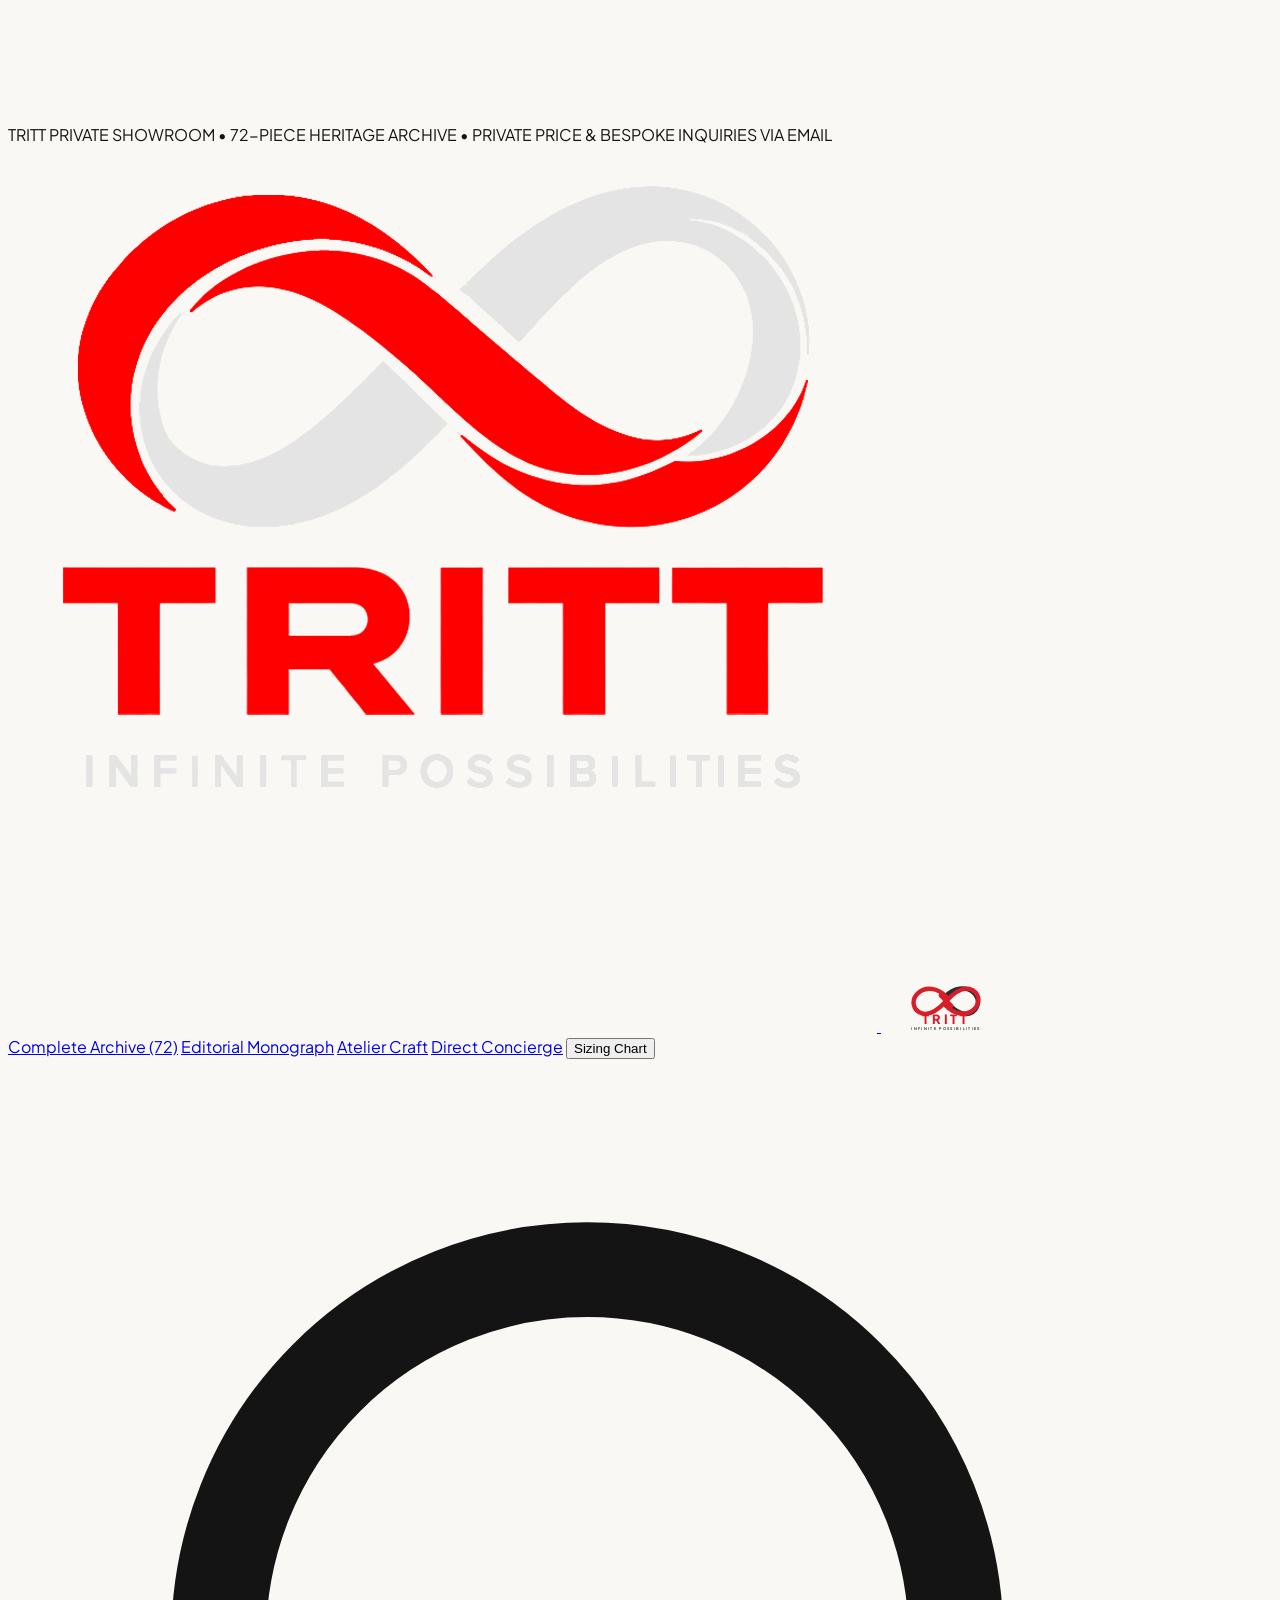
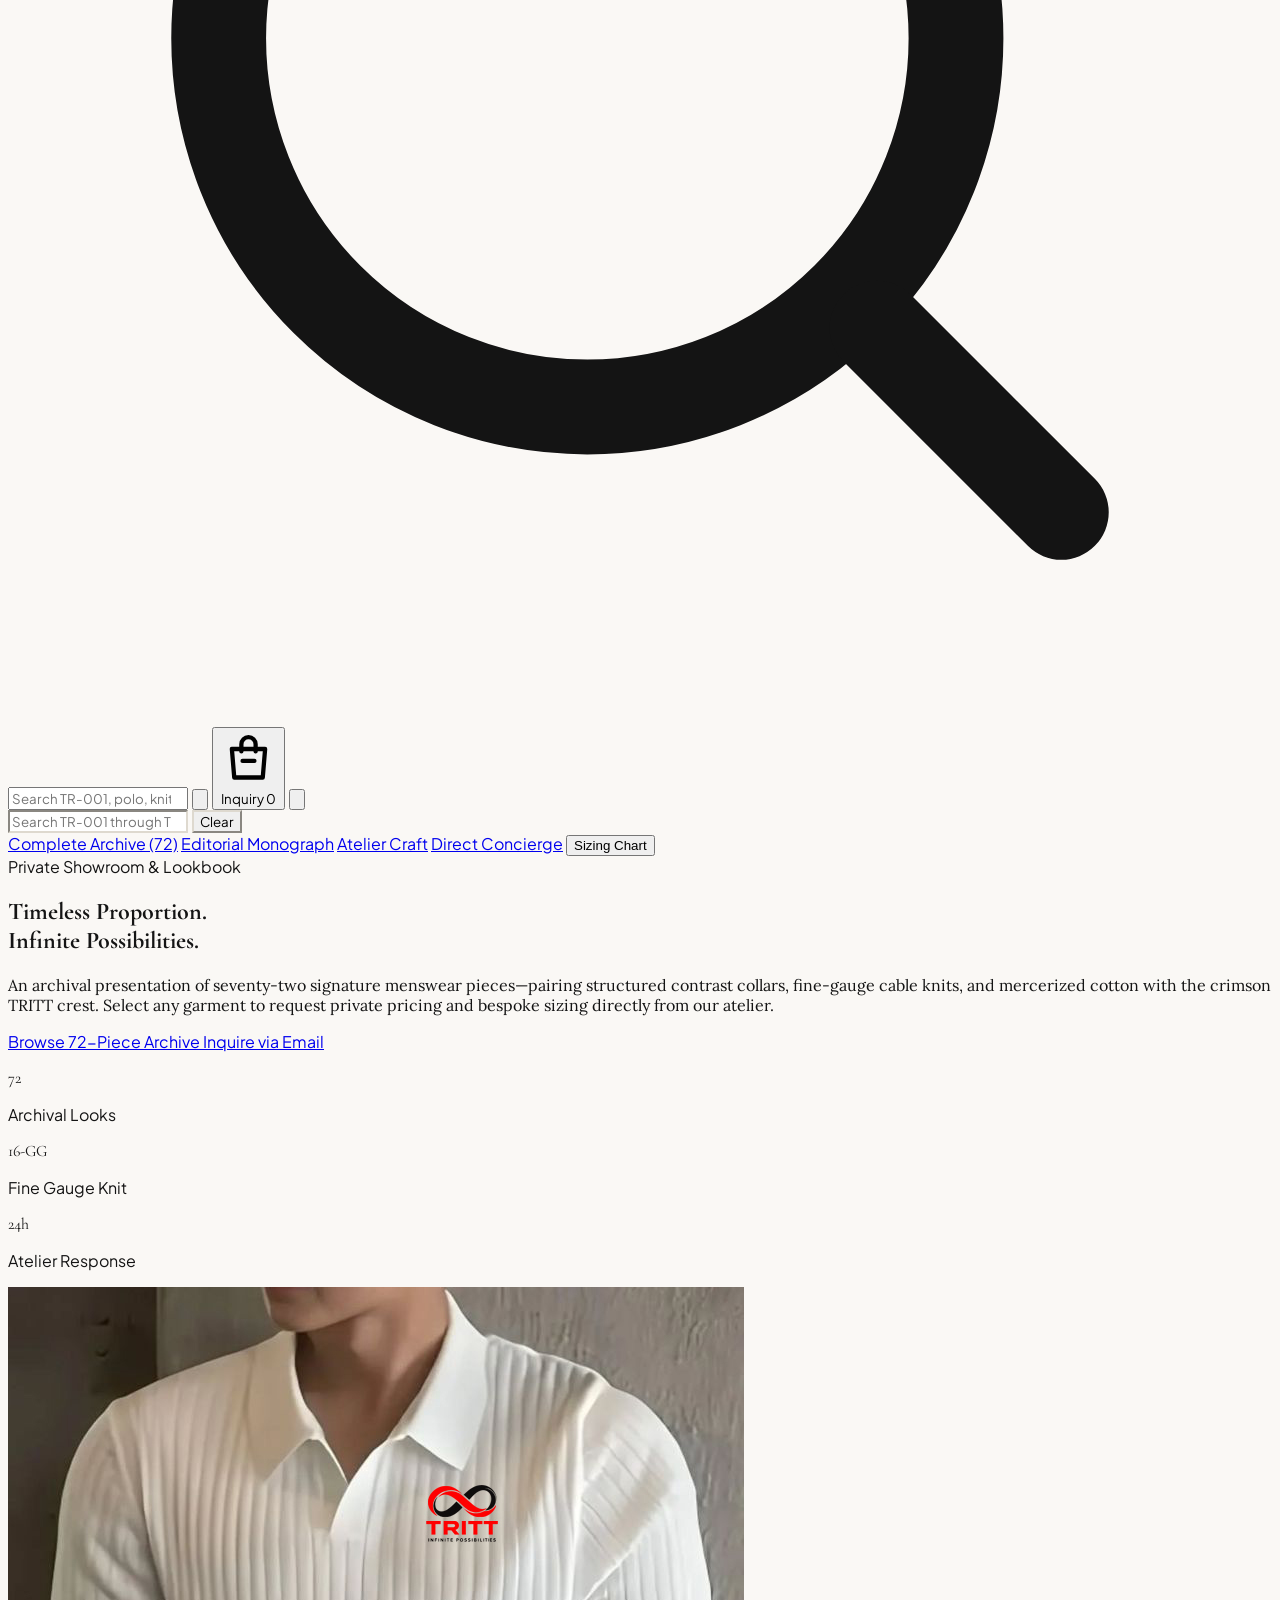
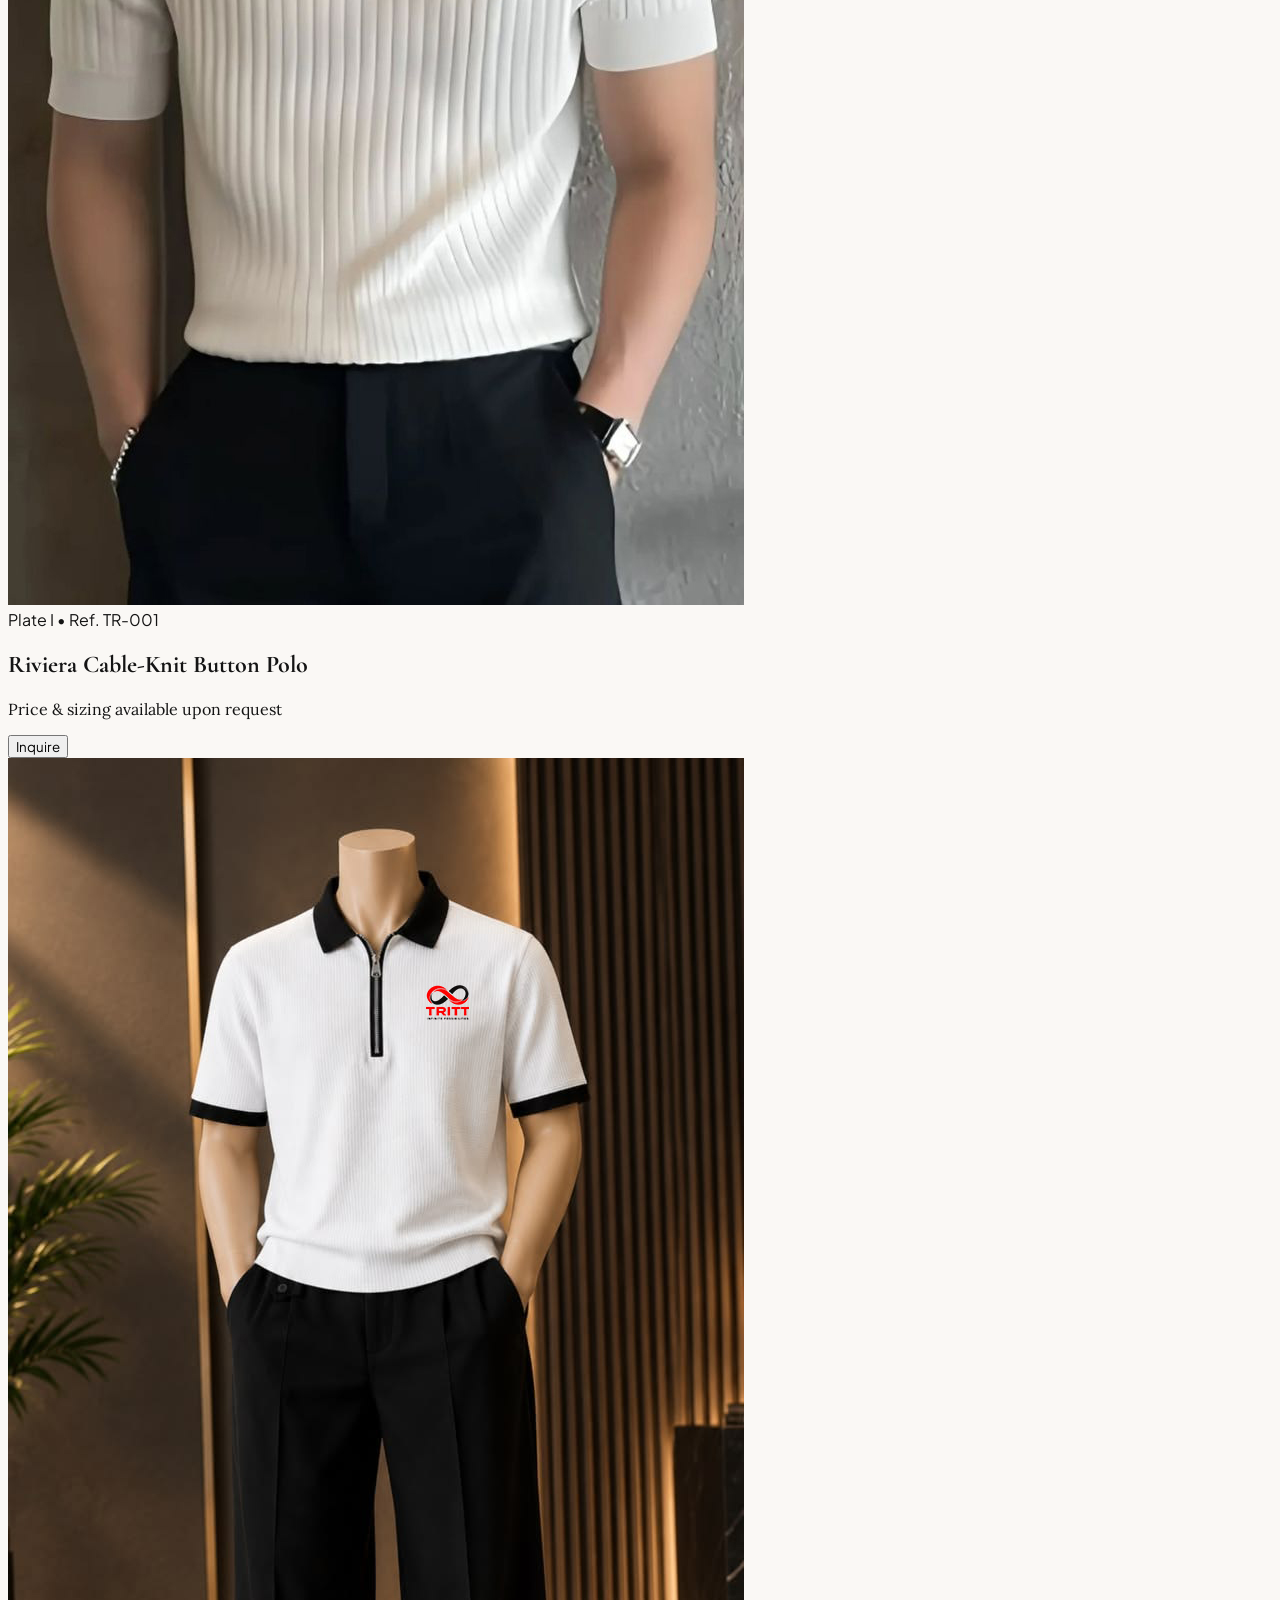
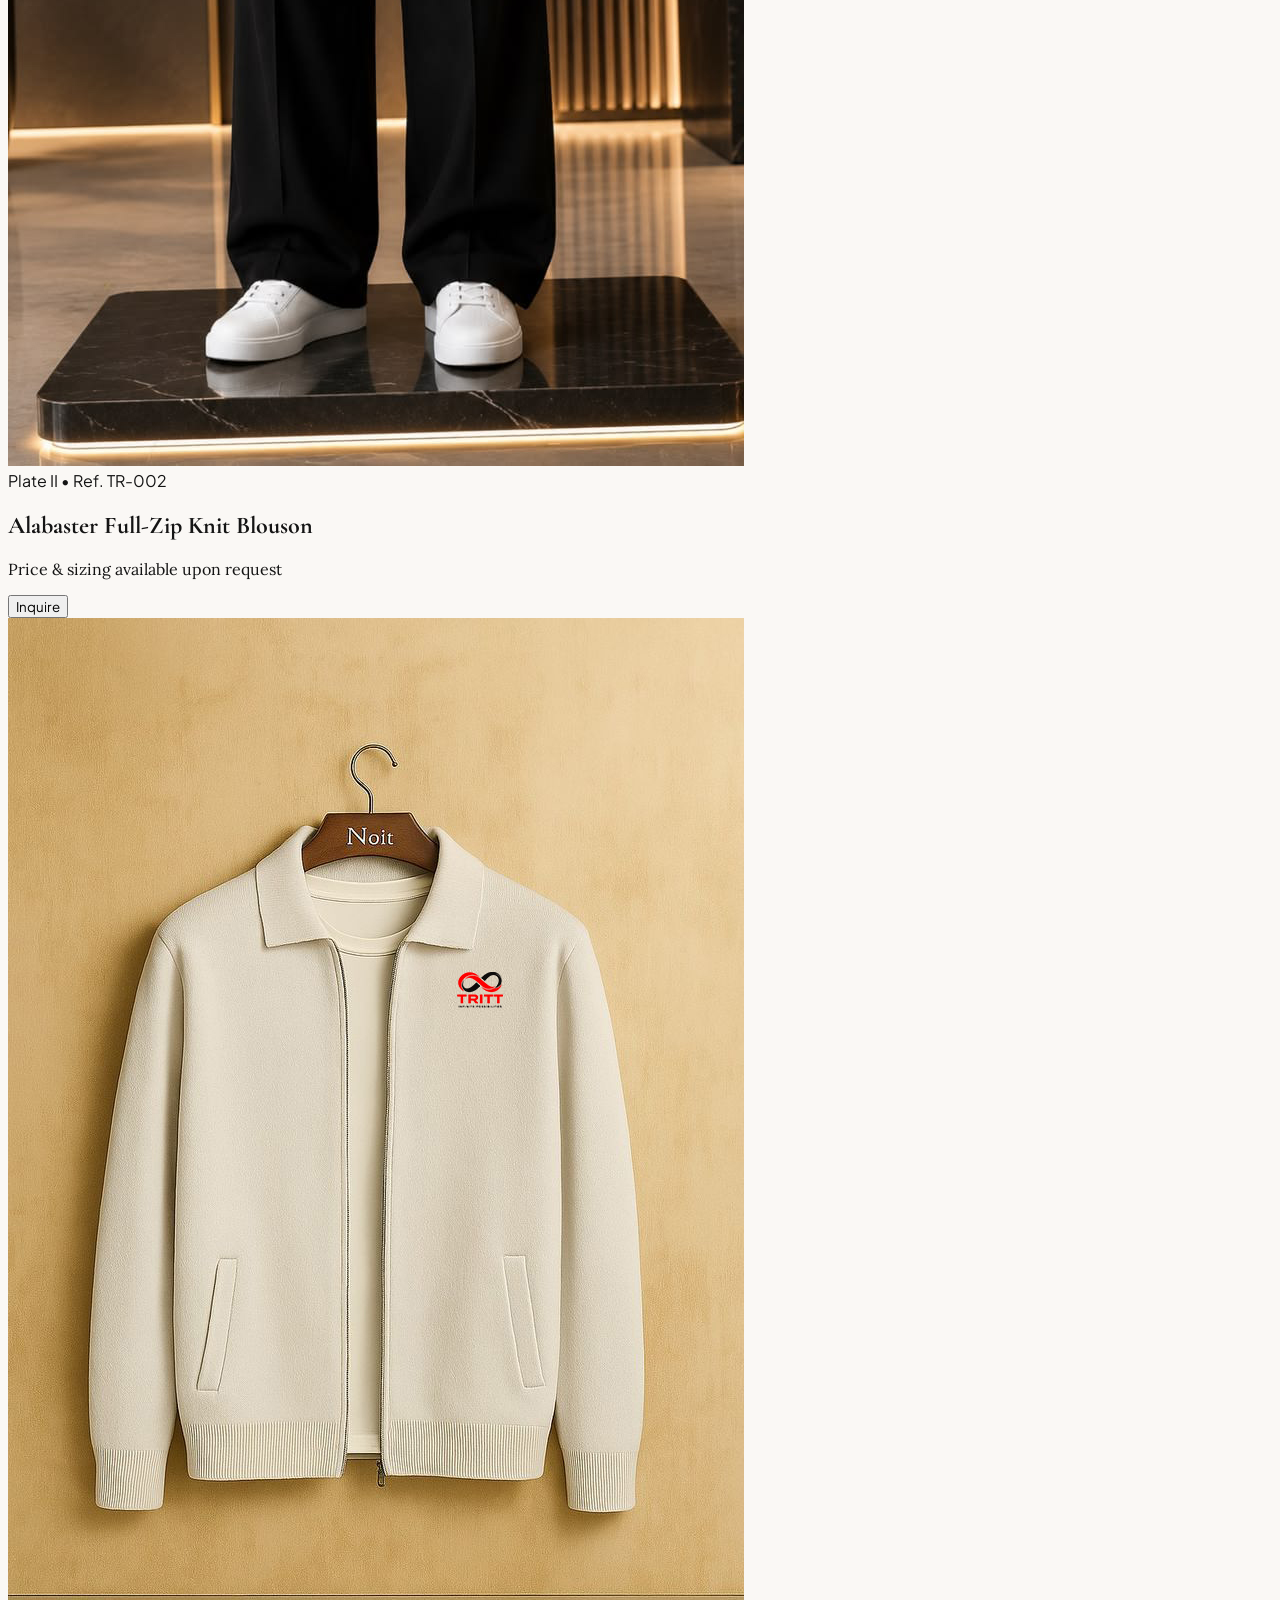
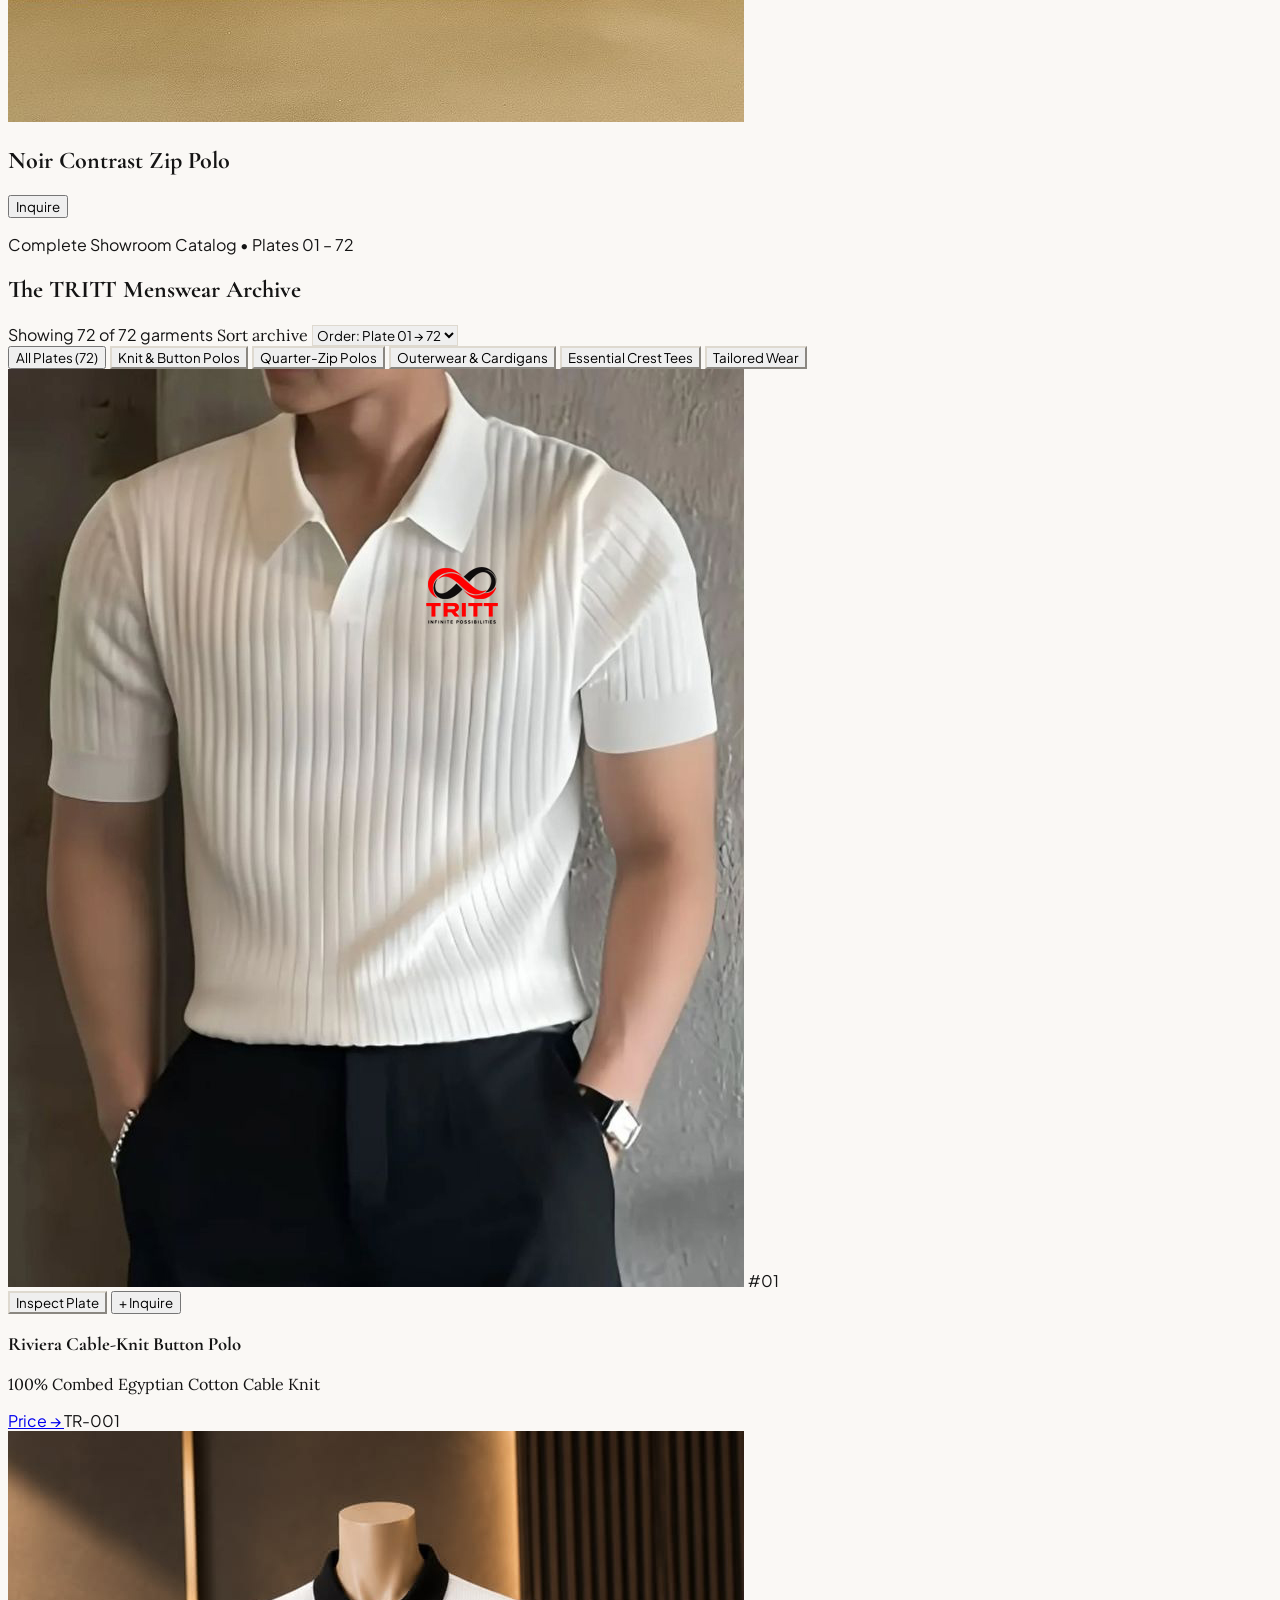
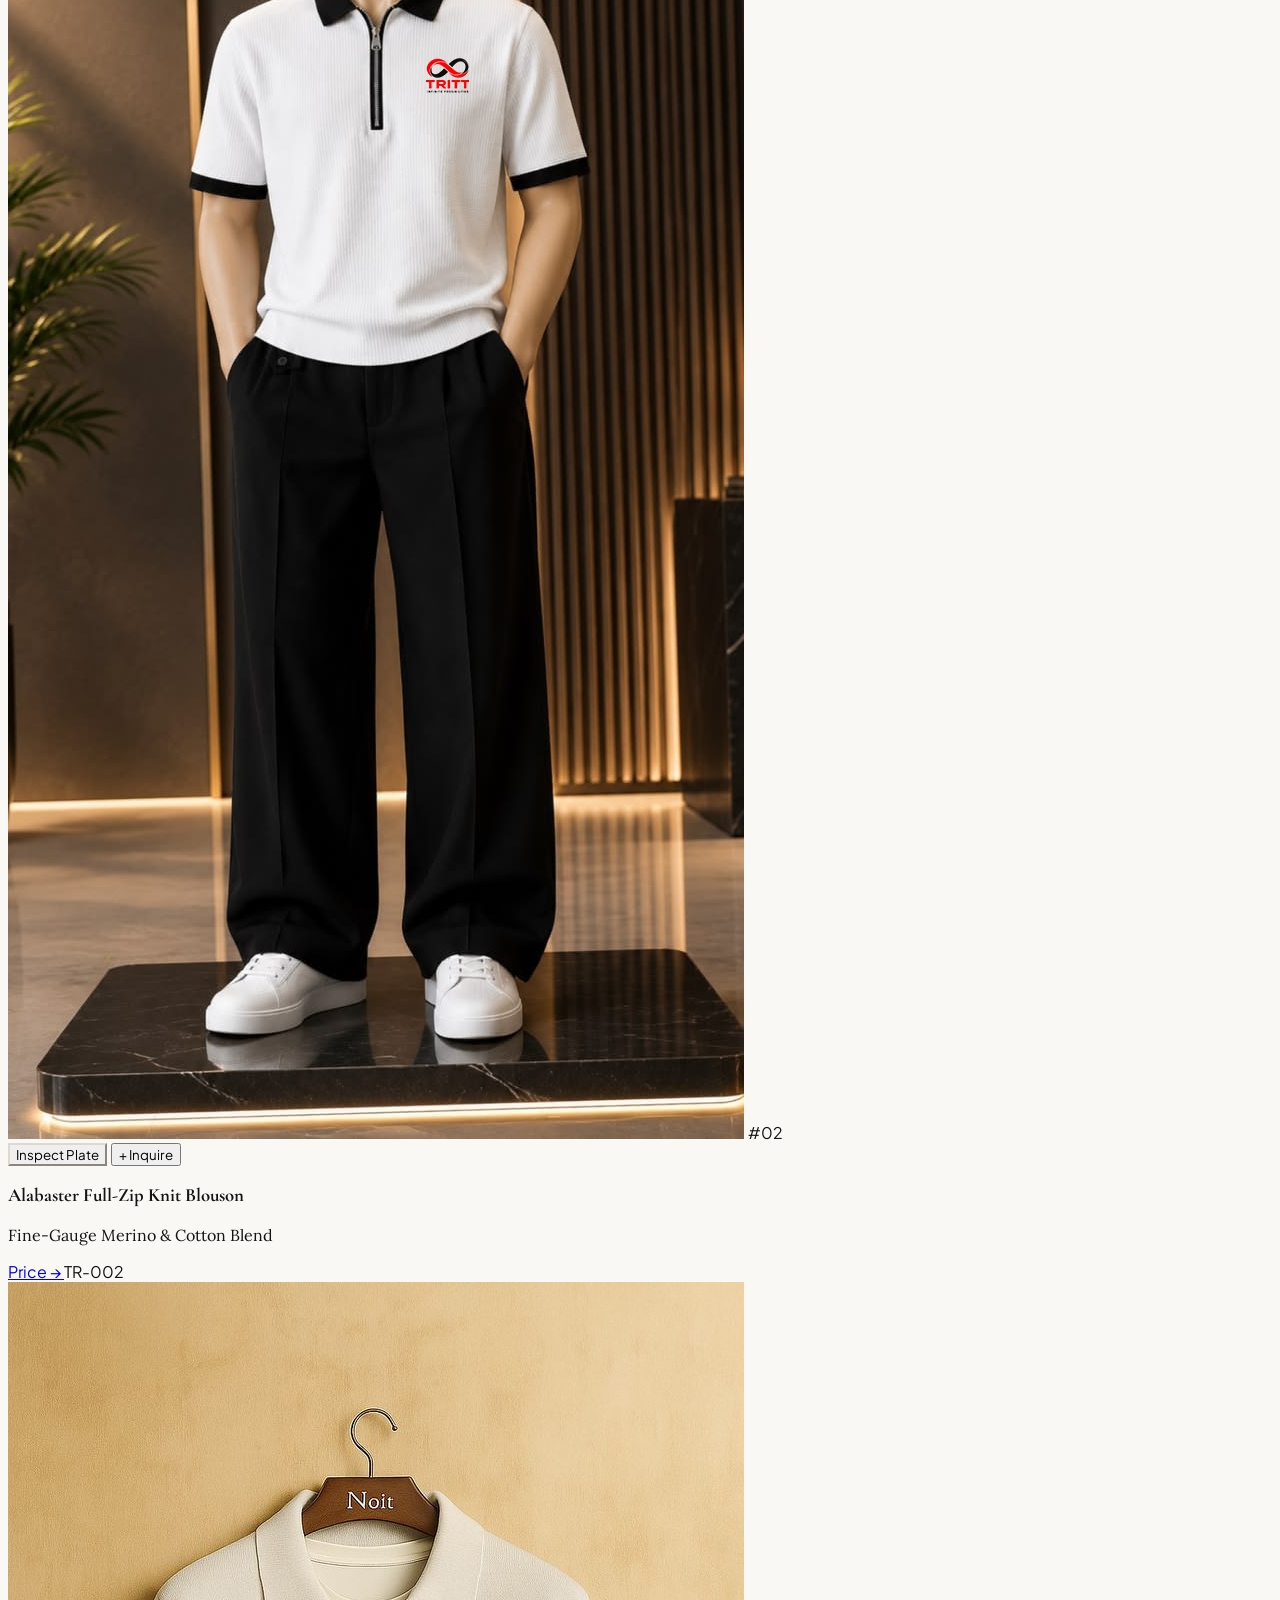
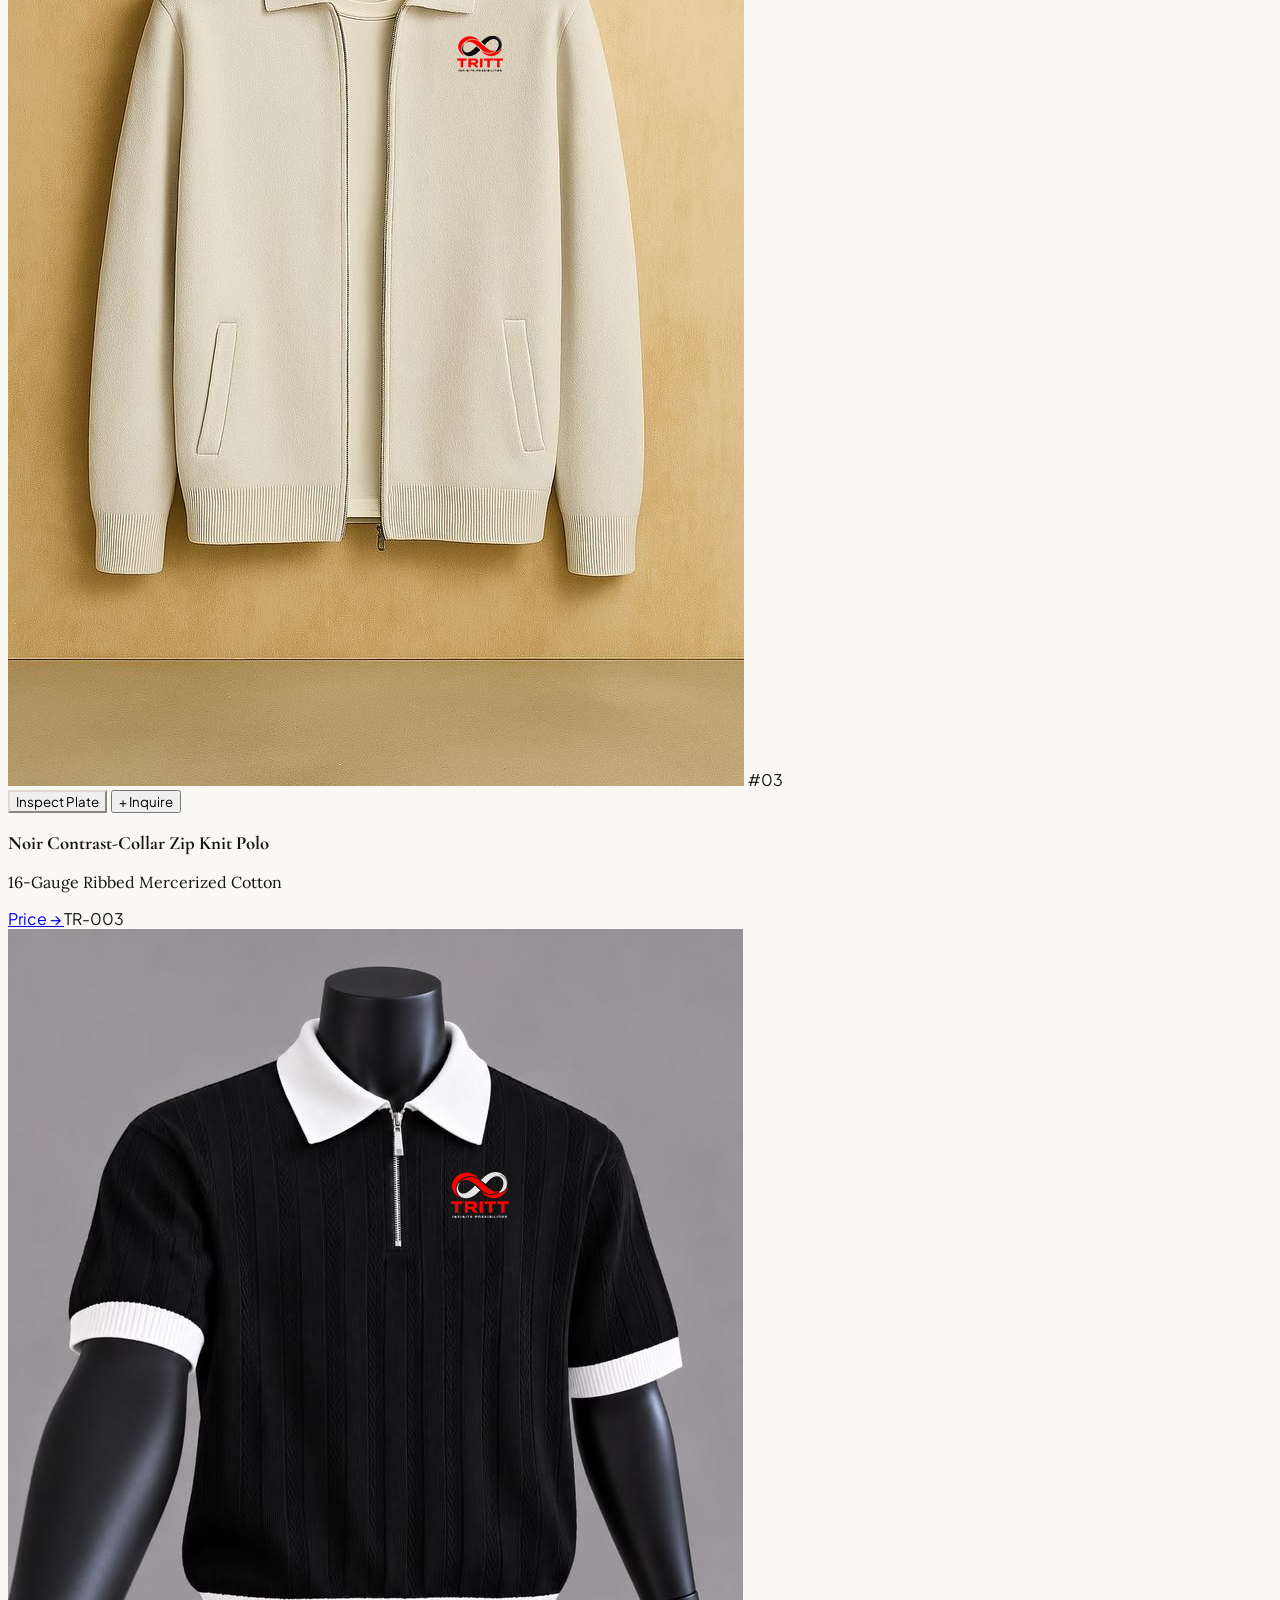
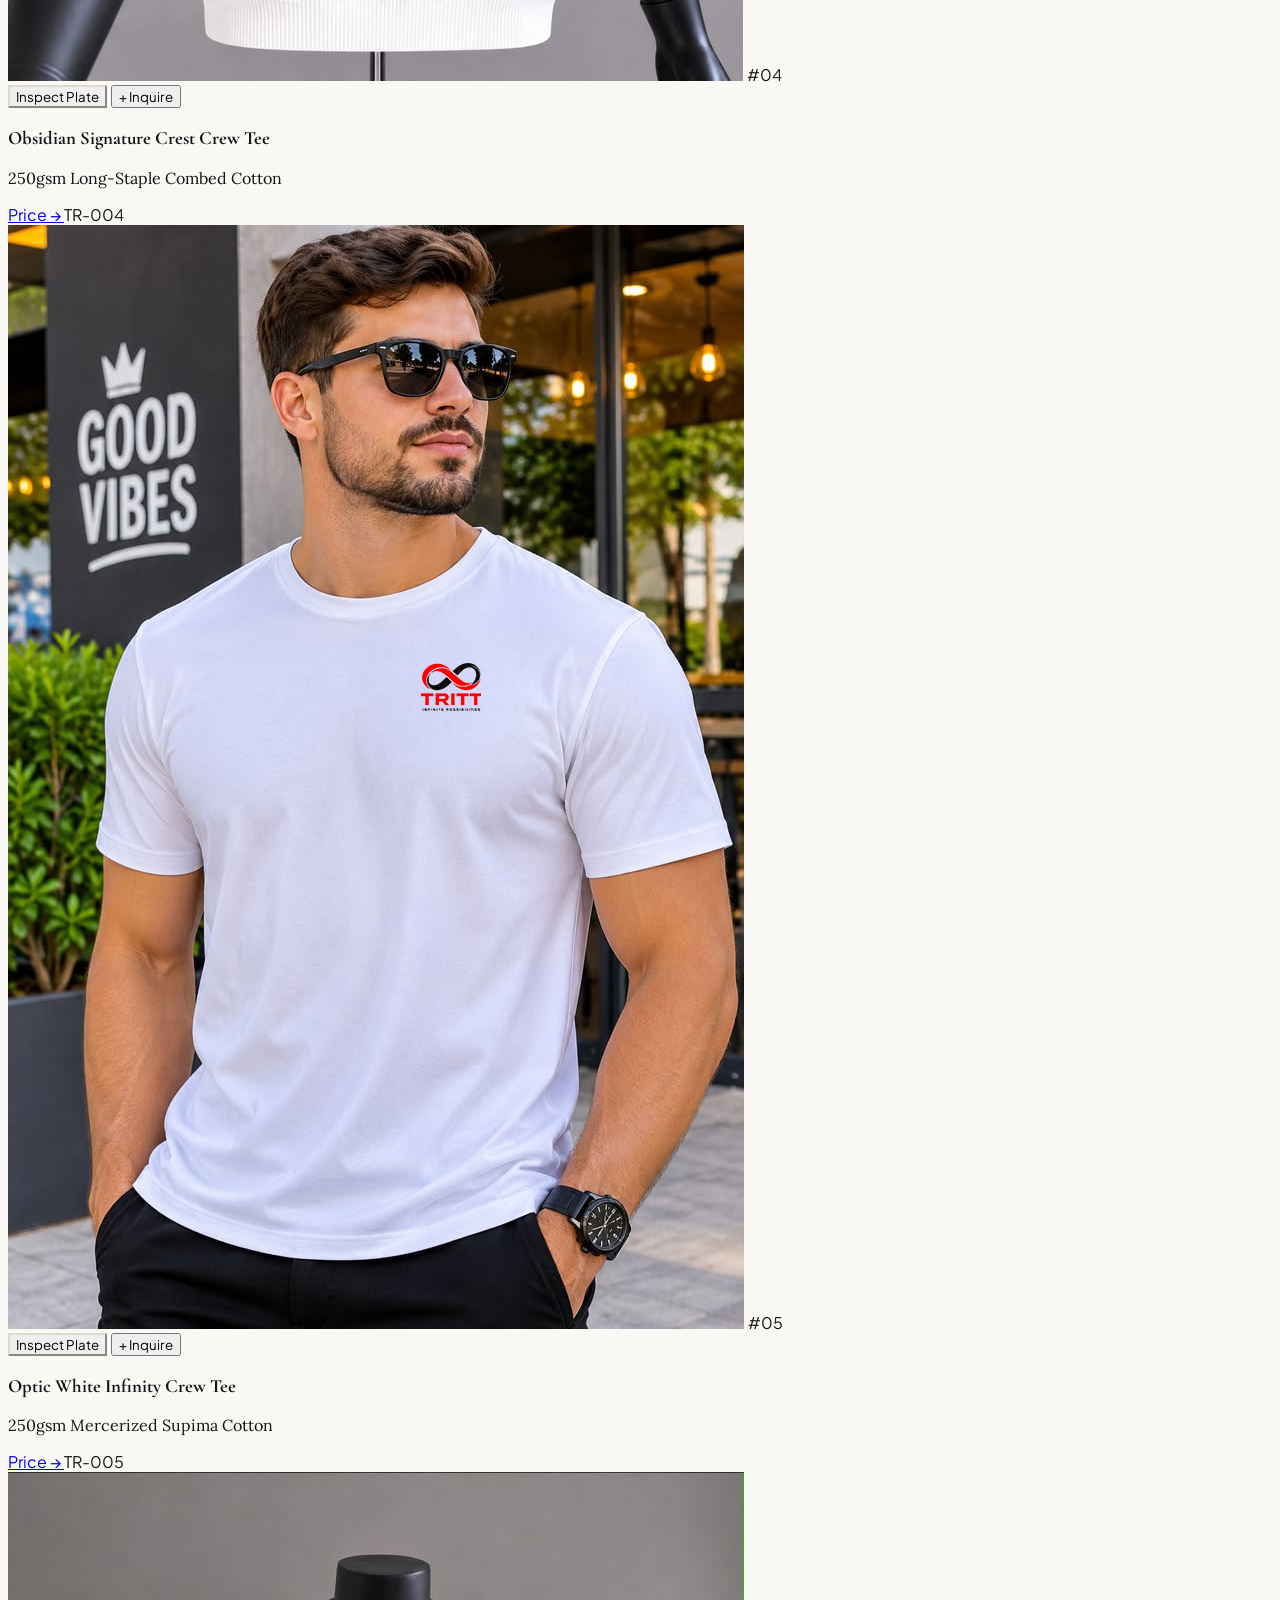
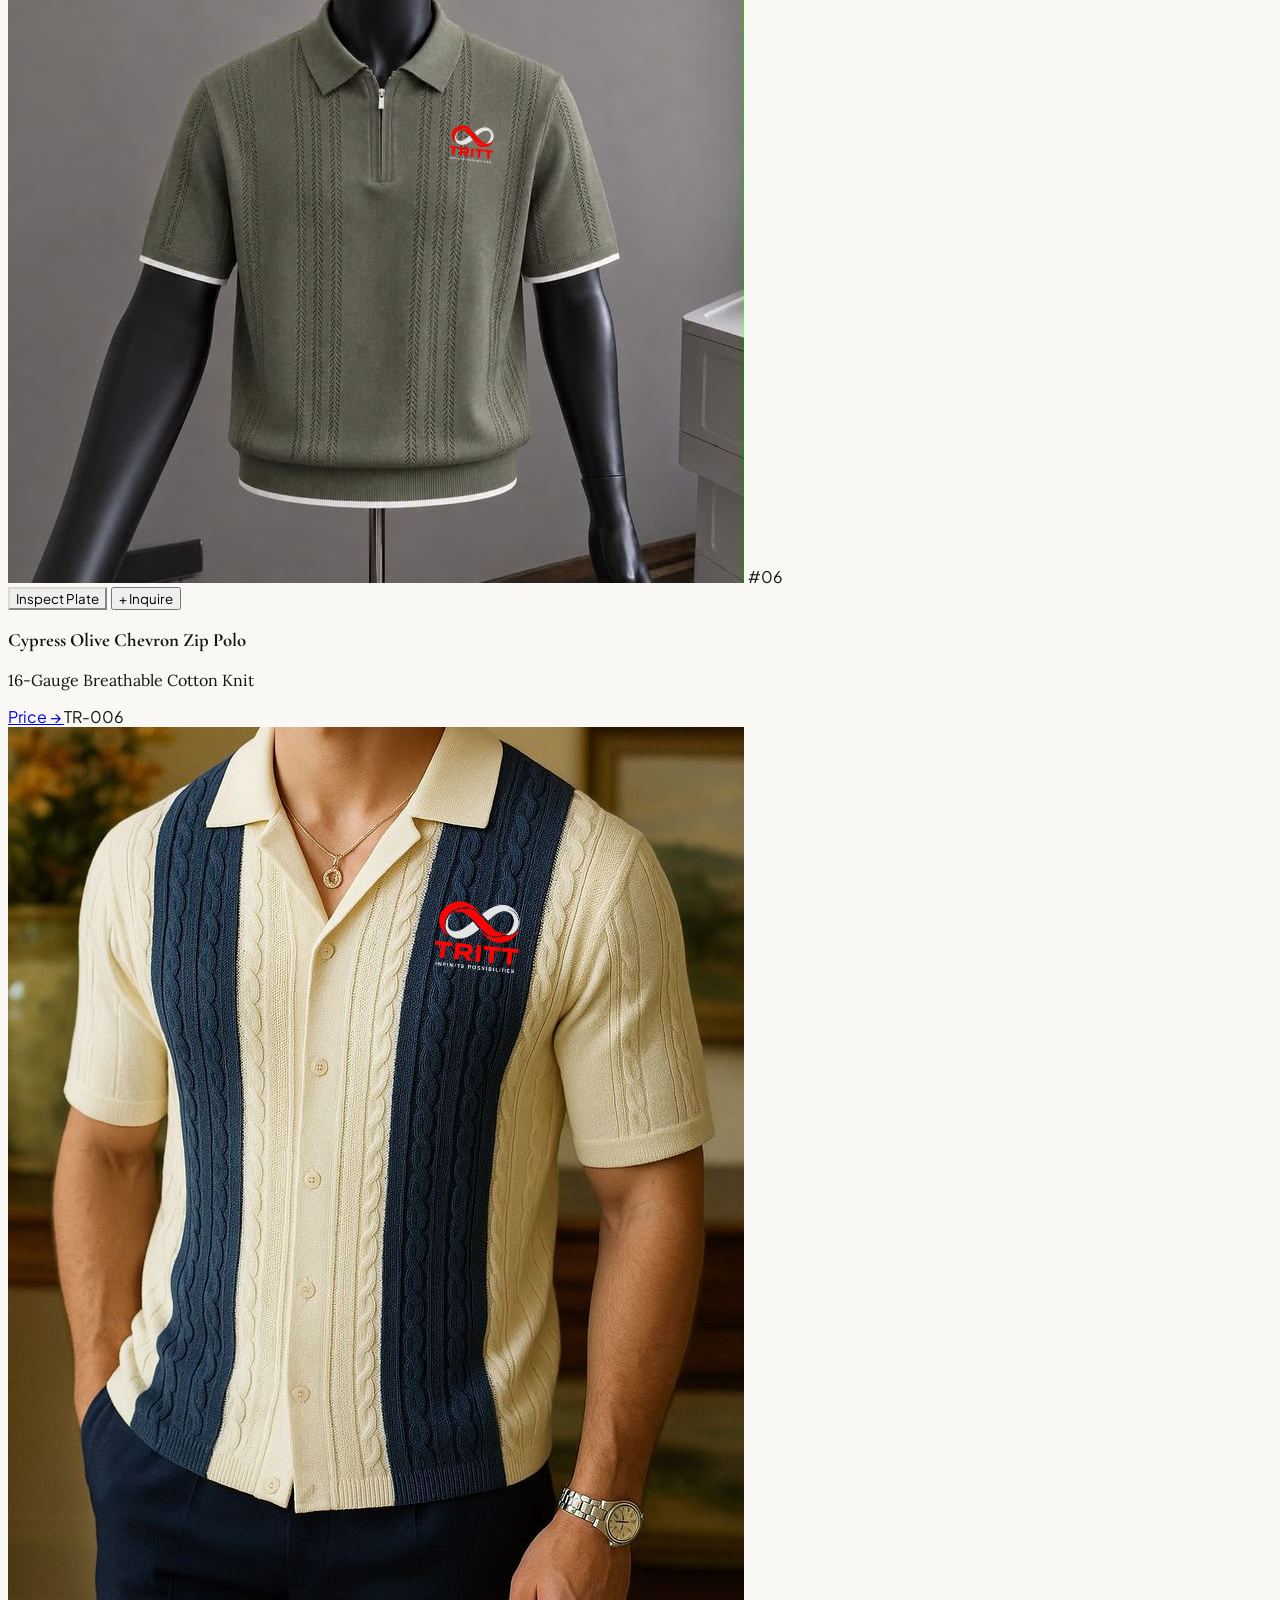
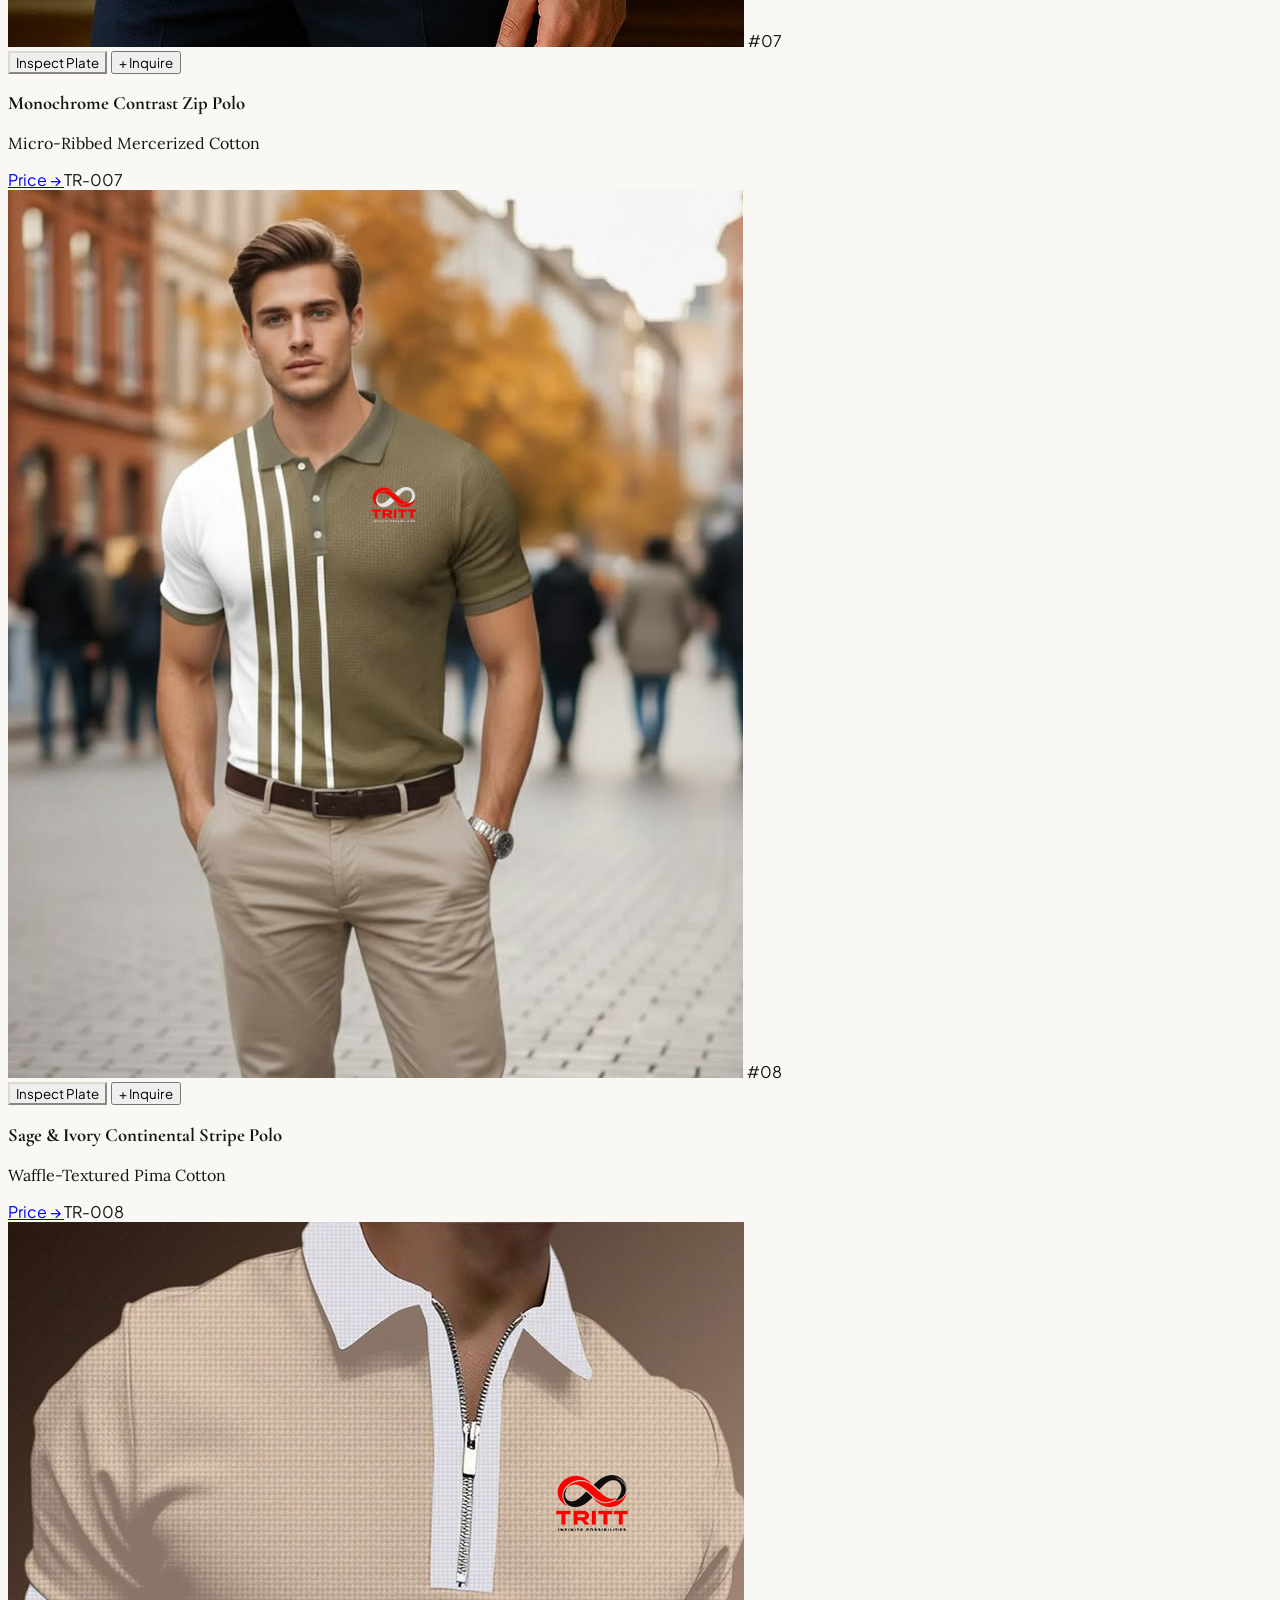
==== commit 74eeaa39: "Update storefront files" ====
--- a/index.html
+++ b/index.html
@@ -42,10 +42,10 @@
       color: #141414;
       font-family: 'Lora', Georgia, serif;
       -webkit-font-smoothing: antialiased;
-      padding-top: 116px;
-    }
-    @media (max-width: 639px) {
-      body { padding-top: 108px; }
+      padding-top: 80px;
+    }
+    @media (min-width: 640px) {
+      body { padding-top: 116px; }
     }
     .font-editorial {
       font-family: 'Cormorant Garamond', Georgia, serif;
@@ -70,14 +70,14 @@
 </head>
 <body class="bg-alabaster text-obsidian selection:bg-crimson selection:text-white overflow-x-hidden">
 
-  <!-- Top Editorial Showroom Dispatch Bar -->
-  <div id="topbar" class="fixed top-0 left-0 right-0 z-[70] bg-obsidian text-alabaster font-label text-[10px] sm:text-[11px] tracking-[0.22em] uppercase py-2.5 px-4 text-center border-b border-charcoal">
+  <!-- Top Editorial Showroom Dispatch Bar (Hidden on mobile so navigation sits cleanly at top) -->
+  <div id="topbar" class="hidden sm:block fixed top-0 left-0 right-0 z-[70] bg-obsidian text-alabaster font-label text-[10px] sm:text-[11px] tracking-[0.22em] uppercase py-2.5 px-4 text-center border-b border-charcoal">
     <span>TRITT PRIVATE SHOWROOM • 72-PIECE HERITAGE ARCHIVE • PRIVATE PRICE &amp; BESPOKE INQUIRIES VIA EMAIL</span>
   </div>
 
   <!-- Minimalist Architectural Header -->
-  <header id="main-header" class="fixed top-[36px] left-0 right-0 z-[60] bg-alabaster/95 backdrop-blur-md border-b hairline">
-    <div class="max-w-[1440px] mx-auto px-4 sm:px-8 lg:px-12 h-20 flex items-center justify-between gap-4">
+  <header id="main-header" class="fixed top-0 sm:top-[36px] left-0 right-0 z-[60] bg-alabaster/95 backdrop-blur-md border-b hairline">
+    <div class="max-w-[1440px] mx-auto px-3 sm:px-8 lg:px-12 h-20 flex items-center justify-between gap-2 sm:gap-4">
       
       <!-- Brand Logo -->
       <a href="#top" onclick="resetAllFilters()" class="flex items-center gap-3 shrink-0 group focus:outline-none" aria-label="TRITT Home">
@@ -85,7 +85,7 @@
           src="tritt-logo.png"
           alt="TRITT — Infinite Possibilities"
           onerror="this.style.display='none'; document.getElementById('fallback-header-logo').classList.remove('hidden');"
-          class="h-12 sm:h-14 w-auto max-w-[150px] object-contain"
+          class="h-11 sm:h-14 w-auto max-w-[140px] sm:max-w-[150px] object-contain"
         />
         <svg id="fallback-header-logo" width="130" height="50" viewBox="0 0 220 86" fill="none" xmlns="http://www.w3.org/2000/svg" class="hidden h-12 w-auto">
           <path d="M110 24C122 10 144 6 157 18C170 30 166 49 151 54C137 59 123 47 110 34" stroke="#2C2C2C" stroke-width="7.5" stroke-linecap="round"/>
@@ -106,7 +106,7 @@
       </nav>
 
       <!-- Header Utility Actions: live search and inquiry list -->
-      <div class="flex items-center gap-2.5 sm:gap-3.5">
+      <div class="flex items-center gap-1.5 sm:gap-3.5">
         <label class="hidden md:flex items-center gap-2 h-11 w-[210px] lg:w-[260px] px-3.5 rounded-full border hairline bg-white/70 focus-within:border-obsidian transition-colors">
           <svg class="w-4 h-4 shrink-0 text-muted" fill="none" stroke="currentColor" stroke-width="1.8" viewBox="0 0 24 24" aria-hidden="true">
             <circle cx="11" cy="11" r="7"></circle>
@@ -123,14 +123,14 @@
         </label>
 
         <!-- Mobile Search Toggle -->
-        <button type="button" onclick="toggleSearchBar()" class="md:hidden flex items-center justify-center w-11 h-11 rounded-full hover:bg-oatmeal text-obsidian" aria-label="Toggle Search">
+        <button type="button" onclick="toggleSearchBar()" class="md:hidden flex items-center justify-center w-10 h-10 rounded-full hover:bg-oatmeal text-obsidian" aria-label="Toggle Search">
           <svg class="w-5 h-5" fill="none" stroke="currentColor" stroke-width="1.8" viewBox="0 0 24 24">
             <circle cx="11" cy="11" r="7"></circle>
             <path d="M20 20l-3.5-3.5" stroke-linecap="round"></path>
           </svg>
         </button>
 
-        <button type="button" onclick="toggleInquiryDrawer(true)" class="relative flex items-center justify-center gap-2 h-11 px-3.5 bg-obsidian text-alabaster hover:bg-charcoal rounded-full font-label text-[11px] font-semibold tracking-[0.12em] uppercase transition-colors" aria-label="Open inquiry list">
+        <button type="button" onclick="toggleInquiryDrawer(true)" class="relative flex items-center justify-center gap-2 h-10 sm:h-11 px-3 sm:px-3.5 bg-obsidian text-alabaster hover:bg-charcoal rounded-full font-label text-[11px] font-semibold tracking-[0.12em] uppercase transition-colors" aria-label="Open inquiry list">
           <svg class="w-5 h-5" fill="none" stroke="currentColor" stroke-width="1.8" viewBox="0 0 24 24" aria-hidden="true">
             <path d="M5 8h14l-1 12H6L5 8Z" stroke-linejoin="round"></path>
             <path d="M9 9V6a3 3 0 0 1 6 0v3" stroke-linecap="round"></path>
@@ -140,7 +140,7 @@
           <span id="inquiry-badge" class="absolute -right-1.5 -top-1.5 inline-flex items-center justify-center bg-crimson text-white text-[9px] font-bold w-5 h-5 rounded-full border-2 border-alabaster">0</span>
         </button>
 
-        <button type="button" onclick="toggleMobileMenu()" class="lg:hidden flex items-center justify-center w-11 h-11 rounded-full hover:bg-oatmeal text-obsidian" aria-label="Toggle Menu">
+        <button type="button" onclick="toggleMobileMenu()" class="lg:hidden flex items-center justify-center w-10 h-10 rounded-full hover:bg-oatmeal text-obsidian" aria-label="Toggle Menu">
           <svg class="w-5 h-5" fill="none" stroke="currentColor" stroke-width="1.8" viewBox="0 0 24 24">
             <path stroke-linecap="round" d="M4 7h16M4 12h16M4 17h16"></path>
           </svg>
@@ -176,57 +176,57 @@
 
   <!-- Full-Height Architectural Hero Section -->
   <section id="top" class="border-b hairline">
-    <div class="max-w-[1440px] mx-auto grid grid-cols-1 lg:grid-cols-12 min-h-[80vh]">
+    <div class="max-w-[1440px] mx-auto grid grid-cols-1 lg:grid-cols-12 lg:min-h-[80vh]">
       
       <!-- Left Classic Editorial Column -->
-      <div class="lg:col-span-5 flex flex-col justify-between p-6 sm:p-10 lg:p-14 xl:p-16 border-b lg:border-b-0 lg:border-r hairline bg-alabaster">
-        <div class="space-y-6 my-auto">
+      <div class="lg:col-span-5 flex flex-col justify-between p-5 sm:p-10 lg:p-14 xl:p-16 border-b lg:border-b-0 lg:border-r hairline bg-alabaster">
+        <div class="space-y-4 sm:space-y-6 my-auto">
           <div class="inline-flex items-center gap-2.5 px-3.5 py-1.5 rounded-full bg-oatmeal border hairline font-label text-[10px] font-semibold tracking-[0.22em] uppercase text-charcoal">
             <span class="w-1.5 h-1.5 rounded-full bg-crimson"></span>
             <span>Private Showroom &amp; Lookbook</span>
           </div>
 
-          <h1 class="font-editorial text-5xl sm:text-6xl xl:text-[66px] font-medium leading-[1.03] tracking-tight text-obsidian">
+          <h1 class="font-editorial text-4xl sm:text-6xl xl:text-[66px] font-medium leading-[1.03] tracking-tight text-obsidian">
             Timeless Proportion.<br />
             <span class="italic font-normal text-charcoal">Infinite Possibilities.</span>
           </h1>
 
-          <p class="font-classic-body text-sm sm:text-[15px] text-muted leading-relaxed max-w-md">
+          <p class="font-classic-body text-xs sm:text-[15px] text-muted leading-relaxed max-w-md">
             An archival presentation of seventy-two signature menswear pieces—pairing structured contrast collars, fine-gauge cable knits, and mercerized cotton with the crimson TRITT crest. Select any garment to request private pricing and bespoke sizing directly from our atelier.
           </p>
 
-          <div class="pt-2 flex flex-wrap items-center gap-3.5">
-            <a href="#collection" class="inline-flex items-center justify-center px-7 py-4 rounded-xl bg-obsidian text-alabaster font-label text-[11px] font-semibold tracking-[0.18em] uppercase hover:bg-charcoal transition-colors">
+          <div class="pt-1 sm:pt-2 flex flex-wrap items-center gap-2.5 sm:gap-3.5">
+            <a href="#collection" class="inline-flex items-center justify-center px-5 sm:px-7 py-3 sm:py-4 rounded-xl bg-obsidian text-alabaster font-label text-[10px] sm:text-[11px] font-semibold tracking-[0.16em] sm:tracking-[0.18em] uppercase hover:bg-charcoal transition-colors">
               Browse 72-Piece Archive
             </a>
-            <a href="#private-inquiry" class="inline-flex items-center justify-center px-6 py-4 rounded-xl bg-oatmeal text-obsidian border hairline font-label text-[11px] font-semibold tracking-[0.18em] uppercase hover:bg-sandstone transition-colors">
+            <a href="#private-inquiry" class="inline-flex items-center justify-center px-5 sm:px-6 py-3 sm:py-4 rounded-xl bg-oatmeal text-obsidian border hairline font-label text-[10px] sm:text-[11px] font-semibold tracking-[0.16em] sm:tracking-[0.18em] uppercase hover:bg-sandstone transition-colors">
               Inquire via Email
             </a>
           </div>
         </div>
 
         <!-- Architectural Showroom Metrics -->
-        <div class="pt-10 mt-10 border-t hairline grid grid-cols-3 gap-4">
+        <div class="pt-6 mt-6 sm:pt-10 sm:mt-10 border-t hairline grid grid-cols-3 gap-4">
           <div>
-            <p class="font-editorial text-3xl sm:text-4xl font-semibold text-obsidian">72</p>
-            <p class="font-label text-[10px] uppercase tracking-[0.16em] text-muted mt-0.5">Archival Looks</p>
+            <p class="font-editorial text-2xl sm:text-4xl font-semibold text-obsidian">72</p>
+            <p class="font-label text-[9px] sm:text-[10px] uppercase tracking-[0.16em] text-muted mt-0.5">Archival Looks</p>
           </div>
           <div>
-            <p class="font-editorial text-3xl sm:text-4xl font-semibold text-obsidian">16-GG</p>
-            <p class="font-label text-[10px] uppercase tracking-[0.16em] text-muted mt-0.5">Fine Gauge Knit</p>
+            <p class="font-editorial text-2xl sm:text-4xl font-semibold text-obsidian">16-GG</p>
+            <p class="font-label text-[9px] sm:text-[10px] uppercase tracking-[0.16em] text-muted mt-0.5">Fine Gauge Knit</p>
           </div>
           <div>
-            <p class="font-editorial text-3xl sm:text-4xl font-semibold text-obsidian">24h</p>
-            <p class="font-label text-[10px] uppercase tracking-[0.16em] text-muted mt-0.5">Atelier Response</p>
-          </div>
-        </div>
-      </div>
-
-      <!-- Right Split Garment Showcase (Referencing local tritt(1) & tritt(2)) -->
-      <div class="lg:col-span-7 grid grid-cols-1 sm:grid-cols-2 bg-oatmeal">
+            <p class="font-editorial text-2xl sm:text-4xl font-semibold text-obsidian">24h</p>
+            <p class="font-label text-[9px] sm:text-[10px] uppercase tracking-[0.16em] text-muted mt-0.5">Atelier Response</p>
+          </div>
+        </div>
+      </div>
+
+      <!-- Right Split Garment Showcase (3 columns on mobile so multiple looks show at once) -->
+      <div class="lg:col-span-7 grid grid-cols-3 sm:grid-cols-2 bg-oatmeal">
         
         <!-- Hero Look 01: tritt(1) -->
-        <div class="relative group overflow-hidden border-b sm:border-b-0 sm:border-r hairline aspect-[3/4] sm:aspect-auto">
+        <div class="relative group overflow-hidden border-r hairline aspect-[3/4] sm:aspect-auto">
           <img
             src="tritt(1).jpg"
             data-index="1"
@@ -234,20 +234,20 @@
             onerror="handleSmartImageFallback(this, 1, 'TR-001 • Riviera Cable-Knit')"
             class="w-full h-full object-cover object-top transition-transform duration-700 group-hover:scale-[1.03]"
           />
-          <div class="absolute inset-x-4 bottom-4 bg-alabaster/95 backdrop-blur-xs border hairline rounded-xl p-4 flex items-center justify-between gap-3">
-            <div>
-              <span class="font-label text-[10px] font-bold tracking-[0.18em] uppercase text-crimson">Plate I • Ref. TR-001</span>
-              <h2 class="font-editorial text-xl font-semibold text-obsidian leading-tight mt-0.5">Riviera Cable-Knit Button Polo</h2>
-              <p class="font-classic-body italic text-xs text-muted mt-0.5">Price &amp; sizing available upon request</p>
-            </div>
-            <button type="button" onclick="openProductModal(1)" class="px-3.5 py-2.5 rounded-lg bg-obsidian text-alabaster font-label text-[10px] font-semibold tracking-[0.15em] uppercase hover:bg-crimson transition-colors shrink-0">
+          <div class="absolute inset-x-1.5 sm:inset-x-4 bottom-1.5 sm:bottom-4 bg-alabaster/95 backdrop-blur-xs border hairline rounded-lg sm:rounded-xl p-1.5 sm:p-4 flex items-center justify-between gap-1.5 sm:gap-3">
+            <div class="min-w-0">
+              <span class="hidden sm:block font-label text-[10px] font-bold tracking-[0.18em] uppercase text-crimson">Plate I • Ref. TR-001</span>
+              <h2 class="font-editorial text-xs sm:text-xl font-semibold text-obsidian leading-tight sm:mt-0.5 truncate">Riviera Cable-Knit Button Polo</h2>
+              <p class="hidden sm:block font-classic-body italic text-xs text-muted mt-0.5">Price &amp; sizing available upon request</p>
+            </div>
+            <button type="button" onclick="openProductModal(1)" class="px-2 sm:px-3.5 py-1 sm:py-2.5 rounded-md sm:rounded-lg bg-obsidian text-alabaster font-label text-[8px] sm:text-[10px] font-semibold tracking-[0.1em] sm:tracking-[0.15em] uppercase hover:bg-crimson transition-colors shrink-0">
               Inquire
             </button>
           </div>
         </div>
 
         <!-- Hero Look 02: tritt(2) -->
-        <div class="relative group overflow-hidden aspect-[3/4] sm:aspect-auto">
+        <div class="relative group overflow-hidden border-r sm:border-r-0 hairline aspect-[3/4] sm:aspect-auto">
           <img
             src="tritt(2).jpg"
             data-index="2"
@@ -255,36 +255,55 @@
             onerror="handleSmartImageFallback(this, 2, 'TR-002 • Alabaster Knit Blouson')"
             class="w-full h-full object-cover object-top transition-transform duration-700 group-hover:scale-[1.03]"
           />
-          <div class="absolute inset-x-4 bottom-4 bg-alabaster/95 backdrop-blur-xs border hairline rounded-xl p-4 flex items-center justify-between gap-3">
-            <div>
-              <span class="font-label text-[10px] font-bold tracking-[0.18em] uppercase text-crimson">Plate II • Ref. TR-002</span>
-              <h2 class="font-editorial text-xl font-semibold text-obsidian leading-tight mt-0.5">Alabaster Full-Zip Knit Blouson</h2>
-              <p class="font-classic-body italic text-xs text-muted mt-0.5">Price &amp; sizing available upon request</p>
-            </div>
-            <button type="button" onclick="openProductModal(2)" class="px-3.5 py-2.5 rounded-lg bg-obsidian text-alabaster font-label text-[10px] font-semibold tracking-[0.15em] uppercase hover:bg-crimson transition-colors shrink-0">
+          <div class="absolute inset-x-1.5 sm:inset-x-4 bottom-1.5 sm:bottom-4 bg-alabaster/95 backdrop-blur-xs border hairline rounded-lg sm:rounded-xl p-1.5 sm:p-4 flex items-center justify-between gap-1.5 sm:gap-3">
+            <div class="min-w-0">
+              <span class="hidden sm:block font-label text-[10px] font-bold tracking-[0.18em] uppercase text-crimson">Plate II • Ref. TR-002</span>
+              <h2 class="font-editorial text-xs sm:text-xl font-semibold text-obsidian leading-tight sm:mt-0.5 truncate">Alabaster Full-Zip Knit Blouson</h2>
+              <p class="hidden sm:block font-classic-body italic text-xs text-muted mt-0.5">Price &amp; sizing available upon request</p>
+            </div>
+            <button type="button" onclick="openProductModal(2)" class="px-2 sm:px-3.5 py-1 sm:py-2.5 rounded-md sm:rounded-lg bg-obsidian text-alabaster font-label text-[8px] sm:text-[10px] font-semibold tracking-[0.1em] sm:tracking-[0.15em] uppercase hover:bg-crimson transition-colors shrink-0">
               Inquire
             </button>
           </div>
         </div>
 
+        <!-- Hero Look 03 on mobile: tritt(3) -->
+        <div class="relative group overflow-hidden sm:hidden aspect-[3/4]">
+          <img
+            src="tritt(3).jpg"
+            data-index="3"
+            alt="TRITT Archival Look 03 — tritt(3)"
+            onerror="handleSmartImageFallback(this, 3, 'TR-003 • Noir Zip Polo')"
+            class="w-full h-full object-cover object-top transition-transform duration-700 group-hover:scale-[1.03]"
+          />
+          <div class="absolute inset-x-1.5 bottom-1.5 bg-alabaster/95 backdrop-blur-xs border hairline rounded-lg p-1.5 flex items-center justify-between gap-1.5">
+            <div class="min-w-0">
+              <h2 class="font-editorial text-xs font-semibold text-obsidian leading-tight truncate">Noir Contrast Zip Polo</h2>
+            </div>
+            <button type="button" onclick="openProductModal(3)" class="px-2 py-1 rounded-md bg-obsidian text-alabaster font-label text-[8px] font-semibold tracking-[0.1em] uppercase hover:bg-crimson transition-colors shrink-0">
+              Inquire
+            </button>
+          </div>
+        </div>
+
       </div>
     </div>
   </section>
 
   <!-- Main 72-Piece Interactive Showroom Catalog -->
-  <section id="collection" class="py-16 sm:py-24 max-w-[1440px] mx-auto px-4 sm:px-8 lg:px-12">
+  <section id="collection" class="py-10 sm:py-24 max-w-[1440px] mx-auto px-3 sm:px-8 lg:px-12">
     
     <!-- Section Heading & View Controls -->
-    <div class="flex flex-col md:flex-row md:items-end justify-between gap-6 pb-8 border-b hairline">
+    <div class="flex flex-col md:flex-row md:items-end justify-between gap-4 pb-5 sm:pb-8 border-b hairline">
       <div>
-        <p class="font-label text-[11px] font-semibold tracking-[0.22em] uppercase text-crimson mb-2">Complete Showroom Catalog • Plates 01 – 72</p>
-        <h2 class="font-editorial text-4xl sm:text-5xl font-medium text-obsidian tracking-tight">The TRITT Menswear Archive</h2>
-      </div>
-
-      <div class="flex flex-wrap items-center gap-3">
-        <span id="visible-count-label" class="font-label text-[11px] text-muted tracking-wider uppercase mr-2">Showing 72 of 72 garments</span>
+        <p class="font-label text-[10px] sm:text-[11px] font-semibold tracking-[0.18em] sm:tracking-[0.22em] uppercase text-crimson mb-1 sm:mb-2">Complete Showroom Catalog • Plates 01 – 72</p>
+        <h2 class="font-editorial text-3xl sm:text-5xl font-medium text-obsidian tracking-tight">The TRITT Menswear Archive</h2>
+      </div>
+
+      <div class="flex flex-wrap items-center justify-between sm:justify-start gap-2.5 sm:gap-3">
+        <span id="visible-count-label" class="font-label text-[10px] sm:text-[11px] text-muted tracking-wider uppercase mr-1 sm:mr-2">Showing 72 of 72 garments</span>
         <label for="sort-select" class="sr-only">Sort archive</label>
-        <select id="sort-select" onchange="handleSortChange(this.value)" class="bg-oatmeal border hairline rounded-xl px-4 py-2.5 font-label text-[11px] font-semibold tracking-wider uppercase text-obsidian focus:outline-none focus:border-obsidian cursor-pointer">
+        <select id="sort-select" onchange="handleSortChange(this.value)" class="bg-oatmeal border hairline rounded-xl px-3 sm:px-4 py-2 sm:py-2.5 font-label text-[10px] sm:text-[11px] font-semibold tracking-wider uppercase text-obsidian focus:outline-none focus:border-obsidian cursor-pointer">
           <option value="plate-asc">Order: Plate 01 → 72</option>
           <option value="plate-desc">Order: Plate 72 → 01</option>
           <option value="name-asc">Title: A – Z</option>
@@ -293,29 +312,29 @@
     </div>
 
     <!-- Category Filter Pills -->
-    <div class="py-6 flex items-center gap-2.5 overflow-x-auto no-scrollbar border-b hairline" id="filter-bar">
-      <button type="button" data-filter="all" onclick="setFilter('all')" class="filter-pill px-4 py-2.5 rounded-xl font-label text-[11px] font-semibold tracking-[0.14em] uppercase transition-colors shrink-0 bg-obsidian text-alabaster">
+    <div class="py-4 sm:py-6 flex items-center gap-2 sm:gap-2.5 overflow-x-auto no-scrollbar border-b hairline" id="filter-bar">
+      <button type="button" data-filter="all" onclick="setFilter('all')" class="filter-pill px-3.5 sm:px-4 py-2 sm:py-2.5 rounded-xl font-label text-[10px] sm:text-[11px] font-semibold tracking-[0.12em] sm:tracking-[0.14em] uppercase transition-colors shrink-0 bg-obsidian text-alabaster">
         All Plates (72)
       </button>
-      <button type="button" data-filter="polos" onclick="setFilter('polos')" class="filter-pill px-4 py-2.5 rounded-xl font-label text-[11px] font-semibold tracking-[0.14em] uppercase transition-colors shrink-0 bg-oatmeal text-obsidian border hairline hover:bg-sandstone">
+      <button type="button" data-filter="polos" onclick="setFilter('polos')" class="filter-pill px-3.5 sm:px-4 py-2 sm:py-2.5 rounded-xl font-label text-[10px] sm:text-[11px] font-semibold tracking-[0.12em] sm:tracking-[0.14em] uppercase transition-colors shrink-0 bg-oatmeal text-obsidian border hairline hover:bg-sandstone">
         Knit &amp; Button Polos
       </button>
-      <button type="button" data-filter="zip-polos" onclick="setFilter('zip-polos')" class="filter-pill px-4 py-2.5 rounded-xl font-label text-[11px] font-semibold tracking-[0.14em] uppercase transition-colors shrink-0 bg-oatmeal text-obsidian border hairline hover:bg-sandstone">
+      <button type="button" data-filter="zip-polos" onclick="setFilter('zip-polos')" class="filter-pill px-3.5 sm:px-4 py-2 sm:py-2.5 rounded-xl font-label text-[10px] sm:text-[11px] font-semibold tracking-[0.12em] sm:tracking-[0.14em] uppercase transition-colors shrink-0 bg-oatmeal text-obsidian border hairline hover:bg-sandstone">
         Quarter-Zip Polos
       </button>
-      <button type="button" data-filter="outerwear" onclick="setFilter('outerwear')" class="filter-pill px-4 py-2.5 rounded-xl font-label text-[11px] font-semibold tracking-[0.14em] uppercase transition-colors shrink-0 bg-oatmeal text-obsidian border hairline hover:bg-sandstone">
+      <button type="button" data-filter="outerwear" onclick="setFilter('outerwear')" class="filter-pill px-3.5 sm:px-4 py-2 sm:py-2.5 rounded-xl font-label text-[10px] sm:text-[11px] font-semibold tracking-[0.12em] sm:tracking-[0.14em] uppercase transition-colors shrink-0 bg-oatmeal text-obsidian border hairline hover:bg-sandstone">
         Outerwear &amp; Cardigans
       </button>
-      <button type="button" data-filter="tees" onclick="setFilter('tees')" class="filter-pill px-4 py-2.5 rounded-xl font-label text-[11px] font-semibold tracking-[0.14em] uppercase transition-colors shrink-0 bg-oatmeal text-obsidian border hairline hover:bg-sandstone">
+      <button type="button" data-filter="tees" onclick="setFilter('tees')" class="filter-pill px-3.5 sm:px-4 py-2 sm:py-2.5 rounded-xl font-label text-[10px] sm:text-[11px] font-semibold tracking-[0.12em] sm:tracking-[0.14em] uppercase transition-colors shrink-0 bg-oatmeal text-obsidian border hairline hover:bg-sandstone">
         Essential Crest Tees
       </button>
-      <button type="button" data-filter="tailored" onclick="setFilter('tailored')" class="filter-pill px-4 py-2.5 rounded-xl font-label text-[11px] font-semibold tracking-[0.14em] uppercase transition-colors shrink-0 bg-oatmeal text-obsidian border hairline hover:bg-sandstone">
+      <button type="button" data-filter="tailored" onclick="setFilter('tailored')" class="filter-pill px-3.5 sm:px-4 py-2 sm:py-2.5 rounded-xl font-label text-[10px] sm:text-[11px] font-semibold tracking-[0.12em] sm:tracking-[0.14em] uppercase transition-colors shrink-0 bg-oatmeal text-obsidian border hairline hover:bg-sandstone">
         Tailored Wear
       </button>
     </div>
 
-    <!-- 72-Piece Garment Grid -->
-    <div id="product-grid" class="pt-10 grid grid-cols-1 sm:grid-cols-2 lg:grid-cols-3 xl:grid-cols-4 gap-x-6 gap-y-11">
+    <!-- 72-Piece Garment Grid (3 across on mobile so 6+ rows fit comfortably in one mobile view) -->
+    <div id="product-grid" class="pt-5 sm:pt-10 grid grid-cols-3 sm:grid-cols-2 lg:grid-cols-3 xl:grid-cols-4 gap-x-2 sm:gap-x-6 gap-y-4 sm:gap-y-11">
       <!-- Rendered dynamically from local tritt(1) through tritt(72) -->
     </div>
 
@@ -1038,7 +1057,7 @@
           return `
             <article class="group flex flex-col">
               <!-- Garment Plate Frame -->
-              <div class="relative aspect-[3/4] rounded-2xl overflow-hidden bg-oatmeal border hairline mb-4">
+              <div class="relative aspect-[3/4] rounded-lg sm:rounded-2xl overflow-hidden bg-oatmeal border hairline mb-1.5 sm:mb-4">
                 <img
                   src="${product.image}"
                   alt="${product.title} (${product.localBaseName})"
@@ -1049,23 +1068,23 @@
                 />
                 
                 <!-- Plate Number Pill -->
-                <span class="absolute top-3.5 left-3.5 px-2.5 py-1 rounded-md bg-obsidian/90 text-alabaster font-label text-[10px] font-semibold tracking-[0.16em] uppercase">
-                  Plate ${product.plate}
+                <span class="absolute top-1.5 left-1.5 sm:top-3.5 sm:left-3.5 px-1.5 sm:px-2.5 py-0.5 sm:py-1 rounded bg-obsidian/90 text-alabaster font-label text-[8px] sm:text-[10px] font-semibold tracking-[0.1em] sm:tracking-[0.16em] uppercase">
+                  #${product.plate}
                 </span>
 
                 <!-- Hover / Tap Showroom Actions -->
-                <div class="absolute inset-x-3 bottom-3 flex items-center gap-2 opacity-100 sm:opacity-0 sm:translate-y-2 group-hover:opacity-100 group-hover:translate-y-0 transition-all duration-300">
+                <div class="absolute inset-x-1.5 sm:inset-x-3 bottom-1.5 sm:bottom-3 flex items-center gap-1 sm:gap-2 opacity-100 sm:opacity-0 sm:translate-y-2 group-hover:opacity-100 group-hover:translate-y-0 transition-all duration-300">
                   <button
                     type="button"
                     onclick="openProductModal(${product.id})"
-                    class="flex-1 py-2.5 px-3 rounded-xl bg-alabaster/95 backdrop-blur-xs text-obsidian border hairline font-label text-[10px] font-semibold tracking-[0.14em] uppercase hover:bg-obsidian hover:text-alabaster transition-colors"
+                    class="hidden sm:block flex-1 py-2.5 px-3 rounded-xl bg-alabaster/95 backdrop-blur-xs text-obsidian border hairline font-label text-[10px] font-semibold tracking-[0.14em] uppercase hover:bg-obsidian hover:text-alabaster transition-colors"
                   >
                     Inspect Plate
                   </button>
                   <button
                     type="button"
                     onclick="toggleItemInInquiryList(${product.id})"
-                    class="py-2.5 px-3.5 rounded-xl ${isSelected ? 'bg-crimson text-white' : 'bg-obsidian text-alabaster hover:bg-crimson'} font-label text-[10px] font-semibold tracking-[0.14em] uppercase transition-colors"
+                    class="w-full sm:w-auto py-1 sm:py-2.5 px-1.5 sm:px-3.5 rounded-md sm:rounded-xl ${isSelected ? 'bg-crimson text-white' : 'bg-obsidian/95 text-alabaster hover:bg-crimson'} font-label text-[8px] sm:text-[10px] font-semibold tracking-[0.08em] sm:tracking-[0.14em] uppercase transition-colors"
                     title="Add to multi-piece inquiry list"
                   >
                     ${isSelected ? '✓ Listed' : '+ Inquire'}
@@ -1074,18 +1093,18 @@
               </div>
 
               <!-- Classic Editorial Metadata -->
-              <div class="space-y-1">
-                <h3 onclick="openProductModal(${product.id})" class="font-editorial text-xl font-semibold text-obsidian leading-snug cursor-pointer group-hover:text-crimson transition-colors">
+              <div class="space-y-0.5 sm:space-y-1">
+                <h3 onclick="openProductModal(${product.id})" class="font-editorial text-xs sm:text-xl font-semibold text-obsidian leading-tight sm:leading-snug cursor-pointer group-hover:text-crimson transition-colors line-clamp-1 sm:line-clamp-none">
                   ${product.title}
                 </h3>
-                <p class="font-classic-body text-xs text-muted">${product.fabric}</p>
+                <p class="hidden sm:block font-classic-body text-xs text-muted">${product.fabric}</p>
               </div>
 
-              <div class="mt-3 pt-2.5 border-t hairline flex items-center justify-between gap-2">
-                <a href="${mailtoHref}" class="font-label text-[10px] font-semibold uppercase tracking-[0.15em] text-obsidian hover:text-crimson transition-colors">
-                  Request Price →
+              <div class="mt-1 sm:mt-3 pt-1 sm:pt-2.5 border-t hairline flex items-center justify-between gap-1 sm:gap-2">
+                <a href="${mailtoHref}" class="font-label text-[8px] sm:text-[10px] font-semibold uppercase tracking-[0.08em] sm:tracking-[0.15em] text-obsidian hover:text-crimson transition-colors truncate">
+                  Price →
                 </a>
-                <span class="font-label text-[10px] uppercase tracking-[0.16em] text-muted">${product.sku}</span>
+                <span class="font-label text-[8px] sm:text-[10px] uppercase tracking-[0.08em] sm:tracking-[0.16em] text-muted">${product.sku}</span>
               </div>
             </article>
           `;
@@ -1102,10 +1121,10 @@
         const isMatch = btn.getAttribute('data-filter') === filterKey;
         if (isMatch) {
           btn.className =
-            'filter-pill px-4 py-2.5 rounded-xl font-label text-[11px] font-semibold tracking-[0.14em] uppercase transition-colors shrink-0 bg-obsidian text-alabaster';
+            'filter-pill px-3.5 sm:px-4 py-2 sm:py-2.5 rounded-xl font-label text-[10px] sm:text-[11px] font-semibold tracking-[0.12em] sm:tracking-[0.14em] uppercase transition-colors shrink-0 bg-obsidian text-alabaster';
         } else {
           btn.className =
-            'filter-pill px-4 py-2.5 rounded-xl font-label text-[11px] font-semibold tracking-[0.14em] uppercase transition-colors shrink-0 bg-oatmeal text-obsidian border hairline hover:bg-sandstone';
+            'filter-pill px-3.5 sm:px-4 py-2 sm:py-2.5 rounded-xl font-label text-[10px] sm:text-[11px] font-semibold tracking-[0.12em] sm:tracking-[0.14em] uppercase transition-colors shrink-0 bg-oatmeal text-obsidian border hairline hover:bg-sandstone';
         }
       });
       renderCatalog();
